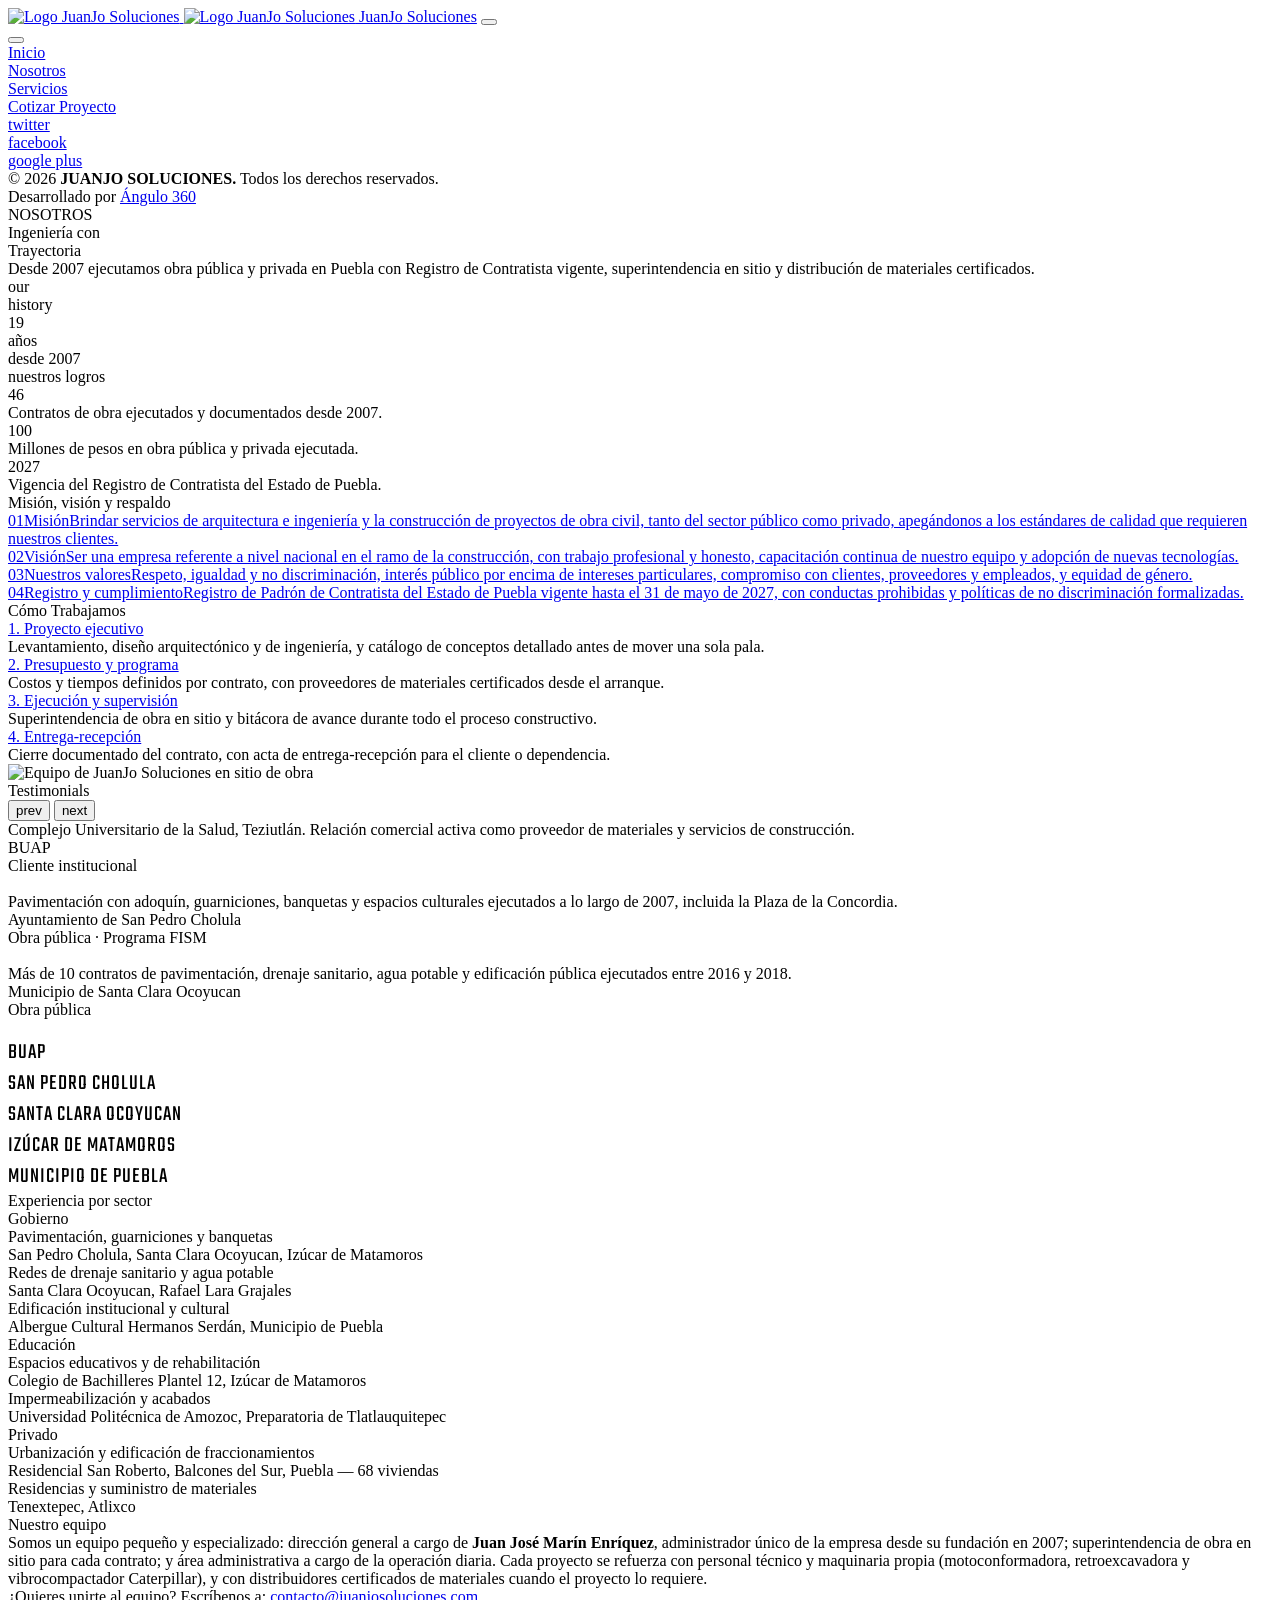
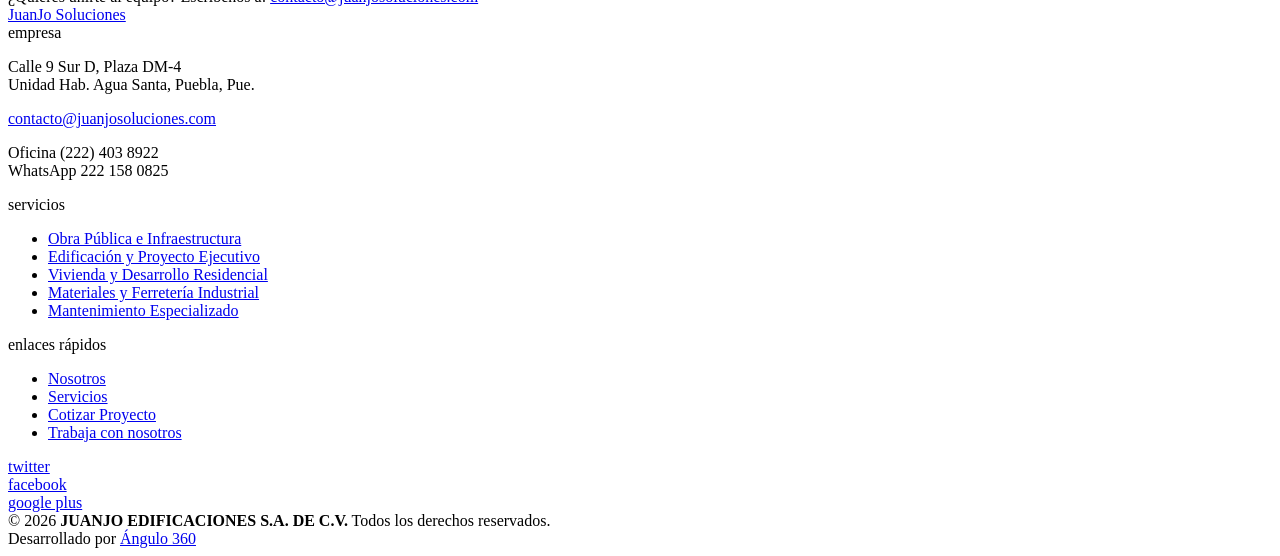
==== html/page-about.html @ 161ee6a6 "Add website pages" ====
<!DOCTYPE html>
<html lang="es">

<head>
  <meta charset="utf-8">
  <meta content="width=device-width, initial-scale=1" name="viewport">
  <meta content="JuanJo Soluciones — 19 años de trayectoria en construcción, obra pública y distribución de materiales en Puebla." name="description">
  <meta content="Angulo360" name="author">
  <title>Nosotros | JuanJo Soluciones</title>
  <link href="https://fonts.googleapis.com/css?family=Roboto:300,400,500,700|Teko:300,400" rel="stylesheet">
  <!--CSS-->
  <link href="assets/css/icofont.min.css" rel="stylesheet">
  <link href="assets/css/linearicons.min.css" rel="stylesheet">
  <link href="assets/css/magnific-popup.min.css" rel="stylesheet">
  <link href="assets/css/animsition.min.css" rel="stylesheet">
  <link href="assets/css/swiper.min.css" rel="stylesheet">
  <link href="assets/css/bootstrap.min.css" rel="stylesheet">
  <!--Theme CSS-->
  <link href="assets/css/theme.css" rel="stylesheet">
  <link href="assets/css/responsive.css" rel="stylesheet">
  <!--Favicons-->
  <link href="favicons/apple-touch-icon.png" rel="apple-touch-icon" sizes="180x180">
  <link href="favicons/favicon-32x32.png" rel="icon" sizes="32x32" type="image/png">
  <link href="favicons/favicon-16x16.png" rel="icon" sizes="16x16" type="image/png">
  <link href="favicons/site.webmanifest" rel="manifest">
  <link color="#5bbad5" href="favicons/safari-pinned-tab.svg" rel="mask-icon">
  <link href="favicons/favicon.ico" rel="shortcut icon">
  <meta content="#da532c" name="msapplication-TileColor">
  <meta content="favicons/browserconfig.xml" name="msapplication-config">
  <meta content="#ffffff" name="theme-color">
</head>

<body class="page">
<div style="display: none">
  <!-- svg sprite-->
  <svg style="width:0; height:0; visibility:hidden;" xmlns="http://www.w3.org/2000/svg">
    <symbol id="icon_ion-icon-apps" viewBox="0 0 512 512">
      <path d="M96 176h80V96H96v80zm120 240h80v-80h-80v80zm-120 0h80v-80H96v80zm0-120h80v-80H96v80zm120 0h80v-80h-80v80zM336 96v80h80V96h-80zm-120 80h80V96h-80v80zm120 120h80v-80h-80v80zm0 120h80v-80h-80v80z"/>
    </symbol>
  </svg>
</div>
<div class="page__inner animsition">
    <header class="header header_white header_fixed ">
      <div class="header__container">
        <div class="header__wrapper container-fluid">
          <div class="header__inner">
            <a class="logo header__logo" href="index.html">
              <img class="header__logo-img header__logo-img_light" src="./assets/img/logo/logo-juanjo-blanco.svg" width="auto" height="60px" alt="Logo JuanJo Soluciones">
              <img class="header__logo-img header__logo-img_dark" src="./assets/img/logo/logo-juanjo-negro.svg" width="auto" height="60px" alt="Logo JuanJo Soluciones">
              JuanJo Soluciones</a>
            <button class="header__menu-button" type="button">
              <span class="header__menu-button-inner"></span>
            </button>
          </div>
        </div>
      </div>
      <div class="header__overlay"></div>
      <div class="menu-panel header__menu">
        <div class="menu-panel__inner">
          <button class="header__menu-button header__menu-button_fixed" type="button">
            <span class="header__menu-button-inner"></span>
          </button>
          <div class="menu-panel__menu">
            <div class="menu-panel__menu-item">
              <a class="menu-panel__menu-link" href="index.html">Inicio</a>
            </div>
            <div class="menu-panel__menu-item">
              <a class="menu-panel__menu-link" href="page-about.html">Nosotros</a>
            </div>
            <div class="menu-panel__menu-item">
              <a class="menu-panel__menu-link" href="page-services.html">Servicios</a>
            </div>
            <div class="menu-panel__menu-item">
              <a class="menu-panel__menu-link" href="page-contact.html">Cotizar Proyecto</a>
            </div>
          </div>
          <div class="menu-panel__footer">
            <div class="socials menu-panel__socials">
              <a class="socials__social icofont-twitter" href="#">
                <div class="visually-hidden">twitter</div>
              </a>
              <a class="socials__social icofont-facebook" href="#">
                <div class="visually-hidden">facebook</div>
              </a>
              <a class="socials__social icofont-google-plus" href="#">
                <div class="visually-hidden">google plus</div>
              </a>
            </div>
            <div class="menu-panel__bottom">
              <div class="menu-panel__copyright">© 2026
                <strong>JUANJO SOLUCIONES.</strong>
                Todos los derechos reservados.
              </div>
              <div class="menu-panel__author">Desarrollado por
                <a href="https://angulo360.info" target="_blank">Ángulo 360</a>
              </div>
            </div>
          </div>
        </div>
      </div>
    </header>
  <main>
    <div class="main-slide main-slide main-slide_size_medium">
      <div class="parallax-image main-slide__image">
        <div class="parallax-image__image" data-rellax-percentage="0.5" data-rellax-speed="-3" style="background-image: url('img/about-hero.jpg')"></div>
      </div>
      <div class="faded-block main-slide__container container">
        <div class="main-slide__slide-inner">
          <div class="main-slide__subtitle-wrapper">
            <div class="main-slide__subtitle">NOSOTROS</div>
          </div>
          <div class="main-slide__title-wrapper">
            <div class="main-slide__title">Ingeniería con
              <br>
              Trayectoria
            </div>
          </div>
          <div class="main-slide__text-wrapper">
            <div class="main-slide__text">Desde 2007 ejecutamos obra pública y privada en Puebla con Registro de
              Contratista vigente, superintendencia en sitio y distribución de materiales certificados.</div>
          </div>
        </div>
      </div>
    </div>
    <div class="counter-block">
      <div class="container">
        <div class="row">
          <div class="col-12 col-xs-6 col-lg-5 col-xl-4">
            <div class="counter-block__card">
              <div class="counter-block__card-title">our
                <br/>
                history
              </div>
              <div class="counter-block__card-value js-counter" data-counter-value="19">19</div>
              <div class="counter-block__card-description">años
                <br/>
                desde 2007
              </div>
            </div>
          </div>
          <div class="col-12 col-xs-6 col-lg-5 col-xl-4 offset-lg-1 offset-xl-2">
            <div class="counter-block__title heading-smallest">nuestros logros</div>
            <div class="counter-block__item">
              <div class="counter-block__item-value js-counter" data-counter-value="46">46</div>
              <div class="counter-block__item-text">Contratos de obra ejecutados y documentados desde 2007.</div>
            </div>
            <div class="counter-block__item">
              <div class="counter-block__item-value js-counter" data-counter-value="100">100</div>
              <div class="counter-block__item-text">Millones de pesos en obra pública y privada ejecutada.</div>
            </div>
            <div class="counter-block__item">
              <div class="counter-block__item-value js-counter" data-counter-value="2027">2027</div>
              <div class="counter-block__item-text">Vigencia del Registro de Contratista del Estado de Puebla.</div>
            </div>
          </div>
        </div>
      </div>
    </div>
    <div class="container">
      <div class="heading-smallest heading-smallest heading-smallest_has-offset heading-smallest heading-smallest_size_default">Misión, visión y respaldo</div>
    </div>
    <div class="cards">
      <div class="container-fluid">
        <div class="row">
          <div class="cards__item col-12 col-md-6 col-xl-3">
            <a class="cards__item-inner" href="#" style="background-image: url('img/card-equipo.jpg')">
              <span class="cards__item-content"><span class="cards__item-index">01</span><span class="cards__item-title">Misión</span><span class="cards__item-text">Brindar servicios de arquitectura e ingeniería y la construcción de proyectos de obra civil, tanto del sector público como privado, apegándonos a los estándares de calidad que requieren nuestros clientes.</span><span
                class="cards__arrow icon-chevron-right"></span></span>
            </a>
          </div>
          <div class="cards__item col-12 col-md-6 col-xl-3">
            <a class="cards__item-inner" href="#" style="background-image: url('img/card-proyecto.jpg')">
              <span class="cards__item-content"><span class="cards__item-index">02</span><span class="cards__item-title">Visión</span><span class="cards__item-text">Ser una empresa referente a nivel nacional en el ramo de la construcción, con trabajo profesional y honesto, capacitación continua de nuestro equipo y adopción de nuevas tecnologías.</span><span
                class="cards__arrow icon-chevron-right"></span></span>
            </a>
          </div>
          <div class="cards__item col-12 col-md-6 col-xl-3">
            <a class="cards__item-inner" href="#" style="background-image: url('img/card-obra-publica.jpg')">
              <span class="cards__item-content"><span class="cards__item-index">03</span><span class="cards__item-title">Nuestros valores</span><span class="cards__item-text">Respeto, igualdad y no discriminación, interés público por encima de intereses particulares, compromiso con clientes, proveedores y empleados, y equidad de género.</span><span
                class="cards__arrow icon-chevron-right"></span></span>
            </a>
          </div>
          <div class="cards__item col-12 col-md-6 col-xl-3">
            <a class="cards__item-inner" href="#" style="background-image: url('img/card-registro.jpg')">
              <span class="cards__item-content"><span class="cards__item-index">04</span><span class="cards__item-title">Registro y cumplimiento</span><span class="cards__item-text">Registro de Padrón de Contratista del Estado de Puebla vigente hasta el 31 de mayo de 2027, con conductas prohibidas y políticas de no discriminación formalizadas.</span><span
                class="cards__arrow icon-chevron-right"></span></span>
            </a>
          </div>
        </div>
      </div>
    </div>
    <div class="collapse-block">
      <div class="container">
        <div class="row">
          <div class="col-12 col-lg-5">
            <div class="heading-smallest heading-smallest heading-smallest_has-offset heading-smallest heading-smallest_size_default">Cómo Trabajamos</div>
            <div class="collapse-list">
              <div class="collapse-list__collapse">
                <a class="collapse-list__collapse-head collapsed" data-toggle="collapse" href="#collapse1">1. Proyecto ejecutivo
                  <span class="collapse-list__collapse-head-icon icon-chevron-up"></span>
                </a>
                <div class="collapse-list__collapse-text collapse" id="collapse1">
                  <div class="collapse-list__collapse-text-inner">Levantamiento, diseño arquitectónico y de ingeniería, y catálogo de conceptos detallado antes de mover una sola pala.
                  </div>
                </div>
              </div>
              <div class="collapse-list__collapse">
                <a class="collapse-list__collapse-head collapsed" data-toggle="collapse" href="#collapse2">2. Presupuesto y programa
                  <span class="collapse-list__collapse-head-icon icon-chevron-up"></span>
                </a>
                <div class="collapse-list__collapse-text collapse" id="collapse2">
                  <div class="collapse-list__collapse-text-inner">Costos y tiempos definidos por contrato, con proveedores de materiales certificados desde el arranque.
                  </div>
                </div>
              </div>
              <div class="collapse-list__collapse">
                <a class="collapse-list__collapse-head collapsed" data-toggle="collapse" href="#collapse3">3. Ejecución y supervisión
                  <span class="collapse-list__collapse-head-icon icon-chevron-up"></span>
                </a>
                <div class="collapse-list__collapse-text collapse" id="collapse3">
                  <div class="collapse-list__collapse-text-inner">Superintendencia de obra en sitio y bitácora de avance durante todo el proceso constructivo.
                  </div>
                </div>
              </div>
              <div class="collapse-list__collapse">
                <a class="collapse-list__collapse-head collapsed" data-toggle="collapse" href="#collapse4">4. Entrega-recepción
                  <span class="collapse-list__collapse-head-icon icon-chevron-up"></span>
                </a>
                <div class="collapse-list__collapse-text collapse" id="collapse4">
                  <div class="collapse-list__collapse-text-inner">Cierre documentado del contrato, con acta de entrega-recepción para el cliente o dependencia.
                  </div>
                </div>
              </div>
            </div>
          </div>
          <div class="col-12 col-lg-6 offset-lg-1">
            <div class="video-block">
              <img alt="Equipo de JuanJo Soluciones en sitio de obra" src="img/equipo-principal.jpg"/>
            </div>
          </div>
        </div>
      </div>
    </div>
    <div class="reviews-block reviews-block reviews-block_template_default">
      <div class="reviews-block__main container">
        <div class="row">
          <div class="col-10 col-md-11">
            <div class="reviews-block__title">Testimonials</div>
          </div>
          <div class="col-2 col-md-1">
            <div class="reviews-block__controls">
              <button class="reviews-block__control reviews-block__control_prev icon-chevron-left" type="button">
                <span class="visually-hidden">prev</span>
              </button>
              <button class="reviews-block__control reviews-block__control_next icon-chevron-right" type="button">
                <span class="visually-hidden">next</span>
              </button>
            </div>
          </div>
        </div>
            <div class="reviews-block__slide swiper-slide">
              <div class="reviews-block__text">Complejo Universitario de la Salud, Teziutlán. Relación comercial
                activa como proveedor de materiales y servicios de construcción.</div>
              <div class="reviews-block__person">
                <div class="reviews-block__person-data">
                  <div class="reviews-block__person-name">BUAP</div>
                  <div class="reviews-block__person-role">Cliente institucional</div>
                </div>
                <img alt="" class="reviews-block__quote" src="assets/img/quote.png"/>
              </div>
            </div>
            <div class="reviews-block__slide swiper-slide">
              <div class="reviews-block__text">Pavimentación con adoquín, guarniciones, banquetas y espacios
                culturales ejecutados a lo largo de 2007, incluida la Plaza de la Concordia.</div>
              <div class="reviews-block__person">
                <div class="reviews-block__person-data">
                  <div class="reviews-block__person-name">Ayuntamiento de San Pedro Cholula</div>
                  <div class="reviews-block__person-role">Obra pública · Programa FISM</div>
                </div>
                <img alt="" class="reviews-block__quote" src="assets/img/quote.png"/>
              </div>
            </div>
            <div class="reviews-block__slide swiper-slide">
              <div class="reviews-block__text">Más de 10 contratos de pavimentación, drenaje sanitario, agua potable
                y edificación pública ejecutados entre 2016 y 2018.</div>
              <div class="reviews-block__person">
                <div class="reviews-block__person-data">
                  <div class="reviews-block__person-name">Municipio de Santa Clara Ocoyucan</div>
                  <div class="reviews-block__person-role">Obra pública</div>
                </div>
                <img alt="" class="reviews-block__quote" src="assets/img/quote.png"/>
              </div>
            </div>
          </div>
        </div>
      </div>
      <div class="container">
        <div class="clients">
          <div class="clients__list">
            <div class="clients__item">
              <div class="clients__item-inner" style="font-family:'Teko',sans-serif;font-size:22px;letter-spacing:1px;text-transform:uppercase;">BUAP</div>
            </div>
            <div class="clients__item">
              <div class="clients__item-inner" style="font-family:'Teko',sans-serif;font-size:22px;letter-spacing:1px;text-transform:uppercase;">San Pedro Cholula</div>
            </div>
            <div class="clients__item">
              <div class="clients__item-inner" style="font-family:'Teko',sans-serif;font-size:22px;letter-spacing:1px;text-transform:uppercase;">Santa Clara Ocoyucan</div>
            </div>
            <div class="clients__item">
              <div class="clients__item-inner" style="font-family:'Teko',sans-serif;font-size:22px;letter-spacing:1px;text-transform:uppercase;">Izúcar de Matamoros</div>
            </div>
            <div class="clients__item">
              <div class="clients__item-inner" style="font-family:'Teko',sans-serif;font-size:22px;letter-spacing:1px;text-transform:uppercase;">Municipio de Puebla</div>
            </div>
          </div>
        </div>
      </div>
    </div>
    <div class="awards-block">
      <div class="container">
        <div class="heading-smallest heading-smallest heading-smallest_has-offset heading-smallest heading-smallest_size_default">Experiencia por sector</div>
        <div class="awards-block__body awards-block__body awards-block__body_bordered">
          <div class="awards-block__item">
            <div class="awards-block__year">Gobierno</div>
            <div class="awards-block__list">
              <div class="awards-block__text">Pavimentación, guarniciones y banquetas
                <div class="awards-block__text-footer">San Pedro Cholula, Santa Clara Ocoyucan, Izúcar de Matamoros</div>
              </div>
              <div class="awards-block__text">Redes de drenaje sanitario y agua potable
                <div class="awards-block__text-footer">Santa Clara Ocoyucan, Rafael Lara Grajales</div>
              </div>
              <div class="awards-block__text">Edificación institucional y cultural
                <div class="awards-block__text-footer">Albergue Cultural Hermanos Serdán, Municipio de Puebla</div>
              </div>
            </div>
          </div>
          <div class="awards-block__item">
            <div class="awards-block__year">Educación</div>
            <div class="awards-block__list">
              <div class="awards-block__text">Espacios educativos y de rehabilitación
                <div class="awards-block__text-footer">Colegio de Bachilleres Plantel 12, Izúcar de Matamoros</div>
              </div>
              <div class="awards-block__text">Impermeabilización y acabados
                <div class="awards-block__text-footer">Universidad Politécnica de Amozoc, Preparatoria de Tlatlauquitepec</div>
              </div>
            </div>
          </div>
          <div class="awards-block__item">
            <div class="awards-block__year">Privado</div>
            <div class="awards-block__list">
              <div class="awards-block__text">Urbanización y edificación de fraccionamientos
                <div class="awards-block__text-footer">Residencial San Roberto, Balcones del Sur, Puebla — 68 viviendas</div>
              </div>
              <div class="awards-block__text">Residencias y suministro de materiales
                <div class="awards-block__text-footer">Tenextepec, Atlixco</div>
              </div>
            </div>
          </div>
        </div>
      </div>
    </div>
    <div class="team-block team-block team-block_separated">
      <div class="container">
        <div class="team-block__body">
          <div class="heading-smallest heading-smallest heading-smallest_has-offset heading-smallest heading-smallest_size_default">Nuestro equipo</div>
          <div class="row">
            <div class="col-12 col-lg-8">
              <div class="team-block__text" style="margin-top:0;">Somos un equipo pequeño y especializado: dirección
                general a cargo de <strong>Juan José Marín Enríquez</strong>, administrador único de la empresa
                desde su fundación en 2007; superintendencia de obra en sitio para cada contrato; y área
                administrativa a cargo de la operación diaria. Cada proyecto se refuerza con personal técnico y
                maquinaria propia (motoconformadora, retroexcavadora y vibrocompactador Caterpillar), y con
                distribuidores certificados de materiales cuando el proyecto lo requiere.
              </div>
            </div>
          </div>
          <div class="team-block__text">¿Quieres unirte al equipo? Escríbenos a:
            <a href="mailto:contacto@juanjosoluciones.com">contacto@juanjosoluciones.com</a>
          </div>
        </div>
      </div>
    </div>
  </main>
  </main>
    <footer class="footer-default footer">
      <div class="container">
        <div class="footer-default__head">
          <a class="logo" href="/">JuanJo Soluciones</a>
        </div>
        <div class="row">
          <div class="footer-default__column col-12 col-sm-6 col-md-3">
            <div class="footer-default__group-title">empresa</div>
            <p>Calle 9 Sur D, Plaza DM-4
              <br />
              Unidad Hab. Agua Santa, Puebla, Pue.
            </p>
            <p>
              <a href="mailto:contacto@juanjosoluciones.com">contacto@juanjosoluciones.com</a>
            </p>
            <p>Oficina (222) 403 8922
              <br />
              WhatsApp 222 158 0825
            </p>
          </div>
          <div class="footer-default__column col-12 col-sm-6 col-md-3">
            <div class="footer-default__group-title">servicios</div>
            <ul class="footer-default__list">
              <li class="footer-default__list-item">
                <a class="footer-default__list-link" href="#">Obra Pública e Infraestructura</a>
              </li>
              <li class="footer-default__list-item">
                <a class="footer-default__list-link" href="#">Edificación y Proyecto Ejecutivo</a>
              </li>
              <li class="footer-default__list-item">
                <a class="footer-default__list-link" href="#">Vivienda y Desarrollo Residencial</a>
              </li>
              <li class="footer-default__list-item">
                <a class="footer-default__list-link" href="#">Materiales y Ferretería Industrial</a>
              </li>
              <li class="footer-default__list-item">
                <a class="footer-default__list-link" href="#">Mantenimiento Especializado</a>
              </li>
            </ul>
          </div>
          <div class="footer-default__column col-12 col-sm-6 col-md-3">
            <div class="footer-default__group-title">enlaces rápidos</div>
            <ul class="footer-default__list">
              <li class="footer-default__list-item">
                <a class="footer-default__list-link" href="page-about.html">Nosotros</a>
              </li>
              <li class="footer-default__list-item">
                <a class="footer-default__list-link" href="page-services.html">Servicios</a>
              </li>
              <li class="footer-default__list-item">
                <a class="footer-default__list-link" href="page-contact.html">Cotizar Proyecto</a>
              </li>
              <li class="footer-default__list-item">
                <a class="footer-default__list-link" href="#">Trabaja con nosotros</a>
              </li>
            </ul>
          </div>
          <div class="footer-default__column col-12 col-sm-6 col-md-3">
            <div class="socials footer-default__socials">
              <a class="socials__social icofont-twitter" href="#">
                <div class="visually-hidden">twitter</div>
              </a>
              <a class="socials__social icofont-facebook" href="#">
                <div class="visually-hidden">facebook</div>
              </a>
              <a class="socials__social icofont-google-plus" href="#">
                <div class="visually-hidden">google plus</div>
              </a>
            </div>
          </div>
        </div>
        <div class="footer-default__bottom">
          <div class="footer-default__copyright">© 2026
            <strong>JUANJO EDIFICACIONES S.A. DE C.V.</strong>
            Todos los derechos reservados.
          </div>
          <div class="footer-default__author">Desarrollado por
            <a href="https://angulo360.info" target="_blank">Ángulo 360</a>
          </div>
        </div>
      </div>
    </footer>
</div>
<!--JS-->
<script src="assets/js/polyfill.min.js"></script>
<script src="assets/js/jquery.min.js"></script>
<script src="assets/js/jquery.viewport.min.js"></script>
<script src="assets/js/jQuerySimpleCounter.min.js"></script>
<script src="assets/js/jquery.magnific-popup.min.js"></script>
<script src="assets/js/isotope.pkgd.min.js"></script>
<script src="assets/js/animsition.min.js"></script>
<script src="assets/js/bootstrap.bundle.min.js"></script>
<script src="assets/js/rellax.min.js"></script>
<script src="assets/js/swiper.min.js"></script>
<script src="assets/js/smoothscroll.js"></script>
<script src="assets/js/svg4everybody.legacy.min.js"></script>
<script src="assets/js/TweenMax.min.js"></script>
<script src="assets/js/TimelineLite.min.js"></script>
<script src="assets/js/typed.min.js"></script>
<script src="assets/js/vivus.min.js"></script>
<!--Theme JS-->
<script src="assets/js/theme.js"></script>
</body>

</html>
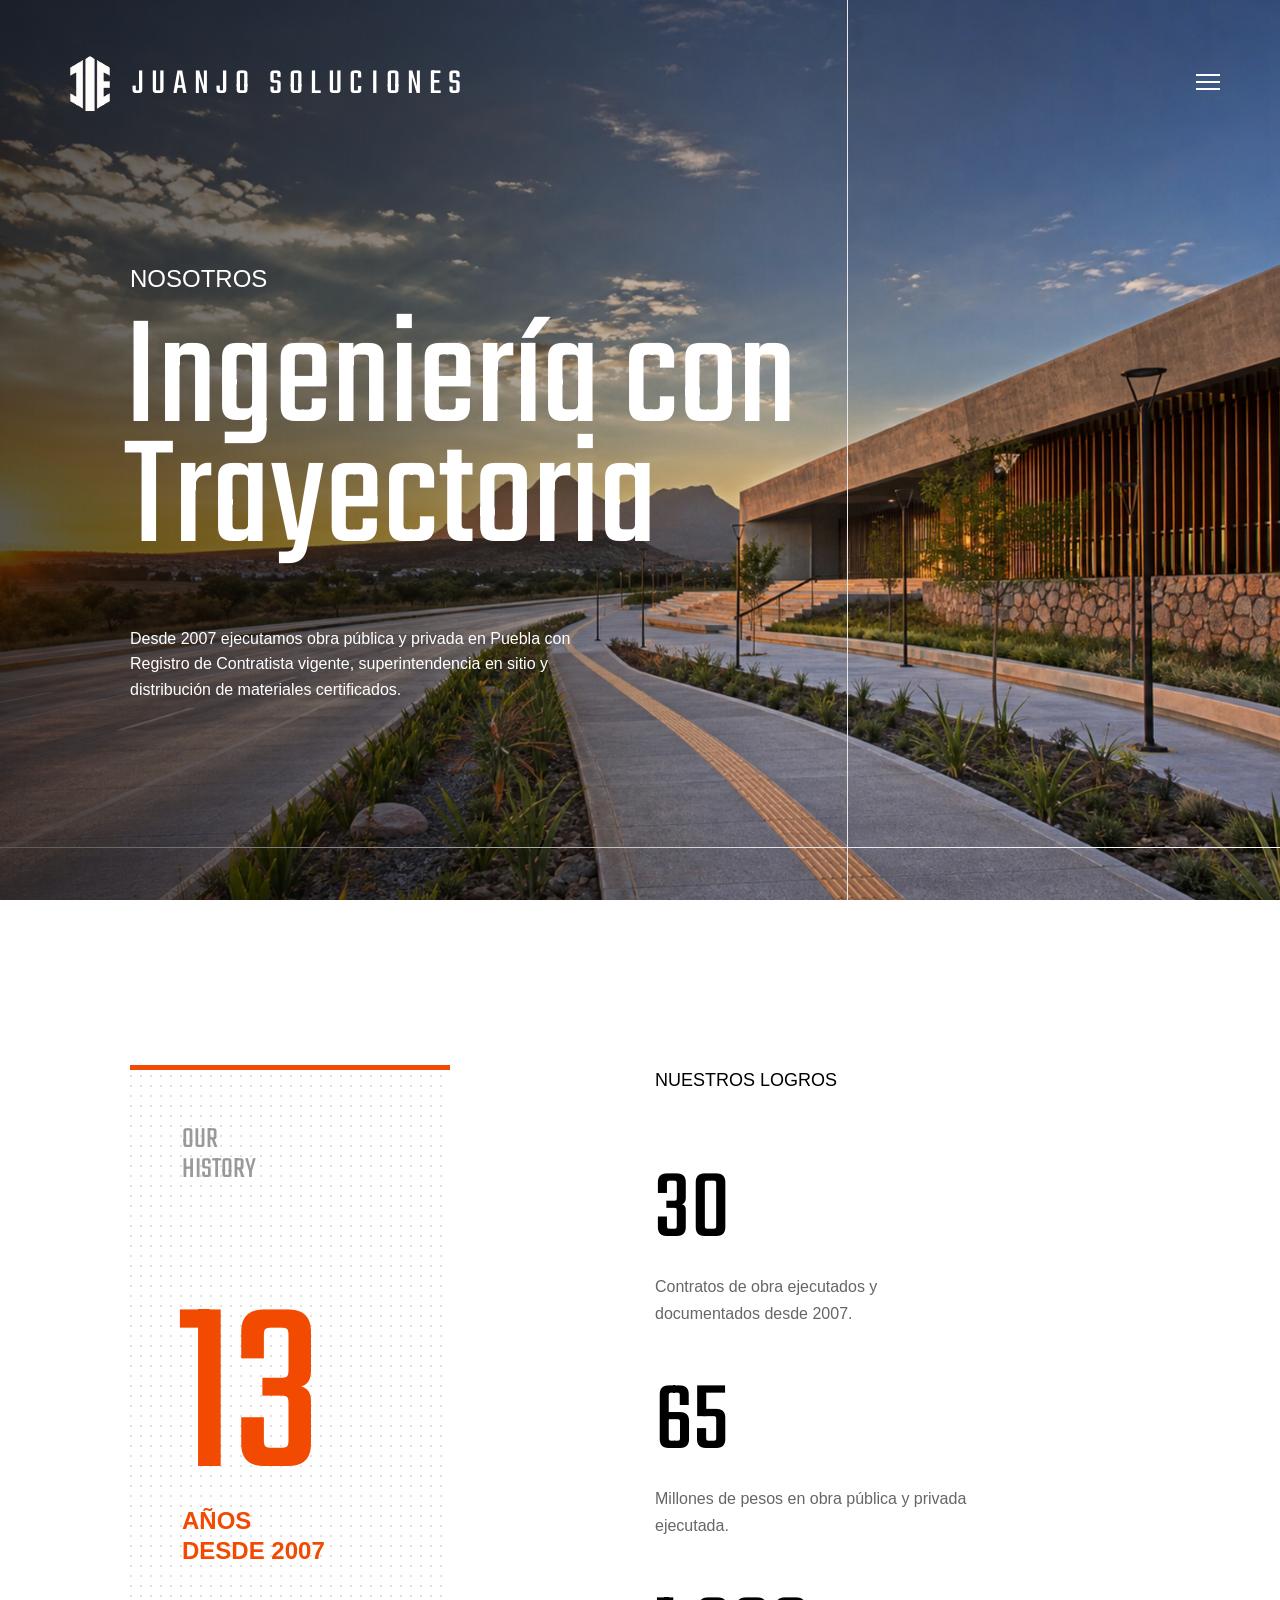
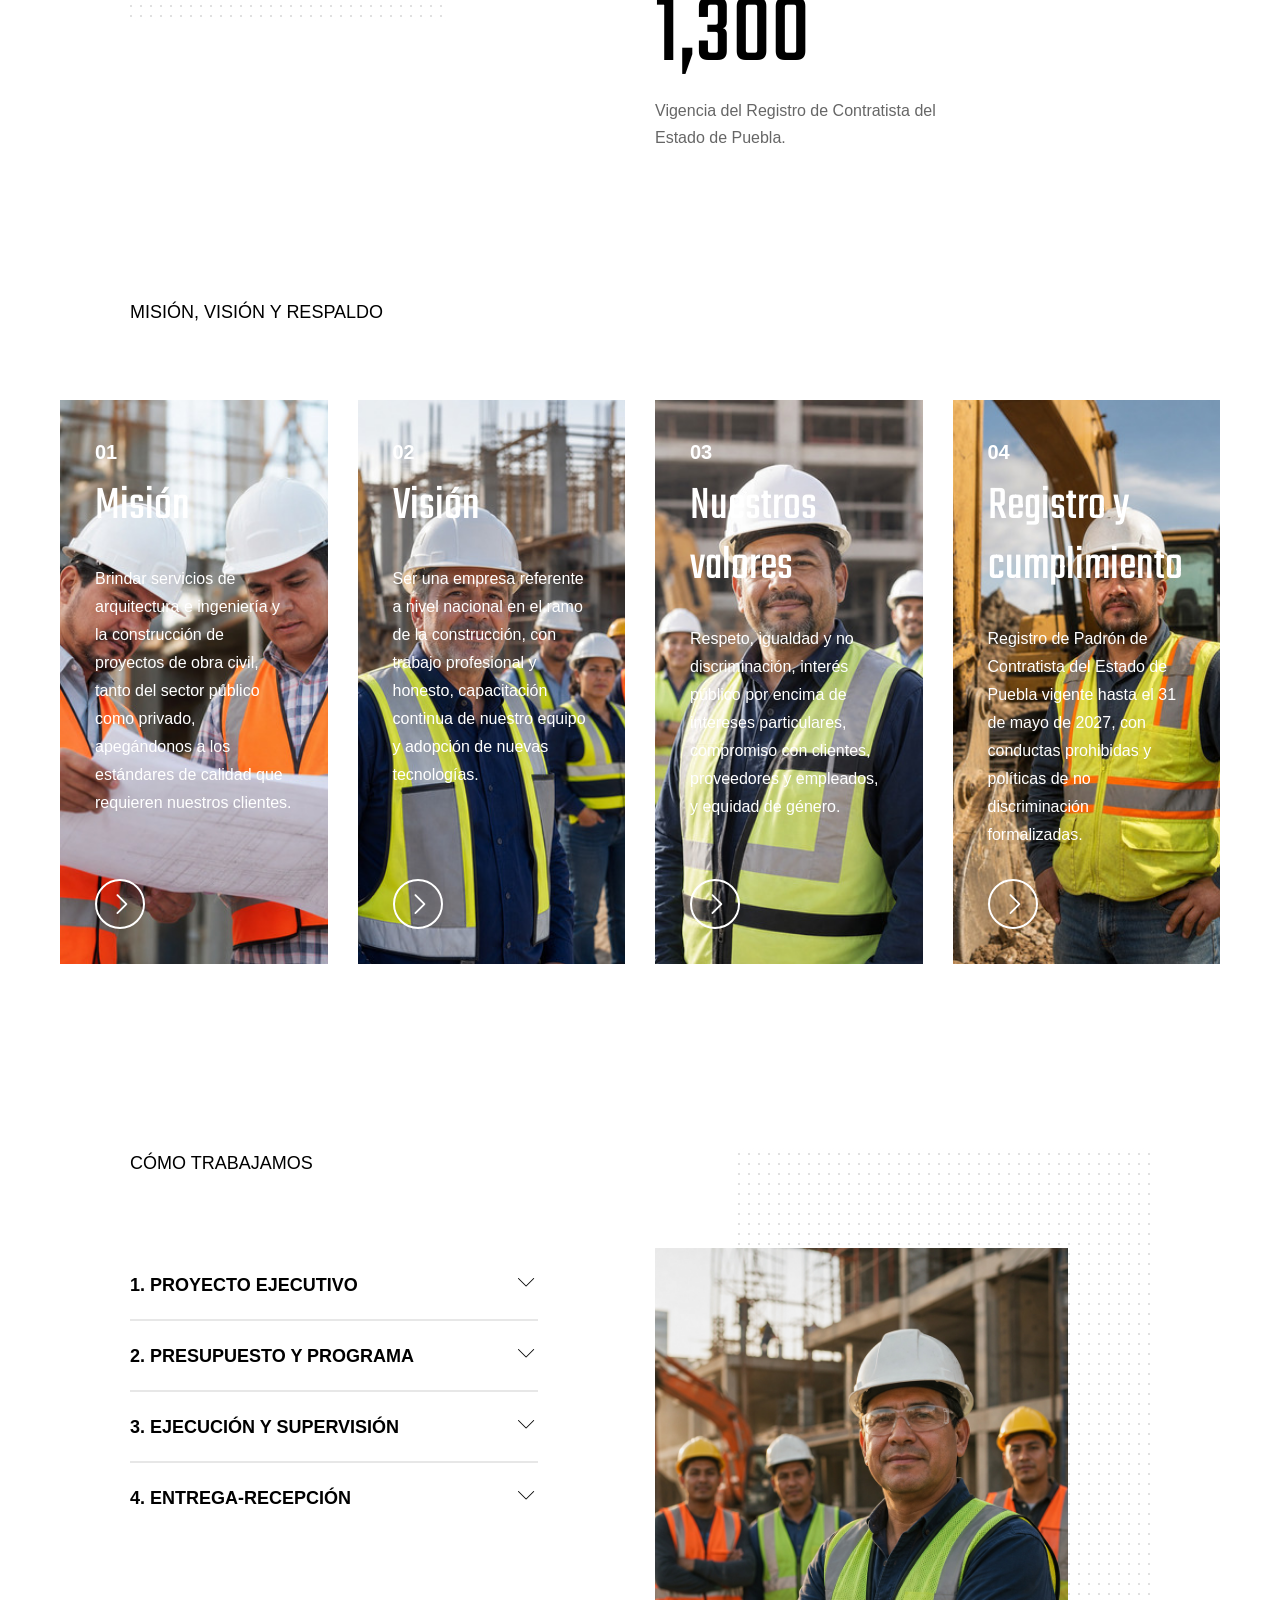
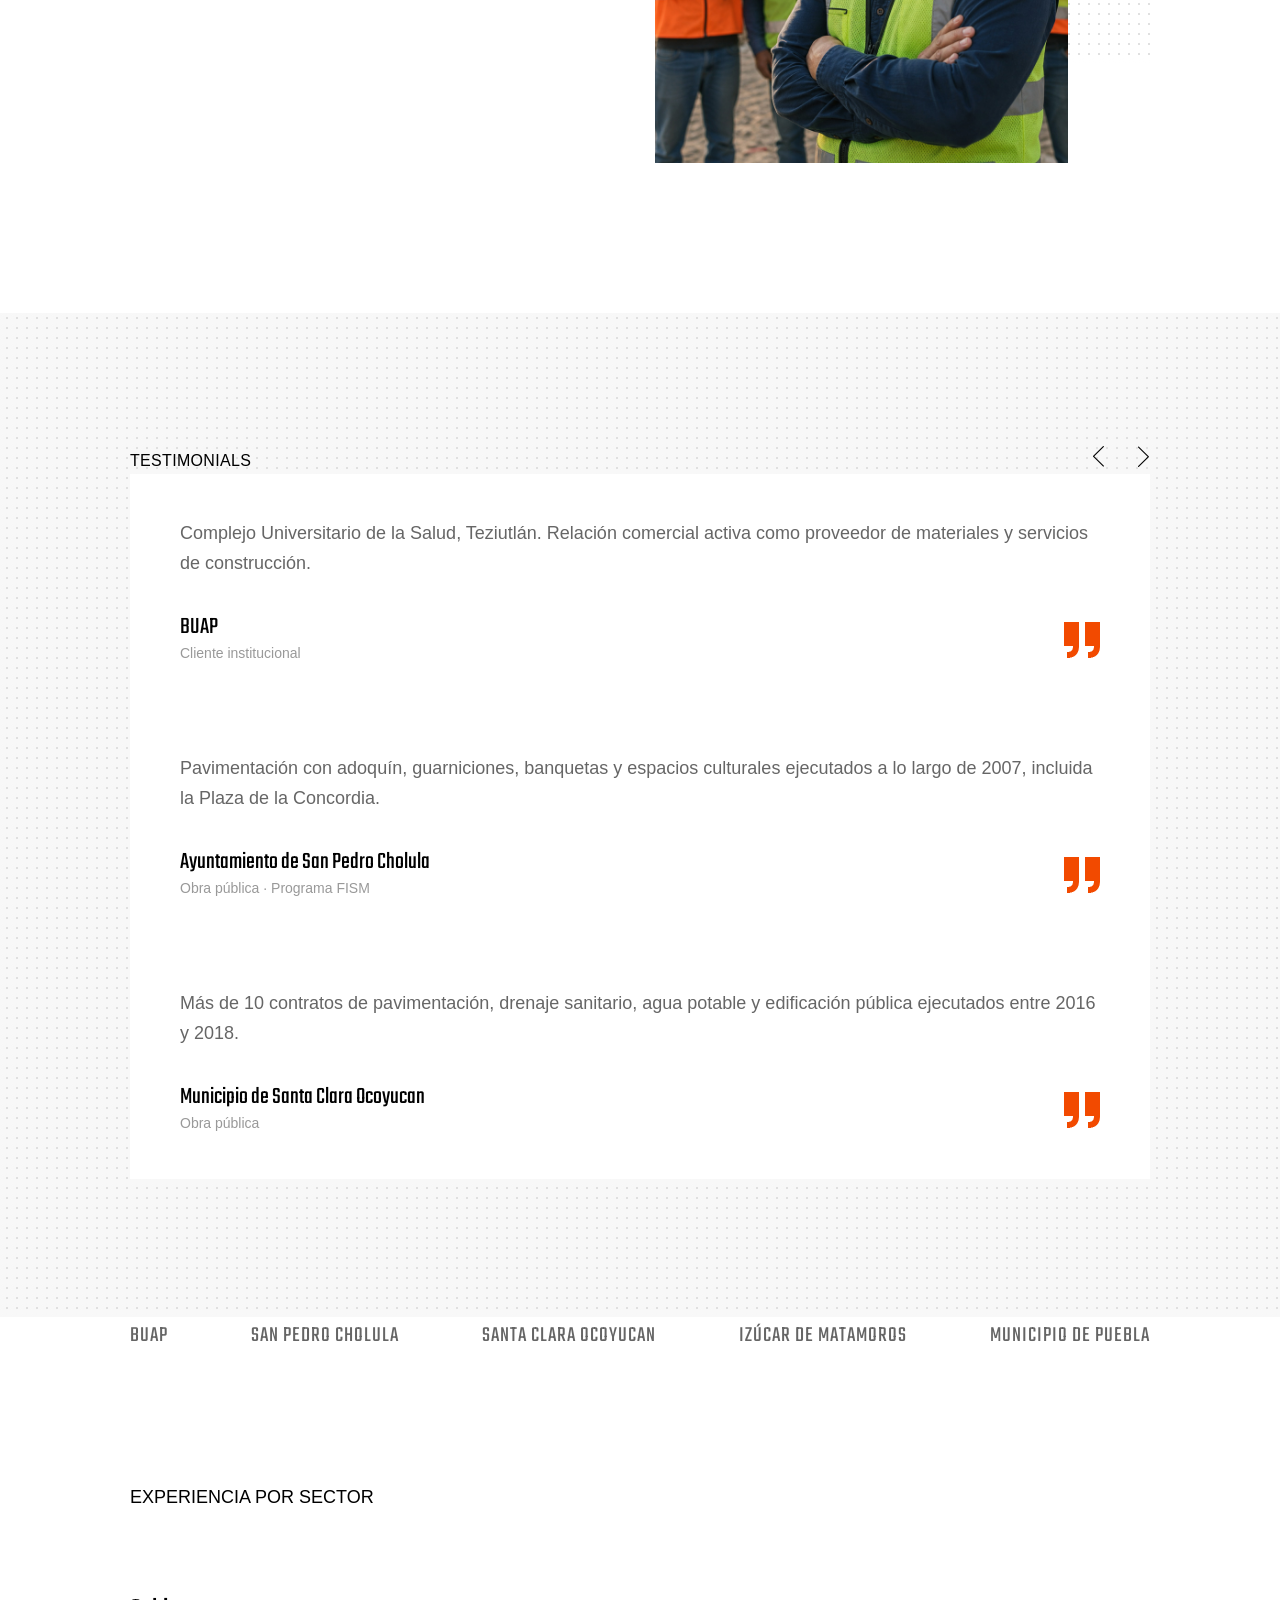
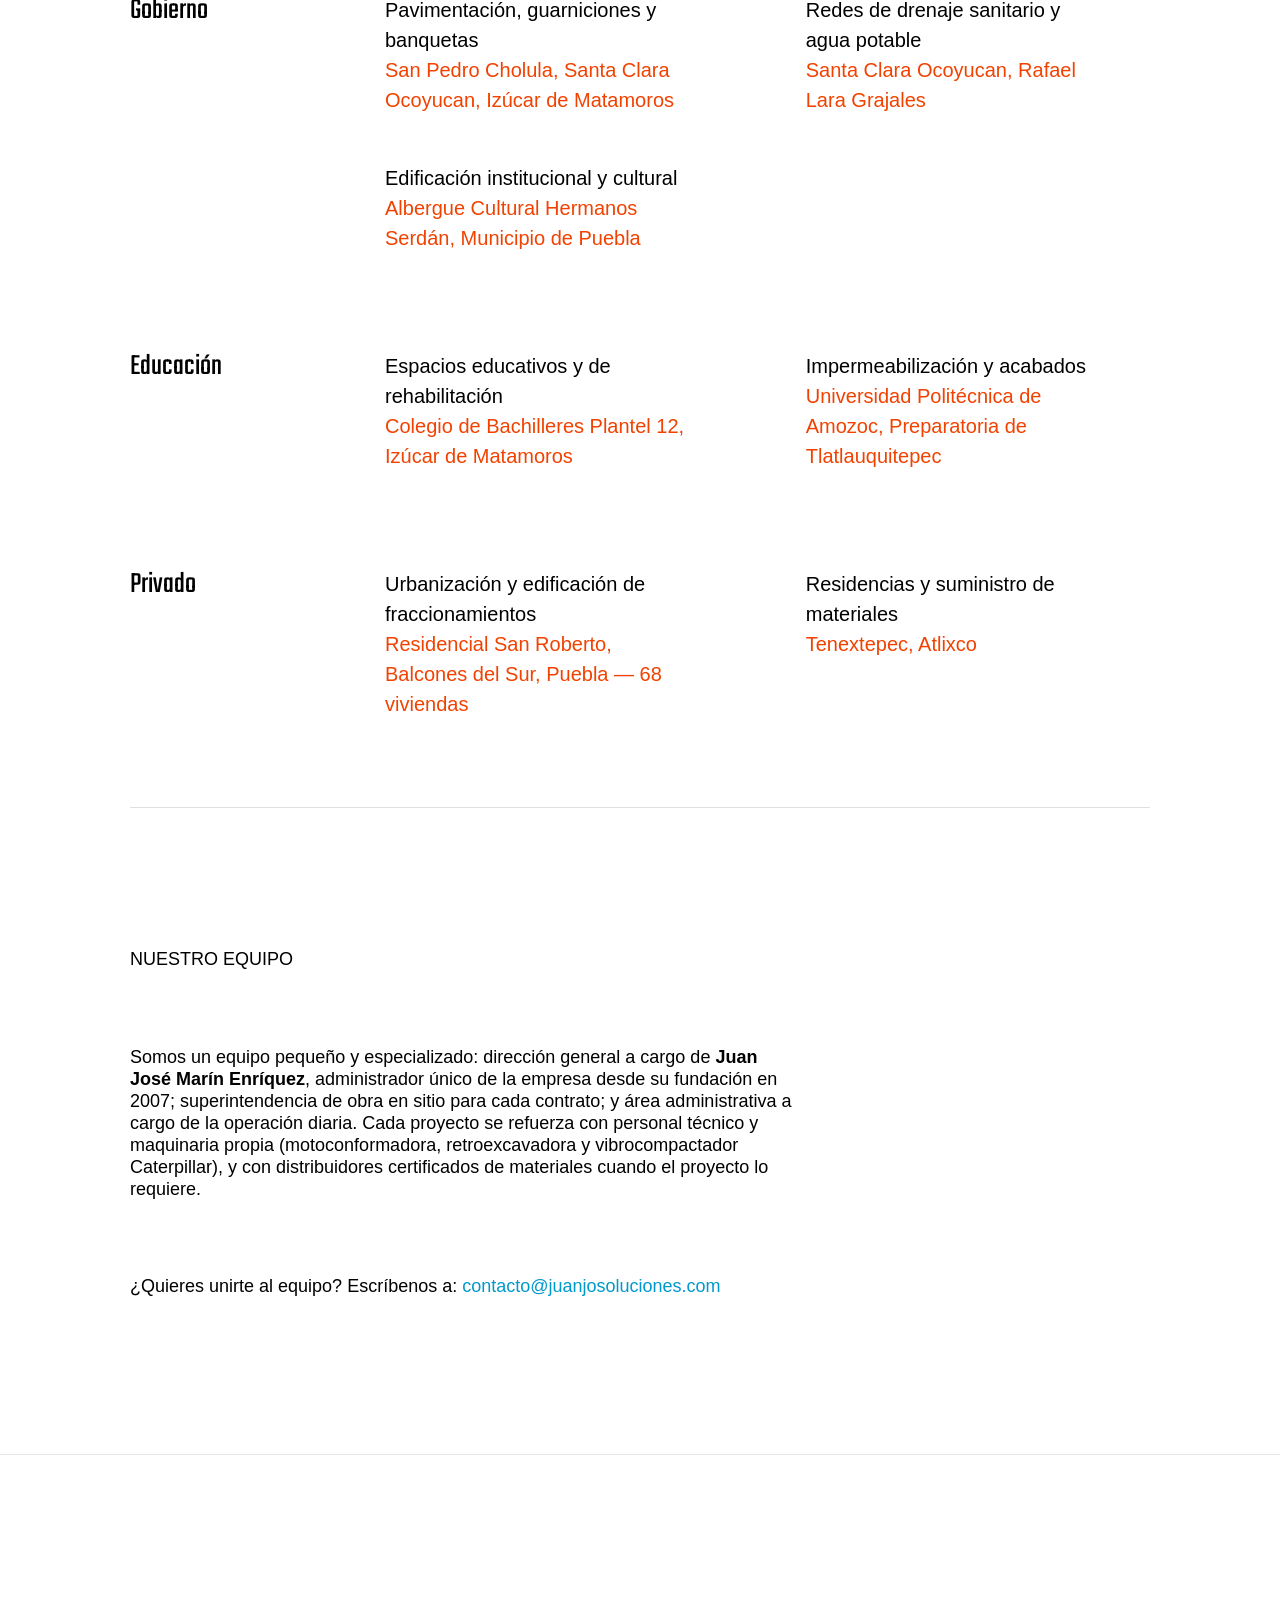
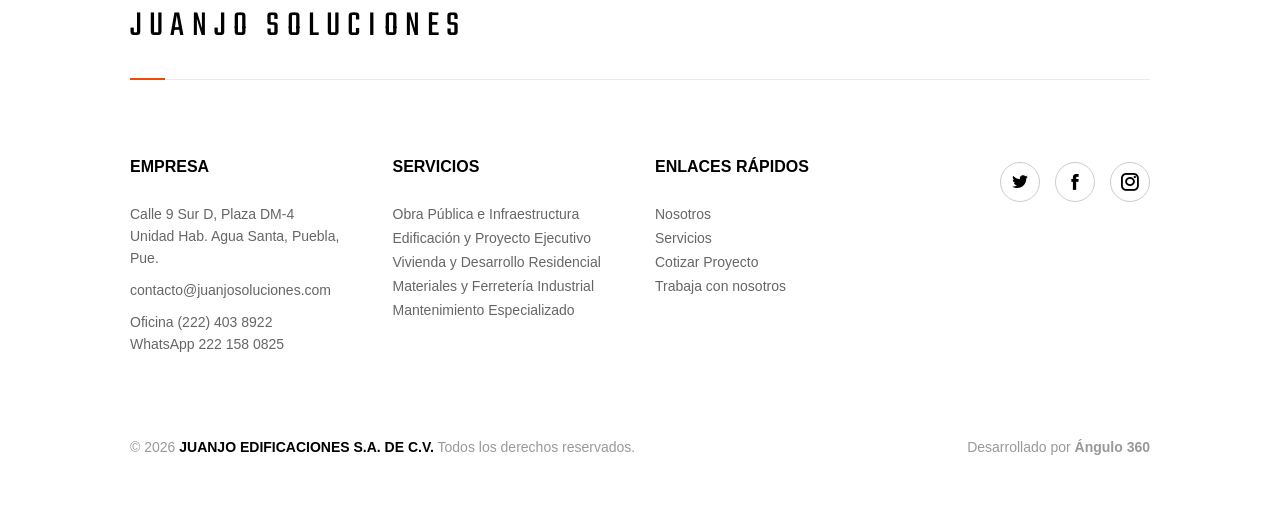
==== commit 620c91a8: "Replace Google Plus with Instagram icons" ====
--- a/html/page-about.html
+++ b/html/page-about.html
@@ -82,8 +82,8 @@
               <a class="socials__social icofont-facebook" href="#">
                 <div class="visually-hidden">facebook</div>
               </a>
-              <a class="socials__social icofont-google-plus" href="#">
-                <div class="visually-hidden">google plus</div>
+              <a class="socials__social icofont-instagram" href="#">
+                <div class="visually-hidden">instagram</div>
               </a>
             </div>
             <div class="menu-panel__bottom">
@@ -447,8 +447,8 @@
               <a class="socials__social icofont-facebook" href="#">
                 <div class="visually-hidden">facebook</div>
               </a>
-              <a class="socials__social icofont-google-plus" href="#">
-                <div class="visually-hidden">google plus</div>
+              <a class="socials__social icofont-instagram" href="#">
+                <div class="visually-hidden">instagram</div>
               </a>
             </div>
           </div>
--- a/html/assets/css/linearicons.min.css
+++ b/html/assets/css/linearicons.min.css
@@ -0,0 +1 @@
+@font-face{font-family:'linearicons';src:url(../fonts/Linearicons.woff2) format("woff2"),url(../fonts/Linearicons.woff) format("woff");font-weight:400;font-style:normal}[class^="icon-"],[class*=" icon-"]{font-family:'Linearicons';speak:none;font-style:normal;font-weight:400;font-variant:normal;text-transform:none;line-height:1;-webkit-font-feature-settings:liga;-moz-font-feature-settings:liga=1;-moz-font-feature-settings:liga;-ms-font-feature-settings:liga 1;-o-font-feature-settings:liga;font-feature-settings:liga;-webkit-font-smoothing:antialiased;-moz-osx-font-smoothing:grayscale}.icon-home:before{content:"\e600"}.icon-home2:before{content:"\e601"}.icon-home3:before{content:"\e602"}.icon-home4:before{content:"\e603"}.icon-home5:before{content:"\e604"}.icon-home6:before{content:"\e605"}.icon-bathtub:before{content:"\e606"}.icon-toothbrush:before{content:"\e607"}.icon-bed:before{content:"\e608"}.icon-couch:before{content:"\e609"}.icon-chair:before{content:"\e60a"}.icon-city:before{content:"\e60b"}.icon-apartment:before{content:"\e60c"}.icon-pencil:before{content:"\e60d"}.icon-pencil2:before{content:"\e60e"}.icon-pen:before{content:"\e60f"}.icon-pencil3:before{content:"\e610"}.icon-eraser:before{content:"\e611"}.icon-pencil4:before{content:"\e612"}.icon-pencil5:before{content:"\e613"}.icon-feather:before{content:"\e614"}.icon-feather2:before{content:"\e615"}.icon-feather3:before{content:"\e616"}.icon-pen2:before{content:"\e617"}.icon-pen-add:before{content:"\e618"}.icon-pen-remove:before{content:"\e619"}.icon-vector:before{content:"\e61a"}.icon-pen3:before{content:"\e61b"}.icon-blog:before{content:"\e61c"}.icon-brush:before{content:"\e61d"}.icon-brush2:before{content:"\e61e"}.icon-spray:before{content:"\e61f"}.icon-paint-roller:before{content:"\e620"}.icon-stamp:before{content:"\e621"}.icon-tape:before{content:"\e622"}.icon-desk-tape:before{content:"\e623"}.icon-texture:before{content:"\e624"}.icon-eye-dropper:before{content:"\e625"}.icon-palette:before{content:"\e626"}.icon-color-sampler:before{content:"\e627"}.icon-bucket:before{content:"\e628"}.icon-gradient:before{content:"\e629"}.icon-gradient2:before{content:"\e62a"}.icon-magic-wand:before{content:"\e62b"}.icon-magnet:before{content:"\e62c"}.icon-pencil-ruler:before{content:"\e62d"}.icon-pencil-ruler2:before{content:"\e62e"}.icon-compass:before{content:"\e62f"}.icon-aim:before{content:"\e630"}.icon-gun:before{content:"\e631"}.icon-bottle:before{content:"\e632"}.icon-drop:before{content:"\e633"}.icon-drop-crossed:before{content:"\e634"}.icon-drop2:before{content:"\e635"}.icon-snow:before{content:"\e636"}.icon-snow2:before{content:"\e637"}.icon-fire:before{content:"\e638"}.icon-lighter:before{content:"\e639"}.icon-knife:before{content:"\e63a"}.icon-dagger:before{content:"\e63b"}.icon-tissue:before{content:"\e63c"}.icon-toilet-paper:before{content:"\e63d"}.icon-poop:before{content:"\e63e"}.icon-umbrella:before{content:"\e63f"}.icon-umbrella2:before{content:"\e640"}.icon-rain:before{content:"\e641"}.icon-tornado:before{content:"\e642"}.icon-wind:before{content:"\e643"}.icon-fan:before{content:"\e644"}.icon-contrast:before{content:"\e645"}.icon-sun-small:before{content:"\e646"}.icon-sun:before{content:"\e647"}.icon-sun2:before{content:"\e648"}.icon-moon:before{content:"\e649"}.icon-cloud:before{content:"\e64a"}.icon-cloud-upload:before{content:"\e64b"}.icon-cloud-download:before{content:"\e64c"}.icon-cloud-rain:before{content:"\e64d"}.icon-cloud-hailstones:before{content:"\e64e"}.icon-cloud-snow:before{content:"\e64f"}.icon-cloud-windy:before{content:"\e650"}.icon-sun-wind:before{content:"\e651"}.icon-cloud-fog:before{content:"\e652"}.icon-cloud-sun:before{content:"\e653"}.icon-cloud-lightning:before{content:"\e654"}.icon-cloud-sync:before{content:"\e655"}.icon-cloud-lock:before{content:"\e656"}.icon-cloud-gear:before{content:"\e657"}.icon-cloud-alert:before{content:"\e658"}.icon-cloud-check:before{content:"\e659"}.icon-cloud-cross:before{content:"\e65a"}.icon-cloud-crossed:before{content:"\e65b"}.icon-cloud-database:before{content:"\e65c"}.icon-database:before{content:"\e65d"}.icon-database-add:before{content:"\e65e"}.icon-database-remove:before{content:"\e65f"}.icon-database-lock:before{content:"\e660"}.icon-database-refresh:before{content:"\e661"}.icon-database-check:before{content:"\e662"}.icon-database-history:before{content:"\e663"}.icon-database-upload:before{content:"\e664"}.icon-database-download:before{content:"\e665"}.icon-server:before{content:"\e666"}.icon-shield:before{content:"\e667"}.icon-shield-check:before{content:"\e668"}.icon-shield-alert:before{content:"\e669"}.icon-shield-cross:before{content:"\e66a"}.icon-lock:before{content:"\e66b"}.icon-rotation-lock:before{content:"\e66c"}.icon-unlock:before{content:"\e66d"}.icon-key:before{content:"\e66e"}.icon-key-hole:before{content:"\e66f"}.icon-toggle-off:before{content:"\e670"}.icon-toggle-on:before{content:"\e671"}.icon-cog:before{content:"\e672"}.icon-cog2:before{content:"\e673"}.icon-wrench:before{content:"\e674"}.icon-screwdriver:before{content:"\e675"}.icon-hammer-wrench:before{content:"\e676"}.icon-hammer:before{content:"\e677"}.icon-saw:before{content:"\e678"}.icon-axe:before{content:"\e679"}.icon-axe2:before{content:"\e67a"}.icon-shovel:before{content:"\e67b"}.icon-pickaxe:before{content:"\e67c"}.icon-factory:before{content:"\e67d"}.icon-factory2:before{content:"\e67e"}.icon-recycle:before{content:"\e67f"}.icon-trash:before{content:"\e680"}.icon-trash2:before{content:"\e681"}.icon-trash3:before{content:"\e682"}.icon-broom:before{content:"\e683"}.icon-game:before{content:"\e684"}.icon-gamepad:before{content:"\e685"}.icon-joystick:before{content:"\e686"}.icon-dice:before{content:"\e687"}.icon-spades:before{content:"\e688"}.icon-diamonds:before{content:"\e689"}.icon-clubs:before{content:"\e68a"}.icon-hearts:before{content:"\e68b"}.icon-heart:before{content:"\e68c"}.icon-star:before{content:"\e68d"}.icon-star-half:before{content:"\e68e"}.icon-star-empty:before{content:"\e68f"}.icon-flag:before{content:"\e690"}.icon-flag2:before{content:"\e691"}.icon-flag3:before{content:"\e692"}.icon-mailbox-full:before{content:"\e693"}.icon-mailbox-empty:before{content:"\e694"}.icon-at-sign:before{content:"\e695"}.icon-envelope:before{content:"\e696"}.icon-envelope-open:before{content:"\e697"}.icon-paperclip:before{content:"\e698"}.icon-paper-plane:before{content:"\e699"}.icon-reply:before{content:"\e69a"}.icon-reply-all:before{content:"\e69b"}.icon-inbox:before{content:"\e69c"}.icon-inbox2:before{content:"\e69d"}.icon-outbox:before{content:"\e69e"}.icon-box:before{content:"\e69f"}.icon-archive:before{content:"\e6a0"}.icon-archive2:before{content:"\e6a1"}.icon-drawers:before{content:"\e6a2"}.icon-drawers2:before{content:"\e6a3"}.icon-drawers3:before{content:"\e6a4"}.icon-eye:before{content:"\e6a5"}.icon-eye-crossed:before{content:"\e6a6"}.icon-eye-plus:before{content:"\e6a7"}.icon-eye-minus:before{content:"\e6a8"}.icon-binoculars:before{content:"\e6a9"}.icon-binoculars2:before{content:"\e6aa"}.icon-hdd:before{content:"\e6ab"}.icon-hdd-down:before{content:"\e6ac"}.icon-hdd-up:before{content:"\e6ad"}.icon-floppy-disk:before{content:"\e6ae"}.icon-disc:before{content:"\e6af"}.icon-tape2:before{content:"\e6b0"}.icon-printer:before{content:"\e6b1"}.icon-shredder:before{content:"\e6b2"}.icon-file-empty:before{content:"\e6b3"}.icon-file-add:before{content:"\e6b4"}.icon-file-check:before{content:"\e6b5"}.icon-file-lock:before{content:"\e6b6"}.icon-files:before{content:"\e6b7"}.icon-copy:before{content:"\e6b8"}.icon-compare:before{content:"\e6b9"}.icon-folder:before{content:"\e6ba"}.icon-folder-search:before{content:"\e6bb"}.icon-folder-plus:before{content:"\e6bc"}.icon-folder-minus:before{content:"\e6bd"}.icon-folder-download:before{content:"\e6be"}.icon-folder-upload:before{content:"\e6bf"}.icon-folder-star:before{content:"\e6c0"}.icon-folder-heart:before{content:"\e6c1"}.icon-folder-user:before{content:"\e6c2"}.icon-folder-shared:before{content:"\e6c3"}.icon-folder-music:before{content:"\e6c4"}.icon-folder-picture:before{content:"\e6c5"}.icon-folder-film:before{content:"\e6c6"}.icon-scissors:before{content:"\e6c7"}.icon-paste:before{content:"\e6c8"}.icon-clipboard-empty:before{content:"\e6c9"}.icon-clipboard-pencil:before{content:"\e6ca"}.icon-clipboard-text:before{content:"\e6cb"}.icon-clipboard-check:before{content:"\e6cc"}.icon-clipboard-down:before{content:"\e6cd"}.icon-clipboard-left:before{content:"\e6ce"}.icon-clipboard-alert:before{content:"\e6cf"}.icon-clipboard-user:before{content:"\e6d0"}.icon-register:before{content:"\e6d1"}.icon-enter:before{content:"\e6d2"}.icon-exit:before{content:"\e6d3"}.icon-papers:before{content:"\e6d4"}.icon-news:before{content:"\e6d5"}.icon-reading:before{content:"\e6d6"}.icon-typewriter:before{content:"\e6d7"}.icon-document:before{content:"\e6d8"}.icon-document2:before{content:"\e6d9"}.icon-graduation-hat:before{content:"\e6da"}.icon-license:before{content:"\e6db"}.icon-license2:before{content:"\e6dc"}.icon-medal-empty:before{content:"\e6dd"}.icon-medal-first:before{content:"\e6de"}.icon-medal-second:before{content:"\e6df"}.icon-medal-third:before{content:"\e6e0"}.icon-podium:before{content:"\e6e1"}.icon-trophy:before{content:"\e6e2"}.icon-trophy2:before{content:"\e6e3"}.icon-music-note:before{content:"\e6e4"}.icon-music-note2:before{content:"\e6e5"}.icon-music-note3:before{content:"\e6e6"}.icon-playlist:before{content:"\e6e7"}.icon-playlist-add:before{content:"\e6e8"}.icon-guitar:before{content:"\e6e9"}.icon-trumpet:before{content:"\e6ea"}.icon-album:before{content:"\e6eb"}.icon-shuffle:before{content:"\e6ec"}.icon-repeat-one:before{content:"\e6ed"}.icon-repeat:before{content:"\e6ee"}.icon-headphones:before{content:"\e6ef"}.icon-headset:before{content:"\e6f0"}.icon-loudspeaker:before{content:"\e6f1"}.icon-equalizer:before{content:"\e6f2"}.icon-theater:before{content:"\e6f3"}.icon-3d-glasses:before{content:"\e6f4"}.icon-ticket:before{content:"\e6f5"}.icon-presentation:before{content:"\e6f6"}.icon-play:before{content:"\e6f7"}.icon-film-play:before{content:"\e6f8"}.icon-clapboard-play:before{content:"\e6f9"}.icon-media:before{content:"\e6fa"}.icon-film:before{content:"\e6fb"}.icon-film2:before{content:"\e6fc"}.icon-surveillance:before{content:"\e6fd"}.icon-surveillance2:before{content:"\e6fe"}.icon-camera:before{content:"\e6ff"}.icon-camera-crossed:before{content:"\e700"}.icon-camera-play:before{content:"\e701"}.icon-time-lapse:before{content:"\e702"}.icon-record:before{content:"\e703"}.icon-camera2:before{content:"\e704"}.icon-camera-flip:before{content:"\e705"}.icon-panorama:before{content:"\e706"}.icon-time-lapse2:before{content:"\e707"}.icon-shutter:before{content:"\e708"}.icon-shutter2:before{content:"\e709"}.icon-face-detection:before{content:"\e70a"}.icon-flare:before{content:"\e70b"}.icon-convex:before{content:"\e70c"}.icon-concave:before{content:"\e70d"}.icon-picture:before{content:"\e70e"}.icon-picture2:before{content:"\e70f"}.icon-picture3:before{content:"\e710"}.icon-pictures:before{content:"\e711"}.icon-book:before{content:"\e712"}.icon-audio-book:before{content:"\e713"}.icon-book2:before{content:"\e714"}.icon-bookmark:before{content:"\e715"}.icon-bookmark2:before{content:"\e716"}.icon-label:before{content:"\e717"}.icon-library:before{content:"\e718"}.icon-library2:before{content:"\e719"}.icon-contacts:before{content:"\e71a"}.icon-profile:before{content:"\e71b"}.icon-portrait:before{content:"\e71c"}.icon-portrait2:before{content:"\e71d"}.icon-user:before{content:"\e71e"}.icon-user-plus:before{content:"\e71f"}.icon-user-minus:before{content:"\e720"}.icon-user-lock:before{content:"\e721"}.icon-users:before{content:"\e722"}.icon-users2:before{content:"\e723"}.icon-users-plus:before{content:"\e724"}.icon-users-minus:before{content:"\e725"}.icon-group-work:before{content:"\e726"}.icon-woman:before{content:"\e727"}.icon-man:before{content:"\e728"}.icon-baby:before{content:"\e729"}.icon-baby2:before{content:"\e72a"}.icon-baby3:before{content:"\e72b"}.icon-baby-bottle:before{content:"\e72c"}.icon-walk:before{content:"\e72d"}.icon-hand-waving:before{content:"\e72e"}.icon-jump:before{content:"\e72f"}.icon-run:before{content:"\e730"}.icon-woman2:before{content:"\e731"}.icon-man2:before{content:"\e732"}.icon-man-woman:before{content:"\e733"}.icon-height:before{content:"\e734"}.icon-weight:before{content:"\e735"}.icon-scale:before{content:"\e736"}.icon-button:before{content:"\e737"}.icon-bow-tie:before{content:"\e738"}.icon-tie:before{content:"\e739"}.icon-socks:before{content:"\e73a"}.icon-shoe:before{content:"\e73b"}.icon-shoes:before{content:"\e73c"}.icon-hat:before{content:"\e73d"}.icon-pants:before{content:"\e73e"}.icon-shorts:before{content:"\e73f"}.icon-flip-flops:before{content:"\e740"}.icon-shirt:before{content:"\e741"}.icon-hanger:before{content:"\e742"}.icon-laundry:before{content:"\e743"}.icon-store:before{content:"\e744"}.icon-haircut:before{content:"\e745"}.icon-store-24:before{content:"\e746"}.icon-barcode:before{content:"\e747"}.icon-barcode2:before{content:"\e748"}.icon-barcode3:before{content:"\e749"}.icon-cashier:before{content:"\e74a"}.icon-bag:before{content:"\e74b"}.icon-bag2:before{content:"\e74c"}.icon-cart:before{content:"\e74d"}.icon-cart-empty:before{content:"\e74e"}.icon-cart-full:before{content:"\e74f"}.icon-cart-plus:before{content:"\e750"}.icon-cart-plus2:before{content:"\e751"}.icon-cart-add:before{content:"\e752"}.icon-cart-remove:before{content:"\e753"}.icon-cart-exchange:before{content:"\e754"}.icon-tag:before{content:"\e755"}.icon-tags:before{content:"\e756"}.icon-receipt:before{content:"\e757"}.icon-wallet:before{content:"\e758"}.icon-credit-card:before{content:"\e759"}.icon-cash-dollar:before{content:"\e75a"}.icon-cash-euro:before{content:"\e75b"}.icon-cash-pound:before{content:"\e75c"}.icon-cash-yen:before{content:"\e75d"}.icon-bag-dollar:before{content:"\e75e"}.icon-bag-euro:before{content:"\e75f"}.icon-bag-pound:before{content:"\e760"}.icon-bag-yen:before{content:"\e761"}.icon-coin-dollar:before{content:"\e762"}.icon-coin-euro:before{content:"\e763"}.icon-coin-pound:before{content:"\e764"}.icon-coin-yen:before{content:"\e765"}.icon-calculator:before{content:"\e766"}.icon-calculator2:before{content:"\e767"}.icon-abacus:before{content:"\e768"}.icon-vault:before{content:"\e769"}.icon-telephone:before{content:"\e76a"}.icon-phone-lock:before{content:"\e76b"}.icon-phone-wave:before{content:"\e76c"}.icon-phone-pause:before{content:"\e76d"}.icon-phone-outgoing:before{content:"\e76e"}.icon-phone-incoming:before{content:"\e76f"}.icon-phone-in-out:before{content:"\e770"}.icon-phone-error:before{content:"\e771"}.icon-phone-sip:before{content:"\e772"}.icon-phone-plus:before{content:"\e773"}.icon-phone-minus:before{content:"\e774"}.icon-voicemail:before{content:"\e775"}.icon-dial:before{content:"\e776"}.icon-telephone2:before{content:"\e777"}.icon-pushpin:before{content:"\e778"}.icon-pushpin2:before{content:"\e779"}.icon-map-marker:before{content:"\e77a"}.icon-map-marker-user:before{content:"\e77b"}.icon-map-marker-down:before{content:"\e77c"}.icon-map-marker-check:before{content:"\e77d"}.icon-map-marker-crossed:before{content:"\e77e"}.icon-radar:before{content:"\e77f"}.icon-compass2:before{content:"\e780"}.icon-map:before{content:"\e781"}.icon-map2:before{content:"\e782"}.icon-location:before{content:"\e783"}.icon-road-sign:before{content:"\e784"}.icon-calendar-empty:before{content:"\e785"}.icon-calendar-check:before{content:"\e786"}.icon-calendar-cross:before{content:"\e787"}.icon-calendar-31:before{content:"\e788"}.icon-calendar-full:before{content:"\e789"}.icon-calendar-insert:before{content:"\e78a"}.icon-calendar-text:before{content:"\e78b"}.icon-calendar-user:before{content:"\e78c"}.icon-mouse:before{content:"\e78d"}.icon-mouse-left:before{content:"\e78e"}.icon-mouse-right:before{content:"\e78f"}.icon-mouse-both:before{content:"\e790"}.icon-keyboard:before{content:"\e791"}.icon-keyboard-up:before{content:"\e792"}.icon-keyboard-down:before{content:"\e793"}.icon-delete:before{content:"\e794"}.icon-spell-check:before{content:"\e795"}.icon-escape:before{content:"\e796"}.icon-enter2:before{content:"\e797"}.icon-screen:before{content:"\e798"}.icon-aspect-ratio:before{content:"\e799"}.icon-signal:before{content:"\e79a"}.icon-signal-lock:before{content:"\e79b"}.icon-signal-80:before{content:"\e79c"}.icon-signal-60:before{content:"\e79d"}.icon-signal-40:before{content:"\e79e"}.icon-signal-20:before{content:"\e79f"}.icon-signal-0:before{content:"\e7a0"}.icon-signal-blocked:before{content:"\e7a1"}.icon-sim:before{content:"\e7a2"}.icon-flash-memory:before{content:"\e7a3"}.icon-usb-drive:before{content:"\e7a4"}.icon-phone:before{content:"\e7a5"}.icon-smartphone:before{content:"\e7a6"}.icon-smartphone-notification:before{content:"\e7a7"}.icon-smartphone-vibration:before{content:"\e7a8"}.icon-smartphone-embed:before{content:"\e7a9"}.icon-smartphone-waves:before{content:"\e7aa"}.icon-tablet:before{content:"\e7ab"}.icon-tablet2:before{content:"\e7ac"}.icon-laptop:before{content:"\e7ad"}.icon-laptop-phone:before{content:"\e7ae"}.icon-desktop:before{content:"\e7af"}.icon-launch:before{content:"\e7b0"}.icon-new-tab:before{content:"\e7b1"}.icon-window:before{content:"\e7b2"}.icon-cable:before{content:"\e7b3"}.icon-cable2:before{content:"\e7b4"}.icon-tv:before{content:"\e7b5"}.icon-radio:before{content:"\e7b6"}.icon-remote-control:before{content:"\e7b7"}.icon-power-switch:before{content:"\e7b8"}.icon-power:before{content:"\e7b9"}.icon-power-crossed:before{content:"\e7ba"}.icon-flash-auto:before{content:"\e7bb"}.icon-lamp:before{content:"\e7bc"}.icon-flashlight:before{content:"\e7bd"}.icon-lampshade:before{content:"\e7be"}.icon-cord:before{content:"\e7bf"}.icon-outlet:before{content:"\e7c0"}.icon-battery-power:before{content:"\e7c1"}.icon-battery-empty:before{content:"\e7c2"}.icon-battery-alert:before{content:"\e7c3"}.icon-battery-error:before{content:"\e7c4"}.icon-battery-low1:before{content:"\e7c5"}.icon-battery-low2:before{content:"\e7c6"}.icon-battery-low3:before{content:"\e7c7"}.icon-battery-mid1:before{content:"\e7c8"}.icon-battery-mid2:before{content:"\e7c9"}.icon-battery-mid3:before{content:"\e7ca"}.icon-battery-full:before{content:"\e7cb"}.icon-battery-charging:before{content:"\e7cc"}.icon-battery-charging2:before{content:"\e7cd"}.icon-battery-charging3:before{content:"\e7ce"}.icon-battery-charging4:before{content:"\e7cf"}.icon-battery-charging5:before{content:"\e7d0"}.icon-battery-charging6:before{content:"\e7d1"}.icon-battery-charging7:before{content:"\e7d2"}.icon-chip:before{content:"\e7d3"}.icon-chip-x64:before{content:"\e7d4"}.icon-chip-x86:before{content:"\e7d5"}.icon-bubble:before{content:"\e7d6"}.icon-bubbles:before{content:"\e7d7"}.icon-bubble-dots:before{content:"\e7d8"}.icon-bubble-alert:before{content:"\e7d9"}.icon-bubble-question:before{content:"\e7da"}.icon-bubble-text:before{content:"\e7db"}.icon-bubble-pencil:before{content:"\e7dc"}.icon-bubble-picture:before{content:"\e7dd"}.icon-bubble-video:before{content:"\e7de"}.icon-bubble-user:before{content:"\e7df"}.icon-bubble-quote:before{content:"\e7e0"}.icon-bubble-heart:before{content:"\e7e1"}.icon-bubble-emoticon:before{content:"\e7e2"}.icon-bubble-attachment:before{content:"\e7e3"}.icon-phone-bubble:before{content:"\e7e4"}.icon-quote-open:before{content:"\e7e5"}.icon-quote-close:before{content:"\e7e6"}.icon-dna:before{content:"\e7e7"}.icon-heart-pulse:before{content:"\e7e8"}.icon-pulse:before{content:"\e7e9"}.icon-syringe:before{content:"\e7ea"}.icon-pills:before{content:"\e7eb"}.icon-first-aid:before{content:"\e7ec"}.icon-lifebuoy:before{content:"\e7ed"}.icon-bandage:before{content:"\e7ee"}.icon-bandages:before{content:"\e7ef"}.icon-thermometer:before{content:"\e7f0"}.icon-microscope:before{content:"\e7f1"}.icon-brain:before{content:"\e7f2"}.icon-beaker:before{content:"\e7f3"}.icon-skull:before{content:"\e7f4"}.icon-bone:before{content:"\e7f5"}.icon-construction:before{content:"\e7f6"}.icon-construction-cone:before{content:"\e7f7"}.icon-pie-chart:before{content:"\e7f8"}.icon-pie-chart2:before{content:"\e7f9"}.icon-graph:before{content:"\e7fa"}.icon-chart-growth:before{content:"\e7fb"}.icon-chart-bars:before{content:"\e7fc"}.icon-chart-settings:before{content:"\e7fd"}.icon-cake:before{content:"\e7fe"}.icon-gift:before{content:"\e7ff"}.icon-balloon:before{content:"\e800"}.icon-rank:before{content:"\e801"}.icon-rank2:before{content:"\e802"}.icon-rank3:before{content:"\e803"}.icon-crown:before{content:"\e804"}.icon-lotus:before{content:"\e805"}.icon-diamond:before{content:"\e806"}.icon-diamond2:before{content:"\e807"}.icon-diamond3:before{content:"\e808"}.icon-diamond4:before{content:"\e809"}.icon-linearicons:before{content:"\e80a"}.icon-teacup:before{content:"\e80b"}.icon-teapot:before{content:"\e80c"}.icon-glass:before{content:"\e80d"}.icon-bottle2:before{content:"\e80e"}.icon-glass-cocktail:before{content:"\e80f"}.icon-glass2:before{content:"\e810"}.icon-dinner:before{content:"\e811"}.icon-dinner2:before{content:"\e812"}.icon-chef:before{content:"\e813"}.icon-scale2:before{content:"\e814"}.icon-egg:before{content:"\e815"}.icon-egg2:before{content:"\e816"}.icon-eggs:before{content:"\e817"}.icon-platter:before{content:"\e818"}.icon-steak:before{content:"\e819"}.icon-hamburger:before{content:"\e81a"}.icon-hotdog:before{content:"\e81b"}.icon-pizza:before{content:"\e81c"}.icon-sausage:before{content:"\e81d"}.icon-chicken:before{content:"\e81e"}.icon-fish:before{content:"\e81f"}.icon-carrot:before{content:"\e820"}.icon-cheese:before{content:"\e821"}.icon-bread:before{content:"\e822"}.icon-ice-cream:before{content:"\e823"}.icon-ice-cream2:before{content:"\e824"}.icon-candy:before{content:"\e825"}.icon-lollipop:before{content:"\e826"}.icon-coffee-bean:before{content:"\e827"}.icon-coffee-cup:before{content:"\e828"}.icon-cherry:before{content:"\e829"}.icon-grapes:before{content:"\e82a"}.icon-citrus:before{content:"\e82b"}.icon-apple:before{content:"\e82c"}.icon-leaf:before{content:"\e82d"}.icon-landscape:before{content:"\e82e"}.icon-pine-tree:before{content:"\e82f"}.icon-tree:before{content:"\e830"}.icon-cactus:before{content:"\e831"}.icon-paw:before{content:"\e832"}.icon-footprint:before{content:"\e833"}.icon-speed-slow:before{content:"\e834"}.icon-speed-medium:before{content:"\e835"}.icon-speed-fast:before{content:"\e836"}.icon-rocket:before{content:"\e837"}.icon-hammer2:before{content:"\e838"}.icon-balance:before{content:"\e839"}.icon-briefcase:before{content:"\e83a"}.icon-luggage-weight:before{content:"\e83b"}.icon-dolly:before{content:"\e83c"}.icon-plane:before{content:"\e83d"}.icon-plane-crossed:before{content:"\e83e"}.icon-helicopter:before{content:"\e83f"}.icon-traffic-lights:before{content:"\e840"}.icon-siren:before{content:"\e841"}.icon-road:before{content:"\e842"}.icon-engine:before{content:"\e843"}.icon-oil-pressure:before{content:"\e844"}.icon-coolant-temperature:before{content:"\e845"}.icon-car-battery:before{content:"\e846"}.icon-gas:before{content:"\e847"}.icon-gallon:before{content:"\e848"}.icon-transmission:before{content:"\e849"}.icon-car:before{content:"\e84a"}.icon-car-wash:before{content:"\e84b"}.icon-car-wash2:before{content:"\e84c"}.icon-bus:before{content:"\e84d"}.icon-bus2:before{content:"\e84e"}.icon-car2:before{content:"\e84f"}.icon-parking:before{content:"\e850"}.icon-car-lock:before{content:"\e851"}.icon-taxi:before{content:"\e852"}.icon-car-siren:before{content:"\e853"}.icon-car-wash3:before{content:"\e854"}.icon-car-wash4:before{content:"\e855"}.icon-ambulance:before{content:"\e856"}.icon-truck:before{content:"\e857"}.icon-trailer:before{content:"\e858"}.icon-scale-truck:before{content:"\e859"}.icon-train:before{content:"\e85a"}.icon-ship:before{content:"\e85b"}.icon-ship2:before{content:"\e85c"}.icon-anchor:before{content:"\e85d"}.icon-boat:before{content:"\e85e"}.icon-bicycle:before{content:"\e85f"}.icon-bicycle2:before{content:"\e860"}.icon-dumbbell:before{content:"\e861"}.icon-bench-press:before{content:"\e862"}.icon-swim:before{content:"\e863"}.icon-football:before{content:"\e864"}.icon-baseball-bat:before{content:"\e865"}.icon-baseball:before{content:"\e866"}.icon-tennis:before{content:"\e867"}.icon-tennis2:before{content:"\e868"}.icon-ping-pong:before{content:"\e869"}.icon-hockey:before{content:"\e86a"}.icon-8ball:before{content:"\e86b"}.icon-bowling:before{content:"\e86c"}.icon-bowling-pins:before{content:"\e86d"}.icon-golf:before{content:"\e86e"}.icon-golf2:before{content:"\e86f"}.icon-archery:before{content:"\e870"}.icon-slingshot:before{content:"\e871"}.icon-soccer:before{content:"\e872"}.icon-basketball:before{content:"\e873"}.icon-cube:before{content:"\e874"}.icon-3d-rotate:before{content:"\e875"}.icon-puzzle:before{content:"\e876"}.icon-glasses:before{content:"\e877"}.icon-glasses2:before{content:"\e878"}.icon-accessibility:before{content:"\e879"}.icon-wheelchair:before{content:"\e87a"}.icon-wall:before{content:"\e87b"}.icon-fence:before{content:"\e87c"}.icon-wall2:before{content:"\e87d"}.icon-icons:before{content:"\e87e"}.icon-resize-handle:before{content:"\e87f"}.icon-icons2:before{content:"\e880"}.icon-select:before{content:"\e881"}.icon-select2:before{content:"\e882"}.icon-site-map:before{content:"\e883"}.icon-earth:before{content:"\e884"}.icon-earth-lock:before{content:"\e885"}.icon-network:before{content:"\e886"}.icon-network-lock:before{content:"\e887"}.icon-planet:before{content:"\e888"}.icon-happy:before{content:"\e889"}.icon-smile:before{content:"\e88a"}.icon-grin:before{content:"\e88b"}.icon-tongue:before{content:"\e88c"}.icon-sad:before{content:"\e88d"}.icon-wink:before{content:"\e88e"}.icon-dream:before{content:"\e88f"}.icon-shocked:before{content:"\e890"}.icon-shocked2:before{content:"\e891"}.icon-tongue2:before{content:"\e892"}.icon-neutral:before{content:"\e893"}.icon-happy-grin:before{content:"\e894"}.icon-cool:before{content:"\e895"}.icon-mad:before{content:"\e896"}.icon-grin-evil:before{content:"\e897"}.icon-evil:before{content:"\e898"}.icon-wow:before{content:"\e899"}.icon-annoyed:before{content:"\e89a"}.icon-wondering:before{content:"\e89b"}.icon-confused:before{content:"\e89c"}.icon-zipped:before{content:"\e89d"}.icon-grumpy:before{content:"\e89e"}.icon-mustache:before{content:"\e89f"}.icon-tombstone-hipster:before{content:"\e8a0"}.icon-tombstone:before{content:"\e8a1"}.icon-ghost:before{content:"\e8a2"}.icon-ghost-hipster:before{content:"\e8a3"}.icon-halloween:before{content:"\e8a4"}.icon-christmas:before{content:"\e8a5"}.icon-easter-egg:before{content:"\e8a6"}.icon-mustache2:before{content:"\e8a7"}.icon-mustache-glasses:before{content:"\e8a8"}.icon-pipe:before{content:"\e8a9"}.icon-alarm:before{content:"\e8aa"}.icon-alarm-add:before{content:"\e8ab"}.icon-alarm-snooze:before{content:"\e8ac"}.icon-alarm-ringing:before{content:"\e8ad"}.icon-bullhorn:before{content:"\e8ae"}.icon-hearing:before{content:"\e8af"}.icon-volume-high:before{content:"\e8b0"}.icon-volume-medium:before{content:"\e8b1"}.icon-volume-low:before{content:"\e8b2"}.icon-volume:before{content:"\e8b3"}.icon-mute:before{content:"\e8b4"}.icon-lan:before{content:"\e8b5"}.icon-lan2:before{content:"\e8b6"}.icon-wifi:before{content:"\e8b7"}.icon-wifi-lock:before{content:"\e8b8"}.icon-wifi-blocked:before{content:"\e8b9"}.icon-wifi-mid:before{content:"\e8ba"}.icon-wifi-low:before{content:"\e8bb"}.icon-wifi-low2:before{content:"\e8bc"}.icon-wifi-alert:before{content:"\e8bd"}.icon-wifi-alert-mid:before{content:"\e8be"}.icon-wifi-alert-low:before{content:"\e8bf"}.icon-wifi-alert-low2:before{content:"\e8c0"}.icon-stream:before{content:"\e8c1"}.icon-stream-check:before{content:"\e8c2"}.icon-stream-error:before{content:"\e8c3"}.icon-stream-alert:before{content:"\e8c4"}.icon-communication:before{content:"\e8c5"}.icon-communication-crossed:before{content:"\e8c6"}.icon-broadcast:before{content:"\e8c7"}.icon-antenna:before{content:"\e8c8"}.icon-satellite:before{content:"\e8c9"}.icon-satellite2:before{content:"\e8ca"}.icon-mic:before{content:"\e8cb"}.icon-mic-mute:before{content:"\e8cc"}.icon-mic2:before{content:"\e8cd"}.icon-spotlights:before{content:"\e8ce"}.icon-hourglass:before{content:"\e8cf"}.icon-loading:before{content:"\e8d0"}.icon-loading2:before{content:"\e8d1"}.icon-loading3:before{content:"\e8d2"}.icon-refresh:before{content:"\e8d3"}.icon-refresh2:before{content:"\e8d4"}.icon-undo:before{content:"\e8d5"}.icon-redo:before{content:"\e8d6"}.icon-jump2:before{content:"\e8d7"}.icon-undo2:before{content:"\e8d8"}.icon-redo2:before{content:"\e8d9"}.icon-sync:before{content:"\e8da"}.icon-repeat-one2:before{content:"\e8db"}.icon-sync-crossed:before{content:"\e8dc"}.icon-sync2:before{content:"\e8dd"}.icon-repeat-one3:before{content:"\e8de"}.icon-sync-crossed2:before{content:"\e8df"}.icon-return:before{content:"\e8e0"}.icon-return2:before{content:"\e8e1"}.icon-refund:before{content:"\e8e2"}.icon-history:before{content:"\e8e3"}.icon-history2:before{content:"\e8e4"}.icon-self-timer:before{content:"\e8e5"}.icon-clock:before{content:"\e8e6"}.icon-clock2:before{content:"\e8e7"}.icon-clock3:before{content:"\e8e8"}.icon-watch:before{content:"\e8e9"}.icon-alarm2:before{content:"\e8ea"}.icon-alarm-add2:before{content:"\e8eb"}.icon-alarm-remove:before{content:"\e8ec"}.icon-alarm-check:before{content:"\e8ed"}.icon-alarm-error:before{content:"\e8ee"}.icon-timer:before{content:"\e8ef"}.icon-timer-crossed:before{content:"\e8f0"}.icon-timer2:before{content:"\e8f1"}.icon-timer-crossed2:before{content:"\e8f2"}.icon-download:before{content:"\e8f3"}.icon-upload:before{content:"\e8f4"}.icon-download2:before{content:"\e8f5"}.icon-upload2:before{content:"\e8f6"}.icon-enter-up:before{content:"\e8f7"}.icon-enter-down:before{content:"\e8f8"}.icon-enter-left:before{content:"\e8f9"}.icon-enter-right:before{content:"\e8fa"}.icon-exit-up:before{content:"\e8fb"}.icon-exit-down:before{content:"\e8fc"}.icon-exit-left:before{content:"\e8fd"}.icon-exit-right:before{content:"\e8fe"}.icon-enter-up2:before{content:"\e8ff"}.icon-enter-down2:before{content:"\e900"}.icon-enter-vertical:before{content:"\e901"}.icon-enter-left2:before{content:"\e902"}.icon-enter-right2:before{content:"\e903"}.icon-enter-horizontal:before{content:"\e904"}.icon-exit-up2:before{content:"\e905"}.icon-exit-down2:before{content:"\e906"}.icon-exit-left2:before{content:"\e907"}.icon-exit-right2:before{content:"\e908"}.icon-cli:before{content:"\e909"}.icon-bug:before{content:"\e90a"}.icon-code:before{content:"\e90b"}.icon-file-code:before{content:"\e90c"}.icon-file-image:before{content:"\e90d"}.icon-file-zip:before{content:"\e90e"}.icon-file-audio:before{content:"\e90f"}.icon-file-video:before{content:"\e910"}.icon-file-preview:before{content:"\e911"}.icon-file-charts:before{content:"\e912"}.icon-file-stats:before{content:"\e913"}.icon-file-spreadsheet:before{content:"\e914"}.icon-link:before{content:"\e915"}.icon-unlink:before{content:"\e916"}.icon-link2:before{content:"\e917"}.icon-unlink2:before{content:"\e918"}.icon-thumbs-up:before{content:"\e919"}.icon-thumbs-down:before{content:"\e91a"}.icon-thumbs-up2:before{content:"\e91b"}.icon-thumbs-down2:before{content:"\e91c"}.icon-thumbs-up3:before{content:"\e91d"}.icon-thumbs-down3:before{content:"\e91e"}.icon-share:before{content:"\e91f"}.icon-share2:before{content:"\e920"}.icon-share3:before{content:"\e921"}.icon-magnifier:before{content:"\e922"}.icon-file-search:before{content:"\e923"}.icon-find-replace:before{content:"\e924"}.icon-zoom-in:before{content:"\e925"}.icon-zoom-out:before{content:"\e926"}.icon-loupe:before{content:"\e927"}.icon-loupe-zoom-in:before{content:"\e928"}.icon-loupe-zoom-out:before{content:"\e929"}.icon-cross:before{content:"\e92a"}.icon-menu:before{content:"\e92b"}.icon-list:before{content:"\e92c"}.icon-list2:before{content:"\e92d"}.icon-list3:before{content:"\e92e"}.icon-menu2:before{content:"\e92f"}.icon-list4:before{content:"\e930"}.icon-menu3:before{content:"\e931"}.icon-exclamation:before{content:"\e932"}.icon-question:before{content:"\e933"}.icon-check:before{content:"\e934"}.icon-cross2:before{content:"\e935"}.icon-plus:before{content:"\e936"}.icon-minus:before{content:"\e937"}.icon-percent:before{content:"\e938"}.icon-chevron-up:before{content:"\e939"}.icon-chevron-down:before{content:"\e93a"}.icon-chevron-left:before{content:"\e93b"}.icon-chevron-right:before{content:"\e93c"}.icon-chevrons-expand-vertical:before{content:"\e93d"}.icon-chevrons-expand-horizontal:before{content:"\e93e"}.icon-chevrons-contract-vertical:before{content:"\e93f"}.icon-chevrons-contract-horizontal:before{content:"\e940"}.icon-arrow-up:before{content:"\e941"}.icon-arrow-down:before{content:"\e942"}.icon-arrow-left:before{content:"\e943"}.icon-arrow-right:before{content:"\e944"}.icon-arrow-up-right:before{content:"\e945"}.icon-arrows-merge:before{content:"\e946"}.icon-arrows-split:before{content:"\e947"}.icon-arrow-divert:before{content:"\e948"}.icon-arrow-return:before{content:"\e949"}.icon-expand:before{content:"\e94a"}.icon-contract:before{content:"\e94b"}.icon-expand2:before{content:"\e94c"}.icon-contract2:before{content:"\e94d"}.icon-move:before{content:"\e94e"}.icon-tab:before{content:"\e94f"}.icon-arrow-wave:before{content:"\e950"}.icon-expand3:before{content:"\e951"}.icon-expand4:before{content:"\e952"}.icon-contract3:before{content:"\e953"}.icon-notification:before{content:"\e954"}.icon-warning:before{content:"\e955"}.icon-notification-circle:before{content:"\e956"}.icon-question-circle:before{content:"\e957"}.icon-menu-circle:before{content:"\e958"}.icon-checkmark-circle:before{content:"\e959"}.icon-cross-circle:before{content:"\e95a"}.icon-plus-circle:before{content:"\e95b"}.icon-circle-minus:before{content:"\e95c"}.icon-percent-circle:before{content:"\e95d"}.icon-arrow-up-circle:before{content:"\e95e"}.icon-arrow-down-circle:before{content:"\e95f"}.icon-arrow-left-circle:before{content:"\e960"}.icon-arrow-right-circle:before{content:"\e961"}.icon-chevron-up-circle:before{content:"\e962"}.icon-chevron-down-circle:before{content:"\e963"}.icon-chevron-left-circle:before{content:"\e964"}.icon-chevron-right-circle:before{content:"\e965"}.icon-backward-circle:before{content:"\e966"}.icon-first-circle:before{content:"\e967"}.icon-previous-circle:before{content:"\e968"}.icon-stop-circle:before{content:"\e969"}.icon-play-circle:before{content:"\e96a"}.icon-pause-circle:before{content:"\e96b"}.icon-next-circle:before{content:"\e96c"}.icon-last-circle:before{content:"\e96d"}.icon-forward-circle:before{content:"\e96e"}.icon-eject-circle:before{content:"\e96f"}.icon-crop:before{content:"\e970"}.icon-frame-expand:before{content:"\e971"}.icon-frame-contract:before{content:"\e972"}.icon-focus:before{content:"\e973"}.icon-transform:before{content:"\e974"}.icon-grid:before{content:"\e975"}.icon-grid-crossed:before{content:"\e976"}.icon-layers:before{content:"\e977"}.icon-layers-crossed:before{content:"\e978"}.icon-toggle:before{content:"\e979"}.icon-rulers:before{content:"\e97a"}.icon-ruler:before{content:"\e97b"}.icon-funnel:before{content:"\e97c"}.icon-flip-horizontal:before{content:"\e97d"}.icon-flip-vertical:before{content:"\e97e"}.icon-flip-horizontal2:before{content:"\e97f"}.icon-flip-vertical2:before{content:"\e980"}.icon-angle:before{content:"\e981"}.icon-angle2:before{content:"\e982"}.icon-subtract:before{content:"\e983"}.icon-combine:before{content:"\e984"}.icon-intersect:before{content:"\e985"}.icon-exclude:before{content:"\e986"}.icon-align-center-vertical:before{content:"\e987"}.icon-align-right:before{content:"\e988"}.icon-align-bottom:before{content:"\e989"}.icon-align-left:before{content:"\e98a"}.icon-align-center-horizontal:before{content:"\e98b"}.icon-align-top:before{content:"\e98c"}.icon-square:before{content:"\e98d"}.icon-plus-square:before{content:"\e98e"}.icon-minus-square:before{content:"\e98f"}.icon-percent-square:before{content:"\e990"}.icon-arrow-up-square:before{content:"\e991"}.icon-arrow-down-square:before{content:"\e992"}.icon-arrow-left-square:before{content:"\e993"}.icon-arrow-right-square:before{content:"\e994"}.icon-chevron-up-square:before{content:"\e995"}.icon-chevron-down-square:before{content:"\e996"}.icon-chevron-left-square:before{content:"\e997"}.icon-chevron-right-square:before{content:"\e998"}.icon-check-square:before{content:"\e999"}.icon-cross-square:before{content:"\e99a"}.icon-menu-square:before{content:"\e99b"}.icon-prohibited:before{content:"\e99c"}.icon-circle:before{content:"\e99d"}.icon-radio-button:before{content:"\e99e"}.icon-ligature:before{content:"\e99f"}.icon-text-format:before{content:"\e9a0"}.icon-text-format-remove:before{content:"\e9a1"}.icon-text-size:before{content:"\e9a2"}.icon-bold:before{content:"\e9a3"}.icon-italic:before{content:"\e9a4"}.icon-underline:before{content:"\e9a5"}.icon-strikethrough:before{content:"\e9a6"}.icon-highlight:before{content:"\e9a7"}.icon-text-align-left:before{content:"\e9a8"}.icon-text-align-center:before{content:"\e9a9"}.icon-text-align-right:before{content:"\e9aa"}.icon-text-align-justify:before{content:"\e9ab"}.icon-line-spacing:before{content:"\e9ac"}.icon-indent-increase:before{content:"\e9ad"}.icon-indent-decrease:before{content:"\e9ae"}.icon-text-wrap:before{content:"\e9af"}.icon-pilcrow:before{content:"\e9b0"}.icon-direction-ltr:before{content:"\e9b1"}.icon-direction-rtl:before{content:"\e9b2"}.icon-page-break:before{content:"\e9b3"}.icon-page-break2:before{content:"\e9b4"}.icon-sort-alpha-asc:before{content:"\e9b5"}.icon-sort-alpha-desc:before{content:"\e9b6"}.icon-sort-numeric-asc:before{content:"\e9b7"}.icon-sort-numeric-desc:before{content:"\e9b8"}.icon-sort-amount-asc:before{content:"\e9b9"}.icon-sort-amount-desc:before{content:"\e9ba"}.icon-sort-time-asc:before{content:"\e9bb"}.icon-sort-time-desc:before{content:"\e9bc"}.icon-sigma:before{content:"\e9bd"}.icon-pencil-line:before{content:"\e9be"}.icon-hand:before{content:"\e9bf"}.icon-pointer-up:before{content:"\e9c0"}.icon-pointer-right:before{content:"\e9c1"}.icon-pointer-down:before{content:"\e9c2"}.icon-pointer-left:before{content:"\e9c3"}.icon-finger-tap:before{content:"\e9c4"}.icon-fingers-tap:before{content:"\e9c5"}.icon-reminder:before{content:"\e9c6"}.icon-fingers-crossed:before{content:"\e9c7"}.icon-fingers-victory:before{content:"\e9c8"}.icon-gesture-zoom:before{content:"\e9c9"}.icon-gesture-pinch:before{content:"\e9ca"}.icon-fingers-scroll-horizontal:before{content:"\e9cb"}.icon-fingers-scroll-vertical:before{content:"\e9cc"}.icon-fingers-scroll-left:before{content:"\e9cd"}.icon-fingers-scroll-right:before{content:"\e9ce"}.icon-hand2:before{content:"\e9cf"}.icon-pointer-up2:before{content:"\e9d0"}.icon-pointer-right2:before{content:"\e9d1"}.icon-pointer-down2:before{content:"\e9d2"}.icon-pointer-left2:before{content:"\e9d3"}.icon-finger-tap2:before{content:"\e9d4"}.icon-fingers-tap2:before{content:"\e9d5"}.icon-reminder2:before{content:"\e9d6"}.icon-gesture-zoom2:before{content:"\e9d7"}.icon-gesture-pinch2:before{content:"\e9d8"}.icon-fingers-scroll-horizontal2:before{content:"\e9d9"}.icon-fingers-scroll-vertical2:before{content:"\e9da"}.icon-fingers-scroll-left2:before{content:"\e9db"}.icon-fingers-scroll-right2:before{content:"\e9dc"}.icon-fingers-scroll-vertical3:before{content:"\e9dd"}.icon-border-style:before{content:"\e9de"}.icon-border-all:before{content:"\e9df"}.icon-border-outer:before{content:"\e9e0"}.icon-border-inner:before{content:"\e9e1"}.icon-border-top:before{content:"\e9e2"}.icon-border-horizontal:before{content:"\e9e3"}.icon-border-bottom:before{content:"\e9e4"}.icon-border-left:before{content:"\e9e5"}.icon-border-vertical:before{content:"\e9e6"}.icon-border-right:before{content:"\e9e7"}.icon-border-none:before{content:"\e9e8"}.icon-ellipsis:before{content:"\e9e9"}.icon-uni21:before{content:"\21"}.icon-uni22:before{content:"\22"}.icon-uni23:before{content:"\23"}.icon-uni24:before{content:"\24"}.icon-uni25:before{content:"\25"}.icon-uni26:before{content:"\26"}.icon-uni27:before{content:"\27"}.icon-uni28:before{content:"\28"}.icon-uni29:before{content:"\29"}.icon-uni2a:before{content:"\2a"}.icon-uni2b:before{content:"\2b"}.icon-uni2c:before{content:"\2c"}.icon-uni2d:before{content:"\2d"}.icon-uni2e:before{content:"\2e"}.icon-uni2f:before{content:"\2f"}.icon-uni30:before{content:"\30"}.icon-uni31:before{content:"\31"}.icon-uni32:before{content:"\32"}.icon-uni33:before{content:"\33"}.icon-uni34:before{content:"\34"}.icon-uni35:before{content:"\35"}.icon-uni36<div><br></div>:before{content:"\36"}.icon-uni37:before{content:"\37"}.icon-uni38:before{content:"\38"}.icon-uni39:before{content:"\39"}.icon-uni3a:before{content:"\3a"}.icon-uni3b:before{content:"\3b"}.icon-uni3c:before{content:"\3c"}.icon-uni3d:before{content:"\3d"}.icon-uni3e:before{content:"\3e"}.icon-uni3f:before{content:"\3f"}.icon-uni40:before{content:"\40"}.icon-uni41:before{content:"\41"}.icon-uni42:before{content:"\42"}.icon-uni43:before{content:"\43"}.icon-uni44:before{content:"\44"}.icon-uni45:before{content:"\45"}.icon-uni46:before{content:"\46"}.icon-uni47:before{content:"\47"}.icon-uni48:before{content:"\48"}.icon-uni49:before{content:"\49"}.icon-uni4a:before{content:"\4a"}.icon-uni4b:before{content:"\4b"}.icon-uni4c:before{content:"\4c"}.icon-uni4d:before{content:"\4d"}.icon-uni4e:before{content:"\4e"}.icon-uni4f:before{content:"\4f"}.icon-uni50:before{content:"\50"}.icon-uni51:before{content:"\51"}.icon-uni52:before{content:"\52"}.icon-uni53:before{content:"\53"}.icon-uni54:before{content:"\54"}.icon-uni55:before{content:"\55"}.icon-uni56:before{content:"\56"}.icon-uni57:before{content:"\57"}.icon-uni58:before{content:"\58"}.icon-uni59:before{content:"\59"}.icon-uni5a:before{content:"\5a"}.icon-uni5b:before{content:"\5b"}.icon-uni5c:before{content:"\5c"}.icon-uni5d:before{content:"\5d"}.icon-uni5e:before{content:"\5e"}.icon-uni5f:before{content:"\5f"}.icon-uni60:before{content:"\60"}.icon-uni61:before{content:"\61"}.icon-uni62:before{content:"\62"}.icon-uni63:before{content:"\63"}.icon-uni64:before{content:"\64"}.icon-uni65:before{content:"\65"}.icon-uni66:before{content:"\66"}.icon-uni67:before{content:"\67"}.icon-uni68:before{content:"\68"}.icon-uni69:before{content:"\69"}.icon-uni6a:before{content:"\6a"}.icon-uni6b:before{content:"\6b"}.icon-uni6c:before{content:"\6c"}.icon-uni6d:before{content:"\6d"}.icon-uni6e:before{content:"\6e"}.icon-uni6f:before{content:"\6f"}.icon-uni70:before{content:"\70"}.icon-uni71:before{content:"\71"}.icon-uni72:before{content:"\72"}.icon-uni73:before{content:"\73"}.icon-uni74:before{content:"\74"}.icon-uni75:before{content:"\75"}.icon-uni76:before{content:"\76"}.icon-uni77:before{content:"\77"}.icon-uni78:before{content:"\78"}.icon-uni79:before{content:"\79"}.icon-uni7a:before{content:"\7a"}.icon-uni7b:before{content:"\7b"}.icon-uni7c:before{content:"\7c"}.icon-uni7d:before{content:"\7d"}.icon-uni7e:before{content:"\7e"}.icon-copyright:before{content:"\a9"}
--- a/html/assets/css/theme.css
+++ b/html/assets/css/theme.css
@@ -0,0 +1,8607 @@
+/*
+Template Name: Arquito
+Description: Arquito - 3D Architecture & Interior HTML Template
+Author: Paul
+Author URI: http://themeforest.net/user/paul_tf
+*/
+
+/*
+optimize styles
+
+custom bootstrap styles
+
+base styles
+
+BEM styles:
+
+article-item
+article-listing-item
+articles-block
+articles-grid
+articles-list
+articles-list-wrapper
+awards-block
+back-link
+clients
+clients-wrapper
+cards
+cards-block
+collapse-block
+collapse-list
+contact-block
+counter-block
+comments
+comment-card
+error-block
+faded-block
+features-block
+featured-block
+footer-default
+footer-interior
+footer-minimal
+footer-studio
+full-screen-block
+grid-block
+header
+header-default
+header-fixed
+header-full-page
+heading-default
+heading-group
+heading-smallest
+icon
+info-card
+info-card-content
+listing-block
+logo
+main-slide
+main-slider
+masonry-block
+masonry-item
+masonry-large-block
+menu-panel
+minimal-head-block
+news-masonry-item
+page
+panorama-slider
+panorama-slider2
+parallax-block
+parallax-image
+person-block
+posts
+project-detail
+project-block
+projects-block
+quote
+review-slider
+reviews-block
+revolution-slider
+service-block
+service-detail
+service-works
+show-more
+simple-slider
+single-post
+studio-filter
+studio-main-slider
+studio-main-slide
+studio-intro-slide
+studio-posts
+studio-reviews
+socials
+specialization-block
+team-block
+top-menu
+video-block
+zoom-image-head
+zoom-counter
+zoom-counters
+zoom-posts
+zoom-services
+zoom-slider
+*/
+
+/*
+optimize styles
+*/
+
+* {
+  margin: 0;
+  padding: 0;
+  font: inherit;
+  box-sizing: border-box;
+}
+
+article,
+aside,
+details,
+figcaption,
+figure,
+footer,
+header,
+hgroup,
+main,
+nav,
+section,
+summary {
+  display: block;
+}
+
+audio,
+canvas,
+progress,
+video {
+  display: inline-block;
+  vertical-align: baseline;
+}
+
+audio:not([controls]) {
+  display: none;
+  height: 0;
+}
+
+[hidden],
+template {
+  display: none;
+}
+
+html {
+  font-family: sans-serif;
+  -ms-text-size-adjust: 100%;
+  -webkit-text-size-adjust: 100%;
+  -webkit-tap-highlight-color: rgba(0, 0, 0, 0);
+  -webkit-focus-ring-color: rgba(255, 255, 255, 0);
+  cursor: default;
+}
+
+body {
+  font-size: 100%;
+  line-height: 1;
+  -moz-osx-font-smoothing: grayscale;
+  -webkit-font-smoothing: antialiased;
+}
+
+a {
+  background: transparent;
+}
+
+*:focus,
+*:active,
+*:hover {
+  outline: none;
+}
+
+hr {
+  box-sizing: content-box;
+  height: 0;
+}
+
+pre {
+  -moz-tab-size: 4;
+  tab-size: 4;
+  white-space: pre-wrap;
+}
+
+q {
+  quotes: '\201C' '\201D' '\2018' '\2019';
+}
+
+img {
+  border: none;
+}
+
+svg:not(:root) {
+  overflow: hidden;
+}
+
+button,
+input {
+  line-height: normal;
+}
+
+button,
+select {
+  text-transform: none;
+}
+
+button {
+  overflow: visible;
+}
+
+button,
+html input[type='button'],
+input[type='reset'],
+input[type='submit'] {
+  -webkit-appearance: button;
+  cursor: pointer;
+}
+
+button[disabled],
+html input[disabled] {
+  cursor: default;
+}
+
+input[type='checkbox'],
+input[type='radio'] {
+  box-sizing: border-box;
+}
+
+input[type='number']::-webkit-inner-spin-button,
+input[type='number']::-webkit-outer-spin-button {
+  height: auto;
+}
+
+input[type='search'] {
+  -webkit-appearance: textfield;
+  box-sizing: content-box;
+}
+
+input[type='search']::-webkit-search-cancel-button,
+input[type='search']::-webkit-search-decoration {
+  -webkit-appearance: none;
+}
+
+button::-moz-focus-inner,
+input::-moz-focus-inner {
+  border: none;
+  padding: 0;
+}
+
+textarea {
+  overflow: auto;
+  vertical-align: top;
+}
+
+button,
+input,
+select[multiple],
+textarea {
+  background-image: none;
+}
+
+input,
+select,
+textarea {
+  border-radius: 0;
+  box-shadow: none;
+}
+
+input,
+textarea {
+  resize: none;
+  -webkit-user-select: text;
+  -moz-user-select: text;
+  -ms-user-select: text;
+  user-select: text;
+}
+
+[placeholder]:focus:-ms-input-placeholder {
+  color: transparent;
+}
+
+[placeholder]:focus::placeholder {
+  color: transparent;
+}
+
+table {
+  border-collapse: collapse;
+  border-spacing: 0;
+}
+
+/*
+custom bootstrap styles
+*/
+
+a:hover {
+  color: currentColor;
+  text-decoration: none;
+}
+
+ol,
+ul {
+  margin-bottom: 0;
+}
+
+button:focus {
+  outline: none;
+}
+
+/*
+base styles
+*/
+
+body {
+  font-family: 'Roboto', Helvetica, sans-serif;
+  font-weight: 400;
+  line-height: 1.714285714285714;
+  font-size: 14px;
+  background: #fff;
+  color: #000;
+}
+
+main {
+  position: relative;
+  z-index: 2;
+  background: #fff;
+}
+
+::-webkit-scrollbar {
+  width: 8px;
+  height: 8px;
+  background: #fff;
+}
+
+::-webkit-scrollbar-thumb {
+  cursor: pointer;
+  background: #f24a00;
+}
+
+::selection {
+  background-color: #f24a00;
+  color: #fff;
+}
+
+.no-mobile [data-motion-svg] {
+  opacity: 0;
+}
+
+.no-mobile [data-motion-svg].animated {
+  opacity: 1;
+}
+
+/*
+BEM styles
+*/
+
+/*
+article-item
+*/
+
+.article-item {
+  text-decoration: none;
+  color: currentColor;
+}
+
+.article-item__image-wrapper {
+  display: block;
+  overflow: hidden;
+  margin-bottom: 23px;
+}
+
+.article-item img {
+  display: block;
+  width: 100%;
+  transition: 0.5s;
+  transform: scale(1);
+}
+
+.article-item img:hover {
+  transform: scale(1.04);
+}
+
+.article-item__item-title {
+  display: block;
+  font-family: 'Teko', Helvetica, sans-serif;
+  font-size: 30px;
+  transition: color 0.3s;
+  line-height: 1;
+  margin-bottom: 8px;
+  color: currentColor;
+}
+
+.article-item__item-title:hover {
+  color: #f24a00;
+}
+
+.article-item__category {
+  color: currentColor;
+  display: inline-block;
+  vertical-align: top;
+  font-weight: 500;
+  transition: color 0.3s;
+}
+
+.article-item__category:hover {
+  color: #f24a00;
+}
+
+.article-item__date {
+  color: #999;
+  position: relative;
+  padding-left: 14px;
+  margin-left: 10px;
+  display: inline-block;
+  vertical-align: top;
+}
+
+.article-item__date:after {
+  content: '';
+  position: absolute;
+  background: currentColor;
+  width: 3px;
+  height: 3px;
+  border-radius: 100%;
+  top: 50%;
+  left: 0;
+}
+
+/*
+article-listing-item
+*/
+
+.article-listing-item {
+  background: #f2f2f2;
+  text-decoration: none;
+  color: currentColor;
+  transition: 0.3s;
+  display: -ms-flexbox;
+  display: flex;
+}
+
+.article-listing-item:hover {
+  background: #f24a00;
+  color: #fff;
+}
+
+.article-listing-item__cover {
+  width: 66.66666666666667%;
+  overflow: hidden;
+  position: relative;
+}
+
+.article-listing-item__cover-image {
+  position: absolute;
+  left: 0;
+  top: 0;
+  width: 100%;
+  height: 100%;
+  background-size: cover;
+  background-position: 50%;
+  transform: scale(1);
+  transition: 0.5s;
+}
+
+.article-listing-item__cover-image:hover {
+  transform: scale(1.04);
+}
+
+.article-listing-item__content {
+  width: 33.333333333333336%;
+  padding: 60px 55px 55px;
+}
+
+.article-listing-item__category {
+  font-weight: 500;
+}
+
+.article-listing-item__header {
+  display: -ms-flexbox;
+  display: flex;
+  margin-bottom: 12px;
+}
+
+.article-listing-item__date {
+  color: #999;
+  position: relative;
+  padding-left: 14px;
+  margin-left: 12px;
+  transition: 0.3s;
+}
+
+.article-listing-item:hover .article-listing-item__date {
+  color: #fff;
+}
+
+.article-listing-item__date:after {
+  content: '';
+  position: absolute;
+  background: currentColor;
+  width: 3px;
+  height: 3px;
+  border-radius: 100%;
+  top: 50%;
+  left: 0;
+}
+
+.article-listing-item__title {
+  display: block;
+  font-family: 'Teko', Helvetica, sans-serif;
+  font-size: 36px;
+  line-height: 1;
+  margin-bottom: 32px;
+}
+
+.article-listing-item__item-inner:hover .article-listing-item__title {
+  color: #f24a00;
+}
+
+.article-listing-item__text {
+  min-height: 255px;
+  color: #666;
+  transition: 0.3s;
+}
+
+.article-listing-item:hover .article-listing-item__text {
+  color: #fff;
+}
+
+.article-listing-item__continue {
+  font-weight: 700;
+  text-transform: uppercase;
+  margin-top: 20px;
+}
+
+.article-listing-item__continue-icon {
+  font-size: 1.428571428571429em;
+  display: inline-block;
+  vertical-align: top;
+  margin-top: 2px;
+  margin-left: 6px;
+}
+
+/*
+articles-block
+*/
+
+.articles-block {
+  padding-top: 150px;
+  padding-bottom: 95px;
+  overflow: hidden;
+}
+
+.articles-block__head {
+  display: -ms-flexbox;
+  display: flex;
+  -ms-flex-align: start;
+  align-items: flex-start;
+  width: 100%;
+  margin-bottom: 78px;
+}
+
+.articles-block__head-link {
+  display: inline-block;
+  vertical-align: top;
+  margin-left: auto;
+  color: #999;
+  font-size: 16px;
+}
+
+.articles-block__list {
+  display: -ms-flexbox;
+  display: flex;
+  margin: 0 -35px;
+  -ms-flex-wrap: wrap;
+  flex-wrap: wrap;
+}
+
+.articles-block__item {
+  width: 50%;
+  padding: 0 35px;
+  margin-bottom: 60px;
+}
+
+.articles-block__item-inner {
+  text-decoration: none;
+  color: currentColor;
+}
+
+.articles-block__item-inner img {
+  display: block;
+  width: 100%;
+  margin-bottom: 23px;
+}
+
+.articles-block__item-title {
+  display: block;
+  font-family: 'Teko', Helvetica, sans-serif;
+  font-size: 30px;
+  transition: color 0.3s;
+  line-height: 1;
+  margin-bottom: 8px;
+}
+
+.articles-block__item-inner:hover .articles-block__item-title {
+  color: #f24a00;
+}
+
+.articles-block__category {
+  font-weight: 500;
+}
+
+.articles-block__date {
+  color: #999;
+  position: relative;
+  padding-left: 14px;
+  margin-left: 12px;
+}
+
+.articles-block__date:after {
+  content: '';
+  position: absolute;
+  background: currentColor;
+  width: 3px;
+  height: 3px;
+  border-radius: 100%;
+  top: 50%;
+  left: 0;
+}
+
+/*
+articles-grid
+*/
+
+.articles-grid {
+  display: -ms-flexbox;
+  display: flex;
+  margin: 0 -35px;
+  -ms-flex-wrap: wrap;
+  flex-wrap: wrap;
+}
+
+.articles-grid__item {
+  width: 50%;
+  padding: 0 35px;
+  margin-bottom: 60px;
+}
+
+/*
+articles-list-wrapper
+*/
+
+.articles-list-wrapper {
+  padding-bottom: 134px;
+  overflow: hidden;
+  margin-top: 112px;
+  border-bottom: 1px solid #ebebeb;
+}
+
+.articles-list-wrapper__head {
+  display: -ms-flexbox;
+  display: flex;
+  -ms-flex-align: start;
+  align-items: flex-start;
+  width: 100%;
+  margin-bottom: 56px;
+}
+
+.articles-list-wrapper__loader {
+  font-size: 16px;
+  text-transform: uppercase;
+  font-weight: 500;
+  color: #999;
+  text-align: center;
+  margin-top: 40px;
+}
+
+/*
+articles-list
+*/
+
+.articles-list {
+  margin-bottom: 114px;
+}
+
+.articles-list__item {
+  margin-bottom: 70px;
+}
+
+/*
+awards-block
+*/
+
+.awards-block {
+  padding-top: 127px;
+  margin-bottom: 90px;
+}
+
+.awards-block__body_bordered {
+  border-bottom: 1px solid #e0e0e0;
+}
+
+.awards-block__item {
+  display: -ms-flexbox;
+  display: flex;
+  margin-bottom: 40px;
+  width: 100%;
+}
+
+.awards-block__year {
+  width: 25%;
+  min-width: 25%;
+  font-family: 'Teko', Helvetica, sans-serif;
+  font-size: 30px;
+  padding-right: 40px;
+  margin-bottom: 30px;
+}
+
+.awards-block__list {
+  display: -ms-flexbox;
+  display: flex;
+  -ms-flex-positive: 1;
+  flex-grow: 1;
+  -ms-flex-wrap: wrap;
+  flex-wrap: wrap;
+  -ms-flex-align: start;
+  align-items: flex-start;
+  margin-top: 10px;
+  -ms-flex-pack: justify;
+  justify-content: space-between;
+}
+
+.awards-block__text {
+  width: 45%;
+  font-size: 20px;
+  line-height: 1.5;
+  margin-bottom: 48px;
+  padding-right: 40px;
+}
+
+.awards-block__text-footer {
+  color: #f14201;
+}
+
+/*
+back-link
+*/
+
+.back-link {
+  margin-bottom: 68px;
+}
+
+.back-link__link {
+  font-weight: 600;
+  text-transform: uppercase;
+  color: currentColor;
+  transition: all 0.3s;
+  text-decoration: none;
+}
+
+.back-link__link:hover {
+  color: #f24a00;
+}
+
+.back-link__icon {
+  margin-right: 16px;
+  margin-left: -0.2em;
+  font-size: 1.1em;
+}
+
+/*
+cards-block
+*/
+
+.cards-block {
+  padding-top: 140px;
+  padding-bottom: 30px;
+}
+
+.cards-block__head {
+  margin-bottom: 135px;
+}
+
+.cards-block__title {
+  font-size: 48px;
+  line-height: 1.25;
+  font-family: 'Teko', Helvetica, sans-serif;
+  margin-bottom: 20px;
+}
+
+.cards-block__text {
+  padding-top: 6px;
+  font-size: 16px;
+  line-height: 1.875;
+  color: #666;
+}
+
+/*
+cards
+*/
+
+.cards__item {
+  display: -ms-flexbox;
+  display: flex;
+  margin-bottom: 30px;
+  color: #fff;
+}
+
+.cards__item-inner {
+  width: 100%;
+  background-size: cover;
+  background-position: 50%;
+  display: block;
+  text-decoration: none;
+  color: currentColor;
+  padding: 48px 55px;
+  position: relative;
+}
+
+.cards__item-inner:hover:before,
+.cards__item-inner:hover:after {
+  opacity: 1;
+}
+
+.cards__item-inner:before {
+  content: '';
+  position: absolute;
+  left: 0;
+  top: 0;
+  width: 100%;
+  height: 100%;
+  box-shadow: 0px 25px 70px 0px rgba(0, 0, 0, 0.25);
+  opacity: 0;
+  transition: all 0.3s;
+}
+
+.cards__item-inner:after {
+  content: '';
+  position: absolute;
+  left: 0;
+  top: 0;
+  width: 100%;
+  height: 100%;
+  background: #f14201;
+  z-index: 1;
+  opacity: 0;
+  transition: all 0.3s;
+}
+
+.cards__item-content {
+  display: block;
+  position: relative;
+  z-index: 2;
+  height: 100%;
+  padding-bottom: 80px;
+}
+
+.cards__item-index {
+  font-size: 20px;
+  font-weight: 600;
+  display: block;
+  margin-bottom: 7px;
+}
+
+.cards__item-title {
+  font-size: 48px;
+  line-height: 1.25;
+  font-family: 'Teko', Helvetica, sans-serif;
+  display: block;
+  margin-bottom: 28px;
+}
+
+.cards__item-text {
+  font-size: 16px;
+  line-height: 1.75;
+  display: block;
+}
+
+.cards__arrow {
+  position: absolute;
+  left: 0;
+  bottom: 0;
+  width: 50px;
+  height: 50px;
+  display: -ms-flexbox;
+  display: flex;
+  -ms-flex-align: center;
+  align-items: center;
+  -ms-flex-pack: center;
+  justify-content: center;
+  border-radius: 100%;
+  border: 2px solid #fff;
+  font-size: 20px;
+  font-weight: 600;
+  padding-left: 4px;
+  transition: all 0.3s;
+}
+
+.cards__item-inner:hover .cards__arrow {
+  color: #f14201;
+  background: #fff;
+}
+
+/*
+clients-wrapper
+*/
+
+.clients-wrapper {
+  padding: 50px 0 60px;
+  background: #f4f4f4;
+}
+
+/*
+clients
+*/
+
+.clients__title {
+  font-size: 16px;
+  text-transform: uppercase;
+  font-weight: 500;
+  letter-spacing: 0.02em;
+  margin-bottom: 60px;
+}
+
+.clients__list {
+  display: -ms-flexbox;
+  display: flex;
+  -ms-flex-pack: justify;
+  justify-content: space-between;
+  -ms-flex-align: center;
+  align-items: center;
+  margin-left: -30px;
+  margin-right: -30px;
+}
+
+.clients__item {
+  padding-right: 30px;
+  padding-left: 30px;
+}
+
+.clients__item-inner {
+  opacity: 0.6;
+  transition: 0.3s ease;
+}
+
+.clients__item-inner:hover {
+  opacity: 1;
+}
+
+.clients img {
+  max-width: 100%;
+  display: block;
+  margin-left: auto;
+  margin-right: auto;
+}
+
+/*
+collapse-block
+*/
+
+.collapse-block {
+  padding-top: 154px;
+  padding-bottom: 150px;
+}
+
+.collapse-block__title {
+  font-size: 48px;
+  line-height: 1.25;
+  font-family: 'Teko', Helvetica, sans-serif;
+  margin-bottom: 34px;
+}
+
+.collapse-block__text {
+  font-size: 16px;
+  line-height: 1.75;
+  color: #666;
+  line-height: 1.75;
+  margin-bottom: 33px;
+}
+
+/*
+collapse-list
+*/
+
+.collapse-list__title {
+  font-size: 48px;
+  line-height: 1.25;
+  font-family: 'Teko', Helvetica, sans-serif;
+  margin-bottom: 34px;
+}
+
+.collapse-list__text {
+  font-size: 16px;
+  line-height: 1.75;
+  color: #666;
+  line-height: 1.75;
+  margin-bottom: 33px;
+}
+
+.collapse-list__collapse:not(:last-of-type) {
+  border-bottom: 2px solid #e7e7e7;
+}
+
+.collapse-list__collapse-head {
+  font-size: 18px;
+  text-transform: uppercase;
+  font-weight: 600;
+  color: #f14201;
+  padding: 20px 40px 18px 0;
+  position: relative;
+  display: block;
+  text-decoration: none;
+  transition: all 0.3s;
+}
+
+.collapse-list__collapse-head.collapsed:not(:hover) {
+  color: currentColor;
+}
+
+.collapse-list__collapse-head-icon {
+  position: absolute;
+  right: 3px;
+  top: 24px;
+  font-size: 17px;
+  transform: scale(1, 1);
+  transition: all 0.3s;
+}
+
+.collapse-list__collapse-head.collapsed .collapse-list__collapse-head-icon {
+  transform: scale(1, -1);
+}
+
+.collapse-list__collapse-text {
+  font-size: 16px;
+  line-height: 1.75;
+  color: #666;
+  line-height: 1.75;
+}
+
+.collapse-list__collapse-text-inner {
+  padding-bottom: 32px;
+}
+
+/*
+comment-card
+*/
+
+.comment-card {
+  display: -ms-flexbox;
+  display: flex;
+  -ms-flex-align: start;
+  align-items: flex-start;
+  margin-bottom: 38px;
+}
+
+.comment-card__image {
+  width: 70px;
+  min-width: 70px;
+  margin-right: 30px;
+  margin-top: 2px;
+}
+
+.comment-card__content {
+  border-top: 1px solid #dbdbdb;
+  padding-left: 22px;
+  padding-top: 14px;
+}
+
+.comment-card__head {
+  font-size: 14px;
+  margin-bottom: 12px;
+}
+
+.comment-card__name {
+  font-size: 16px;
+  font-weight: 600;
+  display: inline;
+}
+
+.comment-card__date {
+  color: #999;
+  display: inline;
+}
+
+.comment-card__duration {
+  color: #666;
+  display: inline;
+}
+
+.comment-card__text {
+  color: #666;
+  margin-bottom: 12px;
+}
+
+.comment-card__link {
+  text-decoration: none;
+  font-style: italic;
+  color: currentColor;
+  transition: 0.3s;
+}
+
+.comment-card__link:hover {
+  color: #09c;
+}
+
+/*
+comments
+*/
+
+.comments {
+  padding-top: 110px;
+  padding-bottom: 118px;
+  background: #f8f8f8;
+  border-bottom: 1px solid #ebebeb;
+}
+
+.comments__title {
+  margin-bottom: 28px;
+}
+
+.comments__list {
+  margin-bottom: 74px;
+}
+
+.comments__input-text {
+  width: 100%;
+  height: 50px;
+  border: 0;
+  background: #fff;
+  margin-bottom: 30px;
+  padding: 0 16px;
+}
+
+.comments__input-text::-webkit-input-placeholder {
+  color: #999 !important;
+}
+
+.comments__input-text:-moz-placeholder {
+  color: #999 !important;
+}
+
+.comments__input-text::-moz-placeholder {
+  color: #999 !important;
+}
+
+.comments__input-text:-ms-input-placeholder {
+  color: #999 !important;
+}
+
+.comments__input-text.placeholder {
+  color: #999 !important;
+}
+
+.comments__input-textarea {
+  width: 100%;
+  border: 0;
+  background: #fff;
+  margin-bottom: 30px;
+  padding: 10px 16px;
+}
+
+.comments__input-textarea::-webkit-input-placeholder {
+  color: #999 !important;
+}
+
+.comments__input-textarea:-moz-placeholder {
+  color: #999 !important;
+}
+
+.comments__input-textarea::-moz-placeholder {
+  color: #999 !important;
+}
+
+.comments__input-textarea:-ms-input-placeholder {
+  color: #999 !important;
+}
+
+.comments__input-textarea.placeholder {
+  color: #999 !important;
+}
+
+.comments__submit {
+  height: 50px;
+  background: #000;
+  color: #fff;
+  border: 0;
+  border-radius: 0;
+  font-size: 14px;
+  padding: 0 32px;
+  transition: 0.3s;
+}
+
+.comments__submit:hover {
+  background: #f24a00;
+}
+
+/*
+contact-block
+*/
+
+.contact-block {
+  border-bottom: 1px solid #e6e6e6;
+  padding-bottom: 100px;
+  padding-top: 1px;
+}
+
+.contact-block__map {
+  height: 500px;
+  margin-top: 120px;
+  margin-bottom: 130px;
+}
+
+.contact-block__map iframe {
+  width: 100%;
+  height: 100%;
+  border: 0;
+  display: block;
+}
+
+.contact-block__place {
+  font-size: 48px;
+  line-height: 1.25;
+  font-family: 'Teko', Helvetica, sans-serif;
+  margin-top: 74px;
+  margin-bottom: 20px;
+}
+
+.contact-block__place-marker {
+  font-weight: 100;
+  color: #ccc;
+}
+
+.contact-block__text {
+  color: #666;
+  margin-bottom: 105px;
+}
+
+.contact-block__text a {
+  color: currentColor;
+  text-decoration: none;
+  transition: 0.3s;
+}
+
+.contact-block__text a:hover {
+  color: #f24a00;
+}
+
+.contact-block__text p {
+  margin-bottom: 24px;
+}
+
+.contact-block__link {
+  display: inline-block;
+  vertical-align: top;
+  font-weight: 600;
+  color: #09c;
+  transition: all 0.3s;
+  text-decoration: none;
+  margin-bottom: 65px;
+}
+
+.contact-block__link:hover {
+  color: #f24a00;
+}
+
+.contact-block__link-icon {
+  font-size: 0.8em;
+  margin-left: 7px;
+}
+
+.contact-block__form {
+  display: block;
+  margin-top: 72px;
+}
+
+.contact-block__input-text,
+.contact-block__input-textarea {
+  width: 100%;
+  display: block;
+  border: 0;
+  border-bottom: 1px solid #ccc;
+  background: transparent;
+}
+
+.contact-block__input-text::-webkit-input-placeholder,
+.contact-block__input-textarea::-webkit-input-placeholder {
+  color: #999 !important;
+}
+
+.contact-block__input-text:-moz-placeholder,
+.contact-block__input-textarea:-moz-placeholder {
+  color: #999 !important;
+}
+
+.contact-block__input-text::-moz-placeholder,
+.contact-block__input-textarea::-moz-placeholder {
+  color: #999 !important;
+}
+
+.contact-block__input-text:-ms-input-placeholder,
+.contact-block__input-textarea:-ms-input-placeholder {
+  color: #999 !important;
+}
+
+.contact-block__input-text.placeholder,
+.contact-block__input-textarea.placeholder {
+  color: #999 !important;
+}
+
+.contact-block__input-text:focus,
+.contact-block__input-textarea:focus {
+  border-color: #000;
+}
+
+.contact-block__input-text {
+  height: 52px;
+  margin-bottom: 23px;
+}
+
+.contact-block__input-textarea {
+  padding: 12px 0;
+  min-height: 160px;
+}
+
+.contact-block__submit {
+  color: #f24a00;
+  text-transform: uppercase;
+  border: 0;
+  background: none;
+  padding: 0;
+  font-weight: 600;
+  margin-top: 98px;
+  transition: 0.3s;
+}
+
+.contact-block__submit:hover {
+  color: #09c;
+}
+
+.contact-block__submit-icon {
+  display: inline-block;
+  vertical-align: top;
+  font-size: 1.3em;
+  margin-left: 0.2em;
+  margin-top: -0.05em;
+}
+
+/*
+counter-block
+*/
+
+.counter-block {
+  padding-top: 165px;
+  padding-bottom: 100px;
+}
+
+.counter-block__card {
+  padding: 55px 52px;
+  background-image: url("../../assets/img/dot.jpg");
+  border-top: 5px solid #f24a00;
+  text-transform: uppercase;
+  margin-bottom: 80px;
+}
+
+.counter-block__card-title {
+  color: #999;
+  font-size: 30px;
+  font-family: 'Teko', Helvetica, sans-serif;
+  line-height: 1;
+  margin-bottom: 96px;
+}
+
+.counter-block__card-value {
+  color: #f24a00;
+  font-size: 250px;
+  line-height: 1;
+  font-family: 'Teko', Helvetica, sans-serif;
+  margin-left: -7px;
+  margin-bottom: -25px;
+}
+
+.counter-block__card-description {
+  color: #f24a00;
+  font-size: 24px;
+  line-height: 1.25;
+  font-weight: 600;
+}
+
+.counter-block__title {
+  margin-bottom: 66px;
+}
+
+.counter-block__item {
+  margin-bottom: 46px;
+}
+
+.counter-block__item-value {
+  font-family: 'Teko', Helvetica, sans-serif;
+  font-size: 100px;
+  line-height: 1;
+  margin-bottom: 11px;
+}
+
+.counter-block__item-text {
+  color: #666;
+  font-size: 16px;
+}
+
+/*
+dropdown
+*/
+
+.dropdown {
+  position: relative;
+}
+
+.dropdown__menu {
+  position: absolute;
+  background: #fff;
+  color: #000;
+  display: -ms-flexbox;
+  display: flex;
+  padding: 37px 0px 40px 45px;
+  left: -45px;
+  top: 66px;
+  visibility: hidden;
+  opacity: 0;
+  transition: 0.3s;
+  transition-delay: 0.3s;
+  box-shadow: 0 0 65px rgba(0, 0, 0, 0.07);
+}
+
+.dropdown:hover .dropdown__menu {
+  opacity: 1;
+  visibility: visible;
+}
+
+.dropdown__menu_side_right {
+  left: auto;
+  right: -30px;
+}
+
+.dropdown__column {
+  margin-right: 30px;
+  min-width: 125px;
+}
+
+.dropdown__title {
+  font-weight: 700;
+  text-transform: uppercase;
+  margin-bottom: 16px;
+}
+
+.dropdown__item {
+  margin-bottom: 2px;
+}
+
+.dropdown__link {
+  color: #666;
+  text-decoration: none;
+  transition: 0.3s;
+}
+
+.dropdown__link_active,
+.dropdown__link:hover {
+  color: #f24a00;
+}
+
+/*
+error-block
+*/
+
+.error-block {
+  display: -ms-flexbox;
+  display: flex;
+  min-height: 100vh;
+  -ms-flex-align: center;
+  align-items: center;
+  -ms-flex-pack: center;
+  justify-content: center;
+  background: #f2f2f3;
+  text-align: center;
+  padding: 40px 0;
+  color: #000;
+}
+
+.error-block__image {
+  display: block;
+  margin: 0 auto 26px;
+  max-width: 100%;
+}
+
+.error-block__title {
+  font-size: 48px;
+  line-height: 1.25;
+  font-family: 'Teko', Helvetica, sans-serif;
+  margin-bottom: 10px;
+}
+
+.error-block__text {
+  font-size: 16px;
+  line-height: 1.75;
+  color: #666;
+  margin-bottom: 44px;
+}
+
+.error-block__text a {
+  color: #f24a00;
+}
+
+.error-block__text a:hover {
+  text-decoration: none;
+}
+
+.error-block__form {
+  display: block;
+  position: relative;
+  max-width: 370px;
+  margin: 0 auto;
+}
+
+.error-block__input {
+  font-size: 16px;
+  line-height: 1.75;
+  display: block;
+  border: 1px solid #cececf;
+  color: #666;
+  width: 100%;
+  height: 54px;
+  padding: 0 20px;
+}
+
+.error-block__submit {
+  position: absolute;
+  top: 50%;
+  right: 23px;
+  transform: translateY(-50%);
+  color: #000;
+  background: none;
+  border: 0;
+  font-size: 20px;
+  transition: 0.3s;
+}
+
+.error-block__submit:hover {
+  color: #f24a00;
+}
+
+.faded-block {
+  display: block;
+}
+
+/*
+featured-block
+*/
+
+.featured-block {
+  background-image: url("../../assets/img/dot-gray.jpg");
+  padding-top: 125px;
+  padding-bottom: 138px;
+  overflow: hidden;
+}
+
+.featured-block__head {
+  display: -ms-flexbox;
+  display: flex;
+  -ms-flex-align: start;
+  align-items: flex-start;
+  width: 100%;
+  margin-bottom: 56px;
+}
+
+.featured-block__head-link {
+  display: inline-block;
+  vertical-align: top;
+  margin-left: auto;
+  color: currentColor;
+  font-size: 16px;
+  text-transform: uppercase;
+  font-weight: 500;
+  transition: all 0.3s;
+  text-decoration: none;
+  letter-spacing: 0.12em;
+  white-space: nowrap;
+}
+
+.featured-block__head-link:hover {
+  color: #f24a00;
+}
+
+.featured-block__head-icon {
+  font-size: 14px;
+  margin-right: -0.4em;
+  margin-left: 0.4em;
+}
+
+.featured-block__title {
+  font-size: 16px;
+  text-transform: uppercase;
+  font-weight: 500;
+  letter-spacing: 0.12em;
+}
+
+.featured-block__list {
+  display: -ms-flexbox;
+  display: flex;
+  margin: 0 -22px;
+  -ms-flex-wrap: wrap;
+  flex-wrap: wrap;
+  margin-bottom: 58px;
+}
+
+.featured-block__item {
+  display: -ms-flexbox;
+  display: flex;
+  width: 25%;
+  padding: 0 22px;
+  margin-bottom: 44px;
+}
+
+.featured-block__item-inner {
+  width: 100%;
+  display: block;
+  text-decoration: none;
+  background: #fff;
+  color: #000;
+  position: relative;
+}
+
+.featured-block__item-inner:hover:after {
+  opacity: 1;
+}
+
+.featured-block__item-inner:after {
+  content: '';
+  opacity: 0;
+  width: 100%;
+  height: 100%;
+  position: absolute;
+  left: 0;
+  top: 0;
+  box-shadow: 0px 20px 60px 0px rgba(2, 3, 3, 0.25);
+  transition: 0.3s ease;
+}
+
+.featured-block__item-inner img {
+  display: block;
+  width: 100%;
+}
+
+.featured-block__item-content {
+  display: block;
+  padding: 16px 20px 24px;
+  position: relative;
+  z-index: 2;
+}
+
+.featured-block__item-footer {
+  display: block;
+  margin-bottom: 7px;
+}
+
+.featured-block__item-title {
+  font-size: 18px;
+  line-height: 1.444444444444444;
+  margin-bottom: 8px;
+  font-weight: 500;
+  border-bottom: 1px solid transparent;
+  transition: all 0.3s;
+}
+
+.featured-block__item-inner:hover .featured-block__item-title {
+  border-color: currentColor;
+}
+
+.featured-block__category {
+  font-weight: 500;
+}
+
+.featured-block__date {
+  color: #999;
+  position: relative;
+  padding-left: 14px;
+  margin-left: 10px;
+}
+
+.featured-block__date:after {
+  content: '';
+  position: absolute;
+  background: currentColor;
+  width: 3px;
+  height: 3px;
+  border-radius: 100%;
+  top: 0.55em;
+  left: 0;
+}
+
+/*
+features-block
+*/
+
+.features-block {
+  text-align: center;
+  padding: 84px 0 40px;
+}
+
+.features-block__subtitle {
+  font-size: 16px;
+  font-weight: 500;
+  text-transform: uppercase;
+  color: #666;
+  margin-bottom: 11px;
+}
+
+.features-block__title {
+  font-size: 48px;
+  line-height: 1.25;
+  font-family: 'Teko', Helvetica, sans-serif;
+  margin-bottom: 26px;
+}
+
+.features-block__text {
+  font-size: 16px;
+  line-height: 1.75;
+  color: #666;
+  max-width: 680px;
+  margin-left: auto;
+  margin-right: auto;
+  line-height: 1.75;
+  margin-bottom: 100px;
+}
+
+.features-block__item {
+  margin-bottom: 40px;
+}
+
+.features-block__feature-icon {
+  font-size: 80px;
+  color: #f14201;
+  margin-bottom: 31px;
+}
+
+.features-block__feature-title {
+  font-size: 22px;
+  font-weight: 500;
+  margin-bottom: 10px;
+}
+
+.features-block__feature-text {
+  font-size: 16px;
+  line-height: 1.75;
+  color: #666;
+  line-height: 1.75;
+}
+
+/*
+footer-default
+*/
+
+.footer-default {
+  padding-top: 162px;
+  padding-bottom: 70px;
+}
+
+.footer-default__head {
+  position: relative;
+  border-bottom: 1px solid #ebebeb;
+  padding-bottom: 37px;
+  margin-bottom: 73px;
+}
+
+.footer-default__head:after {
+  content: '';
+  width: 35px;
+  height: 2px;
+  background: #f24a00;
+  position: absolute;
+  bottom: -1px;
+  left: 0;
+}
+
+.footer-default__group-title {
+  font-size: 16px;
+  font-weight: 600;
+  text-transform: uppercase;
+  margin-bottom: 22px;
+}
+
+.footer-default__list {
+  color: #666;
+  line-height: 1.571428571428571;
+  list-style: none;
+}
+
+.footer-default p {
+  color: #666;
+  line-height: 1.571428571428571;
+  margin-bottom: 10px;
+}
+
+.footer-default p a {
+  color: currentColor;
+  font-family: inherit;
+  text-decoration: none;
+  transition: 0.3s ease;
+  display: inline-block;
+  vertical-align: top;
+  position: relative;
+  background: none;
+  border: none;
+  cursor: pointer;
+}
+
+.footer-default p a:after {
+  position: absolute;
+  bottom: 2px;
+  left: 0;
+  content: '';
+  width: 100%;
+  height: 1px;
+  background: currentColor;
+  transition: opacity 0.3s;
+  opacity: 0;
+}
+
+.footer-default p a:hover {
+  color: #f24a00;
+}
+
+.footer-default p a:hover:after {
+  opacity: 1;
+}
+
+.footer-default p a_active {
+  color: #f24a00;
+}
+
+.footer-default p a_active:after {
+  opacity: 1;
+}
+
+.footer-default p a_inverted:after {
+  opacity: 1;
+}
+
+.footer-default p a_inverted:hover:after {
+  opacity: 0;
+}
+
+.footer-default__list-item {
+  margin-bottom: 2px;
+}
+
+.footer-default__list-link {
+  color: currentColor;
+  font-family: inherit;
+  text-decoration: none;
+  transition: 0.3s ease;
+  display: inline-block;
+  vertical-align: top;
+  position: relative;
+  background: none;
+  border: none;
+  cursor: pointer;
+}
+
+.footer-default__list-link:after {
+  position: absolute;
+  bottom: 2px;
+  left: 0;
+  content: '';
+  width: 100%;
+  height: 1px;
+  background: currentColor;
+  transition: opacity 0.3s;
+  opacity: 0;
+}
+
+.footer-default__list-link:hover {
+  color: #f24a00;
+}
+
+.footer-default__list-link:hover:after {
+  opacity: 1;
+}
+
+.footer-default__list-link_active {
+  color: #f24a00;
+}
+
+.footer-default__list-link_active:after {
+  opacity: 1;
+}
+
+.footer-default__list-link_inverted:after {
+  opacity: 1;
+}
+
+.footer-default__list-link_inverted:hover:after {
+  opacity: 0;
+}
+
+.footer-default__socials {
+  padding-top: 9px;
+}
+
+.footer-default__bottom {
+  margin-top: 70px;
+  display: -ms-flexbox;
+  display: flex;
+  color: #999;
+  -ms-flex-pack: justify;
+  justify-content: space-between;
+  -ms-flex-align: start;
+  align-items: flex-start;
+}
+
+.footer-default__bottom strong {
+  color: #000;
+  font-weight: 600;
+}
+
+.footer-default__bottom a {
+  color: currentColor;
+  font-family: inherit;
+  text-decoration: none;
+  transition: 0.3s ease;
+  display: inline-block;
+  vertical-align: top;
+  position: relative;
+  background: none;
+  border: none;
+  cursor: pointer;
+  color: #000;
+  font-weight: 600;
+}
+
+.footer-default__bottom a:after {
+  position: absolute;
+  bottom: 2px;
+  left: 0;
+  content: '';
+  width: 100%;
+  height: 1px;
+  background: currentColor;
+  transition: opacity 0.3s;
+  opacity: 0;
+}
+
+.footer-default__bottom a:hover {
+  color: #f24a00;
+}
+
+.footer-default__bottom a:hover:after {
+  opacity: 1;
+}
+
+.footer-default__bottom a_active {
+  color: #f24a00;
+}
+
+.footer-default__bottom a_active:after {
+  opacity: 1;
+}
+
+.footer-default__bottom a_inverted:after {
+  opacity: 1;
+}
+
+.footer-default__bottom a_inverted:hover:after {
+  opacity: 0;
+}
+
+/*
+footer-interior
+*/
+
+.footer-interior {
+  padding-top: 136px;
+  padding-bottom: 15px;
+  background-size: cover;
+  background-position: 50%;
+  background-color: #000;
+  color: #fff;
+  font-size: 16px;
+  line-height: 1.875;
+}
+
+.footer-interior__column {
+  margin-bottom: 40px;
+}
+
+.footer-interior__group-title {
+  font-size: 18px;
+  font-weight: 600;
+  margin-bottom: 17px;
+}
+
+.footer-interior__list {
+  color: #999;
+  list-style: none;
+}
+
+.footer-interior p {
+  color: #999;
+  margin-bottom: 0;
+}
+
+.footer-interior p a {
+  color: currentColor;
+  font-family: inherit;
+  text-decoration: none;
+  transition: 0.3s ease;
+  display: inline-block;
+  vertical-align: top;
+  position: relative;
+  background: none;
+  border: none;
+  cursor: pointer;
+}
+
+.footer-interior p a:after {
+  position: absolute;
+  bottom: 2px;
+  left: 0;
+  content: '';
+  width: 100%;
+  height: 1px;
+  background: currentColor;
+  transition: opacity 0.3s;
+  opacity: 0;
+}
+
+.footer-interior p a:hover {
+  color: #f24a00;
+}
+
+.footer-interior p a:hover:after {
+  opacity: 1;
+}
+
+.footer-interior p a_active {
+  color: #f24a00;
+}
+
+.footer-interior p a_active:after {
+  opacity: 1;
+}
+
+.footer-interior p a_inverted:after {
+  opacity: 1;
+}
+
+.footer-interior p a_inverted:hover:after {
+  opacity: 0;
+}
+
+.footer-interior p a:hover {
+  color: #fff;
+}
+
+.footer-interior__list-item {
+  margin-bottom: 0;
+}
+
+.footer-interior__list-link {
+  color: currentColor;
+  font-family: inherit;
+  text-decoration: none;
+  transition: 0.3s ease;
+  display: inline-block;
+  vertical-align: top;
+  position: relative;
+  background: none;
+  border: none;
+  cursor: pointer;
+}
+
+.footer-interior__list-link:after {
+  position: absolute;
+  bottom: 2px;
+  left: 0;
+  content: '';
+  width: 100%;
+  height: 1px;
+  background: currentColor;
+  transition: opacity 0.3s;
+  opacity: 0;
+}
+
+.footer-interior__list-link:hover {
+  color: #f24a00;
+}
+
+.footer-interior__list-link:hover:after {
+  opacity: 1;
+}
+
+.footer-interior__list-link_active {
+  color: #f24a00;
+}
+
+.footer-interior__list-link_active:after {
+  opacity: 1;
+}
+
+.footer-interior__list-link_inverted:after {
+  opacity: 1;
+}
+
+.footer-interior__list-link_inverted:hover:after {
+  opacity: 0;
+}
+
+.footer-interior__list-link:hover {
+  color: #fff;
+}
+
+.footer-interior__socials {
+  display: -ms-flexbox;
+  display: flex;
+  -ms-flex-wrap: wrap;
+  flex-wrap: wrap;
+}
+
+.footer-interior__social {
+  display: -ms-flexbox;
+  display: flex;
+  -ms-flex-align: center;
+  align-items: center;
+  -ms-flex-pack: center;
+  justify-content: center;
+  color: currentColor;
+  border-radius: 100%;
+  text-decoration: none;
+  font-size: 18px;
+  margin-bottom: 15px;
+  transition: all 0.3s;
+}
+
+.footer-interior__social:not(:last-child) {
+  margin-right: 24px;
+}
+
+.footer-interior__social:hover {
+  color: #f24a00;
+}
+
+.footer-interior__social.icofont-behance,
+.footer-interior__social.icofont-google-plus {
+  font-size: 26px;
+}
+
+.footer-interior__social.icofont-linkedin {
+  font-size: 22px;
+}
+
+.footer-interior__form {
+  width: 100%;
+  position: relative;
+  margin-top: 16px;
+}
+
+.footer-interior__input {
+  font-size: 16px;
+  height: 54px;
+  width: 100%;
+  color: #000;
+  padding: 2px 120px 0 20px;
+}
+
+.footer-interior__input::-webkit-input-placeholder {
+  color: #999 !important;
+  opacity: 1;
+  transition: 0.3s ease;
+}
+
+.footer-interior__input:-moz-placeholder {
+  color: #999 !important;
+  opacity: 1;
+  transition: 0.3s ease;
+}
+
+.footer-interior__input::-moz-placeholder {
+  color: #999 !important;
+  opacity: 1;
+  transition: 0.3s ease;
+}
+
+.footer-interior__input:-ms-input-placeholder {
+  color: #999 !important;
+  opacity: 1;
+  transition: 0.3s ease;
+}
+
+.footer-interior__input.placeholder {
+  color: #999 !important;
+  opacity: 1;
+  transition: 0.3s ease;
+}
+
+.footer-interior__input:focus::-webkit-input-placeholder {
+  color: #999 !important;
+  opacity: 0;
+}
+
+.footer-interior__input:focus:-moz-placeholder {
+  color: #999 !important;
+  opacity: 0;
+}
+
+.footer-interior__input:focus::-moz-placeholder {
+  color: #999 !important;
+  opacity: 0;
+}
+
+.footer-interior__input:focus:-ms-input-placeholder {
+  color: #999 !important;
+  opacity: 0;
+}
+
+.footer-interior__input:focus.placeholder {
+  color: #999 !important;
+  opacity: 0;
+}
+
+.footer-interior__submit {
+  height: 100%;
+  padding-top: 2px;
+  font-size: 16px;
+  font-weight: 600;
+  text-transform: uppercase;
+  position: absolute;
+  top: 0;
+  right: 12px;
+  white-space: nowrap;
+  border: 0;
+  background: none;
+  transition: all 0.3s;
+}
+
+.footer-interior__submit:hover {
+  color: #f24a00;
+}
+
+.footer-interior__submit-icon {
+  font-weight: 700;
+  font-size: 12px;
+  margin-left: 1px;
+  transform: translateY(-1px);
+  display: inline-block;
+}
+
+.footer-interior__bottom {
+  margin-top: 58px;
+  color: #999;
+}
+
+.footer-interior__bottom strong {
+  color: #fff;
+  font-weight: 600;
+}
+
+.footer-interior__copyright a {
+  color: currentColor;
+  font-family: inherit;
+  text-decoration: none;
+  transition: 0.3s ease;
+  display: inline-block;
+  vertical-align: top;
+  position: relative;
+  background: none;
+  border: none;
+  cursor: pointer;
+  color: #fff;
+  font-weight: 600;
+}
+
+.footer-interior__copyright a:after {
+  position: absolute;
+  bottom: 2px;
+  left: 0;
+  content: '';
+  width: 100%;
+  height: 1px;
+  background: currentColor;
+  transition: opacity 0.3s;
+  opacity: 0;
+}
+
+.footer-interior__copyright a:hover {
+  color: #f24a00;
+}
+
+.footer-interior__copyright a:hover:after {
+  opacity: 1;
+}
+
+.footer-interior__copyright a_active {
+  color: #f24a00;
+}
+
+.footer-interior__copyright a_active:after {
+  opacity: 1;
+}
+
+.footer-interior__copyright a_inverted:after {
+  opacity: 1;
+}
+
+.footer-interior__copyright a_inverted:hover:after {
+  opacity: 0;
+}
+
+/*
+footer-minimal
+*/
+
+.footer-minimal {
+  padding-top: 126px;
+  padding-bottom: 78px;
+  background-color: #f24a00;
+  color: #fff;
+  font-size: 14px;
+  line-height: 1.571428571428571;
+}
+
+.footer-minimal__logo {
+  display: inline-block;
+  vertical-align: top;
+  margin-top: 4px;
+}
+
+.footer-minimal__column {
+  margin-bottom: 40px;
+}
+
+.footer-minimal__group-title {
+  font-size: 16px;
+  font-weight: 600;
+  margin-bottom: 44px;
+  text-transform: uppercase;
+}
+
+.footer-minimal__list {
+  list-style: none;
+}
+
+.footer-minimal p {
+  margin-bottom: 10px;
+}
+
+.footer-minimal p a {
+  color: currentColor;
+  font-family: inherit;
+  text-decoration: none;
+  transition: 0.3s ease;
+  display: inline-block;
+  vertical-align: top;
+  position: relative;
+  background: none;
+  border: none;
+  cursor: pointer;
+}
+
+.footer-minimal p a:after {
+  position: absolute;
+  bottom: 2px;
+  left: 0;
+  content: '';
+  width: 100%;
+  height: 1px;
+  background: currentColor;
+  transition: opacity 0.3s;
+  opacity: 0;
+}
+
+.footer-minimal p a:hover {
+  color: #f24a00;
+}
+
+.footer-minimal p a:hover:after {
+  opacity: 1;
+}
+
+.footer-minimal p a_active {
+  color: #f24a00;
+}
+
+.footer-minimal p a_active:after {
+  opacity: 1;
+}
+
+.footer-minimal p a_inverted:after {
+  opacity: 1;
+}
+
+.footer-minimal p a_inverted:hover:after {
+  opacity: 0;
+}
+
+.footer-minimal p a:hover {
+  color: #fff;
+}
+
+.footer-minimal__list-item {
+  margin-bottom: 2px;
+}
+
+.footer-minimal__list-link {
+  color: currentColor;
+  font-family: inherit;
+  text-decoration: none;
+  transition: 0.3s ease;
+  display: inline-block;
+  vertical-align: top;
+  position: relative;
+  background: none;
+  border: none;
+  cursor: pointer;
+}
+
+.footer-minimal__list-link:after {
+  position: absolute;
+  bottom: 2px;
+  left: 0;
+  content: '';
+  width: 100%;
+  height: 1px;
+  background: currentColor;
+  transition: opacity 0.3s;
+  opacity: 0;
+}
+
+.footer-minimal__list-link:hover {
+  color: #f24a00;
+}
+
+.footer-minimal__list-link:hover:after {
+  opacity: 1;
+}
+
+.footer-minimal__list-link_active {
+  color: #f24a00;
+}
+
+.footer-minimal__list-link_active:after {
+  opacity: 1;
+}
+
+.footer-minimal__list-link_inverted:after {
+  opacity: 1;
+}
+
+.footer-minimal__list-link_inverted:hover:after {
+  opacity: 0;
+}
+
+.footer-minimal__list-link:hover {
+  color: #fff;
+}
+
+.footer-minimal__socials {
+  display: -ms-flexbox;
+  display: flex;
+  -ms-flex-wrap: wrap;
+  flex-wrap: wrap;
+}
+
+.footer-minimal__social {
+  display: -ms-flexbox;
+  display: flex;
+  -ms-flex-align: center;
+  align-items: center;
+  -ms-flex-pack: center;
+  justify-content: center;
+  color: currentColor;
+  border-radius: 100%;
+  text-decoration: none;
+  font-size: 18px;
+  margin-bottom: 15px;
+  transition: all 0.3s;
+}
+
+.footer-minimal__social:not(:last-child) {
+  margin-right: 24px;
+}
+
+.footer-minimal__social:hover {
+  color: #f24a00;
+}
+
+.footer-minimal__social.icofont-behance,
+.footer-minimal__social.icofont-google-plus {
+  font-size: 26px;
+}
+
+.footer-minimal__social.icofont-linkedin {
+  font-size: 22px;
+}
+
+.footer-minimal__form {
+  width: 100%;
+  position: relative;
+  margin-top: 16px;
+}
+
+.footer-minimal__input {
+  font-size: 16px;
+  height: 54px;
+  width: 100%;
+  color: #000;
+  padding: 2px 120px 0 20px;
+}
+
+.footer-minimal__input::-webkit-input-placeholder {
+  color: #999 !important;
+  opacity: 1;
+  transition: 0.3s ease;
+}
+
+.footer-minimal__input:-moz-placeholder {
+  color: #999 !important;
+  opacity: 1;
+  transition: 0.3s ease;
+}
+
+.footer-minimal__input::-moz-placeholder {
+  color: #999 !important;
+  opacity: 1;
+  transition: 0.3s ease;
+}
+
+.footer-minimal__input:-ms-input-placeholder {
+  color: #999 !important;
+  opacity: 1;
+  transition: 0.3s ease;
+}
+
+.footer-minimal__input.placeholder {
+  color: #999 !important;
+  opacity: 1;
+  transition: 0.3s ease;
+}
+
+.footer-minimal__input:focus::-webkit-input-placeholder {
+  color: #999 !important;
+  opacity: 0;
+}
+
+.footer-minimal__input:focus:-moz-placeholder {
+  color: #999 !important;
+  opacity: 0;
+}
+
+.footer-minimal__input:focus::-moz-placeholder {
+  color: #999 !important;
+  opacity: 0;
+}
+
+.footer-minimal__input:focus:-ms-input-placeholder {
+  color: #999 !important;
+  opacity: 0;
+}
+
+.footer-minimal__input:focus.placeholder {
+  color: #999 !important;
+  opacity: 0;
+}
+
+.footer-minimal__submit {
+  height: 100%;
+  padding-top: 2px;
+  font-size: 16px;
+  font-weight: 600;
+  text-transform: uppercase;
+  position: absolute;
+  top: 0;
+  right: 12px;
+  white-space: nowrap;
+  border: 0;
+  background: none;
+  transition: all 0.3s;
+}
+
+.footer-minimal__submit:hover {
+  color: #f24a00;
+}
+
+.footer-minimal__submit-icon {
+  font-weight: 700;
+  font-size: 12px;
+  margin-left: 1px;
+  transform: translateY(-1px);
+  display: inline-block;
+}
+
+.footer-minimal__bottom {
+  margin-top: 58px;
+  color: #999;
+}
+
+.footer-minimal__bottom strong {
+  color: #fff;
+  font-weight: 600;
+}
+
+.footer-minimal__copyright a {
+  color: currentColor;
+  font-family: inherit;
+  text-decoration: none;
+  transition: 0.3s ease;
+  display: inline-block;
+  vertical-align: top;
+  position: relative;
+  background: none;
+  border: none;
+  cursor: pointer;
+  color: #fff;
+  font-weight: 600;
+}
+
+.footer-minimal__copyright a:after {
+  position: absolute;
+  bottom: 2px;
+  left: 0;
+  content: '';
+  width: 100%;
+  height: 1px;
+  background: currentColor;
+  transition: opacity 0.3s;
+  opacity: 0;
+}
+
+.footer-minimal__copyright a:hover {
+  color: #f24a00;
+}
+
+.footer-minimal__copyright a:hover:after {
+  opacity: 1;
+}
+
+.footer-minimal__copyright a_active {
+  color: #f24a00;
+}
+
+.footer-minimal__copyright a_active:after {
+  opacity: 1;
+}
+
+.footer-minimal__copyright a_inverted:after {
+  opacity: 1;
+}
+
+.footer-minimal__copyright a_inverted:hover:after {
+  opacity: 0;
+}
+
+/*
+footer-studio
+*/
+
+.footer-studio {
+  padding-top: 136px;
+  padding-bottom: 15px;
+  background-size: cover;
+  background-position: 50%;
+  background-color: #252525;
+  color: #fff;
+  font-size: 16px;
+  line-height: 1.875;
+}
+
+.footer-studio__column {
+  margin-bottom: 40px;
+}
+
+.footer-studio__group-title {
+  font-size: 18px;
+  font-weight: 600;
+  margin-bottom: 17px;
+}
+
+.footer-studio__list {
+  color: #999;
+  list-style: none;
+}
+
+.footer-studio p {
+  color: #999;
+  margin-bottom: 0;
+}
+
+.footer-studio p a {
+  color: currentColor;
+  font-family: inherit;
+  text-decoration: none;
+  transition: 0.3s ease;
+  display: inline-block;
+  vertical-align: top;
+  position: relative;
+  background: none;
+  border: none;
+  cursor: pointer;
+}
+
+.footer-studio p a:after {
+  position: absolute;
+  bottom: 2px;
+  left: 0;
+  content: '';
+  width: 100%;
+  height: 1px;
+  background: currentColor;
+  transition: opacity 0.3s;
+  opacity: 0;
+}
+
+.footer-studio p a:hover {
+  color: #f24a00;
+}
+
+.footer-studio p a:hover:after {
+  opacity: 1;
+}
+
+.footer-studio p a_active {
+  color: #f24a00;
+}
+
+.footer-studio p a_active:after {
+  opacity: 1;
+}
+
+.footer-studio p a_inverted:after {
+  opacity: 1;
+}
+
+.footer-studio p a_inverted:hover:after {
+  opacity: 0;
+}
+
+.footer-studio p a:hover {
+  color: #fff;
+}
+
+.footer-studio__list-item {
+  margin-bottom: 0;
+}
+
+.footer-studio__list-link {
+  color: currentColor;
+  font-family: inherit;
+  text-decoration: none;
+  transition: 0.3s ease;
+  display: inline-block;
+  vertical-align: top;
+  position: relative;
+  background: none;
+  border: none;
+  cursor: pointer;
+}
+
+.footer-studio__list-link:after {
+  position: absolute;
+  bottom: 2px;
+  left: 0;
+  content: '';
+  width: 100%;
+  height: 1px;
+  background: currentColor;
+  transition: opacity 0.3s;
+  opacity: 0;
+}
+
+.footer-studio__list-link:hover {
+  color: #f24a00;
+}
+
+.footer-studio__list-link:hover:after {
+  opacity: 1;
+}
+
+.footer-studio__list-link_active {
+  color: #f24a00;
+}
+
+.footer-studio__list-link_active:after {
+  opacity: 1;
+}
+
+.footer-studio__list-link_inverted:after {
+  opacity: 1;
+}
+
+.footer-studio__list-link_inverted:hover:after {
+  opacity: 0;
+}
+
+.footer-studio__list-link:hover {
+  color: #fff;
+}
+
+.footer-studio__socials {
+  display: -ms-flexbox;
+  display: flex;
+  -ms-flex-wrap: wrap;
+  flex-wrap: wrap;
+}
+
+.footer-studio__social {
+  display: -ms-flexbox;
+  display: flex;
+  -ms-flex-align: center;
+  align-items: center;
+  -ms-flex-pack: center;
+  justify-content: center;
+  color: #fff;
+  border-radius: 100%;
+  text-decoration: none;
+  font-size: 18px;
+  margin-bottom: 15px;
+  transition: all 0.3s;
+}
+
+.footer-studio__social:not(:last-child) {
+  margin-right: 24px;
+}
+
+.footer-studio__social:hover {
+  color: #f24a00;
+}
+
+.footer-studio__social.icofont-behance,
+.footer-studio__social.icofont-google-plus {
+  font-size: 26px;
+}
+
+.footer-studio__social.icofont-linkedin {
+  font-size: 22px;
+}
+
+.footer-studio__form {
+  width: 100%;
+  position: relative;
+  margin-top: 16px;
+}
+
+.footer-studio__input {
+  font-size: 16px;
+  height: 54px;
+  width: 100%;
+  color: #fff;
+  padding: 2px 120px 0 20px;
+  background: #333;
+  border: 0;
+}
+
+.footer-studio__input::-webkit-input-placeholder {
+  color: #666 !important;
+  opacity: 1;
+  transition: 0.3s ease;
+}
+
+.footer-studio__input:-moz-placeholder {
+  color: #666 !important;
+  opacity: 1;
+  transition: 0.3s ease;
+}
+
+.footer-studio__input::-moz-placeholder {
+  color: #666 !important;
+  opacity: 1;
+  transition: 0.3s ease;
+}
+
+.footer-studio__input:-ms-input-placeholder {
+  color: #666 !important;
+  opacity: 1;
+  transition: 0.3s ease;
+}
+
+.footer-studio__input.placeholder {
+  color: #666 !important;
+  opacity: 1;
+  transition: 0.3s ease;
+}
+
+.footer-studio__input:focus::-webkit-input-placeholder {
+  color: #666 !important;
+  opacity: 0;
+}
+
+.footer-studio__input:focus:-moz-placeholder {
+  color: #666 !important;
+  opacity: 0;
+}
+
+.footer-studio__input:focus::-moz-placeholder {
+  color: #666 !important;
+  opacity: 0;
+}
+
+.footer-studio__input:focus:-ms-input-placeholder {
+  color: #666 !important;
+  opacity: 0;
+}
+
+.footer-studio__input:focus.placeholder {
+  color: #666 !important;
+  opacity: 0;
+}
+
+.footer-studio__submit {
+  height: 100%;
+  padding-top: 2px;
+  font-size: 16px;
+  font-weight: 600;
+  text-transform: uppercase;
+  position: absolute;
+  top: 0;
+  right: 12px;
+  white-space: nowrap;
+  border: 0;
+  background: none;
+  transition: all 0.3s;
+  color: #fff;
+}
+
+.footer-studio__submit:hover {
+  color: #f24a00;
+}
+
+.footer-studio__submit-icon {
+  font-weight: 700;
+  font-size: 12px;
+  margin-left: 1px;
+  transform: translateY(-1px);
+  display: inline-block;
+}
+
+.footer-studio__bottom {
+  margin-top: 58px;
+  color: #999;
+}
+
+.footer-studio__bottom strong {
+  color: #fff;
+  font-weight: 600;
+}
+
+.footer-studio__copyright a {
+  color: currentColor;
+  font-family: inherit;
+  text-decoration: none;
+  transition: 0.3s ease;
+  display: inline-block;
+  vertical-align: top;
+  position: relative;
+  background: none;
+  border: none;
+  cursor: pointer;
+  color: #fff;
+  font-weight: 600;
+}
+
+.footer-studio__copyright a:after {
+  position: absolute;
+  bottom: 2px;
+  left: 0;
+  content: '';
+  width: 100%;
+  height: 1px;
+  background: currentColor;
+  transition: opacity 0.3s;
+  opacity: 0;
+}
+
+.footer-studio__copyright a:hover {
+  color: #f24a00;
+}
+
+.footer-studio__copyright a:hover:after {
+  opacity: 1;
+}
+
+.footer-studio__copyright a_active {
+  color: #f24a00;
+}
+
+.footer-studio__copyright a_active:after {
+  opacity: 1;
+}
+
+.footer-studio__copyright a_inverted:after {
+  opacity: 1;
+}
+
+.footer-studio__copyright a_inverted:hover:after {
+  opacity: 0;
+}
+
+/*
+footer
+*/
+
+.footer_fixed {
+  position: fixed;
+  left: 0;
+  bottom: 0;
+  width: 100%;
+  z-index: 1;
+}
+
+/*
+full-screen-block
+*/
+
+.full-screen-block {
+  position: relative;
+  min-height: 100vh;
+}
+
+.full-screen-block.is-white {
+  color: #fff;
+}
+
+.full-screen-block__slide {
+  display: -ms-flexbox;
+  display: flex;
+  -ms-flex-align: center;
+  align-items: center;
+  min-height: 100vh;
+  background-size: cover;
+  background-position: 50%;
+  padding-top: 120px;
+  padding-bottom: 120px;
+  color: #000;
+}
+
+.full-screen-block__slide_dark {
+  color: #fff;
+}
+
+.full-screen-block__slide-inner {
+  position: relative;
+}
+
+.full-screen-block__subtitle {
+  font-size: 24px;
+  margin-bottom: 17px;
+}
+
+.full-screen-block__title-wrapper {
+  display: -ms-flexbox;
+  display: flex;
+  -ms-flex-align: start;
+  align-items: flex-start;
+  margin-bottom: 178px;
+  margin-bottom: 11vh;
+}
+
+.full-screen-block__title {
+  font-family: 'Teko', Helvetica, sans-serif;
+  font-size: 120px;
+  line-height: 0.875;
+  -ms-flex-positive: 1;
+  flex-grow: 1;
+  margin-left: -4px;
+}
+
+.full-screen-block__label {
+  font-size: 20px;
+  font-weight: 600;
+  text-transform: uppercase;
+  margin-left: auto;
+  padding-top: 35px;
+  text-align: right;
+}
+
+.full-screen-block__label-value {
+  font-size: 40px;
+  font-weight: 500;
+  line-height: 1;
+  margin-top: 6px;
+}
+
+.full-screen-block__text {
+  font-size: 20px;
+  max-width: 500px;
+  margin-bottom: 86px;
+  line-height: 1.6;
+}
+
+.full-screen-block__link {
+  color: currentColor;
+  font-family: inherit;
+  text-decoration: none;
+  transition: 0.3s ease;
+  display: inline-block;
+  vertical-align: top;
+  position: relative;
+  background: none;
+  border: none;
+  cursor: pointer;
+  font-family: 'Teko', Helvetica, sans-serif;
+  font-size: 30px;
+  line-height: 1.4;
+}
+
+.full-screen-block__link:after {
+  position: absolute;
+  bottom: 2px;
+  left: 0;
+  content: '';
+  width: 100%;
+  height: 1px;
+  background: currentColor;
+  transition: opacity 0.3s;
+  opacity: 0;
+}
+
+.full-screen-block__link:hover {
+  color: #f24a00;
+}
+
+.full-screen-block__link:hover:after {
+  opacity: 1;
+}
+
+.full-screen-block__link_active {
+  color: #f24a00;
+}
+
+.full-screen-block__link_active:after {
+  opacity: 1;
+}
+
+.full-screen-block__link_inverted:after {
+  opacity: 1;
+}
+
+.full-screen-block__link_inverted:hover:after {
+  opacity: 0;
+}
+
+.full-screen-block__link:after {
+  height: 2px;
+}
+
+.full-screen-block__counter {
+  font-family: 'Teko', Helvetica, sans-serif;
+  font-size: 48px;
+  position: absolute;
+  right: -12px;
+  bottom: -4px;
+  letter-spacing: 12px;
+  line-height: 1.3;
+}
+
+.full-screen-block__counter-all {
+  color: #999;
+  margin-left: -18px;
+}
+
+.full-screen-block__slide_dark .full-screen-block__counter-all {
+  color: #ccc;
+}
+
+.full-screen-block__footer {
+  position: absolute;
+  bottom: 60px;
+  left: 0;
+  right: 0;
+  z-index: 5;
+}
+
+.full-screen-block__footer-inner {
+  display: -ms-flexbox;
+  display: flex;
+}
+
+.full-screen-block__socials {
+  display: -ms-flexbox;
+  display: flex;
+  -ms-flex-wrap: wrap;
+  flex-wrap: wrap;
+  -ms-flex-align: center;
+  align-items: center;
+}
+
+.full-screen-block__social-link {
+  font-size: 18px;
+  color: currentColor;
+  display: inline-block;
+  vertical-align: top;
+  text-decoration: none;
+  margin-right: 35px;
+  transition: color 0.3s;
+}
+
+.full-screen-block__social-link:hover {
+  color: #f24a00;
+}
+
+.full-screen-block__social-link.icofont-behance {
+  font-size: 24px;
+}
+
+.full-screen-block__locales {
+  margin-left: auto;
+}
+
+.full-screen-block__locale {
+  color: currentColor;
+  font-family: inherit;
+  text-decoration: none;
+  transition: 0.3s ease;
+  display: inline-block;
+  vertical-align: top;
+  position: relative;
+  background: none;
+  border: none;
+  cursor: pointer;
+  font-size: 16px;
+  margin-left: 25px;
+}
+
+.full-screen-block__locale:after {
+  position: absolute;
+  bottom: 2px;
+  left: 0;
+  content: '';
+  width: 100%;
+  height: 1px;
+  background: currentColor;
+  transition: opacity 0.3s;
+  opacity: 0;
+}
+
+.full-screen-block__locale:hover {
+  color: #f24a00;
+}
+
+.full-screen-block__locale:hover:after {
+  opacity: 1;
+}
+
+.full-screen-block__locale_active {
+  color: #f24a00;
+}
+
+.full-screen-block__locale_active:after {
+  opacity: 1;
+}
+
+.full-screen-block__locale_inverted:after {
+  opacity: 1;
+}
+
+.full-screen-block__locale_inverted:hover:after {
+  opacity: 0;
+}
+
+.full-screen-block__locale:after {
+  display: none;
+}
+
+/*
+grid-block
+*/
+
+.grid-block {
+  min-height: 100vh;
+  background-size: cover;
+  background-position: 50%;
+  padding-top: 148px;
+  padding-bottom: 34px;
+  position: relative;
+  overflow: hidden;
+  background: #666;
+  color: #fff;
+}
+
+.grid-block__image {
+  height: 100vh;
+  width: 100%;
+  background-size: cover;
+  background-position: 50%;
+  position: fixed;
+  left: 0;
+  top: 0;
+  z-index: 1;
+  transform: scale(1);
+  transition: transform 5s, opacity 0.35s;
+  opacity: 0;
+}
+
+.grid-block__image_active {
+  opacity: 1;
+  transform: scale(1.03);
+}
+
+.grid-block__content {
+  position: relative;
+  z-index: 2;
+}
+
+.grid-block__column {
+  margin-bottom: 30px;
+  display: -ms-flexbox;
+  display: flex;
+}
+
+.grid-block__item {
+  display: -ms-flexbox;
+  display: flex;
+  -ms-flex-align: end;
+  align-items: flex-end;
+  border: 1px solid rgba(255, 255, 255, 0.5);
+  width: 100%;
+  text-decoration: none;
+  color: currentColor;
+  padding: 80px 30px 32px;
+  transition: all 0.3s;
+  background: rgba(242, 74, 0, 0);
+  min-height: 340px;
+  position: relative;
+}
+
+.grid-block__item_active,
+.grid-block__item:hover {
+  background: #f24a00;
+  border-color: #f24a00;
+}
+
+.grid-block__year {
+  font-family: 'Teko', Helvetica, sans-serif;
+  font-size: 30px;
+  line-height: 1;
+  position: absolute;
+  right: 30px;
+  top: 27px;
+}
+
+.grid-block__subtitle {
+  display: block;
+  margin-bottom: 4px;
+}
+
+.grid-block__title {
+  display: block;
+  font-family: 'Teko', Helvetica, sans-serif;
+  font-size: 48px;
+  line-height: 0.75;
+}
+
+/*
+header-fixed
+*/
+
+.header-fixed {
+  position: absolute;
+  left: 0;
+  width: 100%;
+  bottom: 32px;
+}
+
+.header-fixed__menu {
+  margin-right: auto;
+  margin-left: auto;
+}
+
+.header-fixed__bottom {
+  display: -ms-flexbox;
+  display: flex;
+  -ms-flex-pack: justify;
+  justify-content: space-between;
+}
+
+/*
+header-full-page
+*/
+
+.header-full-page {
+  position: absolute;
+  left: 0;
+  width: 100%;
+  bottom: 32px;
+}
+
+.header-full-page__menu {
+  margin-right: 20px;
+}
+
+.header-full-page__contacts {
+  text-transform: uppercase;
+}
+
+.header-full-page__contacts span {
+  transition: all 0.3s;
+}
+
+.header-full-page__contacts a {
+  color: currentColor;
+  font-family: inherit;
+  text-decoration: none;
+  transition: 0.3s ease;
+  display: inline-block;
+  vertical-align: top;
+  position: relative;
+  background: none;
+  border: none;
+  cursor: pointer;
+  font-weight: 600;
+}
+
+.header-full-page__contacts a:after {
+  position: absolute;
+  bottom: 2px;
+  left: 0;
+  content: '';
+  width: 100%;
+  height: 1px;
+  background: currentColor;
+  transition: opacity 0.3s;
+  opacity: 0;
+}
+
+.header-full-page__contacts a:hover {
+  color: #f24a00;
+}
+
+.header-full-page__contacts a:hover:after {
+  opacity: 1;
+}
+
+.header-full-page__contacts a_active {
+  color: #f24a00;
+}
+
+.header-full-page__contacts a_active:after {
+  opacity: 1;
+}
+
+.header-full-page__contacts a_inverted:after {
+  opacity: 1;
+}
+
+.header-full-page__contacts a_inverted:hover:after {
+  opacity: 0;
+}
+
+.header-full-page__contacts a:after {
+  display: none;
+}
+
+.header-full-page__bottom {
+  display: -ms-flexbox;
+  display: flex;
+  -ms-flex-pack: justify;
+  justify-content: space-between;
+}
+
+/*
+header
+*/
+
+.header {
+  position: absolute;
+  left: 0;
+  top: 0;
+  width: 100%;
+  z-index: 3;
+  color: #242323;
+}
+
+.header_white {
+  color: #fff;
+}
+
+.header__overlay {
+  position: fixed;
+  left: 0;
+  top: 0;
+  right: 0;
+  bottom: 0;
+  background: #000;
+  opacity: 0.2;
+  display: none;
+}
+
+.header__container {
+  width: 100%;
+  padding-top: 50px;
+  padding-bottom: 1px;
+}
+
+.header_fixed .header__container {
+  transform: translateY(0%);
+}
+
+.header_is_fixed .header__container {
+  position: fixed;
+  background: #fff;
+  color: #242323;
+  transform: translateY(100%);
+  padding-top: 28px;
+  transition: background 0.5s ease, transform 0.5s ease;
+  box-shadow: 0 0 65px rgba(0, 0, 0, 0.07);
+}
+
+.header__logo {
+  position: relative;
+  display: block;
+  z-index: 3;
+  color: #000;
+}
+
+.header__logo-img_dark {
+  display: none;
+}
+
+.page-contact .header__logo-img_light {
+  display: none;
+}
+
+.page-contact .header__logo-img_dark {
+  display: inline-block;
+}
+
+.page-contact .header__menu-button {
+  color: #000;
+}
+
+.header_is_fixed .header__logo-img_light {
+  display: none;
+}
+
+.header_is_fixed .header__logo-img_dark {
+  display: inline-block;
+}
+
+.header__wrapper {
+  padding-top: 0;
+  position: relative;
+  left: 0;
+  top: 0;
+  width: 100%;
+  margin-bottom: 25px;
+}
+
+.header__inner {
+  display: -ms-flexbox;
+  display: flex;
+  -ms-flex-align: start;
+  align-items: flex-start;
+  position: relative;
+}
+
+.header__menu-button {
+  position: absolute;
+  right: -13px;
+  top: 50%;
+  margin-top: -25px;
+  border: 0;
+  width: 50px;
+  height: 50px;
+  background: none;
+  display: -ms-flexbox;
+  display: flex;
+  -ms-flex-align: center;
+  align-items: center;
+  -ms-flex-pack: center;
+  justify-content: center;
+  color: currentColor;
+  transition: color 0.5s;
+  z-index: 2;
+}
+
+.header__menu-button_dark {
+  color: #000;
+}
+
+.header__menu-button_fixed {
+  right: 47px;
+  top: 34px;
+  margin: 0;
+}
+
+.header__menu-button-inner {
+  height: 2px;
+  width: 24px;
+  background: currentColor;
+  position: relative;
+  border: 0;
+  transition: background 0.5s;
+}
+
+.header__menu-button_cross .header__menu-button-inner {
+  background: transparent;
+}
+
+.header__menu-button-inner:before,
+.header__menu-button-inner:after {
+  position: absolute;
+  right: 0;
+  content: '';
+  width: 100%;
+  height: 100%;
+  background: currentColor;
+  animation-duration: 0.5s;
+  animation-timing-function: linear;
+  animation-iteration-count: 1;
+  animation-fill-mode: forwards;
+}
+
+.header__menu-button-inner:before {
+  transform: translateY(7px);
+}
+
+.header__menu-button_burger .header__menu-button-inner:before {
+  animation-name: button-before-open-animation;
+}
+
+.header__menu-button_cross .header__menu-button-inner:before {
+  animation-name: button-before-close-animation;
+}
+
+@keyframes button-before-close-animation {
+  0% {
+    transform: translateY(7px);
+  }
+
+  50% {
+    transform: translateY(0px) rotate(0deg);
+  }
+
+  100% {
+    transform: translateY(0px) rotate(45deg);
+  }
+}
+
+@keyframes button-before-open-animation {
+  0% {
+    transform: translateY(0px) rotate(45deg);
+  }
+
+  50% {
+    transform: translateY(0px) rotate(0deg);
+  }
+
+  100% {
+    transform: translateY(7px);
+  }
+}
+
+.header__menu-button-inner:after {
+  transform: translateY(-7px);
+}
+
+.header__menu-button_burger .header__menu-button-inner:after {
+  animation-name: button-after-open-animation;
+}
+
+.header__menu-button_cross .header__menu-button-inner:after {
+  animation-name: button-after-close-animation;
+}
+
+@keyframes button-after-close-animation {
+  0% {
+    transform: translateY(-7px);
+  }
+
+  50% {
+    transform: translateY(0px) rotate(0deg);
+  }
+
+  100% {
+    transform: translateY(0px) rotate(-45deg);
+  }
+}
+
+@keyframes button-after-open-animation {
+  0% {
+    transform: translateY(0px) rotate(-45deg);
+  }
+
+  50% {
+    transform: translateY(0px) rotate(0deg);
+  }
+
+  100% {
+    transform: translateY(-7px);
+  }
+}
+
+.header__menu {
+  transform: translateX(100%) translateZ(0);
+  transition: 0.6s;
+  z-index: 9;
+}
+
+.header__menu_opened {
+  transform: translateX(0%) translateZ(0);
+}
+
+/*
+heading-default
+*/
+
+.heading-default {
+  padding-top: 220px;
+  margin-bottom: 98px;
+}
+
+.heading-default_context_listing {
+  text-align: center;
+  margin-bottom: 84px;
+}
+
+.heading-default_context_listing .heading-default__breadcrumbs {
+  -ms-flex-pack: center;
+  justify-content: center;
+}
+
+.heading-default__title {
+  font-family: 'Teko', Helvetica, sans-serif;
+  font-size: 80px;
+  line-height: 1.2;
+  margin-bottom: 11px;
+}
+
+.heading-default__breadcrumbs {
+  list-style: none;
+  display: -ms-flexbox;
+  display: flex;
+  -ms-flex-wrap: wrap;
+  flex-wrap: wrap;
+  -ms-flex-align: start;
+  align-items: flex-start;
+}
+
+.heading-default__breadcrumb-item {
+  font-size: 16px;
+  color: #999;
+}
+
+.heading-default__breadcrumb-item:not(:first-child):before {
+  content: '/ ';
+}
+
+.heading-default__breadcrumb-item:not(:last-child) {
+  margin-right: 0.3em;
+}
+
+.heading-default__breadcrumb-link {
+  color: currentColor;
+  font-family: inherit;
+  text-decoration: none;
+  transition: 0.3s ease;
+  display: inline-block;
+  vertical-align: top;
+  position: relative;
+  background: none;
+  border: none;
+  cursor: pointer;
+  color: #000;
+}
+
+.heading-default__breadcrumb-link:after {
+  position: absolute;
+  bottom: 2px;
+  left: 0;
+  content: '';
+  width: 100%;
+  height: 1px;
+  background: currentColor;
+  transition: opacity 0.3s;
+  opacity: 0;
+}
+
+.heading-default__breadcrumb-link:hover {
+  color: #f24a00;
+}
+
+.heading-default__breadcrumb-link:hover:after {
+  opacity: 1;
+}
+
+.heading-default__breadcrumb-link_active {
+  color: #f24a00;
+}
+
+.heading-default__breadcrumb-link_active:after {
+  opacity: 1;
+}
+
+.heading-default__breadcrumb-link_inverted:after {
+  opacity: 1;
+}
+
+.heading-default__breadcrumb-link_inverted:hover:after {
+  opacity: 0;
+}
+
+/*
+heading-group
+*/
+
+.heading-group {
+  margin-bottom: 85px;
+}
+
+.heading-group_centered {
+  text-align: center;
+}
+
+.heading-group__subtitle {
+  font-size: 16px;
+  line-height: 1.75;
+  color: #666;
+  text-transform: uppercase;
+  font-weight: 500;
+  margin-bottom: 9px;
+}
+
+.heading-group__title {
+  font-size: 48px;
+  line-height: 1.25;
+  font-family: 'Teko', Helvetica, sans-serif;
+  margin-bottom: 26px;
+}
+
+.heading-group__text {
+  font-size: 16px;
+  line-height: 1.75;
+  color: #666;
+  line-height: 1.75;
+  margin-bottom: 32px;
+  max-width: 900px;
+}
+
+.heading-group_centered .heading-group__text {
+  margin-left: auto;
+  margin-right: auto;
+}
+
+/*
+heading-smallest
+*/
+
+.heading-smallest {
+  font-size: 18px;
+  text-transform: uppercase;
+  font-weight: 500;
+}
+
+.heading-smallest_size_small {
+  font-size: 16px;
+}
+
+.heading-smallest_has-offset {
+  margin-bottom: 72px;
+}
+
+.heading-smallest_has-offset.heading-smallest_size_small {
+  margin-bottom: 52px;
+}
+
+/*
+icon
+*/
+
+.icon {
+  display: inline-block;
+  height: 1em;
+  width: 1em;
+  vertical-align: middle;
+  fill: inherit;
+  fill: currentColor;
+  stroke: inherit;
+}
+
+.icon use {
+  fill: inherit;
+  fill: currentColor;
+}
+
+.icon_behance {
+  width: 1.5em;
+}
+
+.icon_facebook {
+  width: 0.466666666666667em;
+}
+
+.icon_twitter {
+  width: 1.090909090909091em;
+}
+
+/*
+info-card-content
+*/
+
+.info-card-content {
+  padding: 12px 40px 52px;
+}
+
+.info-card-content__title {
+  font-size: 48px;
+  line-height: 1;
+  font-family: 'Teko', Helvetica, sans-serif;
+  margin-bottom: 28px;
+}
+
+.info-card-content__text {
+  font-size: 16px;
+  line-height: 1.75;
+  color: #666;
+  margin-bottom: 40px;
+}
+
+.info-card-content__list:not(:last-child) {
+  margin-bottom: 46px;
+}
+
+.info-card-content__list-item {
+  display: -ms-flexbox;
+  display: flex;
+  padding: 12px 0 9px;
+  -ms-flex-align: center;
+  align-items: center;
+}
+
+.info-card-content__list-item:not(:last-child) {
+  border-bottom: 1px solid rgba(0, 0, 0, 0.15);
+}
+
+.info-card-content__list-item-name {
+  text-transform: uppercase;
+  font-weight: 600;
+  margin-right: auto;
+}
+
+.info-card-content__list-item-text {
+  font-size: 16px;
+  text-align: right;
+  margin-left: 20px;
+}
+
+.info-card-content__socials {
+  display: -ms-flexbox;
+  display: flex;
+  -ms-flex-wrap: wrap;
+  flex-wrap: wrap;
+  margin-left: 20px;
+  -ms-flex-pack: end;
+  justify-content: flex-end;
+}
+
+.info-card-content__social {
+  font-size: 18px;
+  text-decoration: none;
+  color: #000;
+  transition: color 0.3s;
+  margin-bottom: 5px;
+}
+
+.info-card-content__social:hover {
+  color: #f24a00;
+}
+
+.info-card-content__social:not(:first-child) {
+  margin-left: 26px;
+}
+
+/*
+info-card
+*/
+
+.info-card {
+  position: relative;
+  max-width: 530px;
+  width: 100%;
+}
+
+.info-card__button {
+  display: block;
+  text-transform: uppercase;
+  font-weight: 600;
+  height: 80px;
+  background: #fff;
+  border: 0;
+  padding: 0 45px;
+  margin-left: auto;
+  transition: color 0.3s;
+}
+
+.info-card__button:hover {
+  color: #f24a00;
+}
+
+.info-card__body {
+  position: absolute;
+  right: 0;
+  top: 0;
+  background: #fff;
+  color: #000;
+  max-height: 80vh;
+  overflow: auto;
+}
+
+/*
+link
+*/
+
+a:not([class]) {
+  color: currentColor;
+  font-family: inherit;
+  text-decoration: none;
+  transition: 0.3s ease;
+  display: inline-block;
+  vertical-align: top;
+  position: relative;
+  background: none;
+  border: none;
+  cursor: pointer;
+}
+
+a:not([class]):after {
+  position: absolute;
+  bottom: 2px;
+  left: 0;
+  content: '';
+  width: 100%;
+  height: 1px;
+  background: currentColor;
+  transition: opacity 0.3s;
+  opacity: 0;
+}
+
+a:not([class]):hover {
+  color: #f24a00;
+}
+
+a:not([class]):hover:after {
+  opacity: 1;
+}
+
+.link {
+  color: currentColor;
+  font-family: inherit;
+  text-decoration: none;
+  transition: 0.3s ease;
+  display: inline-block;
+  vertical-align: top;
+  position: relative;
+  background: none;
+  border: none;
+  cursor: pointer;
+}
+
+.link:after {
+  position: absolute;
+  bottom: 2px;
+  left: 0;
+  content: '';
+  width: 100%;
+  height: 1px;
+  background: currentColor;
+  transition: opacity 0.3s;
+  opacity: 0;
+}
+
+.link:hover {
+  color: #f24a00;
+}
+
+.link:hover:after {
+  opacity: 1;
+}
+
+.link_active {
+  color: #f24a00;
+}
+
+.link_active:after {
+  opacity: 1;
+}
+
+.link_inverted:after {
+  opacity: 1;
+}
+
+.link_inverted:hover:after {
+  opacity: 0;
+}
+
+/*
+listing-block
+*/
+
+.listing-block {
+  padding-bottom: 134px;
+  border-bottom: 1px solid #ebebeb;
+  text-align: center;
+}
+
+.listing-block__filter {
+  color: #666;
+  margin-bottom: 58px;
+}
+
+.listing-block .listing-block__filter-link {
+  margin-left: 17px;
+  margin-right: 17px;
+}
+
+.listing-block__grid {
+  margin-bottom: 116px;
+}
+
+.listing-block__item {
+  text-decoration: none;
+  color: currentColor;
+  display: block;
+  margin-bottom: 58px;
+}
+
+.listing-block__image-wrapper {
+  margin-bottom: 26px;
+  overflow: hidden;
+  display: block;
+}
+
+.listing-block__image {
+  width: 100%;
+  display: block;
+  transform: scale(1);
+  transition: 0.5s;
+  opacity: 1;
+}
+
+.listing-block__image:hover {
+  transform: scale(1.04);
+  opacity: 0.6;
+}
+
+.listing-block__item-title {
+  font-family: 'Teko', Helvetica, sans-serif;
+  font-size: 48px;
+  line-height: 0.666666666666667;
+  display: block;
+  transition: color 0.3s;
+  margin-bottom: 14px;
+}
+
+.listing-block__item:hover .listing-block__item-title {
+  color: #f24a00;
+}
+
+.listing-block__item-category {
+  color: #999;
+}
+
+.listing-block__loader {
+  font-size: 16px;
+  text-transform: uppercase;
+  font-weight: 500;
+  color: #999;
+}
+
+/*
+logo
+*/
+
+.logo {
+  font-family: 'Teko', Helvetica, sans-serif;
+  font-size: 36px;
+  line-height: 0.555555555555556;
+  margin-top: 0.1em;
+  text-transform: uppercase;
+  color: currentColor;
+  text-decoration: none;
+  letter-spacing: 0.2em;
+  transition: all 0.3s;
+}
+
+/*
+main-slide
+*/
+
+.main-slide {
+  min-height: 100vh;
+  background-size: cover;
+  background-position: 50%;
+  display: -ms-flexbox;
+  display: flex;
+  color: #fff;
+  position: relative;
+}
+
+.main-slide__image {
+  position: absolute;
+  left: 0;
+  top: 0;
+  height: 100% !important;
+  width: 100%;
+  z-index: 1;
+}
+
+.main-slide__container {
+  position: relative;
+  z-index: 2;
+  display: -ms-flexbox;
+  display: flex;
+  -ms-flex-align: center;
+  align-items: center;
+  padding-top: 180px;
+  padding-bottom: 120px;
+}
+
+.main-slide__slide-inner {
+  width: 100%;
+  position: relative;
+  z-index: 2;
+}
+
+.main-slide__subtitle-wrapper {
+  display: inline-block;
+  vertical-align: top;
+  margin-bottom: 24px;
+}
+
+.main-slide__subtitle {
+  font-size: 24px;
+}
+
+.main-slide__title-wrapper {
+  display: -ms-flexbox;
+  display: flex;
+  -ms-flex-align: start;
+  align-items: flex-start;
+  margin-bottom: 63px;
+}
+
+.main-slide__title-wrapper>*:first-child {
+  -ms-flex-positive: 1;
+  flex-grow: 1;
+}
+
+.main-slide__title {
+  font-family: 'Teko', Helvetica, sans-serif;
+  font-size: 180px;
+  line-height: 0.75;
+  -ms-flex-positive: 1;
+  flex-grow: 1;
+  margin-left: -6px;
+}
+
+.main-slide_size_medium .main-slide__title {
+  font-size: 160px;
+}
+
+.main-slide__label-wrapper {
+  margin-left: auto;
+}
+
+.main-slide__label {
+  font-size: 20px;
+  font-weight: 600;
+  text-transform: uppercase;
+  padding-top: 35px;
+  text-align: right;
+}
+
+.main-slide__label-value {
+  font-size: 40px;
+  font-weight: 500;
+  line-height: 1;
+  margin-top: 6px;
+  text-align: right;
+}
+
+.main-slide__text-wrapper {
+  max-width: 500px;
+}
+
+.main-slide__text-wrapper:not(:last-child) {
+  margin-bottom: 86px;
+}
+
+.main-slide__text {
+  font-size: 20px;
+  line-height: 1.6;
+}
+
+.main-slide_size_medium .main-slide__text {
+  font-size: 16px;
+}
+
+.main-slide__link-wrapper {
+  display: inline-block;
+  vertical-align: top;
+}
+
+.main-slide__link {
+  color: currentColor;
+  font-family: inherit;
+  text-decoration: none;
+  transition: 0.3s ease;
+  display: inline-block;
+  vertical-align: top;
+  position: relative;
+  background: none;
+  border: none;
+  cursor: pointer;
+  font-family: 'Teko', Helvetica, sans-serif;
+  font-size: 30px;
+  color: #f24a00;
+  line-height: 1.4;
+}
+
+.main-slide__link:after {
+  position: absolute;
+  bottom: 2px;
+  left: 0;
+  content: '';
+  width: 100%;
+  height: 1px;
+  background: currentColor;
+  transition: opacity 0.3s;
+  opacity: 0;
+}
+
+.main-slide__link:hover {
+  color: #f24a00;
+}
+
+.main-slide__link:hover:after {
+  opacity: 1;
+}
+
+.main-slide__link_active {
+  color: #f24a00;
+}
+
+.main-slide__link_active:after {
+  opacity: 1;
+}
+
+.main-slide__link_inverted:after {
+  opacity: 1;
+}
+
+.main-slide__link_inverted:hover:after {
+  opacity: 0;
+}
+
+.main-slide__link:after {
+  height: 2px;
+}
+
+.main-slide__counter-wrapper {
+  position: absolute;
+  right: -12px;
+  bottom: 0;
+}
+
+.main-slide__counter-inner {
+  position: relative;
+}
+
+.main-slide__counter {
+  font-family: 'Teko', Helvetica, sans-serif;
+  font-size: 48px;
+  letter-spacing: 12px;
+  line-height: 1.3;
+}
+
+.main-slide__counter-all {
+  color: #999;
+  margin-left: -18px;
+}
+
+.main-slide .tp-parallax-wrap {
+  min-width: auto !important;
+  position: inherit !important;
+  top: auto !important;
+  left: auto !important;
+}
+
+.main-slide .tp-loop-wrap,
+.main-slide .tp-mask-wrap {
+  position: inherit !important;
+}
+
+/*
+main-slider
+*/
+
+.main-slider {
+  position: relative;
+  color: #fff;
+  min-height: 100vh;
+}
+
+.main-slider__footer {
+  position: absolute;
+  bottom: 60px;
+  left: 0;
+  right: 0;
+  z-index: 20;
+}
+
+.main-slider__footer-inner {
+  display: -ms-flexbox;
+  display: flex;
+}
+
+.main-slider__socials {
+  display: -ms-flexbox;
+  display: flex;
+  -ms-flex-wrap: wrap;
+  flex-wrap: wrap;
+  -ms-flex-align: center;
+  align-items: center;
+}
+
+.main-slider__social-link {
+  font-size: 18px;
+  color: #fff;
+  display: inline-block;
+  vertical-align: top;
+  text-decoration: none;
+  margin-right: 35px;
+  transition: color 0.3s;
+}
+
+.main-slider__social-link:hover {
+  color: #f24a00;
+}
+
+.main-slider__social-link.icofont-behance {
+  font-size: 24px;
+}
+
+.main-slider__locales {
+  margin-left: auto;
+}
+
+.main-slider__locale {
+  display: inline-block;
+  vertical-align: top;
+  text-decoration: none;
+  font-size: 16px;
+  margin-left: 25px;
+}
+
+.main-slider__locale:after {
+  display: none;
+}
+
+/*
+masonry-block
+*/
+
+.masonry-block {
+  padding-bottom: 110px;
+  border-bottom: 1px solid #ebebeb;
+}
+
+.masonry-block__grid {
+  margin-bottom: 82px;
+}
+
+.masonry-block__item {
+  margin-bottom: 42px;
+}
+
+/*
+masonry-item
+*/
+
+.masonry-item {
+  text-decoration: none;
+  color: currentColor;
+  display: block;
+}
+
+.masonry-item__image-wrapper {
+  margin-bottom: 20px;
+  overflow: hidden;
+}
+
+.masonry-item__image {
+  width: 100%;
+  display: block;
+  transform: scale(1);
+  transition: 0.5s;
+  opacity: 1;
+}
+
+.masonry-item__image-wrapper:hover .masonry-item__image {
+  transform: scale(1.04);
+  opacity: 0.6;
+}
+
+.masonry-item__title {
+  font-family: 'Teko', Helvetica, sans-serif;
+  font-size: 30px;
+  line-height: 1.066666666666667;
+  display: block;
+  transition: color 0.3s;
+}
+
+.masonry-item:hover .masonry-item__title {
+  color: #f24a00;
+}
+
+.masonry-item__category {
+  color: #999;
+}
+
+/*
+masonry-large-block
+*/
+
+.masonry-large-block {
+  margin-top: 120px;
+  padding-bottom: 110px;
+  border-bottom: 1px solid #ebebeb;
+  overflow: hidden;
+}
+
+.masonry-large-block__grid {
+  margin-bottom: 76px;
+}
+
+.masonry-large-block__item {
+  margin-bottom: 30px;
+}
+
+.masonry-large-block__item-inner {
+  text-decoration: none;
+  color: currentColor;
+  display: block;
+  margin-bottom: 42px;
+}
+
+.masonry-large-block__item-inner img {
+  width: 100%;
+  margin-bottom: 10px;
+}
+
+.masonry-large-block__item-title {
+  font-family: 'Teko', Helvetica, sans-serif;
+  font-size: 30px;
+  line-height: 1.066666666666667;
+  display: block;
+  transition: color 0.3s;
+}
+
+.masonry-block__item-inner:hover .masonry-large-block__item-title {
+  color: #f24a00;
+}
+
+.masonry-large-block__item-category {
+  color: #999;
+}
+
+.masonry-large-block__loader {
+  font-size: 16px;
+  text-transform: uppercase;
+  font-weight: 500;
+  color: #999;
+  text-align: center;
+  margin-top: 40px;
+}
+
+/*
+masonry
+*/
+
+.masonry__primary-filters {
+  margin-bottom: 12px;
+}
+
+.masonry__primary-filter-button {
+  font-size: 16px;
+  font-weight: 600;
+  border: 0;
+  background: none;
+  color: #ccc;
+  margin-right: 40px;
+  transition: color 0.3s;
+}
+
+.masonry__primary-filter-button:hover,
+.masonry__primary-filter-button_active {
+  color: #000;
+}
+
+.masonry__secondary-filters-wrapper {
+  position: relative;
+}
+
+.masonry__secondary-filters {
+  margin-bottom: 56px;
+  top: 0;
+  left: 0;
+}
+
+.masonry__secondary-filter-button {
+  color: currentColor;
+  font-family: inherit;
+  text-decoration: none;
+  transition: 0.3s ease;
+  display: inline-block;
+  vertical-align: top;
+  position: relative;
+  background: none;
+  border: none;
+  cursor: pointer;
+  border: 0;
+  background: none;
+  margin-right: 34px;
+  transition: color 0.3s;
+  line-height: inherit;
+}
+
+.masonry__secondary-filter-button:after {
+  position: absolute;
+  bottom: 2px;
+  left: 0;
+  content: '';
+  width: 100%;
+  height: 1px;
+  background: currentColor;
+  transition: opacity 0.3s;
+  opacity: 0;
+}
+
+.masonry__secondary-filter-button:hover {
+  color: #f24a00;
+}
+
+.masonry__secondary-filter-button:hover:after {
+  opacity: 1;
+}
+
+.masonry__secondary-filter-button_active {
+  color: #f24a00;
+}
+
+.masonry__secondary-filter-button_active:after {
+  opacity: 1;
+}
+
+.masonry__secondary-filter-button_inverted:after {
+  opacity: 1;
+}
+
+.masonry__secondary-filter-button_inverted:hover:after {
+  opacity: 0;
+}
+
+/*
+menu-panel
+*/
+
+.menu-panel {
+  position: fixed;
+  background: #fff;
+  color: #000;
+  right: 0;
+  top: 0;
+  bottom: 0;
+  max-width: 550px;
+  overflow-x: auto;
+  -webkit-overflow-scrolling: touch;
+  display: -ms-flexbox;
+  display: flex;
+  width: 35%;
+}
+
+.menu-panel__inner {
+  width: 100%;
+  display: -ms-flexbox;
+  display: flex;
+  -ms-flex-direction: column;
+  flex-direction: column;
+  padding-top: 44px;
+  padding-left: 60px;
+  padding-right: 60px;
+}
+
+.menu-panel__menu {
+  transition: all 0.5s 0.6s ease;
+  transform: translateY(3rem);
+  opacity: 0;
+}
+
+.header__menu_opened .menu-panel__menu {
+  transform: translate(0);
+  opacity: 1;
+}
+
+.menu-panel__menu-item {
+  margin-bottom: 15px;
+}
+
+.menu-panel__menu-link {
+  font-size: 30px;
+  font-weight: 500;
+  text-decoration: none;
+  color: #000;
+  transition: 0.3s;
+  display: inline-block;
+  vertical-align: top;
+  margin-bottom: 12px;
+  line-height: 1.1;
+}
+
+.menu-panel__menu-link.collapsed {
+  color: #999;
+}
+
+.menu-panel__menu-link_active {
+  color: currentColor;
+}
+
+.menu-panel__menu-link_active.collapsed {
+  color: currentColor;
+}
+
+.menu-panel__menu-link:hover {
+  color: currentColor;
+}
+
+.menu-panel__bottom-submenu {
+  padding-left: 15px;
+}
+
+.menu-panel__submenu-item {
+  margin-bottom: 2px;
+}
+
+.menu-panel__submenu-item:first-child {
+  padding-top: 9px;
+}
+
+.menu-panel__submenu-item:last-child {
+  padding-bottom: 9px;
+}
+
+.menu-panel__submenu-link {
+  font-size: 16px;
+  line-height: 1.75;
+  text-decoration: none;
+  color: #999;
+  transition: 0.3s;
+}
+
+.menu-panel__submenu-link_active,
+.menu-panel__submenu-link:hover {
+  color: currentColor;
+}
+
+.menu-panel__locales {
+  margin-bottom: 76px;
+  transition: all 0.5s 0.4s ease;
+  transform: translateY(3rem);
+  opacity: 0;
+}
+
+.header__menu_opened .menu-panel__locales {
+  transform: translate(0);
+  opacity: 1;
+}
+
+.menu-panel__locale {
+  display: inline-block;
+  vertical-align: top;
+  text-decoration: none;
+  font-size: 14px;
+  margin-right: 15px;
+  text-transform: uppercase;
+}
+
+.menu-panel__locale:after {
+  display: none;
+}
+
+.menu-panel__footer {
+  margin-top: auto;
+  padding-bottom: 44px;
+}
+
+.menu-panel__socials {
+  margin-top: 60px;
+  transition: all 0.5s 0.7s ease;
+  transform: translateY(3rem);
+  opacity: 0;
+}
+
+.header__menu_opened .menu-panel__socials {
+  transform: translate(0);
+  opacity: 1;
+}
+
+.menu-panel .menu-panel__socials {
+  -ms-flex-pack: start;
+  justify-content: flex-start;
+}
+
+.menu-panel__bottom {
+  margin-top: 18px;
+  color: #999;
+  transition: all 0.5s 0.9s ease;
+  transform: translateY(2rem);
+  opacity: 0;
+}
+
+.header__menu_opened .menu-panel__bottom {
+  transform: translate(0);
+  opacity: 1;
+}
+
+.menu-panel__bottom strong {
+  color: #000;
+  font-weight: 600;
+}
+
+.menu-panel__bottom a {
+  color: currentColor;
+  font-family: inherit;
+  text-decoration: none;
+  transition: 0.3s ease;
+  display: inline-block;
+  vertical-align: top;
+  position: relative;
+  background: none;
+  border: none;
+  cursor: pointer;
+  color: #000;
+  font-weight: 600;
+}
+
+.menu-panel__bottom a:after {
+  position: absolute;
+  bottom: 2px;
+  left: 0;
+  content: '';
+  width: 100%;
+  height: 1px;
+  background: currentColor;
+  transition: opacity 0.3s;
+  opacity: 0;
+}
+
+.menu-panel__bottom a:hover {
+  color: #f24a00;
+}
+
+.menu-panel__bottom a:hover:after {
+  opacity: 1;
+}
+
+.menu-panel__bottom a_active {
+  color: #f24a00;
+}
+
+.menu-panel__bottom a_active:after {
+  opacity: 1;
+}
+
+.menu-panel__bottom a_inverted:after {
+  opacity: 1;
+}
+
+.menu-panel__bottom a_inverted:hover:after {
+  opacity: 0;
+}
+
+/*
+minimal-head-block
+*/
+
+.minimal-head-block {
+  padding-top: 250px;
+  padding-bottom: 116px;
+}
+
+.minimal-head-block__title {
+  font-size: 80px;
+  line-height: 1.05;
+  font-family: 'Teko', Helvetica, sans-serif;
+  margin-bottom: 24px;
+}
+
+.minimal-head-block__label-wrapper {
+  position: relative;
+}
+
+.minimal-head-block__label-inner:after {
+  content: '';
+  position: absolute;
+  display: block;
+  left: 0;
+  bottom: 3px;
+  top: -5px;
+  width: 100%;
+  background: #f24a00;
+}
+
+.minimal-head-block__label {
+  color: #fff;
+  display: inline-block;
+  vertical-align: bottom;
+  padding: 0 10px;
+  line-height: 1;
+  position: relative;
+  z-index: 2;
+}
+
+.minimal-head-block__text {
+  font-size: 20px;
+  line-height: 1.6;
+  color: #666;
+  max-width: 770px;
+}
+
+/*
+news-masonry-item
+*/
+
+.news-masonry-item {
+  background: #f2f2f2;
+  text-decoration: none;
+  color: currentColor;
+  transition: 0.3s;
+  display: block;
+}
+
+.news-masonry-item:hover {
+  background: #f24a00;
+  color: #fff;
+}
+
+.news-masonry-item__image-wrapper {
+  overflow: hidden;
+  display: block;
+}
+
+.news-masonry-item__image {
+  width: 100%;
+  display: block;
+  transform: scale(1);
+  transition: 0.5s;
+}
+
+.news-masonry-item__image:hover {
+  transform: scale(1.04);
+}
+
+.news-masonry-item__content {
+  padding: 30px 35px 32px;
+}
+
+.news-masonry-item__category {
+  font-weight: 500;
+}
+
+.news-masonry-item__header {
+  display: -ms-flexbox;
+  display: flex;
+  margin-bottom: 4px;
+}
+
+.news-masonry-item__date {
+  color: #999;
+  position: relative;
+  padding-left: 14px;
+  margin-left: 12px;
+  transition: 0.3s;
+}
+
+.news-masonry-item:hover .news-masonry-item__date {
+  color: #fff;
+}
+
+.news-masonry-item__date:after {
+  content: '';
+  position: absolute;
+  background: currentColor;
+  width: 3px;
+  height: 3px;
+  border-radius: 100%;
+  top: 50%;
+  left: 0;
+}
+
+.news-masonry-item__title {
+  display: block;
+  font-family: 'Teko', Helvetica, sans-serif;
+  font-size: 36px;
+  line-height: 1;
+  margin-bottom: 22px;
+}
+
+.news-masonry-item__item-inner:hover .news-masonry-item__title {
+  color: #f24a00;
+}
+
+.news-masonry-item__text {
+  color: #666;
+  transition: 0.3s;
+  margin-bottom: 24px;
+}
+
+.news-masonry-item:hover .news-masonry-item__text {
+  color: #fff;
+}
+
+.news-masonry-item__continue {
+  font-weight: 700;
+  text-transform: uppercase;
+  margin-top: 20px;
+}
+
+.news-masonry-item__continue-icon {
+  font-size: 1.428571428571429em;
+  display: inline-block;
+  vertical-align: top;
+  margin-top: 2px;
+  margin-left: 6px;
+}
+
+/*
+panorama-slider
+*/
+
+.panorama-slider__data-layer {
+  position: absolute;
+  width: 100%;
+  top: 17%;
+  left: 0;
+}
+
+.panorama-slider__container {
+  position: relative;
+  max-width: 1530px;
+  padding: 0 60px;
+  display: -ms-flexbox;
+  display: flex;
+  -ms-flex-pack: end;
+  justify-content: flex-end;
+  z-index: 22;
+}
+
+.panorama-slider__menu-link {
+  display: -ms-flexbox;
+  display: flex;
+  width: 80px;
+  min-width: 80px;
+  height: 80px;
+  -ms-flex-align: center;
+  align-items: center;
+  -ms-flex-pack: center;
+  justify-content: center;
+  font-size: 35px;
+  background: #fff;
+  margin-left: 22px;
+  text-decoration: none;
+  color: #000;
+  transition: color 0.3s;
+}
+
+.panorama-slider__menu-link:hover {
+  color: #f24a00;
+}
+
+.panorama-slider__content {
+  display: none;
+}
+
+/*
+panorama-slider2
+*/
+
+.panorama-slider2 {
+  position: relative;
+  color: #fff;
+}
+
+.panorama-slider2__slide {
+  display: -ms-flexbox;
+  display: flex;
+  -ms-flex-align: center;
+  align-items: center;
+  min-height: 100vh;
+  background-size: cover;
+  background-position: 50%;
+  padding-top: 100px;
+  padding-bottom: 100px;
+  position: relative;
+  z-index: 2;
+  pointer-events: none;
+}
+
+.panorama-slider2__slide-inner {
+  position: relative;
+}
+
+.panorama-slider2__subtitle {
+  font-size: 20px;
+  margin-bottom: 20px !important;
+}
+
+.panorama-slider2__title-wrapper {
+  display: -ms-flexbox;
+  display: flex;
+  -ms-flex-align: end;
+  align-items: flex-end;
+  margin-bottom: 78px;
+}
+
+.panorama-slider2__title-wrapper>*:first-child {
+  -ms-flex-positive: 1;
+  flex-grow: 1;
+}
+
+.panorama-slider2__title {
+  font-family: 'Teko', Helvetica, sans-serif;
+  font-size: 120px;
+  line-height: 0.875;
+  -ms-flex-positive: 1;
+  flex-grow: 1;
+  margin-left: -6px;
+}
+
+.panorama-slider2__label {
+  font-size: 20px;
+  font-weight: 600;
+  text-transform: uppercase;
+  margin-left: auto;
+  text-align: center;
+  padding-bottom: 6px;
+}
+
+.panorama-slider2__label-icon {
+  font-size: 72px;
+  padding-right: 0.3em;
+  text-align: center !important;
+}
+
+.panorama-slider2__label-value {
+  font-size: 30px;
+  font-weight: 500;
+  line-height: 1;
+  margin-top: 20px;
+  font-family: 'Teko', Helvetica, sans-serif;
+  letter-spacing: 0.25em;
+}
+
+.panorama-slider2__text {
+  font-size: 20px;
+  max-width: 500px;
+  margin-bottom: 86px;
+  line-height: 1.6;
+}
+
+.panorama-slider2__link-wrapper {
+  display: inline-block;
+  vertical-align: top;
+  pointer-events: auto;
+}
+
+.panorama-slider2__link {
+  color: currentColor;
+  font-family: inherit;
+  text-decoration: none;
+  transition: 0.3s ease;
+  display: inline-block;
+  vertical-align: top;
+  position: relative;
+  background: none;
+  border: none;
+  cursor: pointer;
+  font-family: 'Teko', Helvetica, sans-serif;
+  font-size: 30px;
+  line-height: 1.4;
+}
+
+.panorama-slider2__link:after {
+  position: absolute;
+  bottom: 2px;
+  left: 0;
+  content: '';
+  width: 100%;
+  height: 1px;
+  background: currentColor;
+  transition: opacity 0.3s;
+  opacity: 0;
+}
+
+.panorama-slider2__link:hover {
+  color: #f24a00;
+}
+
+.panorama-slider2__link:hover:after {
+  opacity: 1;
+}
+
+.panorama-slider2__link_active {
+  color: #f24a00;
+}
+
+.panorama-slider2__link_active:after {
+  opacity: 1;
+}
+
+.panorama-slider2__link_inverted:after {
+  opacity: 1;
+}
+
+.panorama-slider2__link_inverted:hover:after {
+  opacity: 0;
+}
+
+.panorama-slider2__link:after {
+  height: 2px;
+}
+
+.panorama-slider2__footer {
+  position: absolute;
+  left: 0;
+  bottom: 0;
+  width: 100%;
+  z-index: 20;
+}
+
+.panorama-slider2__footer:after {
+  content: '';
+  position: absolute;
+  top: 0;
+  height: 100%;
+  width: 100%;
+  right: 50%;
+  background: #fff;
+  z-index: 1;
+}
+
+.panorama-slider2__footer-inner {
+  position: relative;
+  display: -ms-flexbox;
+  display: flex;
+  -ms-flex-align: center;
+  align-items: center;
+  z-index: 2;
+}
+
+.panorama-slider2__footer-menu {
+  min-width: 68%;
+  width: 68vmin;
+  display: -ms-flexbox;
+  display: flex;
+  list-style: none;
+  color: #000;
+  background: #fff;
+  font-size: 2.2vmin;
+  line-height: 1.363636363636364;
+  text-transform: uppercase;
+  -ms-flex-pack: justify;
+  justify-content: space-between;
+}
+
+.panorama-slider2__footer-item {
+  width: 200px;
+  height: 16vmin;
+  padding-right: 30px;
+  padding-top: 5vmin;
+}
+
+.panorama-slider2__footer-link {
+  text-decoration: none;
+  color: currentColor;
+  transition: all 0.3s;
+}
+
+.panorama-slider2__footer-link:hover {
+  color: #f24a00;
+}
+
+.panorama-slider2__controls {
+  display: -ms-flexbox;
+  display: flex;
+  margin-left: auto;
+  position: absolute;
+  top: 50%;
+  right: 60px;
+  margin-top: -30px;
+  z-index: 2;
+}
+
+.panorama-slider2__control {
+  width: 60px;
+  height: 60px;
+  display: -ms-flexbox;
+  display: flex;
+  -ms-flex-align: center;
+  align-items: center;
+  -ms-flex-pack: center;
+  justify-content: center;
+  font-size: 22px;
+  border-radius: 100%;
+  border: 1px solid #fff;
+  color: #fff;
+  background: rgba(255, 255, 255, 0);
+  transition: all 0.3s;
+  margin-left: 25px;
+}
+
+.panorama-slider2__control:hover {
+  background: rgba(255, 255, 255, 0.25);
+  border-color: rgba(255, 255, 255, 0.25);
+}
+
+.panorama-slider2 .tparrows {
+  display: none;
+}
+
+.panorama-slider2 .tp-parallax-wrap {
+  min-width: auto !important;
+  position: inherit !important;
+  top: auto !important;
+  left: auto !important;
+}
+
+.panorama-slider2 .tp-loop-wrap,
+.panorama-slider2 .tp-mask-wrap {
+  position: inherit !important;
+}
+
+/*
+parallax-block
+*/
+
+.parallax-block {
+  position: relative;
+  display: -ms-flexbox;
+  display: flex;
+  -ms-flex-align: center;
+  align-items: center;
+  min-height: 100vh;
+  color: #fff;
+  background: #242323;
+  overflow: hidden;
+}
+
+.parallax-block__image {
+  position: absolute;
+  left: 0;
+  top: 0;
+  width: 100%;
+  height: 100%;
+  background-size: cover;
+  background-position: 50%;
+  padding-top: 40px;
+  padding-bottom: 40px;
+  z-index: 1;
+  display: block !important;
+}
+
+.parallax-block__inner {
+  position: relative;
+  z-index: 2;
+}
+
+.parallax-block__subtitle {
+  margin-bottom: 35px;
+}
+
+.parallax-block__title-wrapper {
+  display: -ms-flexbox;
+  display: flex;
+  -ms-flex-align: start;
+  align-items: flex-start;
+  margin-bottom: 58px;
+}
+
+.parallax-block__title {
+  font-family: 'Teko', Helvetica, sans-serif;
+  font-size: 160px;
+  line-height: 0.84375;
+  -ms-flex-positive: 1;
+  flex-grow: 1;
+  margin-left: -7px;
+}
+
+.parallax-block__label {
+  font-size: 20px;
+  font-weight: 600;
+  text-transform: uppercase;
+  margin-left: auto;
+  padding-top: 38px;
+  text-align: right;
+}
+
+.parallax-block__play {
+  display: -ms-flexbox;
+  display: flex;
+  -ms-flex-align: center;
+  align-items: center;
+  -ms-flex-pack: center;
+  justify-content: center;
+  width: 100px;
+  height: 100px;
+  border-radius: 100%;
+  background: #f24a00;
+  border: 0;
+  margin-left: auto;
+  margin-top: 52px;
+}
+
+.parallax-block__play:after {
+  content: '';
+  display: block;
+  width: 0;
+  height: 0;
+  background: 0;
+  border-style: solid;
+  border-width: 20px 0 20px 30px;
+  border-color: transparent transparent transparent #fff;
+  margin-left: 3px;
+}
+
+.parallax-block__text {
+  font-size: 16px;
+  max-width: 500px;
+  margin-bottom: 94px;
+  line-height: 1.875;
+}
+
+.parallax-block__download-link {
+  font-size: 30px;
+  font-family: 'Teko', Helvetica, sans-serif;
+  display: inline-block;
+  vertical-align: top;
+  text-decoration: none;
+  color: currentColor;
+  line-height: 1;
+  transition: color 0.3s;
+}
+
+.parallax-block__download-link:hover {
+  color: #f24a00;
+}
+
+.parallax-block__download-icon {
+  font-size: 36px;
+  margin-right: 22px;
+  display: inline-block;
+  vertical-align: top;
+}
+
+.parallax-block__download-text {
+  position: relative;
+  display: inline-block;
+  vertical-align: top;
+  padding-bottom: 3px;
+  margin-top: 3px;
+}
+
+.parallax-block__download-text:after {
+  content: '';
+  height: 2px;
+  width: 100%;
+  position: absolute;
+  background: currentColor;
+  left: 0;
+  bottom: 0;
+  width: 100%;
+}
+
+/*
+parallax-image
+*/
+
+.parallax-image {
+  overflow: hidden;
+  height: 500px;
+}
+
+.parallax-image__image {
+  background-position: 50%;
+  background-size: cover;
+  height: 100%;
+}
+
+/*
+person-block
+*/
+
+.person-block {
+  background: #f8f8f8;
+  padding: 60px 70px;
+  display: -ms-flexbox;
+  display: flex;
+  -ms-flex-align: start;
+  align-items: flex-start;
+}
+
+.person-block__image {
+  width: 130px;
+  min-width: 130px;
+  margin-right: 37px;
+  margin-top: 5px;
+}
+
+.person-block__name {
+  font-family: 'Teko', Helvetica, sans-serif;
+  font-size: 30px;
+  line-height: 1;
+  margin-bottom: 16px;
+}
+
+.person-block__text {
+  color: #666;
+  margin-bottom: 24px;
+}
+
+.person-block__share-item {
+  font-size: 12px;
+  font-weight: 600;
+  text-transform: uppercase;
+  color: #999;
+  text-decoration: none;
+  margin: 0 5px;
+  transition: 0.3s;
+}
+
+.person-block__share-item:hover {
+  color: #000;
+}
+
+.person-block__share-item:first-child {
+  margin-left: 0;
+}
+
+/*
+posts
+*/
+
+.posts__item-inner {
+  width: 100%;
+  display: block;
+  text-decoration: none;
+  background: #fff;
+  color: #000;
+  position: relative;
+  overflow: hidden;
+}
+
+.posts__item-inner:hover:after {
+  opacity: 1;
+}
+
+.posts__item-inner:after {
+  content: '';
+  opacity: 0;
+  width: 100%;
+  height: 100%;
+  position: absolute;
+  left: 0;
+  top: 0;
+  box-shadow: 0px 20px 60px 0px rgba(2, 3, 3, 0.25);
+  transition: 0.3s ease;
+}
+
+.posts__item-inner:before {
+  content: '';
+  position: absolute;
+  z-index: 1;
+  left: 0;
+  right: 0;
+  bottom: 0;
+  height: 200px;
+  background: linear-gradient(to bottom, rgba(0, 0, 0, 0) 0%, rgba(0, 0, 0, 0.9) 100%);
+}
+
+.posts__image {
+  display: block;
+  width: 100%;
+  transform: scale(1);
+  transition: 0.5s;
+}
+
+.posts__item-inner:hover .posts__image {
+  transform: scale(1.04);
+}
+
+.posts__item-content {
+  position: absolute;
+  left: 0;
+  bottom: 0;
+  width: 100%;
+  padding: 16px 25px 19px;
+  z-index: 2;
+  color: #fff;
+}
+
+.posts__item-footer {
+  display: block;
+  margin-bottom: 5px;
+}
+
+.posts__item-title {
+  font-size: 18px;
+  line-height: 1.444444444444444;
+  margin-bottom: 8px;
+  font-weight: 500;
+  transition: all 0.3s;
+}
+
+.posts__item-inner:hover .posts__item-title {
+  text-decoration: underline;
+}
+
+.posts__category {
+  font-weight: 500;
+}
+
+.posts__date {
+  color: #ccc;
+  position: relative;
+  padding-left: 14px;
+  margin-left: 7px;
+}
+
+.posts__date:after {
+  content: '';
+  position: absolute;
+  background: currentColor;
+  width: 3px;
+  height: 3px;
+  border-radius: 100%;
+  top: 50%;
+  left: 0;
+}
+
+/*
+preloader
+*/
+
+.spinner {
+  position: absolute;
+  top: 50%;
+  left: 50%;
+  width: 50px;
+  height: 50px;
+  transform: translate(-50%, -50%);
+}
+
+.double-bounce1,
+.double-bounce2 {
+  width: 100%;
+  height: 100%;
+  border-radius: 50%;
+  background-color: #f24a01;
+  opacity: 0.6;
+  position: absolute;
+  top: 0;
+  left: 0;
+  animation: sk-bounce 2s infinite ease-in-out;
+}
+
+.double-bounce2 {
+  animation-delay: -1s;
+}
+
+@keyframes sk-bounce {
+
+  0%,
+  100% {
+    transform: scale(0);
+  }
+
+  50% {
+    transform: scale(1);
+  }
+}
+
+/*
+project-block
+*/
+
+.project-block {
+  padding-top: 180px;
+}
+
+.project-block__item {
+  border: 4px solid #008000;
+}
+
+.project-block__image-wrapper {
+  overflow: hidden;
+  position: relative;
+  display: block;
+}
+
+.project-block__image-wrapper_offset {
+  margin-top: 120px;
+}
+
+.project-block__image-wrapper:after {
+  content: '';
+  position: absolute;
+  left: 0;
+  right: 0;
+  bottom: 0;
+  height: 200px;
+  background: linear-gradient(to bottom, rgba(0, 0, 0, 0) 0%, #000 100%);
+}
+
+.project-block__image {
+  display: block;
+  width: 100%;
+  transform: scale(1);
+  transition: 0.5s;
+}
+
+.project-block__project:hover .project-block__image {
+  transform: scale(1.04);
+}
+
+.project-block__subtitle {
+  text-transform: uppercase;
+  color: #999;
+  font-weight: 500;
+  letter-spacing: 0.08em;
+  margin-bottom: 12px;
+}
+
+.project-block__title {
+  font-family: 'Teko', Helvetica, sans-serif;
+  font-size: 46px;
+  line-height: 1.043478260869565;
+  margin-bottom: 124px;
+}
+
+.project-block__project {
+  display: block;
+  text-decoration: none;
+  color: currentColor;
+  position: relative;
+  margin-bottom: 125px;
+  width: 100%;
+}
+
+.project-block__project-content {
+  position: absolute;
+  left: 0;
+  top: 0;
+  width: 100%;
+  height: 100%;
+  z-index: 2;
+  color: #fff;
+  display: -ms-flexbox;
+  display: flex;
+  -ms-flex-align: end;
+  align-items: flex-end;
+  padding: 35px 44px;
+  transform: translateY(20px);
+  opacity: 0;
+  transition: 0.5s;
+}
+
+.project-block__project:hover .project-block__project-content {
+  opacity: 1;
+  transform: translateY(0);
+}
+
+.project-block__project-content-inner {
+  display: -ms-flexbox;
+  display: flex;
+  -ms-flex-wrap: wrap;
+  flex-wrap: wrap;
+  -ms-flex-align: end;
+  align-items: flex-end;
+  position: relative;
+  width: 100%;
+}
+
+.project-block__project-subtitle {
+  font-size: 16px;
+  display: block;
+  margin-bottom: 12px;
+  width: 100%;
+}
+
+.project-block__project-title {
+  display: block;
+  font-size: 48px;
+  font-family: 'Teko', Helvetica, sans-serif;
+  line-height: 1;
+  width: 70%;
+  -ms-flex-positive: 1;
+  flex-grow: 1;
+}
+
+.project-block__project-more {
+  right: -12px;
+  font-weight: 600;
+  margin-bottom: 5px;
+  text-transform: uppercase;
+  letter-spacing: 0.04em;
+  transition: color 0.3s;
+  color: #fff;
+  position: relative;
+}
+
+.project-block__project:hover .project-block__project-more {
+  color: #f24a00;
+}
+
+.project-block__project-more-arrow {
+  font-size: 12px;
+  margin-left: 4px;
+}
+
+.project-block__read-more-column {
+  display: -ms-flexbox;
+  display: flex;
+  -ms-flex-direction: column;
+  flex-direction: column;
+  -ms-flex-align: start;
+  align-items: flex-start;
+  -ms-flex-pack: justify;
+  justify-content: space-between;
+}
+
+.project-block__read-more {
+  position: relative;
+  font-weight: 600;
+  font-size: 16px;
+  text-transform: uppercase;
+  margin-bottom: 84px;
+}
+
+/*
+project-detail
+*/
+
+.project-detail {
+  padding-top: 110px;
+  overflow: hidden;
+}
+
+.project-detail__head-items {
+  margin-top: 68px;
+  margin-bottom: 118px;
+  font-size: 16px;
+}
+
+.project-detail__head-item {
+  color: #666;
+  margin-bottom: 3px;
+}
+
+.project-detail__head-item strong {
+  color: #000;
+  font-weight: 500;
+}
+
+.project-detail__head-item-link {
+  color: currentColor;
+  font-family: inherit;
+  text-decoration: none;
+  transition: 0.3s ease;
+  display: inline-block;
+  vertical-align: top;
+  position: relative;
+  background: none;
+  border: none;
+  cursor: pointer;
+}
+
+.project-detail__head-item-link:after {
+  position: absolute;
+  bottom: 2px;
+  left: 0;
+  content: '';
+  width: 100%;
+  height: 1px;
+  background: currentColor;
+  transition: opacity 0.3s;
+  opacity: 0;
+}
+
+.project-detail__head-item-link:hover {
+  color: #f24a00;
+}
+
+.project-detail__head-item-link:hover:after {
+  opacity: 1;
+}
+
+.project-detail__head-item-link_active {
+  color: #f24a00;
+}
+
+.project-detail__head-item-link_active:after {
+  opacity: 1;
+}
+
+.project-detail__head-item-link_inverted:after {
+  opacity: 1;
+}
+
+.project-detail__head-item-link_inverted:hover:after {
+  opacity: 0;
+}
+
+.project-detail__head-item-link_twitter {
+  color: #00c1f1;
+}
+
+.project-detail__head-item-link_facebook {
+  color: #1f5fa6;
+}
+
+.project-detail__head-item-link_google {
+  color: #d10000;
+}
+
+.project-detail__head-item-link_rss {
+  color: #fc7d00;
+}
+
+.project-detail__title {
+  font-size: 48px;
+  line-height: 0.625;
+  font-family: 'Teko', Helvetica, sans-serif;
+  margin-bottom: 70px;
+}
+
+.project-detail__text {
+  font-size: 16px;
+  line-height: 1.75;
+  color: #666;
+  margin-bottom: 75px;
+}
+
+.project-detail__footer-link {
+  color: currentColor;
+  font-family: inherit;
+  text-decoration: none;
+  transition: 0.3s ease;
+  display: inline-block;
+  vertical-align: top;
+  position: relative;
+  background: none;
+  border: none;
+  cursor: pointer;
+  color: #f24a00;
+  font-size: 48px;
+  font-family: 'Teko', Helvetica, sans-serif;
+  line-height: 1.291666666666667;
+  margin-top: 115px;
+  margin-bottom: 140px;
+}
+
+.project-detail__footer-link:after {
+  position: absolute;
+  bottom: 2px;
+  left: 0;
+  content: '';
+  width: 100%;
+  height: 1px;
+  background: currentColor;
+  transition: opacity 0.3s;
+  opacity: 0;
+}
+
+.project-detail__footer-link:hover {
+  color: #f24a00;
+}
+
+.project-detail__footer-link:hover:after {
+  opacity: 1;
+}
+
+.project-detail__footer-link_active {
+  color: #f24a00;
+}
+
+.project-detail__footer-link_active:after {
+  opacity: 1;
+}
+
+.project-detail__footer-link_inverted:after {
+  opacity: 1;
+}
+
+.project-detail__footer-link_inverted:hover:after {
+  opacity: 0;
+}
+
+.project-detail__footer-link:after {
+  height: 3px;
+}
+
+.project-detail__navigation {
+  display: -ms-flexbox;
+  display: flex;
+  background: #f4f5f7;
+}
+
+.project-detail__navigation-link {
+  width: 50%;
+  position: relative;
+  min-height: 125px;
+  padding: 20px;
+  display: -ms-flexbox;
+  display: flex;
+  -ms-flex-align: center;
+  align-items: center;
+  -ms-flex-pack: center;
+  justify-content: center;
+  text-decoration: none;
+  color: #999;
+  transition: color 0.3s;
+}
+
+.project-detail__navigation-link:hover {
+  color: #fff;
+}
+
+.project-detail__navigation-link-image {
+  position: absolute;
+  width: 100%;
+  height: 100%;
+  left: 0;
+  top: 0;
+  z-index: 1;
+  background-position: 50%;
+  background-size: cover;
+  opacity: 0;
+  transition: opacity 0.3s;
+}
+
+.project-detail__navigation-link:hover .project-detail__navigation-link-image {
+  opacity: 1;
+}
+
+.project-detail__navigation-link-image:after {
+  content: '';
+  position: absolute;
+  left: 0;
+  top: 0;
+  right: 0;
+  bottom: 0;
+  background: #000;
+  opacity: 0.3;
+}
+
+.project-detail__navigation-link-text {
+  position: relative;
+  z-index: 2;
+  font-size: 18px;
+  text-transform: uppercase;
+  font-weight: 600;
+  letter-spacing: 1em;
+  margin-left: 1em;
+}
+
+/*
+info-slide
+*/
+
+.project-slider__data-layer {
+  position: absolute;
+  width: 100%;
+  top: 17%;
+  left: 0;
+}
+
+.project-slider__container {
+  position: relative;
+  max-width: 1530px;
+  padding: 0 60px;
+  display: -ms-flexbox;
+  display: flex;
+  -ms-flex-pack: end;
+  justify-content: flex-end;
+  z-index: 22;
+}
+
+.project-slider__menu-link {
+  display: -ms-flexbox;
+  display: flex;
+  width: 80px;
+  min-width: 80px;
+  height: 80px;
+  -ms-flex-align: center;
+  align-items: center;
+  -ms-flex-pack: center;
+  justify-content: center;
+  font-size: 35px;
+  background: #fff;
+  margin-left: 22px;
+  text-decoration: none;
+  color: #000;
+  transition: color 0.3s;
+}
+
+.project-slider__menu-link:hover {
+  color: #f24a00;
+}
+
+/*
+projects-block
+*/
+
+.projects-block__header {
+  margin-bottom: 65px;
+}
+
+.projects-block__filter {
+  padding-top: 2px;
+  font-size: 16px;
+  color: #666;
+}
+
+.projects-block__filter-link {
+  margin-right: 45px;
+  margin-bottom: 5px;
+}
+
+.projects-block__slider {
+  color: #fff;
+  height: 475px;
+}
+
+.projects-block__slider .swiper-slide {
+  -ms-flex-negative: initial;
+  flex-shrink: initial;
+}
+
+.projects-block__slide-wrapper {
+  width: auto;
+}
+
+.projects-block__slide {
+  background-color: #242323;
+  color: #fff;
+  height: 475px;
+  text-decoration: none;
+  position: relative;
+  display: inline-block;
+  vertical-align: top;
+}
+
+.projects-block__slide:after {
+  content: '';
+  position: absolute;
+  left: 0;
+  right: 0;
+  bottom: 0;
+  height: 200px;
+  background: linear-gradient(to bottom, rgba(0, 0, 0, 0) 0%, #000 100%);
+}
+
+.projects-block__image {
+  display: block;
+  max-height: 100%;
+  width: auto !important;
+}
+
+.projects-block__slide-content {
+  position: absolute;
+  z-index: 2;
+  width: 100%;
+  left: 0;
+  bottom: 0;
+  padding: 34px;
+}
+
+.projects-block__slide-head {
+  display: block;
+  transform: translateY(0);
+  transition: transform 0.6s 0.2s;
+}
+
+.projects-block__slide:hover .projects-block__slide-head {
+  transform: translateY(-24px);
+}
+
+.projects-block__slide-title {
+  display: block;
+  font-size: 30px;
+  font-family: 'Teko', Helvetica, sans-serif;
+  line-height: 1;
+  margin-bottom: 4px;
+}
+
+.projects-block__slide-label {
+  display: block;
+  color: #ccc;
+  text-transform: uppercase;
+}
+
+.projects-block__slide-text {
+  display: block;
+  padding-right: 20px;
+  max-height: 0;
+  opacity: 0;
+  visibility: hidden;
+  transform: translateX(-10px);
+  transition: transform 0.6s 0.4s, max-height 1s, opacity 0.2s, visibility 0.2s;
+}
+
+.projects-block__slide:hover .projects-block__slide-text {
+  max-height: 400px;
+  opacity: 1;
+  visibility: visible;
+  margin-left: 0;
+  transform: translateX(0);
+  transition: transform 0.6s 0.4s, max-height 2s, opacity 0.2s 0.4s, visibility 0.2s 0.4s;
+}
+
+.projects-block__arrow {
+  position: absolute;
+  right: 34px;
+  bottom: 34px;
+  font-size: 18px;
+  transform: translateX(-10px);
+  opacity: 0;
+  transition: transform 0.6s 0.4s, opacity 0.2s;
+}
+
+.projects-block__slide:hover .projects-block__arrow {
+  transform: translateX(0);
+  opacity: 1;
+  transition: opacity 0.2s 0.4s, transform 0.6s 0.4s;
+}
+
+.projects-block__controls {
+  display: -ms-flexbox;
+  display: flex;
+  font-size: 22px;
+  -ms-flex-pack: justify;
+  justify-content: space-between;
+  margin-left: -5px;
+  margin-right: -5px;
+  margin-top: -3px;
+}
+
+.projects-block__control {
+  background: none;
+  color: currentColor;
+  border: 0;
+  transition: 0.3s ease;
+  transform: translateZ(0);
+}
+
+.projects-block__control:hover {
+  color: #999;
+}
+
+/*
+quote
+*/
+
+.quote__text {
+  font-size: 24px;
+  line-height: 1.666666666666667;
+  font-weight: 100;
+  line-height: 1.5;
+  padding-left: 12.5%;
+  padding-right: 12.5%;
+  position: relative;
+  margin-bottom: 32px;
+}
+
+.quote__text strong {
+  font-weight: 500;
+}
+
+.quote__text:before {
+  position: absolute;
+  content: '';
+  width: 4px;
+  left: 0;
+  top: 9px;
+  bottom: 9px;
+  background: #f24a00;
+}
+
+.quote__name {
+  font-size: 16px;
+  line-height: 1.75;
+  padding-left: 12.5%;
+  line-height: 1.5;
+}
+
+.quote__role {
+  color: #999;
+  padding-left: 12.5%;
+}
+
+/*
+review-slider
+*/
+
+.review-slider__title {
+  font-family: 'Teko', Helvetica, sans-serif;
+  line-height: 0.875;
+  font-size: 80px;
+  margin-bottom: 44px;
+}
+
+.review-slider__slider {
+  margin-bottom: 70px;
+}
+
+.review-slider__text {
+  color: #666;
+  font-size: 16px;
+  line-height: 1.625;
+  margin-bottom: 32px;
+}
+
+.review-slider__person {
+  font-size: 16px;
+  text-transform: uppercase;
+  font-weight: 500;
+}
+
+.review-slider__controls {
+  display: -ms-flexbox;
+  display: flex;
+  font-size: 22px;
+}
+
+.review-slider__control {
+  width: 40px;
+  height: 40px;
+  display: -ms-flexbox;
+  display: flex;
+  -ms-flex-align: center;
+  align-items: center;
+  -ms-flex-pack: center;
+  justify-content: center;
+  font-size: 15px;
+  border-radius: 100%;
+  border: 1px solid #ccc;
+  color: #ccc;
+  background: rgba(50, 50, 50, 0);
+  transition: all 0.3s;
+  margin-right: 20px;
+}
+
+.review-slider__control:hover {
+  background: #323232;
+  border-color: #323232;
+}
+
+/*
+reviews-block
+*/
+
+.reviews-block {
+  background-image: url("../../assets/img/dot-gray.jpg");
+  padding-top: 134px;
+  padding-bottom: 138px;
+  overflow: hidden;
+}
+
+.reviews-block_template_zoom {
+  background: #f8f8f8;
+}
+
+.reviews-block_template_zoom .reviews-block__title {
+  font-size: 16px;
+  line-height: 1.125;
+  text-transform: uppercase;
+  font-weight: 600;
+  background: #f14201;
+  display: inline-block;
+  vertical-align: top;
+  color: #fff;
+  padding: 4px 6px 1px;
+}
+
+.reviews-block_template_zoom .reviews-block__title:empty {
+  opacity: 0;
+}
+
+.reviews-block__title {
+  font-size: 16px;
+  text-transform: uppercase;
+  font-weight: 500;
+  letter-spacing: 0.02em;
+}
+
+.reviews-block__slider {
+  margin-top: 76px;
+}
+
+.reviews-block__main:not(:last-child) {
+  margin-bottom: 126px;
+}
+
+.reviews-block__slide {
+  background: #fff;
+  padding: 44px 50px;
+}
+
+.reviews-block__text {
+  color: #666;
+  font-size: 18px;
+  line-height: 1.666666666666667;
+  margin-bottom: 32px;
+}
+
+.reviews-block__person {
+  display: -ms-flexbox;
+  display: flex;
+  padding-right: 40px;
+  position: relative;
+  -ms-flex-align: start;
+  align-items: flex-start;
+}
+
+.reviews-block__person-data {
+  margin-top: 5px;
+}
+
+.reviews-block__person-name {
+  font-family: 'Teko', Helvetica, sans-serif;
+  font-size: 24px;
+  line-height: 1;
+  margin-bottom: 2px;
+}
+
+.reviews-block__person-role {
+  color: #999;
+}
+
+.reviews-block__person-image {
+  width: 60px;
+  min-width: 60px;
+  height: 60px;
+  border-radius: 100%;
+  overflow: hidden;
+  margin-right: 23px;
+}
+
+.reviews-block__person-image img {
+  width: 100%;
+}
+
+.reviews-block__quote {
+  width: auto !important;
+  position: absolute;
+  right: 0;
+  top: 12px;
+}
+
+.reviews-block__controls {
+  display: -ms-flexbox;
+  display: flex;
+  font-size: 22px;
+  -ms-flex-pack: justify;
+  justify-content: space-between;
+  margin-left: -5px;
+  margin-right: -5px;
+  margin-top: -2px;
+}
+
+.reviews-block__control {
+  background: none;
+  border: 0;
+  color: currentColor;
+  margin-bottom: -2px;
+  transition: 0.3s ease;
+  transform: translateZ(0);
+}
+
+.reviews-block__control:hover {
+  color: #999;
+}
+
+/*
+revolution-slider
+*/
+
+.revolution-slider .tparrows {
+  position: absolute;
+  transform: translateY(-50%) !important;
+  top: 50% !important;
+  background: none !important;
+  opacity: 0.5;
+  transition: opacity 0.3s;
+}
+
+.revolution-slider .tparrows:hover {
+  opacity: 1;
+}
+
+.revolution-slider .tparrows:before {
+  font-size: 44px;
+  font-family: 'Linearicons';
+  speak: none;
+  font-style: normal;
+  font-weight: normal;
+  font-variant: normal;
+  text-transform: none;
+  line-height: 1;
+  font-feature-settings: "liga";
+  -webkit-font-smoothing: antialiased;
+  -moz-osx-font-smoothing: grayscale;
+}
+
+.revolution-slider .tparrows.tp-leftarrow {
+  left: 50px !important;
+  right: auto !important;
+}
+
+.revolution-slider .tparrows.tp-leftarrow:before {
+  content: "\e93b";
+}
+
+.revolution-slider .tparrows.tp-rightarrow {
+  right: 50px !important;
+  left: auto !important;
+}
+
+.revolution-slider .tparrows.tp-rightarrow:before {
+  content: "\e93c";
+}
+
+/*
+service-block
+*/
+
+.service-block {
+  background: #f8f8f8;
+  padding-top: 146px;
+  padding-bottom: 30px;
+}
+
+.service-block__head {
+  margin-bottom: 116px;
+}
+
+.service-block__title {
+  font-size: 48px;
+  line-height: 1.25;
+  font-family: 'Teko', Helvetica, sans-serif;
+  margin-bottom: 20px;
+}
+
+.service-block__text {
+  padding-top: 6px;
+  font-size: 16px;
+  line-height: 1.875;
+  color: #666;
+}
+
+/*
+service-detail
+*/
+
+.service-detail {
+  padding-top: 120px;
+  overflow: hidden;
+}
+
+.service-detail__head {
+  margin-bottom: 100px;
+}
+
+.service-detail__title {
+  font-family: 'Teko', Helvetica, sans-serif;
+  font-size: 60px;
+  line-height: 1;
+  margin-bottom: 24px;
+}
+
+.service-detail__intro {
+  font-size: 20px;
+  line-height: 1.6;
+  margin-bottom: 92px;
+}
+
+.service-detail__text {
+  font-size: 16px;
+  line-height: 1.75;
+  color: #666;
+  margin-bottom: 104px;
+}
+
+.service-detail__subtitle {
+  font-size: 36px;
+  line-height: 1;
+  font-family: 'Teko', Helvetica, sans-serif;
+  text-transform: uppercase;
+  margin-bottom: 0.6em;
+}
+
+/*
+service-works
+*/
+
+.service-works {
+  background: #f3f5f6;
+  padding-top: 116px;
+  padding-bottom: 80px;
+  border-bottom: 1px solid #ebebeb;
+}
+
+.service-works__item {
+  margin-bottom: 42px;
+}
+
+/*
+show-more
+*/
+
+.show-more {
+  text-align: center;
+}
+
+.show-more__link {
+  color: currentColor;
+  font-family: inherit;
+  text-decoration: none;
+  transition: 0.3s ease;
+  display: inline-block;
+  vertical-align: top;
+  position: relative;
+  background: none;
+  border: none;
+  cursor: pointer;
+  text-transform: uppercase;
+  font-size: 16px;
+  font-weight: 500;
+  line-height: 1.2;
+}
+
+.show-more__link:after {
+  position: absolute;
+  bottom: 2px;
+  left: 0;
+  content: '';
+  width: 100%;
+  height: 1px;
+  background: currentColor;
+  transition: opacity 0.3s;
+  opacity: 0;
+}
+
+.show-more__link:hover {
+  color: #f24a00;
+}
+
+.show-more__link:hover:after {
+  opacity: 1;
+}
+
+.show-more__link_active {
+  color: #f24a00;
+}
+
+.show-more__link_active:after {
+  opacity: 1;
+}
+
+.show-more__link_inverted:after {
+  opacity: 1;
+}
+
+.show-more__link_inverted:hover:after {
+  opacity: 0;
+}
+
+/*
+simple-slider
+*/
+
+.simple-slider {
+  position: relative;
+}
+
+.simple-slider__slide img {
+  display: block;
+  max-width: 100%;
+}
+
+.simple-slider__control {
+  position: absolute;
+  top: 50%;
+  background: none;
+  border: 0;
+  color: currentColor;
+  margin-bottom: -2px;
+  transition: 0.3s ease;
+  transform: translateY(-50%) translateZ(0);
+  font-size: 38px;
+  opacity: 0.25;
+  font-weight: 600;
+}
+
+.simple-slider__control:hover {
+  color: #999;
+}
+
+.simple-slider__control_prev {
+  left: -80px;
+}
+
+.simple-slider__control_next {
+  right: -80px;
+}
+
+.simple-slider .swiper-pagination {
+  position: absolute;
+  left: 0;
+  right: 0;
+  bottom: 22px;
+  display: -ms-flexbox;
+  display: flex;
+  -ms-flex-pack: center;
+  justify-content: center;
+}
+
+.simple-slider .swiper-pagination-bullet {
+  width: 8px;
+  height: 8px;
+  border-radius: 100%;
+  margin-left: 11px !important;
+  margin-right: 11px !important;
+  background: #fff !important;
+  opacity: 0.5 !important;
+  transition: opacity 0.3s;
+}
+
+.simple-slider .swiper-pagination-bullet.swiper-pagination-bullet-active,
+.simple-slider .swiper-pagination-bullet:hover {
+  opacity: 1 !important;
+}
+
+/*
+single-post
+*/
+
+.single-post {
+  padding-top: 120px;
+  overflow: hidden;
+}
+
+.single-post__head {
+  margin-bottom: 100px;
+}
+
+.single-post__image {
+  width: 100%;
+  display: block;
+  margin-bottom: 30px;
+}
+
+.single-post__category {
+  font-weight: 500;
+  color: currentColor;
+  transition: 0.3s;
+}
+
+.single-post__category:hover {
+  color: #f24a00;
+}
+
+.single-post__header {
+  display: -ms-flexbox;
+  display: flex;
+  margin-bottom: 28px;
+}
+
+.single-post__date {
+  color: #666;
+  position: relative;
+  padding-left: 14px;
+  margin-left: 12px;
+}
+
+.single-post__date:after {
+  content: '';
+  position: absolute;
+  background: currentColor;
+  width: 3px;
+  height: 3px;
+  border-radius: 100%;
+  top: 50%;
+  left: 0;
+}
+
+.single-post__title {
+  font-family: 'Teko', Helvetica, sans-serif;
+  font-size: 60px;
+  line-height: 1;
+  margin-bottom: 76px;
+}
+
+.single-post__intro {
+  font-size: 24px;
+  line-height: 1.666666666666667;
+  font-weight: 100;
+  margin-bottom: 74px;
+}
+
+.single-post__intro strong {
+  font-weight: 500;
+}
+
+.single-post__text {
+  font-size: 16px;
+  line-height: 1.75;
+  color: #666;
+  margin-bottom: 76px;
+}
+
+.single-post__text p {
+  margin-bottom: 30px;
+}
+
+.single-post__images {
+  margin-bottom: 62px;
+}
+
+.single-post__subtitle {
+  font-weight: 600;
+  font-size: 24px;
+  line-height: 1.25;
+  margin-bottom: 32px;
+}
+
+.single-post__quote {
+  margin-bottom: 55px;
+}
+
+.single-post__links {
+  margin-bottom: 26px;
+  color: #999;
+}
+
+.single-post__links-title {
+  display: inline-block;
+  vertical-align: middle;
+  color: #000;
+  font-weight: 600;
+}
+
+.single-post__links-item {
+  color: currentColor;
+  display: inline-block;
+  vertical-align: middle;
+  transition: 0.3s;
+  text-decoration: none;
+}
+
+.single-post__links-item:hover {
+  color: #f24a00;
+}
+
+.single-post__links-item_iconed {
+  font-size: 18px;
+  padding: 0 7px;
+}
+
+.single-post__author {
+  margin-top: 66px;
+  margin-bottom: 94px;
+}
+
+.single-post__posts-title {
+  margin-bottom: 60px;
+}
+
+.single-post__posts-list {
+  display: -ms-flexbox;
+  display: flex;
+  margin-left: -35px;
+  margin-right: -35px;
+  padding-bottom: 65px;
+}
+
+.single-post__posts-item {
+  width: 50%;
+  padding: 0 35px;
+  margin-bottom: 30px;
+}
+
+/*
+socials
+*/
+
+.socials {
+  display: -ms-flexbox;
+  display: flex;
+  -ms-flex-pack: end;
+  justify-content: flex-end;
+  -ms-flex-wrap: wrap;
+  flex-wrap: wrap;
+}
+
+.socials__social {
+  display: -ms-flexbox;
+  display: flex;
+  -ms-flex-align: center;
+  align-items: center;
+  -ms-flex-pack: center;
+  justify-content: center;
+  height: 40px;
+  width: 40px;
+  border: 1px solid #ccc;
+  color: currentColor;
+  border-radius: 100%;
+  text-decoration: none;
+  font-size: 18px;
+  margin-bottom: 15px;
+  transition: all 0.3s;
+}
+
+.socials__social:not(:first-child) {
+  margin-left: 15px;
+}
+
+.socials__social:hover {
+  background: #f24a00;
+  color: #fff;
+  border-color: #f24a00;
+}
+
+/*
+specialization-block
+*/
+
+.specialization-block {
+  padding-top: 125px;
+  padding-bottom: 100px;
+}
+
+.specialization-block .icon {
+  font-size: 111px;
+}
+
+.specialization-block__image {
+  height: 111px;
+  margin-bottom: 35px;
+}
+
+.specialization-block__item {
+  max-width: 310px;
+  margin-bottom: 55px;
+}
+
+.specialization-block__title {
+  margin-bottom: 80px;
+}
+
+.specialization-block__item-title {
+  font-size: 48px;
+  font-family: 'Teko', Helvetica, sans-serif;
+  line-height: 1;
+  margin-bottom: 14px;
+}
+
+.specialization-block__item-text {
+  color: #666;
+  line-height: 1.714285714285714;
+  margin-bottom: 35px;
+}
+
+/*
+studio-filter
+*/
+
+.studio-filter {
+  padding: 58px 0 68px;
+}
+
+.studio-filter__inner {
+  display: -ms-flexbox;
+  display: flex;
+  -ms-flex-pack: justify;
+  justify-content: space-between;
+}
+
+.studio-filter__title {
+  font-size: 48px;
+  line-height: 1.25;
+  font-family: 'Teko', Helvetica, sans-serif;
+}
+
+.studio-filter__filter {
+  padding-top: 26px;
+  font-size: 16px;
+  color: #666;
+}
+
+.studio-filter__filter-link {
+  color: currentColor;
+  font-family: inherit;
+  text-decoration: none;
+  transition: 0.3s ease;
+  display: inline-block;
+  vertical-align: top;
+  position: relative;
+  background: none;
+  border: none;
+  cursor: pointer;
+  line-height: 1.375;
+  margin-bottom: 6px;
+}
+
+.studio-filter__filter-link:after {
+  position: absolute;
+  bottom: 2px;
+  left: 0;
+  content: '';
+  width: 100%;
+  height: 1px;
+  background: currentColor;
+  transition: opacity 0.3s;
+  opacity: 0;
+}
+
+.studio-filter__filter-link:hover {
+  color: #f24a00;
+}
+
+.studio-filter__filter-link:hover:after {
+  opacity: 1;
+}
+
+.studio-filter__filter-link_active {
+  color: #f24a00;
+}
+
+.studio-filter__filter-link_active:after {
+  opacity: 1;
+}
+
+.studio-filter__filter-link_inverted:after {
+  opacity: 1;
+}
+
+.studio-filter__filter-link_inverted:hover:after {
+  opacity: 0;
+}
+
+.studio-filter__filter-link:not(:last-child) {
+  margin-right: 40px;
+}
+
+/*
+studio-intro-slide
+*/
+
+.studio-intro-slide {
+  display: -ms-flexbox;
+  display: flex;
+  min-height: 100vh;
+  background-size: cover;
+  background-position: 50%;
+  text-align: center;
+  position: relative !important;
+  z-index: 999 !important;
+  color: #fff;
+}
+
+.studio-intro-slide__container {
+  display: -ms-flexbox;
+  display: flex;
+  -ms-flex-align: center;
+  align-items: center;
+  -ms-flex-pack: center;
+  justify-content: center;
+  padding-top: 130px;
+  padding-bottom: 90px;
+}
+
+.studio-intro-slide__inner {
+  position: relative;
+  left: auto !important;
+}
+
+.studio-intro-slide__subtitle {
+  font-size: 24px;
+  margin-bottom: 17px;
+}
+
+.studio-intro-slide__title-wrapper {
+  display: -ms-flexbox;
+  display: flex;
+  -ms-flex-align: start;
+  align-items: flex-start;
+  margin-bottom: 52px;
+}
+
+.studio-intro-slide__title {
+  font-family: 'Teko', Helvetica, sans-serif;
+  font-size: 120px;
+  line-height: 0.875;
+  -ms-flex-positive: 1;
+  flex-grow: 1;
+}
+
+.studio-intro-slide__text {
+  font-size: 20px;
+  max-width: 630px;
+  margin-bottom: 84px;
+  line-height: 1.6;
+  margin-left: auto;
+  margin-right: auto;
+  white-space: initial !important;
+}
+
+.studio-intro-slide__link {
+  color: currentColor;
+  font-family: inherit;
+  text-decoration: none;
+  transition: 0.3s ease;
+  display: inline-block;
+  vertical-align: top;
+  position: relative;
+  background: none;
+  border: none;
+  cursor: pointer;
+  font-family: 'Teko', Helvetica, sans-serif;
+  font-size: 30px;
+  line-height: 1.4;
+}
+
+.studio-intro-slide__link:after {
+  position: absolute;
+  bottom: 2px;
+  left: 0;
+  content: '';
+  width: 100%;
+  height: 1px;
+  background: currentColor;
+  transition: opacity 0.3s;
+  opacity: 0;
+}
+
+.studio-intro-slide__link:hover {
+  color: #f24a00;
+}
+
+.studio-intro-slide__link:hover:after {
+  opacity: 1;
+}
+
+.studio-intro-slide__link_active {
+  color: #f24a00;
+}
+
+.studio-intro-slide__link_active:after {
+  opacity: 1;
+}
+
+.studio-intro-slide__link_inverted:after {
+  opacity: 1;
+}
+
+.studio-intro-slide__link_inverted:hover:after {
+  opacity: 0;
+}
+
+.studio-intro-slide__link:after {
+  height: 2px;
+}
+
+.Background {
+  position: absolute;
+  top: 0;
+  right: 0;
+  bottom: 0;
+  left: 0;
+}
+
+.Background:before {
+  content: '';
+  position: absolute;
+  top: 0;
+  left: 0;
+  width: 100%;
+  height: 100%;
+  background: rgba(0, 0, 0, 0.2);
+}
+
+.Background:after {
+  content: '';
+  position: absolute;
+  top: 0;
+  left: 0;
+  width: 100%;
+  height: 100%;
+  background: linear-gradient(135deg, rgba(0, 0, 0, 0.5), transparent 50%, rgba(0, 0, 0, 0.5));
+}
+
+/*
+studio-main-slide
+*/
+
+.studio-main-slide {
+  display: -ms-flexbox;
+  display: flex;
+  -ms-flex-align: center;
+  align-items: center;
+  min-height: 700px;
+  background-size: cover;
+  background-position: 50%;
+  padding-top: 130px;
+  padding-bottom: 90px;
+  text-align: center;
+  position: relative !important;
+  z-index: 999 !important;
+  color: #fff;
+}
+
+.studio-main-slide__inner {
+  position: relative;
+  left: auto !important;
+}
+
+.studio-main-slide__subtitle {
+  font-size: 24px;
+  margin-bottom: 17px;
+}
+
+.studio-main-slide__title-wrapper {
+  display: -ms-flexbox;
+  display: flex;
+  -ms-flex-align: start;
+  align-items: flex-start;
+  margin-bottom: 52px;
+}
+
+.studio-main-slide__title {
+  font-family: 'Teko', Helvetica, sans-serif;
+  font-size: 120px;
+  line-height: 0.875;
+  -ms-flex-positive: 1;
+  flex-grow: 1;
+}
+
+.studio-main-slide__text {
+  font-size: 20px;
+  max-width: 630px;
+  margin-bottom: 84px;
+  line-height: 1.6;
+  margin-left: auto;
+  margin-right: auto;
+  white-space: initial !important;
+}
+
+.studio-main-slide__link {
+  color: currentColor;
+  font-family: inherit;
+  text-decoration: none;
+  transition: 0.3s ease;
+  display: inline-block;
+  vertical-align: top;
+  position: relative;
+  background: none;
+  border: none;
+  cursor: pointer;
+  font-family: 'Teko', Helvetica, sans-serif;
+  font-size: 30px;
+  line-height: 1.4;
+}
+
+.studio-main-slide__link:after {
+  position: absolute;
+  bottom: 2px;
+  left: 0;
+  content: '';
+  width: 100%;
+  height: 1px;
+  background: currentColor;
+  transition: opacity 0.3s;
+  opacity: 0;
+}
+
+.studio-main-slide__link:hover {
+  color: #f24a00;
+}
+
+.studio-main-slide__link:hover:after {
+  opacity: 1;
+}
+
+.studio-main-slide__link_active {
+  color: #f24a00;
+}
+
+.studio-main-slide__link_active:after {
+  opacity: 1;
+}
+
+.studio-main-slide__link_inverted:after {
+  opacity: 1;
+}
+
+.studio-main-slide__link_inverted:hover:after {
+  opacity: 0;
+}
+
+.studio-main-slide__link:after {
+  height: 2px;
+}
+
+/*
+studio-main-slider
+*/
+
+.studio-main-slider {
+  position: relative;
+}
+
+/*
+studio-posts
+*/
+
+.studio-posts {
+  background-image: url("../../assets/img/dot-gray.jpg");
+  overflow: hidden;
+  padding-top: 123px;
+  padding-bottom: 150px;
+}
+
+/*
+studio-reviews
+*/
+
+.studio-reviews {
+  background: #f8f8f8;
+  padding-top: 116px;
+  padding-bottom: 100px;
+}
+
+.studio-reviews__head {
+  display: -ms-flexbox;
+  display: flex;
+  -ms-flex-align: start;
+  align-items: flex-start;
+  margin-bottom: 48px;
+}
+
+.studio-reviews__title {
+  font-size: 48px;
+  line-height: 1.25;
+  font-family: 'Teko', Helvetica, sans-serif;
+}
+
+.studio-reviews__more-link {
+  color: currentColor;
+  font-family: inherit;
+  text-decoration: none;
+  transition: 0.3s ease;
+  display: inline-block;
+  vertical-align: top;
+  position: relative;
+  background: none;
+  border: none;
+  cursor: pointer;
+  color: #666;
+  display: inline-block;
+  vertical-align: top;
+  font-size: 16px;
+  margin-top: 27px;
+  margin-left: auto;
+}
+
+.studio-reviews__more-link:after {
+  position: absolute;
+  bottom: 2px;
+  left: 0;
+  content: '';
+  width: 100%;
+  height: 1px;
+  background: currentColor;
+  transition: opacity 0.3s;
+  opacity: 0;
+}
+
+.studio-reviews__more-link:hover {
+  color: #f24a00;
+}
+
+.studio-reviews__more-link:hover:after {
+  opacity: 1;
+}
+
+.studio-reviews__more-link_active {
+  color: #f24a00;
+}
+
+.studio-reviews__more-link_active:after {
+  opacity: 1;
+}
+
+.studio-reviews__more-link_inverted:after {
+  opacity: 1;
+}
+
+.studio-reviews__more-link_inverted:hover:after {
+  opacity: 0;
+}
+
+.studio-reviews__review {
+  background: #fff;
+  padding: 36px 40px 44px;
+  margin-bottom: 52px;
+}
+
+.studio-reviews__review-status {
+  font-size: 20px;
+  font-weight: 500;
+  display: -ms-flexbox;
+  display: flex;
+  -ms-flex-align: center;
+  align-items: center;
+  margin-bottom: 24px;
+}
+
+.studio-reviews__review-stars {
+  display: -ms-flexbox;
+  display: flex;
+  vertical-align: top;
+  color: #67a900;
+  margin-left: 4px;
+  font-size: 22px;
+  margin-bottom: 3px;
+}
+
+.studio-reviews__review-star {
+  margin-right: 3px;
+}
+
+.studio-reviews__review-star_empty {
+  opacity: 0.4;
+}
+
+.studio-reviews__review-text {
+  font-size: 16px;
+  line-height: 1.75;
+}
+
+.studio-reviews__person {
+  position: relative;
+  padding-left: 72px;
+  padding-top: 4px;
+  padding-bottom: 10px;
+  min-height: 60px;
+  opacity: 0.25;
+  margin-bottom: 20px;
+  transition: opacity 0.3s;
+  cursor: pointer;
+}
+
+.studio-reviews__person:hover {
+  opacity: 0.7;
+}
+
+.studio-reviews__person_active {
+  opacity: 1;
+}
+
+.studio-reviews__person-image {
+  position: absolute;
+  left: 0;
+  top: 0;
+  overflow: hidden;
+  width: 56px;
+  height: 56px;
+  border-radius: 100%;
+}
+
+.studio-reviews__person-name {
+  font-size: 16px;
+  text-transform: uppercase;
+  font-weight: 600;
+  line-height: 1.5625;
+  margin-bottom: -4px;
+}
+
+.studio-reviews__person-role a {
+  color: currentColor;
+  font-family: inherit;
+  text-decoration: none;
+  transition: 0.3s ease;
+  display: inline-block;
+  vertical-align: top;
+  position: relative;
+  background: none;
+  border: none;
+  cursor: pointer;
+  color: #09c;
+}
+
+.studio-reviews__person-role a:after {
+  position: absolute;
+  bottom: 2px;
+  left: 0;
+  content: '';
+  width: 100%;
+  height: 1px;
+  background: currentColor;
+  transition: opacity 0.3s;
+  opacity: 0;
+}
+
+.studio-reviews__person-role a:hover {
+  color: #f24a00;
+}
+
+.studio-reviews__person-role a:hover:after {
+  opacity: 1;
+}
+
+.studio-reviews__person-role a_active {
+  color: #f24a00;
+}
+
+.studio-reviews__person-role a_active:after {
+  opacity: 1;
+}
+
+.studio-reviews__person-role a_inverted:after {
+  opacity: 1;
+}
+
+.studio-reviews__person-role a_inverted:hover:after {
+  opacity: 0;
+}
+
+/*
+team-block
+*/
+
+.team-block {
+  margin-top: 136px;
+  overflow: hidden;
+}
+
+.team-block_separated {
+  border-bottom: 1px solid #e6e6e6;
+  padding-bottom: 52px;
+}
+
+.team-block__body {
+  padding-bottom: 105px;
+}
+
+.team-block__body_bordered {
+  border-bottom: 1px solid #e0e0e0;
+}
+
+.team-block__slider-wrapper {
+  position: relative;
+}
+
+.team-block__slide {
+  text-align: center;
+}
+
+.team-block__person-name {
+  font-size: 20px;
+  font-weight: 600;
+  line-height: 0.714285714285714;
+  margin-bottom: 9px;
+  transition: 0.3s;
+}
+
+.team-block__slide:hover .team-block__person-name {
+  color: #f24a00;
+}
+
+.team-block__person-role {
+  color: #999;
+}
+
+.team-block__image-wrapper {
+  position: relative;
+  margin-bottom: 30px;
+}
+
+.team-block__image-wrapper img {
+  width: 100%;
+  opacity: 1;
+  transition: 0.3s;
+}
+
+.team-block__slide:hover .team-block__image-wrapper img {
+  opacity: 0.05;
+}
+
+.team-block__hover {
+  position: absolute;
+  width: 100%;
+  height: 100%;
+  top: 0;
+  left: 0;
+  z-index: 2;
+  opacity: 0;
+  transition: 0.3s;
+  display: -ms-flexbox;
+  display: flex;
+  -ms-flex-align: center;
+  align-items: center;
+  -ms-flex-pack: center;
+  justify-content: center;
+}
+
+.team-block__slide:hover .team-block__hover {
+  opacity: 1;
+}
+
+.team-block__control {
+  position: absolute;
+  top: 30%;
+  background: none;
+  border: 0;
+  color: currentColor;
+  margin-bottom: -2px;
+  transition: 0.3s ease;
+  transform: translateZ(0);
+  font-size: 44px;
+  opacity: 0.25;
+}
+
+.team-block__control:hover {
+  color: #999;
+}
+
+.team-block__control_prev {
+  left: -90px;
+}
+
+.team-block__control_next {
+  right: -90px;
+}
+
+.team-block__text {
+  font-size: 18px;
+  line-height: 1.222222222222222;
+  margin-top: 75px;
+}
+
+.team-block__text a {
+  color: #09c;
+}
+
+/*
+header-fixed
+*/
+
+.top-menu {
+  list-style: none;
+  display: -ms-flexbox;
+  display: flex;
+  -ms-flex-wrap: wrap;
+  flex-wrap: wrap;
+  -ms-flex-align: start;
+  align-items: flex-start;
+}
+
+.top-menu__menu-item:not(:last-child) {
+  margin-right: 58px;
+}
+
+.top-menu__menu-link {
+  color: currentColor;
+  font-family: inherit;
+  text-decoration: none;
+  transition: 0.3s ease;
+  display: inline-block;
+  vertical-align: top;
+  position: relative;
+  background: none;
+  border: none;
+  cursor: pointer;
+  text-transform: uppercase;
+  font-weight: 600;
+}
+
+.top-menu__menu-link:after {
+  position: absolute;
+  bottom: 2px;
+  left: 0;
+  content: '';
+  width: 100%;
+  height: 1px;
+  background: currentColor;
+  transition: opacity 0.3s;
+  opacity: 0;
+}
+
+.top-menu__menu-link:hover {
+  color: #f24a00;
+}
+
+.top-menu__menu-link:hover:after {
+  opacity: 1;
+}
+
+.top-menu__menu-link_active {
+  color: #f24a00;
+}
+
+.top-menu__menu-link_active:after {
+  opacity: 1;
+}
+
+.top-menu__menu-link_inverted:after {
+  opacity: 1;
+}
+
+.top-menu__menu-link_inverted:hover:after {
+  opacity: 0;
+}
+
+.top-menu__menu-link:after {
+  display: none;
+}
+
+.top-menu__contacts {
+  text-transform: uppercase;
+}
+
+.top-menu__contacts span {
+  transition: all 0.3s;
+}
+
+.top-menu__contacts a {
+  color: currentColor;
+  font-family: inherit;
+  text-decoration: none;
+  transition: 0.3s ease;
+  display: inline-block;
+  vertical-align: top;
+  position: relative;
+  background: none;
+  border: none;
+  cursor: pointer;
+  font-weight: 600;
+}
+
+.top-menu__contacts a:after {
+  position: absolute;
+  bottom: 2px;
+  left: 0;
+  content: '';
+  width: 100%;
+  height: 1px;
+  background: currentColor;
+  transition: opacity 0.3s;
+  opacity: 0;
+}
+
+.top-menu__contacts a:hover {
+  color: #f24a00;
+}
+
+.top-menu__contacts a:hover:after {
+  opacity: 1;
+}
+
+.top-menu__contacts a_active {
+  color: #f24a00;
+}
+
+.top-menu__contacts a_active:after {
+  opacity: 1;
+}
+
+.top-menu__contacts a_inverted:after {
+  opacity: 1;
+}
+
+.top-menu__contacts a_inverted:hover:after {
+  opacity: 0;
+}
+
+.top-menu__contacts a:after {
+  display: none;
+}
+
+.top-menu__bottom {
+  display: -ms-flexbox;
+  display: flex;
+  -ms-flex-pack: justify;
+  justify-content: space-between;
+}
+
+.top-menu__inner {
+  display: -ms-flexbox;
+  display: flex;
+  -ms-flex-align: start;
+  align-items: flex-start;
+  position: relative;
+}
+
+/*
+video-block
+*/
+
+.video-block {
+  display: inline-block;
+  vertical-align: top;
+  position: relative;
+  margin-top: 100px;
+  width: 83.33333333333334%;
+  margin-right: auto;
+  color: #fff;
+  transition: all 0.3s;
+}
+
+.video-block:hover {
+  color: #f24a00;
+}
+
+.video-block:after {
+  position: absolute;
+  content: '';
+  width: 100%;
+  height: 100%;
+  top: -100px;
+  right: -20%;
+  background: url("../../assets/img/dot.jpg");
+  z-index: 1;
+}
+
+.video-block img {
+  width: 100%;
+  display: block;
+  position: relative;
+  z-index: 2;
+}
+
+.video-block__play {
+  position: absolute;
+  left: 50%;
+  top: 50%;
+  transform: translate(-50%, -50%);
+  width: 70px;
+  height: 70px;
+  border-radius: 100%;
+  border: 2px solid currentColor;
+  z-index: 3;
+  display: -ms-flexbox;
+  display: flex;
+  -ms-flex-align: center;
+  align-items: center;
+  -ms-flex-pack: center;
+  justify-content: center;
+  padding-left: 8px;
+}
+
+.video-block__play:after {
+  width: 0;
+  height: 0;
+  background: 0;
+  border-style: solid;
+  border-width: 15px 0 15px 23px;
+  border-color: transparent transparent transparent currentColor;
+  content: '';
+}
+
+/*
+visually-hidden
+*/
+
+.visually-hidden {
+  position: absolute;
+  width: 1px;
+  height: 1px;
+  margin: -1px;
+  border: 0;
+  padding: 0;
+  white-space: nowrap;
+  -webkit-clip-path: inset(100%);
+  clip-path: inset(100%);
+  clip: rect(0, 0, 0, 0);
+  overflow: hidden;
+}
+
+/*
+zoom-counter
+*/
+
+.zoom-counter {
+  padding: 220px 0 60px;
+}
+
+.zoom-counter__inner {
+  display: -ms-flexbox;
+  display: flex;
+  -ms-flex-align: start;
+  align-items: flex-start;
+}
+
+.zoom-counter__card {
+  padding: 54px 59px 60px 66px;
+  background-size: cover;
+  background-position: 50%;
+  text-transform: uppercase;
+  margin-bottom: 80px;
+  width: 34.3%;
+  min-width: 34.3%;
+  position: relative;
+  margin-right: 14.4%;
+}
+
+.zoom-counter__card:before {
+  content: '';
+  position: absolute;
+  z-index: 1;
+  top: 30px;
+  right: 30px;
+  bottom: 30px;
+  left: 30px;
+  background: #fff;
+}
+
+.zoom-counter__card-title {
+  color: #000;
+  font-size: 30px;
+  font-family: 'Teko', Helvetica, sans-serif;
+  line-height: 1;
+  margin-bottom: 76px;
+  position: relative;
+  z-index: 2;
+  text-align: right;
+}
+
+.zoom-counter__card-value {
+  background: inherit;
+  font-size: 250px;
+  line-height: 1;
+  font-family: 'Teko', Helvetica, sans-serif;
+  margin-left: -2px;
+  color: #fff;
+  -webkit-background-clip: text;
+  -webkit-text-fill-color: transparent;
+  position: relative;
+  z-index: 2;
+  font-weight: 600;
+  margin-bottom: 4px;
+}
+
+.zoom-counter__card-description {
+  color: #000;
+  font-size: 24px;
+  line-height: 1.25;
+  font-weight: 600;
+  position: relative;
+  z-index: 2;
+}
+
+.zoom-counter__info {
+  -ms-flex-positive: 1;
+  flex-grow: 1;
+}
+
+.zoom-counter__subtitle {
+  font-size: 16px;
+  line-height: 1.125;
+  text-transform: uppercase;
+  font-weight: 600;
+  background: #f14201;
+  display: inline-block;
+  vertical-align: top;
+  color: #fff;
+  padding: 4px 6px 1px;
+  margin-bottom: 26px;
+}
+
+.zoom-counter__subtitle:empty {
+  opacity: 0;
+}
+
+.zoom-counter__title {
+  font-size: 72px;
+  line-height: 0.861111111111111;
+  font-family: 'Teko', Helvetica, sans-serif;
+  margin-bottom: 50px;
+}
+
+.zoom-counter__text {
+  font-size: 16px;
+  line-height: 1.75;
+  color: #666;
+  margin-bottom: 103px;
+}
+
+.zoom-counter__text p {
+  margin-bottom: 30px;
+}
+
+.zoom-counter__read-more {
+  color: currentColor;
+  font-family: inherit;
+  text-decoration: none;
+  transition: 0.3s ease;
+  display: inline-block;
+  vertical-align: top;
+  position: relative;
+  background: none;
+  border: none;
+  cursor: pointer;
+  font-family: 'Teko', Helvetica, sans-serif;
+  font-size: 24px;
+  text-transform: uppercase;
+  line-height: 1.4;
+}
+
+.zoom-counter__read-more:after {
+  position: absolute;
+  bottom: 2px;
+  left: 0;
+  content: '';
+  width: 100%;
+  height: 1px;
+  background: currentColor;
+  transition: opacity 0.3s;
+  opacity: 0;
+}
+
+.zoom-counter__read-more:hover {
+  color: #f24a00;
+}
+
+.zoom-counter__read-more:hover:after {
+  opacity: 1;
+}
+
+.zoom-counter__read-more_active {
+  color: #f24a00;
+}
+
+.zoom-counter__read-more_active:after {
+  opacity: 1;
+}
+
+.zoom-counter__read-more_inverted:after {
+  opacity: 1;
+}
+
+.zoom-counter__read-more_inverted:hover:after {
+  opacity: 0;
+}
+
+.zoom-counter__read-more:after {
+  height: 2px;
+}
+
+/*
+zoom-counters
+*/
+
+.zoom-counters {
+  padding-top: 75px;
+  padding-bottom: 100px;
+}
+
+.zoom-counters__item {
+  display: -ms-flexbox;
+  display: flex;
+  margin-bottom: 25px;
+}
+
+.zoom-counters__value {
+  font-size: 72px;
+  line-height: 1;
+  font-family: 'Teko', Helvetica, sans-serif;
+  position: relative;
+  margin-right: 28px;
+  visibility: hidden;
+}
+
+.zoom-counters__value-inner {
+  position: absolute;
+  visibility: visible;
+  left: 0;
+  top: 0;
+}
+
+.zoom-counters__text {
+  padding-top: 11px;
+  font-size: 20px;
+  line-height: 1.4;
+  text-transform: uppercase;
+  color: #666;
+}
+
+/*
+zoom-image-head
+*/
+
+.zoom-image-head {
+  position: relative;
+  height: 100vh;
+  z-index: 2;
+  color: #242323;
+}
+
+.no-mobile .zoom-image-head {
+  margin-bottom: 400px;
+}
+
+.zoom-image-head__body {
+  height: 100%;
+  width: 100%;
+  display: -ms-flexbox;
+  display: flex;
+  -ms-flex-align: center;
+  align-items: center;
+}
+
+.zoom-image-head__bg {
+  position: absolute;
+  width: 100%;
+  height: 100%;
+  left: 0;
+  top: 0;
+  z-index: 1;
+}
+
+.zoom-image-head__bg-inner {
+  position: absolute;
+  width: 100%;
+  height: 100%;
+  left: 0;
+  top: 0;
+  background-size: cover;
+  background-position: 50%;
+}
+
+.zoom-image-head__bg2 {
+  position: absolute;
+  left: 0;
+  bottom: 0;
+  width: 100%;
+  z-index: 2;
+}
+
+.zoom-image-head__content {
+  position: relative;
+  width: 100%;
+  z-index: 3;
+  padding-top: 100px;
+}
+
+.zoom-image-head__subtitle {
+  font-size: 24px;
+  line-height: 1.666666666666667;
+  font-weight: 100;
+  font-weight: 500;
+  margin-bottom: 34px;
+}
+
+.zoom-image-head__subtitle strong {
+  font-weight: 500;
+}
+
+.zoom-image-head__title {
+  font-family: 'Teko', Helvetica, sans-serif;
+  font-size: 110px;
+  text-transform: uppercase;
+  font-weight: 600;
+  line-height: 0.909090909090909;
+  margin-bottom: 57px;
+  margin-bottom: 5vh;
+}
+
+.zoom-image-head__text {
+  font-size: 18px;
+  line-height: 1.222222222222222;
+  color: #666;
+  line-height: 1.666666666666667;
+}
+
+.zoom-image-head__icon {
+  color: #f24a00;
+  font-size: 60px;
+  margin-top: 115px;
+  margin-top: 9vh;
+}
+
+/*
+zoom-posts
+*/
+
+.zoom-posts {
+  padding-top: 123px;
+  padding-bottom: 140px;
+}
+
+.zoom-posts__head {
+  display: -ms-flexbox;
+  display: flex;
+  -ms-flex-align: start;
+  align-items: flex-start;
+  width: 100%;
+  margin-bottom: 70px;
+}
+
+.zoom-posts__title {
+  font-size: 16px;
+  line-height: 1.125;
+  text-transform: uppercase;
+  font-weight: 600;
+  background: #f14201;
+  display: inline-block;
+  vertical-align: top;
+  color: #fff;
+  padding: 4px 6px 1px;
+  margin-right: auto;
+}
+
+.zoom-posts__title:empty {
+  opacity: 0;
+}
+
+.zoom-posts__more-link {
+  color: currentColor;
+  font-family: inherit;
+  text-decoration: none;
+  transition: 0.3s ease;
+  display: inline-block;
+  vertical-align: top;
+  position: relative;
+  background: none;
+  border: none;
+  cursor: pointer;
+  margin-top: 6px;
+  font-size: 16px;
+}
+
+.zoom-posts__more-link:after {
+  position: absolute;
+  bottom: 2px;
+  left: 0;
+  content: '';
+  width: 100%;
+  height: 1px;
+  background: currentColor;
+  transition: opacity 0.3s;
+  opacity: 0;
+}
+
+.zoom-posts__more-link:hover {
+  color: #f24a00;
+}
+
+.zoom-posts__more-link:hover:after {
+  opacity: 1;
+}
+
+.zoom-posts__more-link_active {
+  color: #f24a00;
+}
+
+.zoom-posts__more-link_active:after {
+  opacity: 1;
+}
+
+.zoom-posts__more-link_inverted:after {
+  opacity: 1;
+}
+
+.zoom-posts__more-link_inverted:hover:after {
+  opacity: 0;
+}
+
+/*
+zoom-services
+*/
+
+.zoom-services__title {
+  font-size: 16px;
+  line-height: 1.125;
+  text-transform: uppercase;
+  font-weight: 600;
+  background: #f14201;
+  display: inline-block;
+  vertical-align: top;
+  color: #fff;
+  padding: 4px 6px 1px;
+  margin-bottom: 70px;
+}
+
+.zoom-services__title:empty {
+  opacity: 0;
+}
+
+.zoom-services__wrapper {
+  margin-bottom: 70px;
+}
+
+.zoom-services__wrapper_bordered {
+  margin-bottom: 0;
+  padding-bottom: 100px;
+  border-bottom: 1px solid #e6e6e6;
+}
+
+.zoom-services__list {
+  display: -ms-flexbox;
+  display: flex;
+  width: 100%;
+  border-left: 1px solid #e6e6e6;
+  border-top: 1px solid #e6e6e6;
+  -ms-flex-wrap: wrap;
+  flex-wrap: wrap;
+}
+
+.zoom-services__item {
+  width: 25%;
+  padding: 30px 32px 172px;
+  display: block;
+  text-decoration: none;
+  color: currentColor;
+  border-right: 1px solid #e6e6e6;
+  border-bottom: 1px solid #e6e6e6;
+  transition: all 0.3s;
+  position: relative;
+  background: #fff;
+}
+
+.zoom-services__item:hover {
+  background: #f14201;
+  color: #fff;
+}
+
+.zoom-services__item-title {
+  font-size: 30px;
+  line-height: 1;
+  font-family: 'Teko', Helvetica, sans-serif;
+  display: block;
+  text-transform: uppercase;
+  margin-bottom: 18px;
+}
+
+.zoom-services__item-text {
+  font-size: 16px;
+  line-height: 1.5;
+  display: block;
+  color: #999;
+  transition: all 0.3s;
+}
+
+.zoom-services__item:hover .zoom-services__item-text {
+  color: #fff;
+}
+
+.zoom-services__item-footer {
+  display: block;
+  position: absolute;
+  left: 32px;
+  bottom: 24px;
+}
+
+.zoom-services__more {
+  font-weight: 600;
+  text-transform: uppercase;
+}
+
+.zoom-services__item-icon {
+  font-size: 48px;
+  display: block;
+  color: #f14201;
+  margin-bottom: 46px;
+  transition: all 0.3s;
+}
+
+.zoom-services__item:hover .zoom-services__item-icon {
+  color: #fff;
+}
+
+/*
+zoom-slider
+*/
+
+.zoom-slider {
+  padding-top: 18px;
+  margin-bottom: 148px;
+}
+
+.zoom-slider_top-offset {
+  padding-top: 230px;
+}
+
+.zoom-slider__header {
+  margin-bottom: 38px;
+}
+
+.zoom-slider__title {
+  font-size: 16px;
+  line-height: 1.125;
+  text-transform: uppercase;
+  font-weight: 600;
+  background: #f14201;
+  display: inline-block;
+  vertical-align: top;
+  color: #fff;
+  padding: 4px 6px 1px;
+  margin-bottom: 30px;
+}
+
+.zoom-slider__title:empty {
+  opacity: 0;
+}
+
+.zoom-slider__filter {
+  font-size: 16px;
+  font-weight: 600;
+  color: #999;
+  margin-bottom: 30px;
+}
+
+.zoom-slider__filter-link {
+  text-transform: uppercase;
+}
+
+.zoom-slider__filter-link:not(:last-child) {
+  margin-right: 55px;
+}
+
+.zoom-slider__head-link {
+  display: inline-block;
+  vertical-align: top;
+  margin-left: auto;
+  color: currentColor;
+  font-size: 16px;
+  text-transform: uppercase;
+  font-weight: 600;
+  transition: all 0.3s;
+  text-decoration: none;
+  white-space: nowrap;
+}
+
+.zoom-slider__head-link:hover {
+  color: #f24a00;
+}
+
+.zoom-slider__head-icon {
+  font-size: 14px;
+  margin-right: -0.4em;
+  margin-left: 0.4em;
+}
+
+.zoom-slider__slider-wrapper {
+  position: relative;
+  color: #fff;
+}
+
+.zoom-slider__slider-wrapper:before,
+.zoom-slider__slider-wrapper:after {
+  content: '';
+  width: 1px;
+  top: 0;
+  bottom: 0;
+  position: absolute;
+  background: #fff;
+  opacity: 0.5;
+  z-index: 2;
+}
+
+.zoom-slider__slider-wrapper:before {
+  left: 25%;
+}
+
+.zoom-slider__slider-wrapper:after {
+  left: 75%;
+}
+
+.zoom-slider__slider:after {
+  content: '';
+  width: 1px;
+  top: 0;
+  bottom: 0;
+  position: absolute;
+  background: #fff;
+  opacity: 0.5;
+  left: 50%;
+  z-index: 2;
+}
+
+.zoom-slider__slide {
+  display: -ms-flexbox;
+  display: flex;
+  -ms-flex-align: center;
+  align-items: center;
+  max-height: 100vh;
+  height: 730px;
+  background-size: cover;
+  background-position: 50%;
+  padding-top: 120px;
+  padding-bottom: 120px;
+  text-align: center;
+}
+
+.zoom-slider__buttons {
+  display: -ms-flexbox;
+  display: flex;
+  position: absolute;
+  bottom: 0;
+  width: 100%;
+  left: 0;
+  z-index: 2;
+}
+
+.zoom-slider__button {
+  width: 25%;
+  text-align: left;
+  background: none;
+  border: 0;
+  color: #fff;
+  padding: 38px 40px;
+  transition: background 0.3s;
+  height: auto;
+}
+
+.zoom-slider__button.swiper-slide-thumb-active {
+  background: #fff;
+  color: #000;
+}
+
+.zoom-slider__button-title {
+  font-size: 48px;
+  font-family: 'Teko', Helvetica, sans-serif;
+  line-height: 0.75;
+  margin-top: 9px;
+  transition: color 0.3s;
+  display: block;
+}
+
+.zoom-slider__button:hover .zoom-slider__button-title,
+.swiper-slide-thumb-active .zoom-slider__button-title {
+  color: #f14201;
+}
+
+.zoom-slider__control {
+  position: absolute;
+  width: 55px;
+  height: 55px;
+  font-size: 24px;
+  top: 50%;
+  z-index: 2;
+  border: 0;
+  background: #333;
+  color: #fff;
+  padding-bottom: 4px;
+  transform: translateY(-50%);
+  transition: all 0.3s;
+}
+
+.zoom-slider__control:hover {
+  background: #f14201;
+}
+
+.zoom-slider__control_prev {
+  left: 60px;
+}
+
+.zoom-slider__control_next {
+  right: 60px;
+}
+
+@media only screen and (max-height: 600px) {
+  .full-screen-block__footer {
+    display: none;
+  }
+}
+
+/*
+ * Degradado de legibilidad en el hero slider (main-slide)
+ * Cubre el lado izquierdo donde se muestra el texto
+ */
+.main-slide::before {
+  content: "";
+  position: absolute;
+  inset: 0;
+  z-index: 2;
+  background: linear-gradient(to right,
+      rgba(0, 0, 0, 0.65) 0%,
+      rgba(0, 0, 0, 0.45) 30%,
+      rgba(0, 0, 0, 0.10) 60%,
+      rgba(0, 0, 0, 0.00) 100%);
+  pointer-events: none;
+}
--- a/html/assets/css/responsive.css
+++ b/html/assets/css/responsive.css
@@ -0,0 +1,868 @@
+@media (min-width: 1200px) {
+  .container {
+    padding-right: 60px;
+    padding-left: 60px;
+  }
+
+  .container-fluid {
+    padding-right: 60px;
+    padding-left: 60px;
+  }
+}
+
+@media only screen and (max-width: 1629px) {
+  .cards__item-inner {
+    padding: 35px 35px;
+  }
+}
+
+@media only screen and (max-width: 1439px) {
+  .header-full-page {
+    display: none;
+  }
+}
+
+@media only screen and (max-width: 1199px) {
+  .article-listing-item__content {
+    padding: 40px;
+  }
+
+  .articles-list__item {
+    margin-bottom: 50px;
+  }
+
+  .awards-block__year {
+    width: 20%;
+    min-width: 20%;
+  }
+
+  .awards-block__text {
+    width: 50%;
+    font-size: 16px;
+    margin-bottom: 30px;
+  }
+
+  .clients__list {
+    margin-left: -20px;
+    margin-right: -20px;
+  }
+
+  .clients__item {
+    padding-right: 20px;
+    padding-left: 20px;
+  }
+
+  .featured-block__item {
+    width: 50%;
+  }
+
+  .grid-block__item {
+    min-height: 280px;
+  }
+
+  .header__menu-button_fixed {
+    right: 2px;
+  }
+
+  .main-slide__title {
+    font-size: 160px;
+  }
+
+  .main-slide_size_medium .main-slide__title {
+    font-size: 140px;
+  }
+
+  .panorama-slider__container {
+    padding: 0 20px;
+  }
+
+  .panorama-slider2__controls {
+    right: 15px;
+  }
+
+  .parallax-block__title {
+    font-size: 140px;
+  }
+
+  .parallax-image {
+    height: 400px;
+  }
+
+  .project-slider__container {
+    padding: 0 20px;
+  }
+
+  .revolution-slider .tparrows.tp-leftarrow {
+    left: 10px !important;
+  }
+
+  .revolution-slider .tparrows.tp-rightarrow {
+    right: 10px !important;
+  }
+
+  .zoom-counter__card {
+    width: 40%;
+    min-width: 40%;
+    margin-right: 10%;
+  }
+
+  .zoom-counters__value {
+    min-width: 1.8em;
+  }
+
+  .no-mobile .zoom-image-head {
+    margin-bottom: 300px;
+  }
+
+  .zoom-slider__header {
+    margin-bottom: 66px;
+  }
+
+  .zoom-slider__filter-link:not(:last-child) {
+    margin-right: 40px;
+  }
+
+  .zoom-slider__button {
+    padding: 22px 15px;
+  }
+
+  .zoom-slider__button-title {
+    font-size: 38px;
+  }
+
+  .zoom-slider__control_prev {
+    left: 15px;
+  }
+
+  .zoom-slider__control_next {
+    right: 15px;
+  }
+}
+
+@media only screen and (max-width: 991px) {
+  .article-listing-item {
+    display: block;
+  }
+
+  .article-listing-item__cover {
+    width: 100%;
+    padding-bottom: 45%;
+  }
+
+  .article-listing-item__content {
+    width: 100%;
+  }
+
+  .article-listing-item__text {
+    min-height: auto;
+  }
+
+  .contact-block__text {
+    margin-bottom: 50px;
+  }
+
+  .contact-block__submit {
+    margin-top: 50px;
+  }
+
+  .full-screen-block__label {
+    padding-top: 24px;
+    font-size: 16px;
+  }
+
+  .full-screen-block__label-value {
+    font-size: 32px;
+  }
+
+  .full-screen-block__link {
+    font-size: 24px;
+  }
+
+  .full-screen-block__counter {
+    font-size: 32px;
+  }
+
+  .main-slide__title {
+    font-size: 140px;
+  }
+
+  .main-slide_size_medium .main-slide__title {
+    font-size: 120px;
+  }
+
+  .main-slide__label {
+    padding-top: 24px;
+    font-size: 16px;
+  }
+
+  .main-slide__label-value {
+    font-size: 32px;
+  }
+
+  .main-slide__link {
+    font-size: 24px;
+  }
+
+  .main-slide__counter {
+    font-size: 32px;
+  }
+
+  .menu-panel {
+    width: 50%;
+  }
+
+  .news-masonry-item__text {
+    min-height: auto;
+  }
+
+  .panorama-slider__menu-link {
+    min-width: 50px;
+    margin-left: 20px;
+  }
+
+  .panorama-slider2__title {
+    font-size: 100px;
+  }
+
+  .panorama-slider2__label {
+    margin-top: 40px;
+    font-size: 16px;
+  }
+
+  .panorama-slider2__label-icon {
+    font-size: 60px;
+  }
+
+  .panorama-slider2__label-value {
+    font-size: 26px;
+    margin-top: 10px;
+  }
+
+  .panorama-slider2__link {
+    font-size: 24px;
+  }
+
+  .parallax-block__title {
+    font-size: 120px;
+  }
+
+  .parallax-block__label {
+    padding-top: 24px;
+    font-size: 16px;
+  }
+
+  .person-block {
+    padding: 40px 50px;
+  }
+
+  .posts__item:not(:last-child) {
+    margin-bottom: 30px;
+  }
+
+  .project-block__title {
+    margin-bottom: 30px;
+  }
+
+  .project-block__project {
+    margin-bottom: 30px;
+  }
+
+  .project-block__project-content {
+    padding: 30px 30px;
+  }
+
+  .project-block__project-content-inner {
+    padding-right: 0;
+  }
+
+  .project-block__project-title {
+    font-size: 40px;
+  }
+
+  .project-block__project-more {
+    display: block;
+    margin-top: 18px;
+    position: relative;
+    right: auto;
+    bottom: auto;
+  }
+
+  .project-slider__menu-link {
+    min-width: 50px;
+    margin-left: 20px;
+  }
+
+  .specialization-block__item {
+    max-width: none;
+  }
+
+  .studio-intro-slide__link {
+    font-size: 24px;
+  }
+
+  .studio-main-slide__link {
+    font-size: 24px;
+  }
+
+  .team-block__control {
+    top: 35%;
+  }
+
+  .top-menu__menu-item:not(:last-child) {
+    margin-right: 30px;
+  }
+
+  .zoom-counter__card {
+    width: 45%;
+    min-width: 45%;
+    margin-right: 5%;
+  }
+
+  .zoom-services__item {
+    width: 50%;
+  }
+
+  .zoom-services__item-text {
+    font-size: 14px;
+  }
+
+  .zoom-slider__filter-link:not(:last-child) {
+    margin-right: 35px;
+  }
+
+  .zoom-slider__slider-wrapper:before,
+  .zoom-slider__slider-wrapper:after {
+    display: none;
+  }
+}
+
+@media only screen and (max-width: 767px) {
+  .article-listing-item__content {
+    padding: 20px;
+  }
+
+  .articles-block__item {
+    width: 100%;
+  }
+
+  .articles-grid__item {
+    width: 100%;
+  }
+
+  .articles-list__item {
+    margin-bottom: 20px;
+  }
+
+  .awards-block__item {
+    margin-bottom: 20px;
+  }
+
+  .awards-block__text {
+    width: 100%;
+  }
+
+  .clients__list {
+    margin-left: 0;
+    margin-right: 0;
+    display: block;
+  }
+
+  .clients__item {
+    padding-left: 0;
+    padding-right: 0;
+  }
+
+  .clients__item:not(:last-child) {
+    margin-bottom: 60px;
+  }
+
+  .featured-block__title {
+    margin-bottom: 40px;
+  }
+
+  .featured-block__item {
+    width: 100%;
+  }
+
+  .footer-default__column {
+    margin-bottom: 40px;
+  }
+
+  .footer-interior {
+    padding-top: 60px;
+    font-size: 14px;
+    padding-bottom: 0;
+  }
+
+  .footer-interior__column {
+    margin-bottom: 30px;
+  }
+
+  .footer-interior__bottom {
+    margin-top: 30px;
+  }
+
+  .footer-minimal {
+    padding-top: 60px;
+    padding-bottom: 0;
+  }
+
+  .footer-minimal__column {
+    margin-bottom: 30px;
+  }
+
+  .footer-minimal__bottom {
+    margin-top: 30px;
+  }
+
+  .footer-studio {
+    padding-top: 60px;
+    font-size: 14px;
+    padding-bottom: 0;
+  }
+
+  .footer-studio__column {
+    margin-bottom: 30px;
+  }
+
+  .footer-studio__bottom {
+    margin-top: 30px;
+  }
+
+  .full-screen-block__subtitle {
+    font-size: 18px;
+  }
+
+  .full-screen-block__title-wrapper {
+    display: block;
+  }
+
+  .full-screen-block__title {
+    font-size: 100px;
+  }
+
+  .full-screen-block__label {
+    display: none;
+  }
+
+  .full-screen-block__text {
+    font-size: 16px;
+  }
+
+  .grid-block__item {
+    min-height: 220px;
+  }
+
+  .header-fixed__bottom {
+    display: none;
+  }
+
+  .header-full-page__bottom {
+    display: none;
+  }
+
+  .info-card-content__list-item-text {
+    font-size: 14px;
+  }
+
+  .info-card-content__social:not(:first-child) {
+    margin-left: 12px;
+  }
+
+  .main-slide__subtitle {
+    font-size: 18px;
+  }
+
+  .main-slide__title-wrapper {
+    display: block;
+  }
+
+  .main-slide__title {
+    font-size: 120px;
+  }
+
+  .main-slide_size_medium .main-slide__title {
+    font-size: 85px;
+  }
+
+  .main-slide__label {
+    text-align: left;
+  }
+
+  .main-slide__label-value {
+    text-align: left;
+  }
+
+  .main-slide__text {
+    font-size: 16px;
+  }
+
+  .menu-panel {
+    width: 100%;
+    max-width: 100%;
+  }
+
+  .minimal-head-block {
+    padding-top: 180px;
+    padding-bottom: 80px;
+  }
+
+  .minimal-head-block__title br {
+    display: none;
+  }
+
+  .minimal-head-block__title {
+    font-size: 60px;
+  }
+
+  .minimal-head-block__label {
+    height: 60px;
+  }
+
+  .minimal-head-block__text {
+    font-size: 16px;
+  }
+
+  .news-masonry-item__content {
+    padding: 20px;
+  }
+
+  .panorama-slider2__subtitle {
+    font-size: 16px;
+  }
+
+  .panorama-slider2__title-wrapper {
+    display: block;
+  }
+
+  .panorama-slider2__label {
+    display: none !important;
+  }
+
+  .panorama-slider2__text {
+    font-size: 16px;
+  }
+
+  .panorama-slider2__footer:after {
+    right: 0;
+  }
+
+  .panorama-slider2__footer-menu {
+    width: 100%;
+  }
+
+  .panorama-slider2__controls {
+    margin-top: 0;
+    margin-bottom: 30px;
+    top: auto;
+    bottom: 100%;
+  }
+
+  .panorama-slider2__control {
+    margin-left: 15px;
+    width: 40px;
+    height: 40px;
+    font-size: 16px;
+  }
+
+  .parallax-block__title-wrapper {
+    display: block;
+  }
+
+  .parallax-block__title {
+    font-size: 100px;
+  }
+
+  .parallax-block__label {
+    text-align: left;
+  }
+
+  .parallax-block__play {
+    margin-top: 30px;
+    margin-left: 0;
+  }
+
+  .parallax-block__download-link {
+    font-size: 20px;
+  }
+
+  .parallax-block__download-icon {
+    margin-right: 14px;
+    font-size: 28px;
+  }
+
+  .parallax-block__download-text {
+    margin-top: 0;
+  }
+
+  .person-block {
+    padding: 20px;
+  }
+
+  .person-block__image {
+    width: 80px;
+    min-width: 80px;
+    margin-right: 20px;
+  }
+
+  .project-block {
+    padding-top: 80px;
+  }
+
+  .project-block__image-wrapper_offset {
+    margin-top: 0;
+  }
+
+  .project-block__reviews {
+    margin-bottom: 60px;
+  }
+
+  .projects-block__title {
+    margin-bottom: 40px;
+  }
+
+  .review-slider__slider {
+    margin-bottom: 40px;
+  }
+
+  .reviews-block__title {
+    margin-bottom: 40px;
+  }
+
+  .reviews-block__slide {
+    padding: 30px 15px;
+  }
+
+  .reviews-block__text {
+    font-size: 16px;
+  }
+
+  .reviews-block__person-image {
+    width: 40px;
+    height: 40px;
+    min-width: 40px;
+    margin-right: 15px;
+  }
+
+  .reviews-block__quote {
+    width: 20px !important;
+  }
+
+  .single-post__posts-list {
+    display: block;
+  }
+
+  .single-post__posts-item {
+    width: 100%;
+  }
+
+  .socials {
+    -ms-flex-pack: start;
+    justify-content: flex-start;
+  }
+
+  .specialization-block__item {
+    margin-left: auto;
+    margin-right: auto;
+  }
+
+  .studio-filter__inner {
+    display: block;
+  }
+
+  .studio-intro-slide__subtitle {
+    font-size: 18px;
+  }
+
+  .studio-intro-slide__title-wrapper {
+    display: block;
+  }
+
+  .studio-intro-slide__text {
+    font-size: 16px;
+  }
+
+  .studio-main-slide__subtitle {
+    font-size: 18px;
+  }
+
+  .studio-main-slide__title-wrapper {
+    display: block;
+  }
+
+  .studio-main-slide__text {
+    font-size: 16px;
+  }
+
+  .studio-reviews__head {
+    display: block;
+  }
+
+  .team-block__slide {
+    padding: 30px 15px;
+  }
+
+  .team-block__control {
+    top: 40%;
+  }
+
+  .top-menu__bottom {
+    display: none;
+  }
+
+  .zoom-counter {
+    padding: 60px 0;
+  }
+
+  .zoom-counter__inner {
+    display: block;
+  }
+
+  .zoom-counter__card {
+    width: 100%;
+    margin-right: 0;
+  }
+
+  .zoom-image-head__title {
+    font-size: 80px;
+    margin-bottom: 40px;
+  }
+
+  .zoom-services__list {
+    display: block;
+  }
+
+  .zoom-services__item {
+    width: 100%;
+  }
+
+  .zoom-services__item-icon {
+    margin-bottom: 25px;
+  }
+
+  .zoom-slider__slider:after {
+    display: none;
+  }
+}
+
+@media only screen and (max-width: 575px) {
+  .awards-block__item {
+    display: block;
+  }
+
+  .awards-block__year {
+    width: 100%;
+  }
+
+  .cards__item-inner {
+    padding: 15px 15px;
+  }
+
+  .full-screen-block__title {
+    font-size: 70px;
+  }
+
+  .grid-block__item {
+    min-height: 180px;
+    padding: 60px 15px 15px;
+  }
+
+  .grid-block__year {
+    right: 15px;
+    top: 15px;
+  }
+
+  .info-card-content {
+    padding: 12px 20px 20px;
+  }
+
+  .info-card__button {
+    height: 50px;
+    padding: 0 20px;
+  }
+
+  .main-slide__title {
+    font-size: 70px;
+  }
+
+  .main-slide_size_medium .main-slide__title {
+    font-size: 50px;
+  }
+
+  .panorama-slider__menu-link {
+    display: none;
+  }
+
+  .panorama-slider2__title {
+    font-size: 70px;
+  }
+
+  .panorama-slider2__footer-item:last-child {
+    padding-right: 0;
+  }
+
+  .panorama-slider2__footer-item {
+    padding-right: 20px;
+  }
+
+  .parallax-block__title {
+    font-size: 60px;
+  }
+
+  .project-block__title {
+    font-size: 40px;
+  }
+
+  .project-block__project-content {
+    padding: 15px 15px;
+  }
+
+  .project-block__project-title {
+    font-size: 34px;
+  }
+
+  .project-slider__menu-link {
+    display: none;
+  }
+
+  .projects-block__controls {
+    margin-top: 0;
+  }
+
+  .quote__text {
+    font-size: 20px;
+  }
+
+  .single-post__intro {
+    font-size: 20px;
+  }
+
+  .studio-intro-slide__title {
+    font-size: 70px;
+  }
+
+  .studio-main-slide__title {
+    font-size: 70px;
+  }
+
+  .team-block__text {
+    font-size: 16px;
+  }
+
+  .zoom-image-head__subtitle {
+    font-size: 20px;
+  }
+
+  .zoom-image-head__subtitle {
+    margin-bottom: 24px;
+  }
+
+  .zoom-image-head__title {
+    font-size: 60px;
+    margin-bottom: 30px;
+  }
+
+  .zoom-image-head__text {
+    font-size: 16px;
+  }
+}
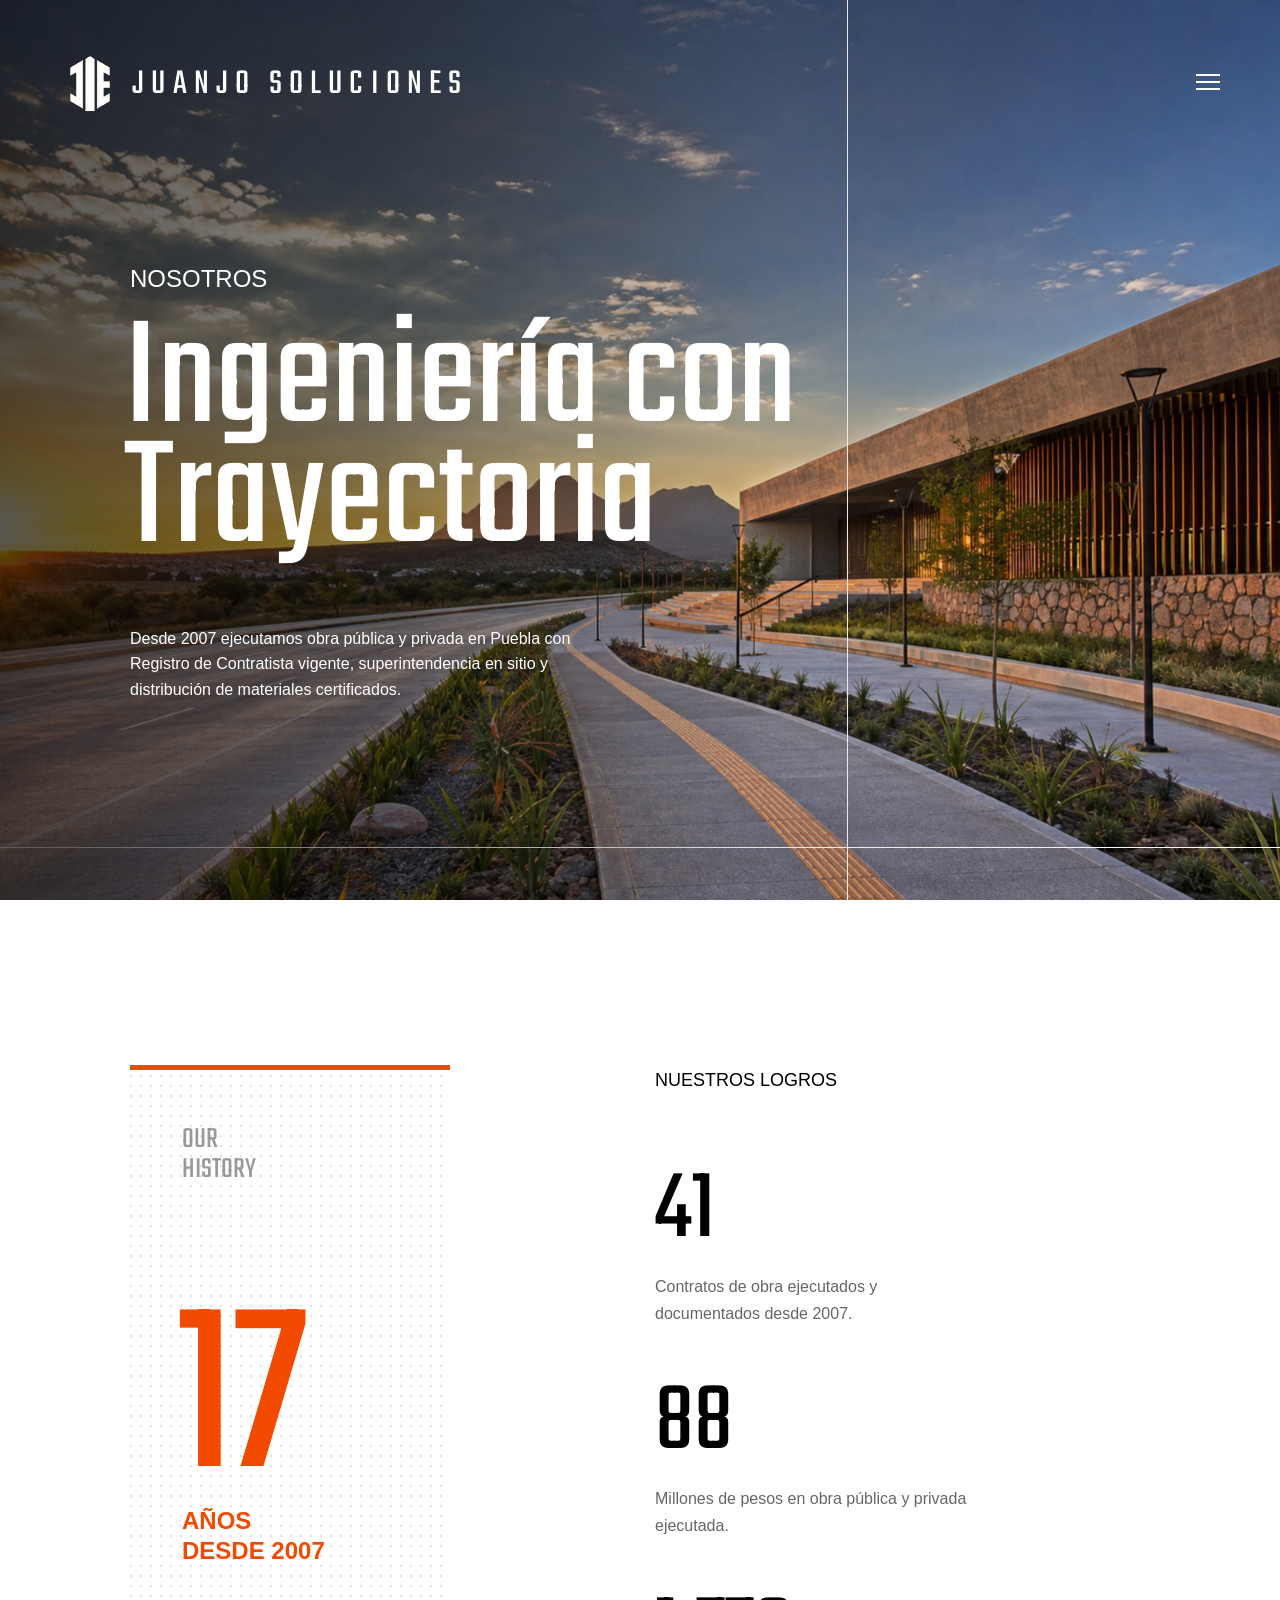
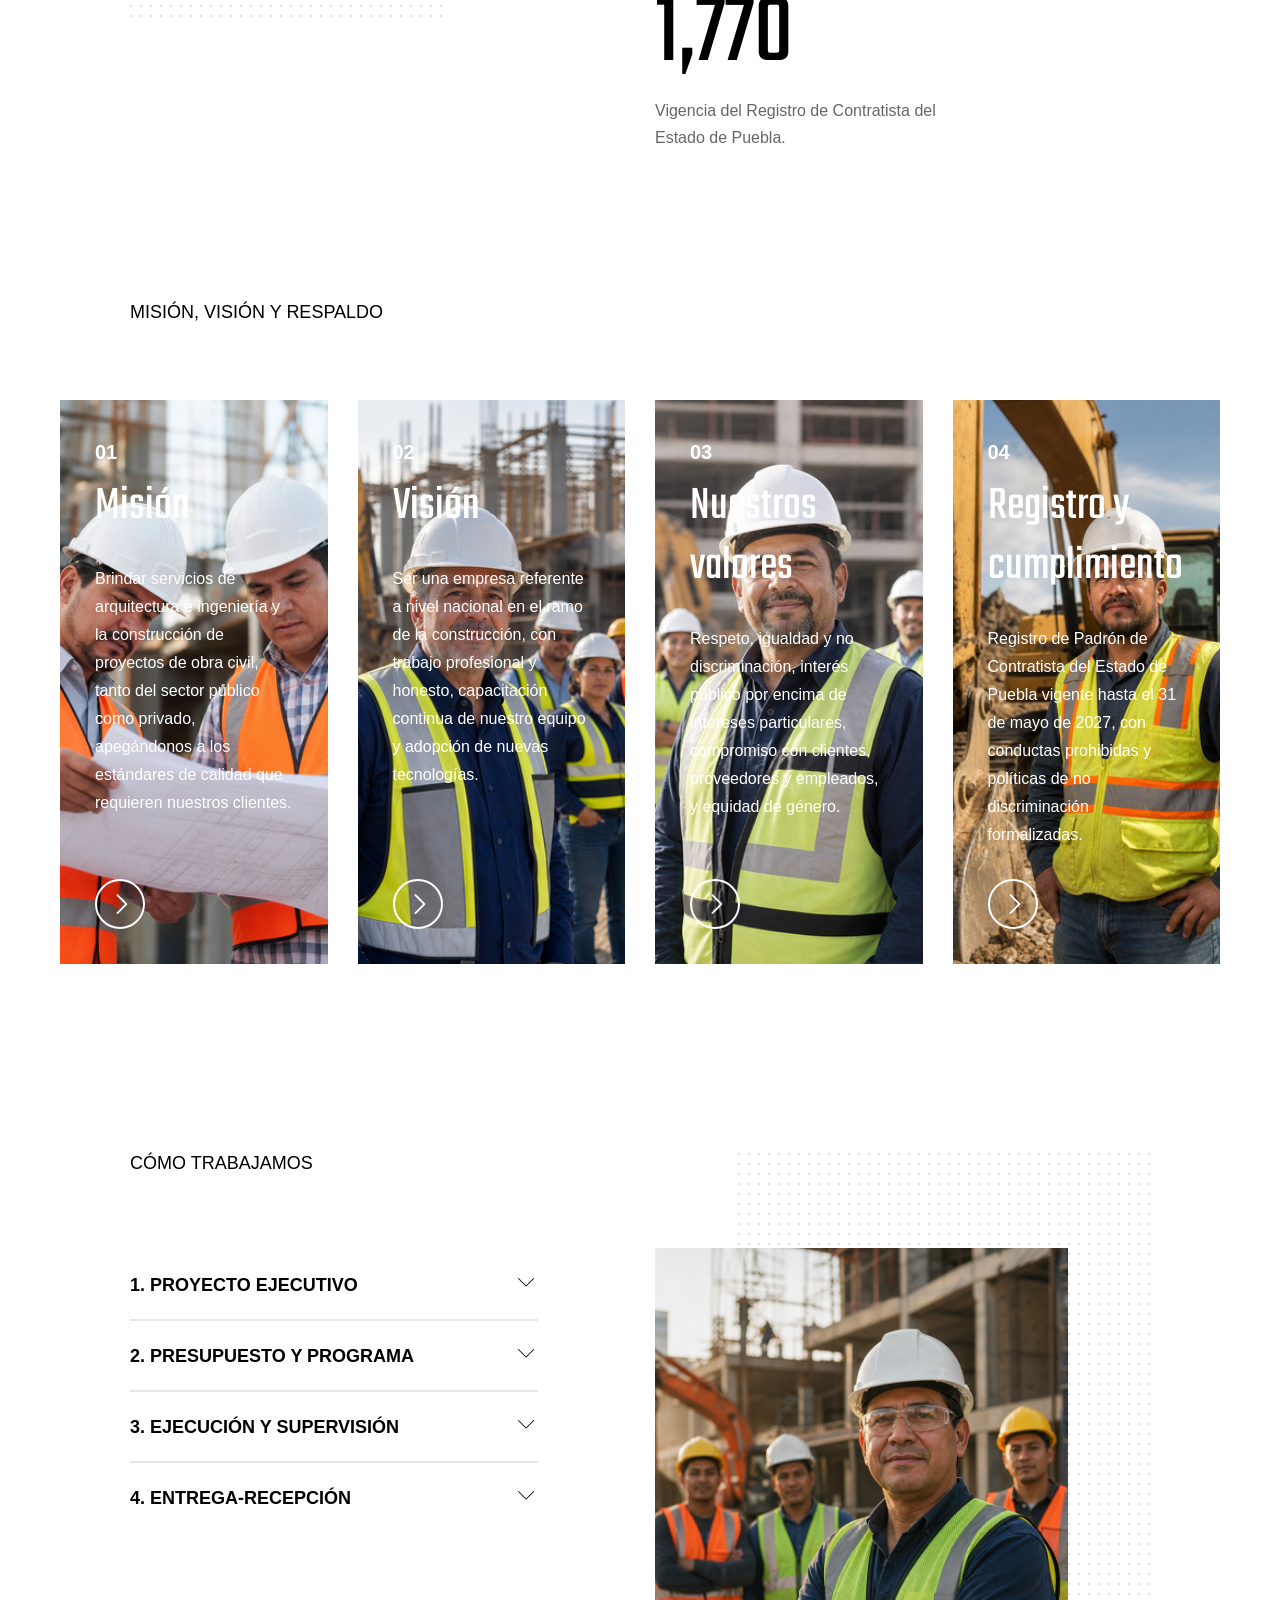
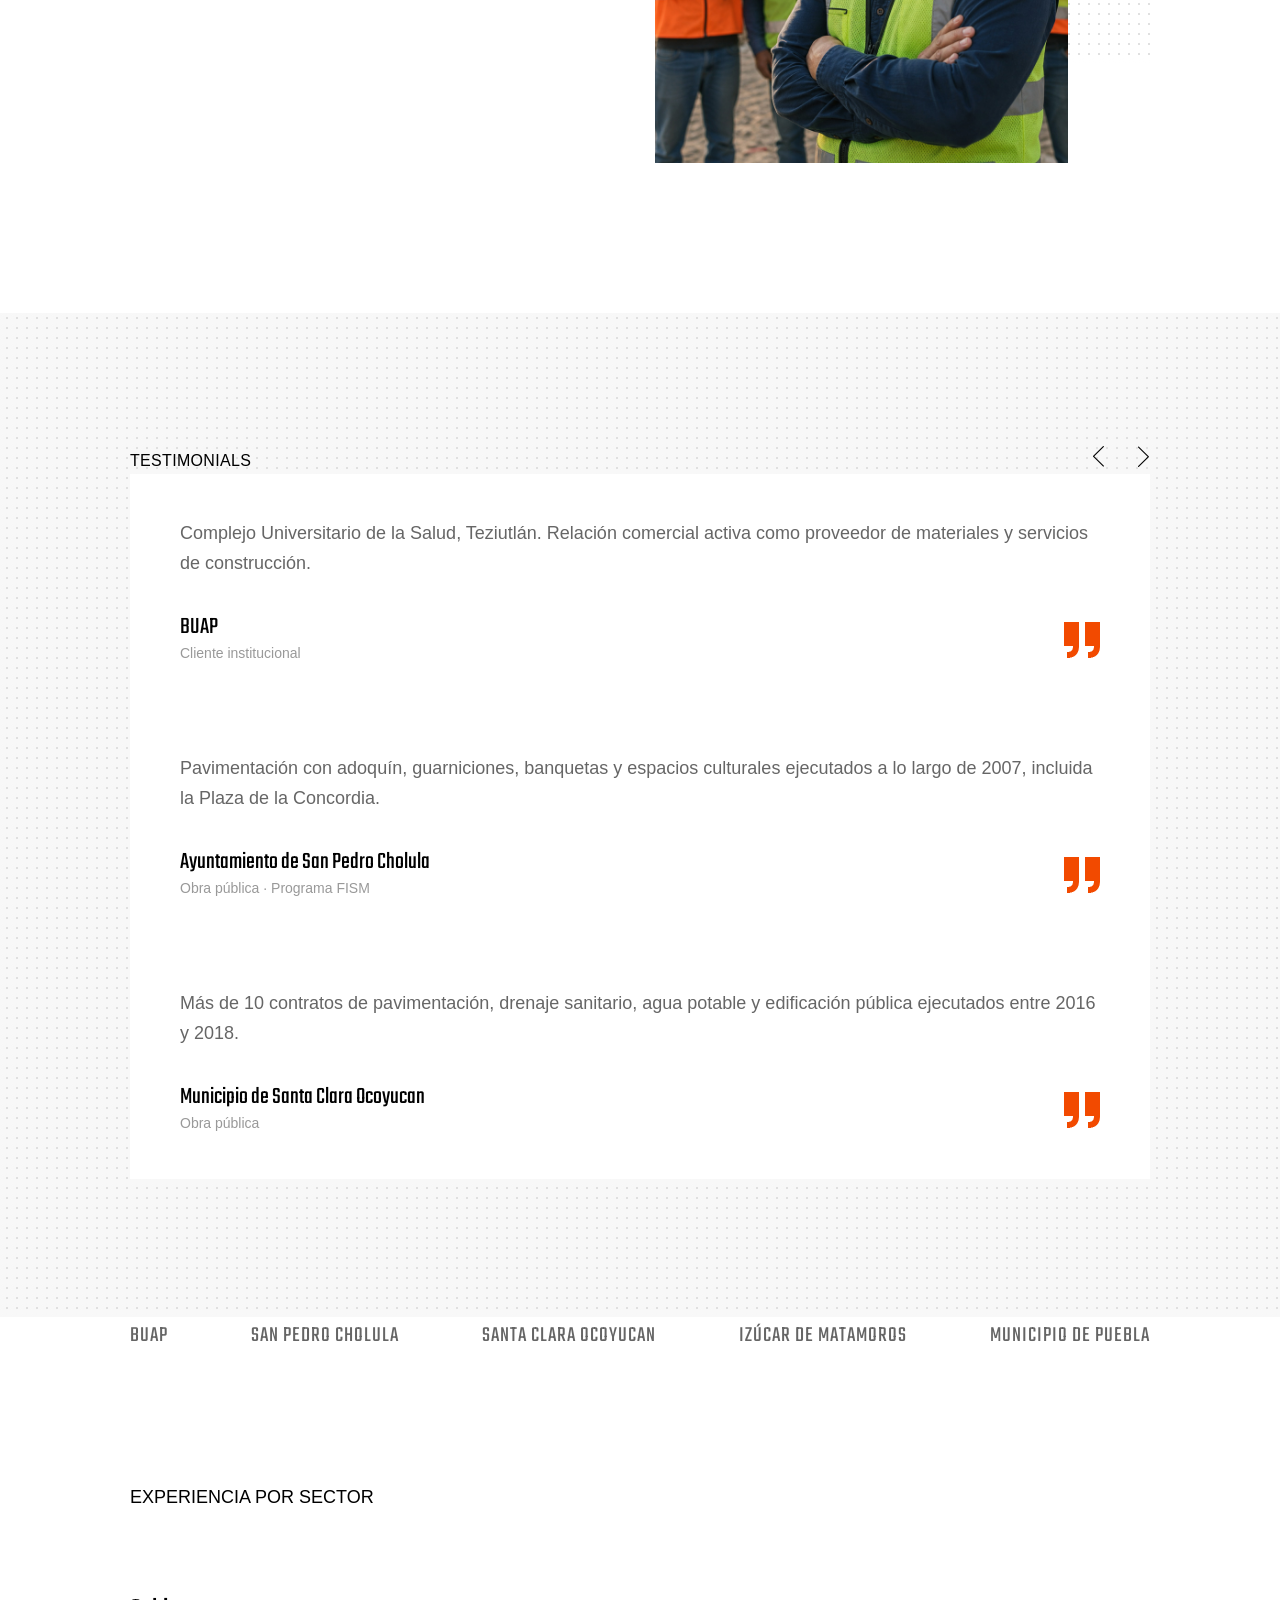
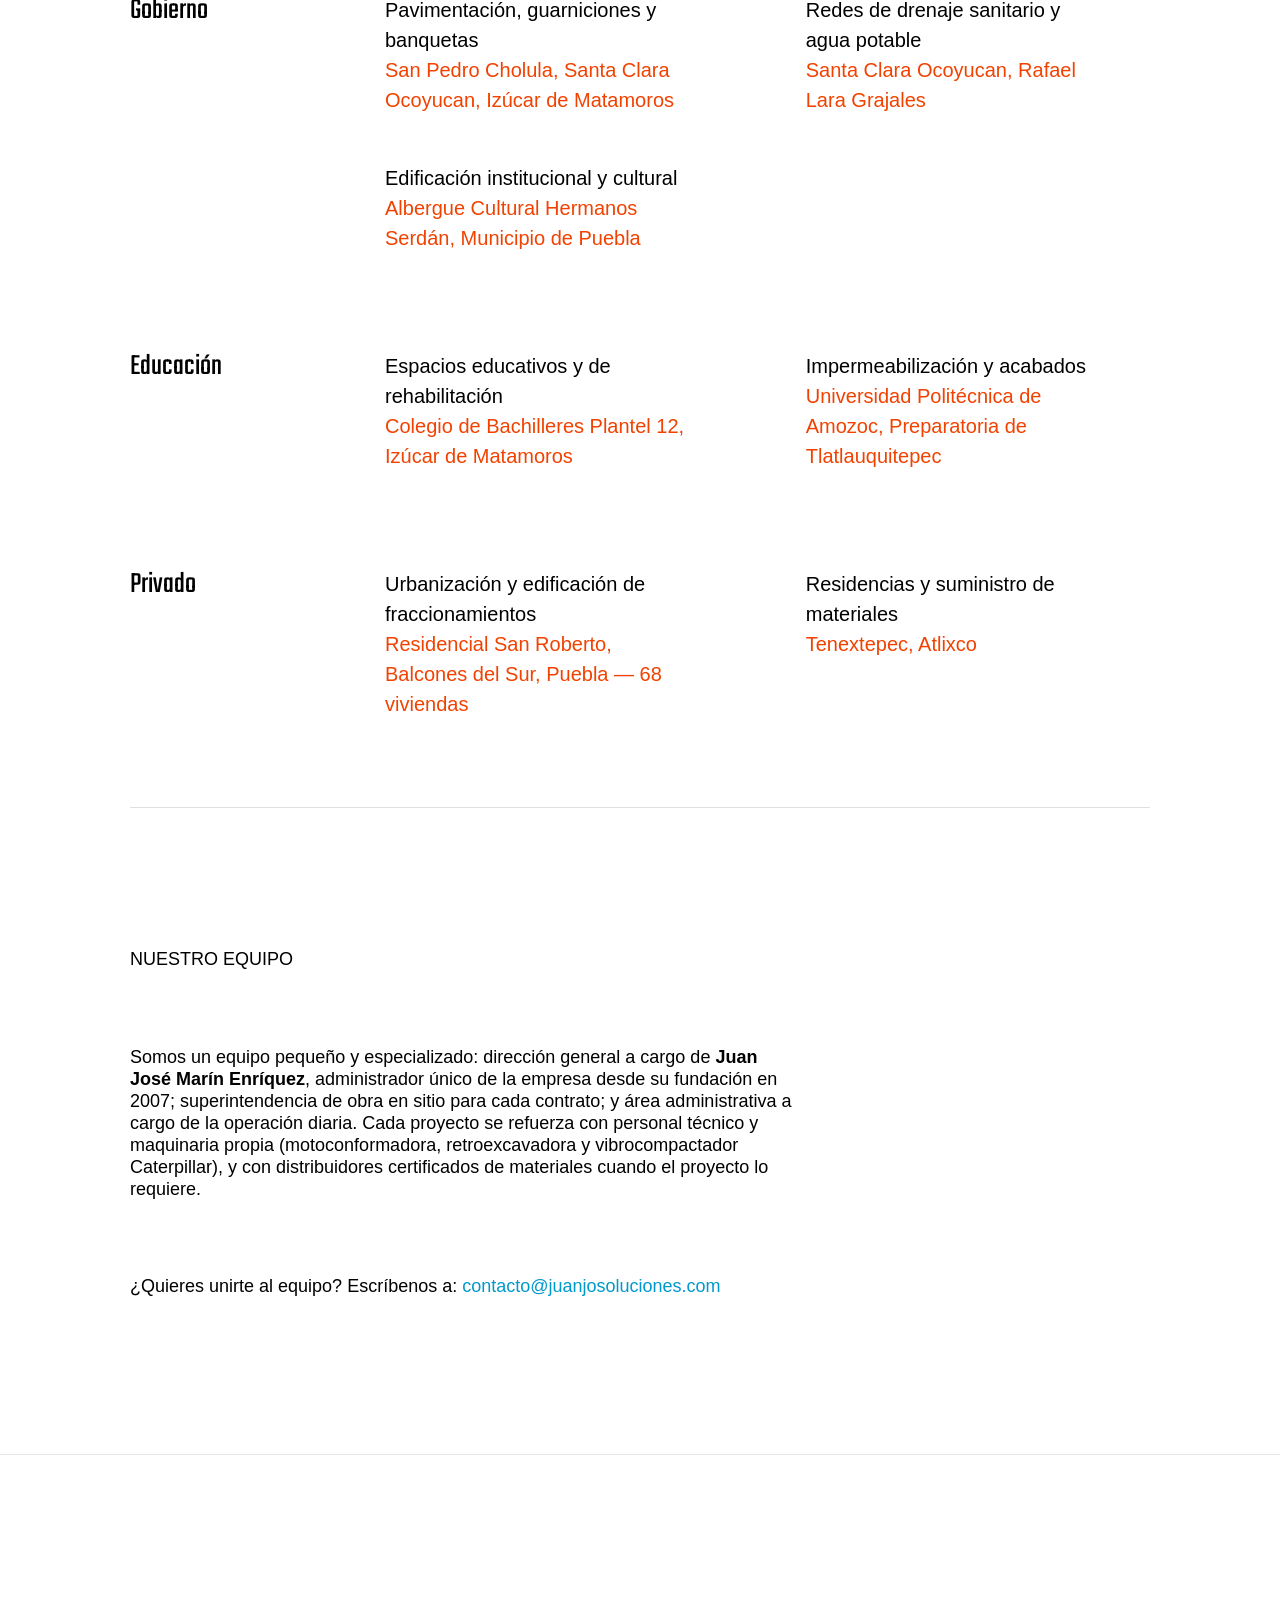
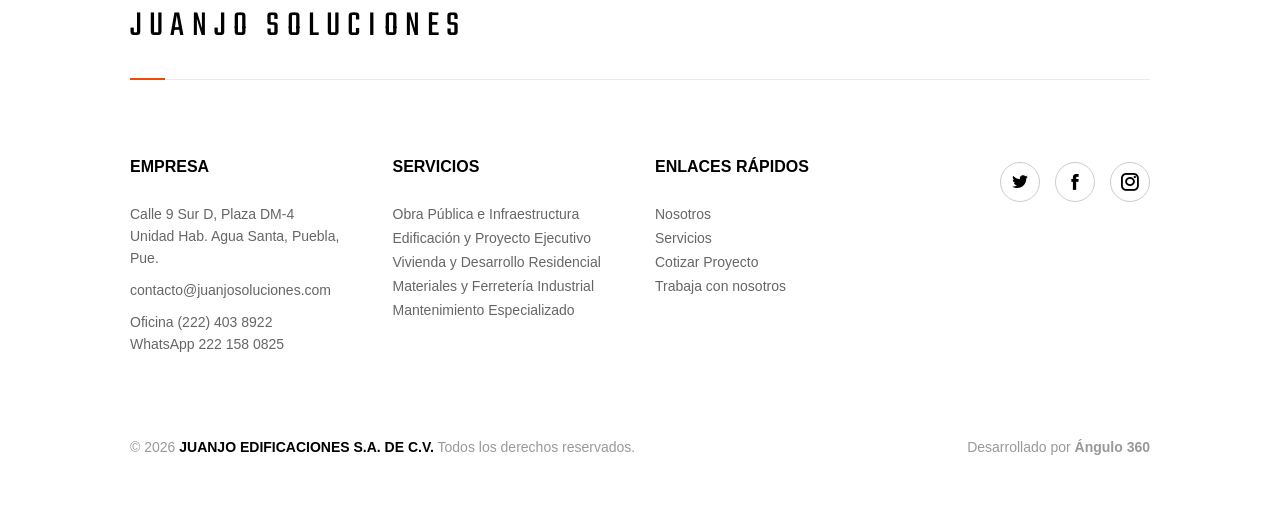
==== commit 4e416905: "Prioritize architecture and use white favicon" ====
--- a/html/page-about.html
+++ b/html/page-about.html
@@ -20,8 +20,7 @@
   <link href="assets/css/responsive.css" rel="stylesheet">
   <!--Favicons-->
   <link href="favicons/apple-touch-icon.png" rel="apple-touch-icon" sizes="180x180">
-  <link href="favicons/favicon-32x32.png" rel="icon" sizes="32x32" type="image/png">
-  <link href="favicons/favicon-16x16.png" rel="icon" sizes="16x16" type="image/png">
+  <link href="assets/img/logo/logo-juanjo-blanco.svg" rel="icon" type="image/svg+xml">
   <link href="favicons/site.webmanifest" rel="manifest">
   <link color="#5bbad5" href="favicons/safari-pinned-tab.svg" rel="mask-icon">
   <link href="favicons/favicon.ico" rel="shortcut icon">
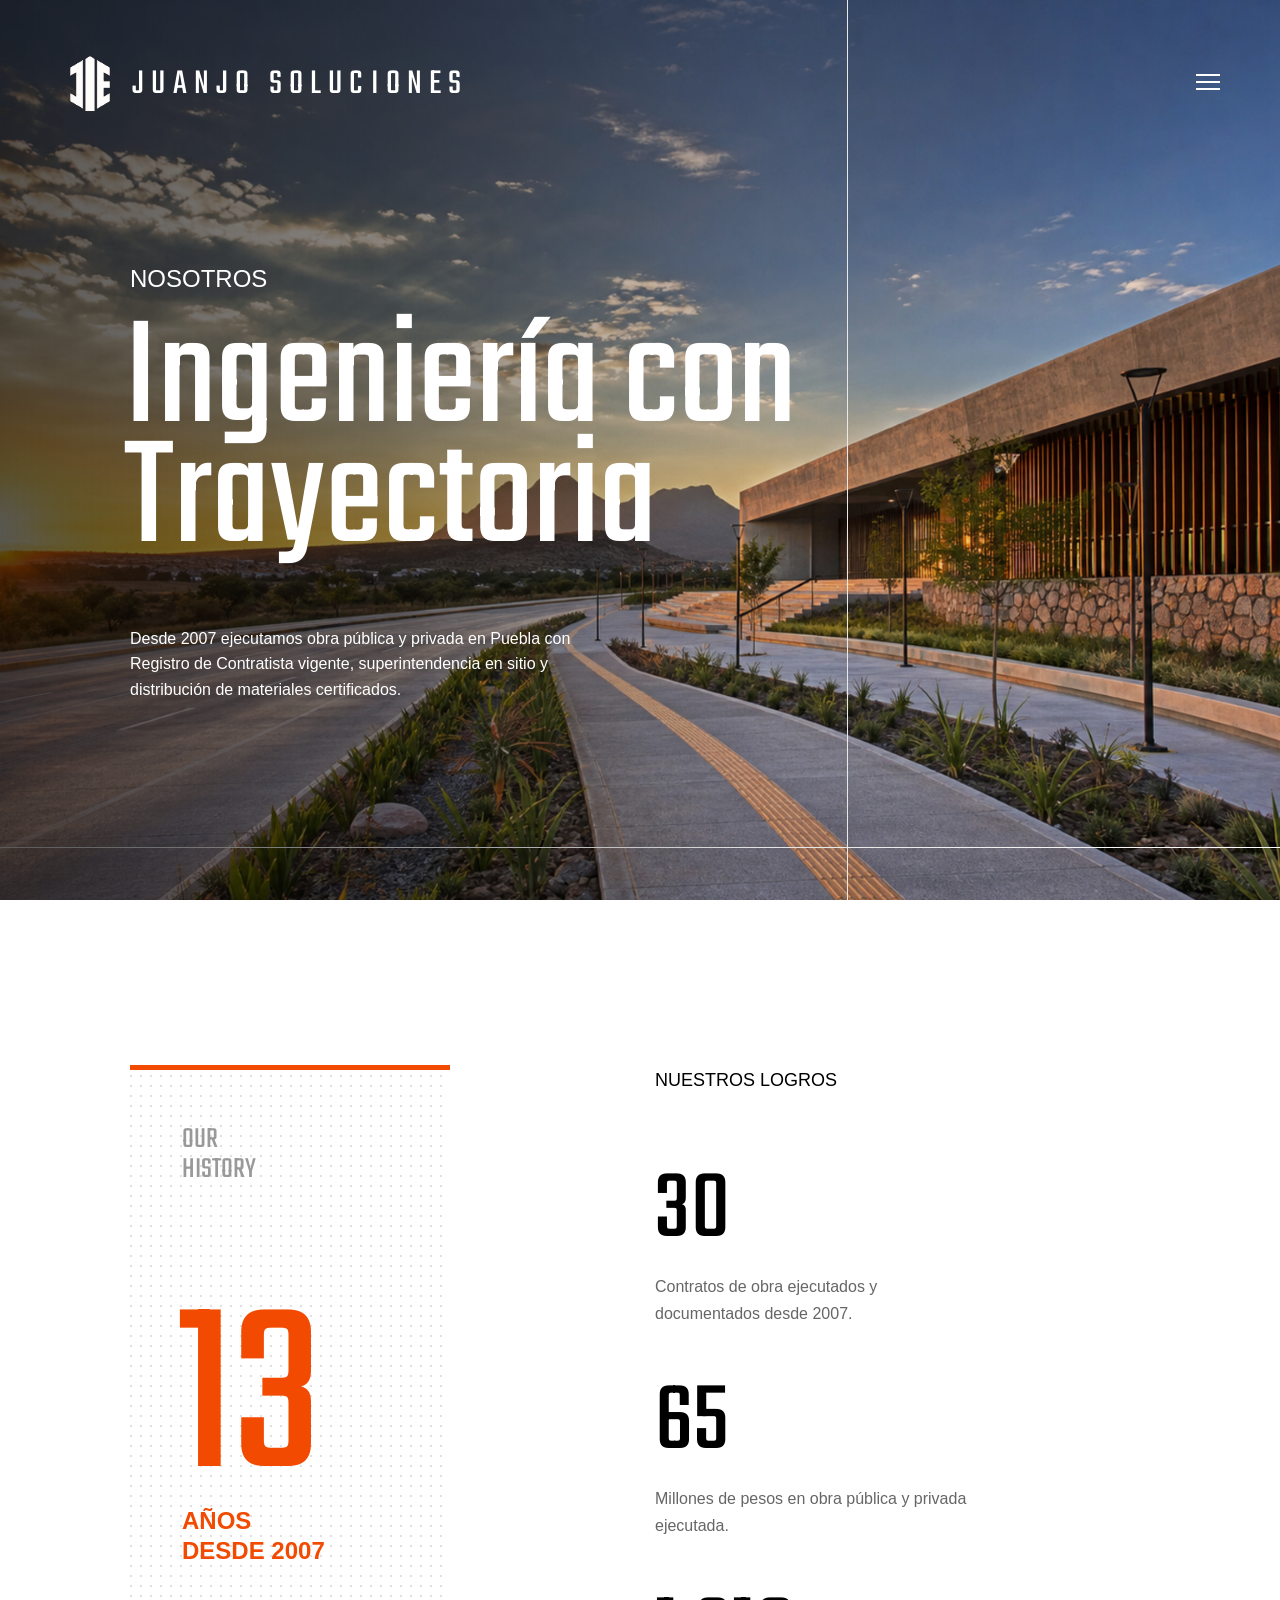
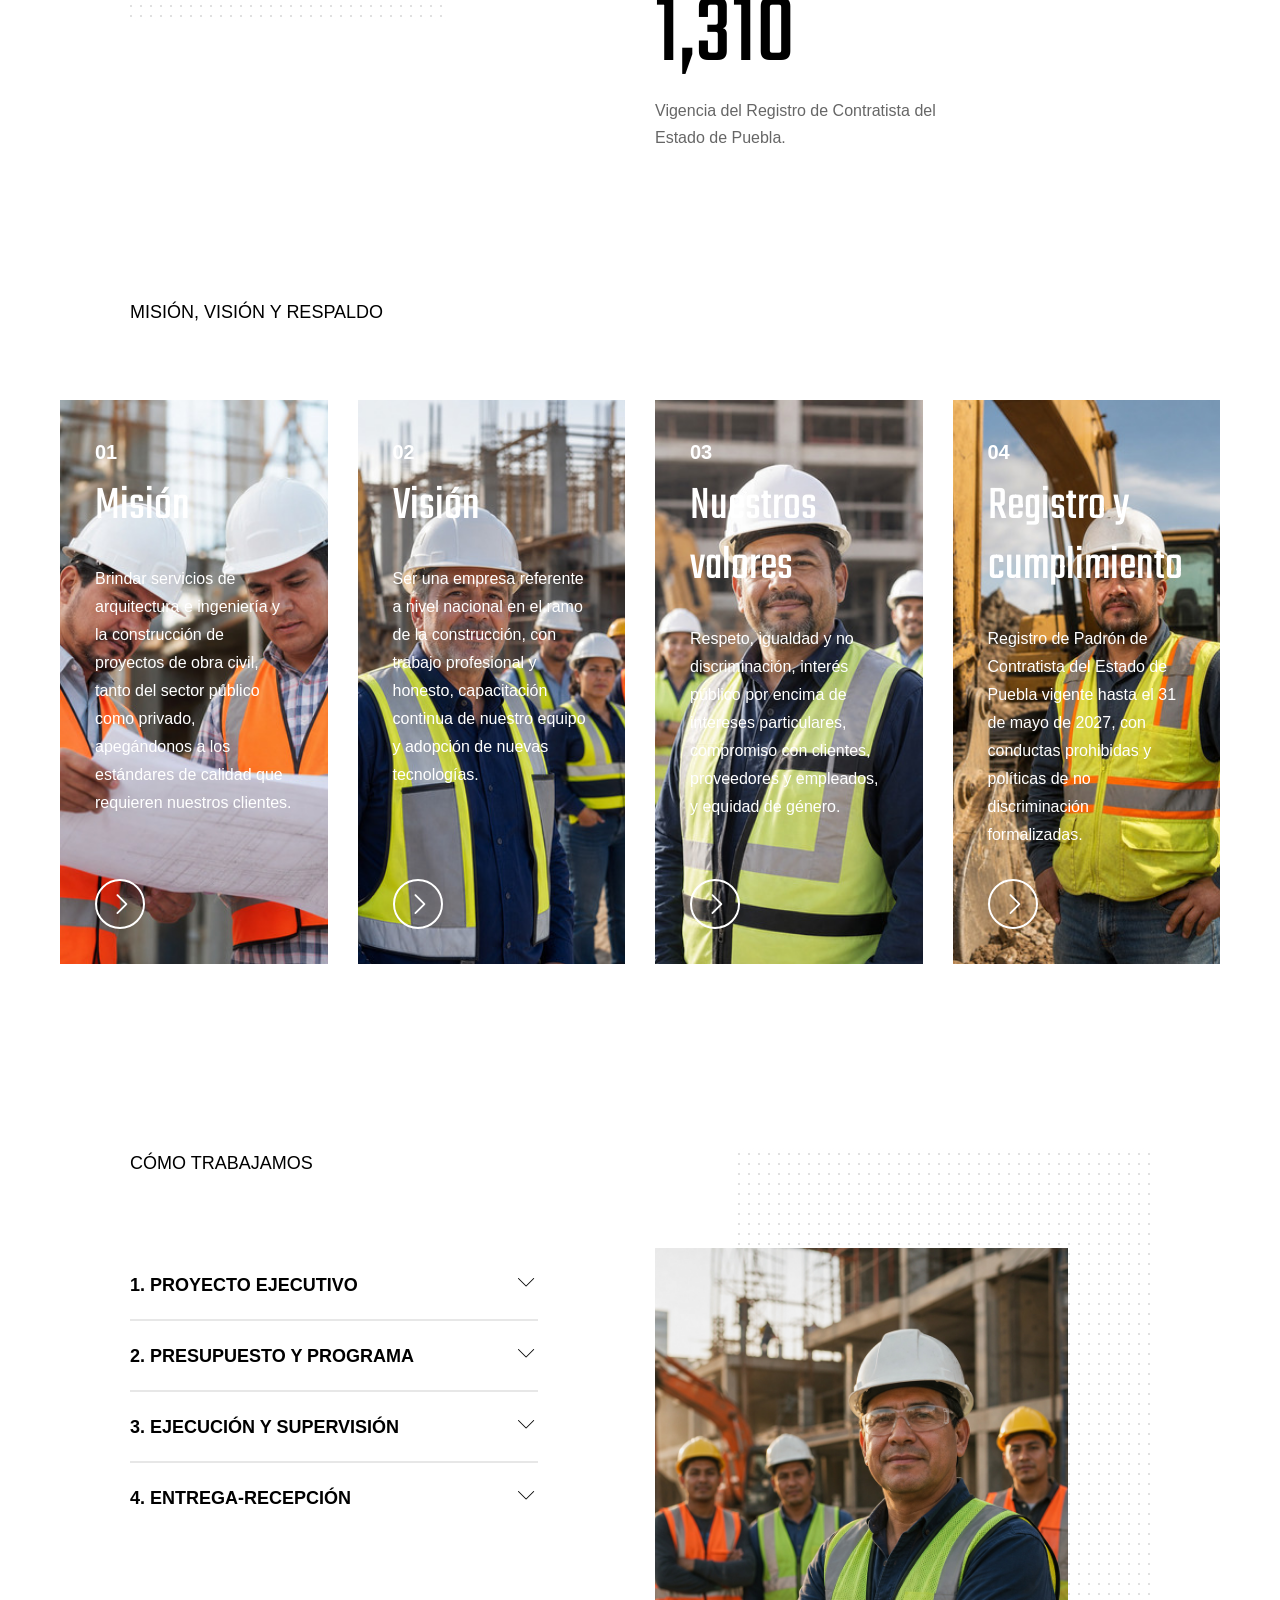
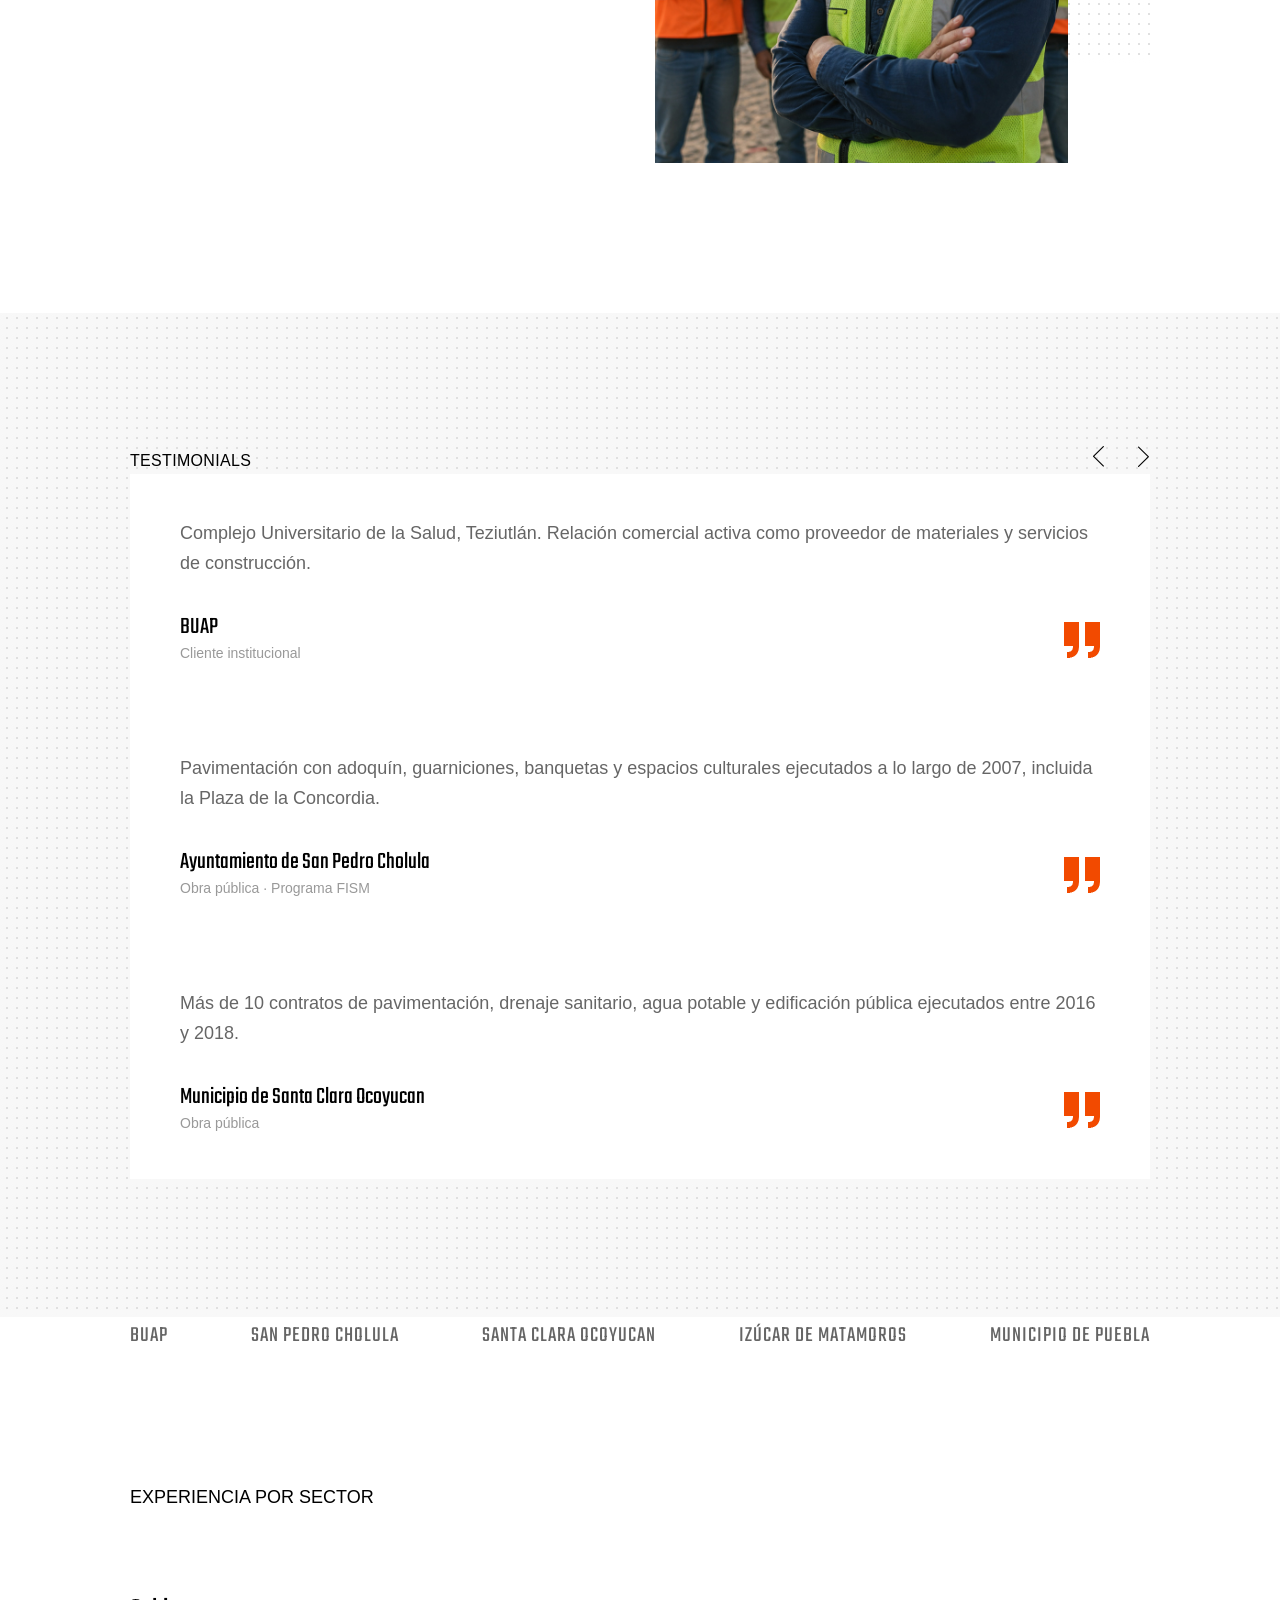
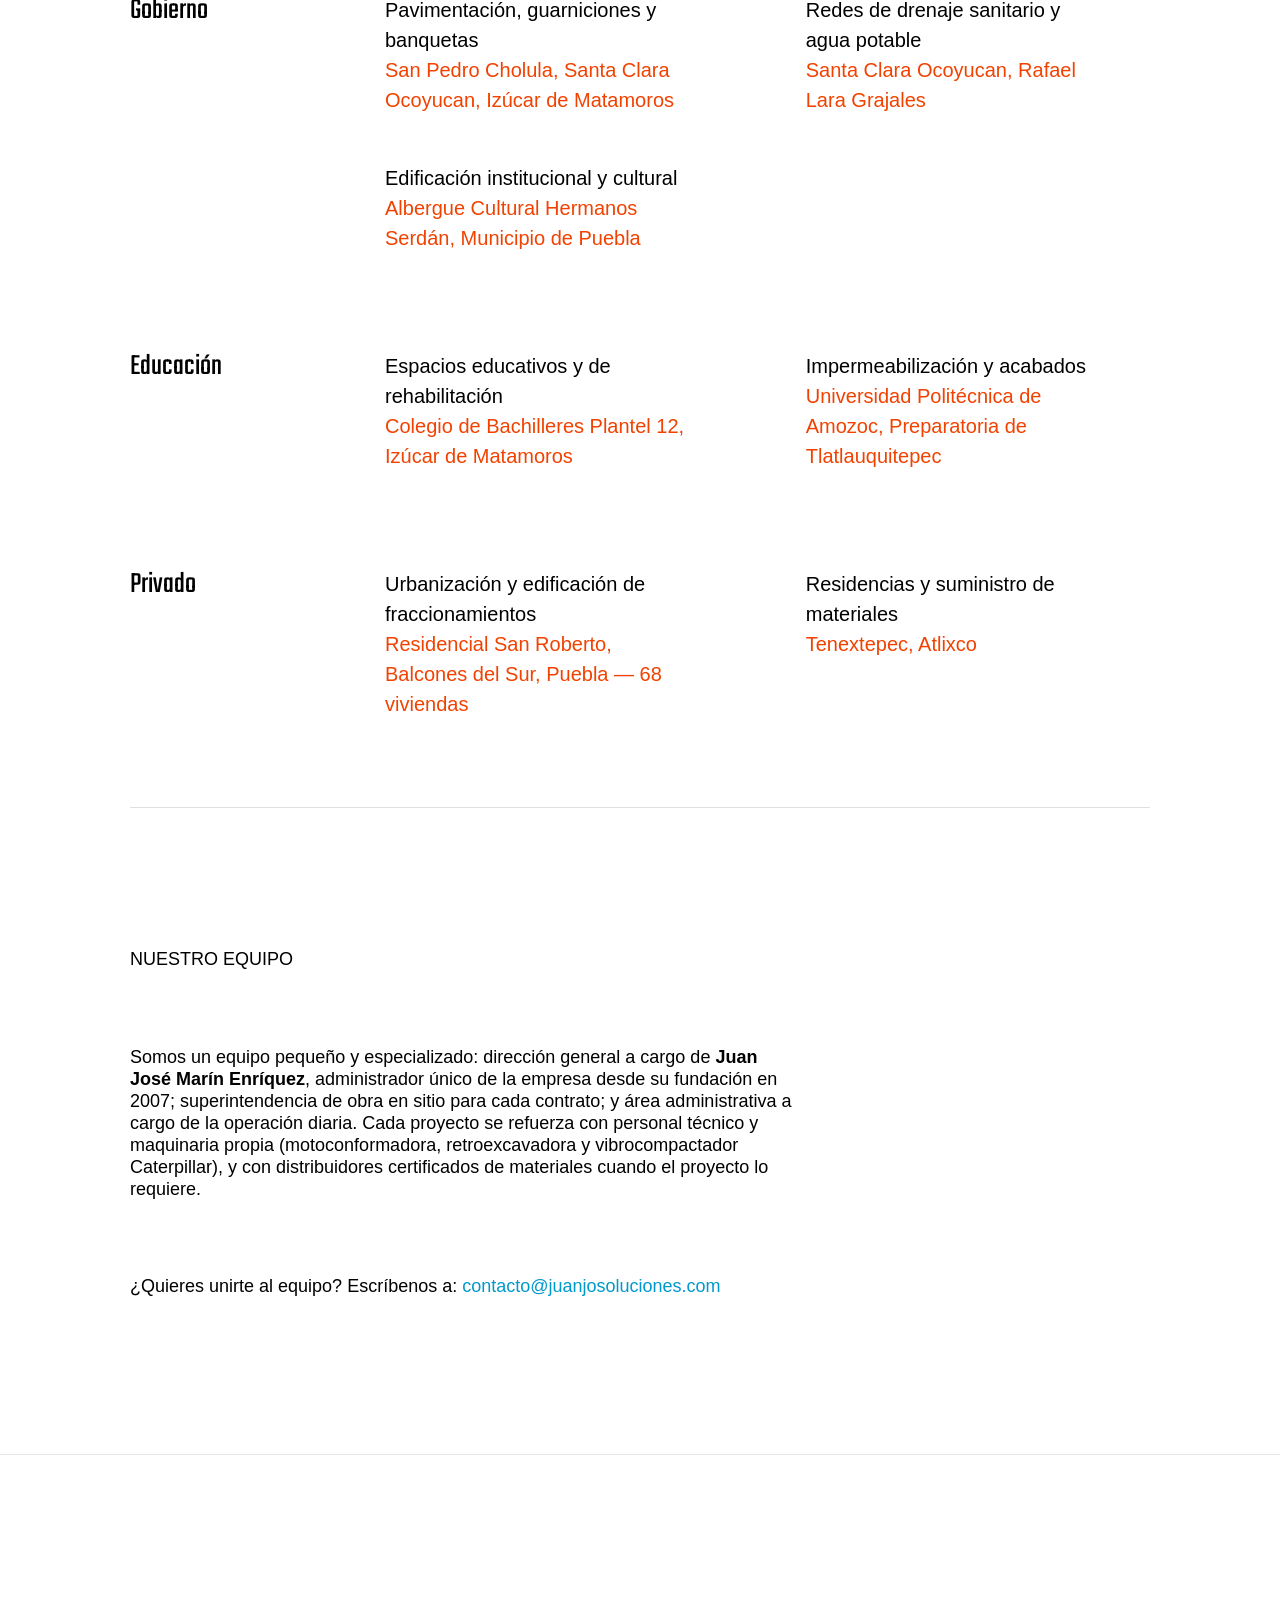
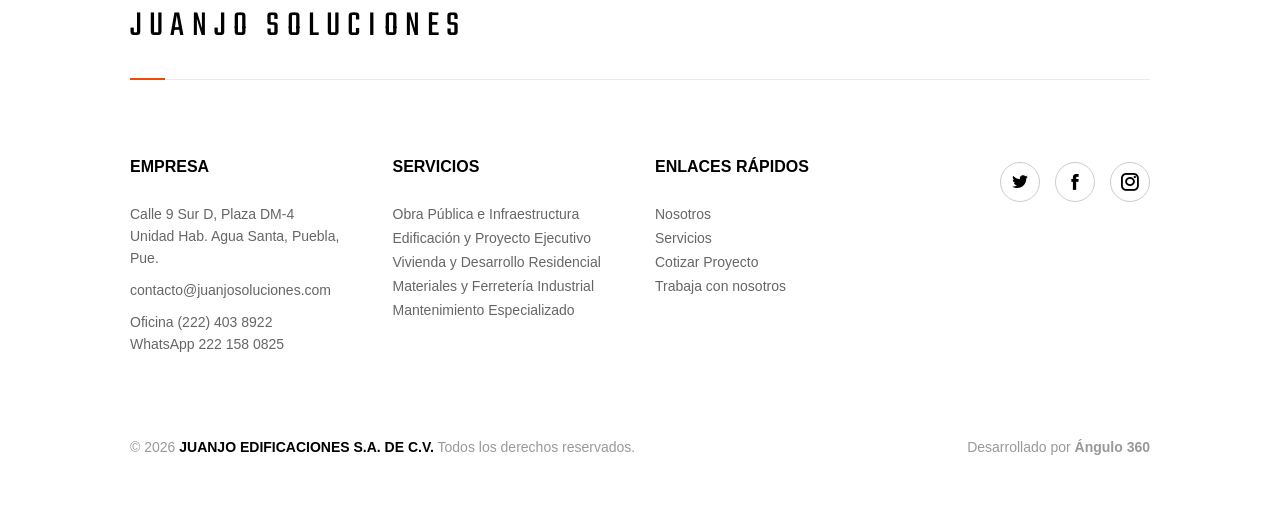
==== commit 74dc5819: "Use white logo for all favicon links" ====
--- a/html/page-about.html
+++ b/html/page-about.html
@@ -23,7 +23,7 @@
   <link href="assets/img/logo/logo-juanjo-blanco.svg" rel="icon" type="image/svg+xml">
   <link href="favicons/site.webmanifest" rel="manifest">
   <link color="#5bbad5" href="favicons/safari-pinned-tab.svg" rel="mask-icon">
-  <link href="favicons/favicon.ico" rel="shortcut icon">
+  <link href="assets/img/logo/logo-juanjo-blanco.svg" rel="shortcut icon" type="image/svg+xml">
   <meta content="#da532c" name="msapplication-TileColor">
   <meta content="favicons/browserconfig.xml" name="msapplication-config">
   <meta content="#ffffff" name="theme-color">
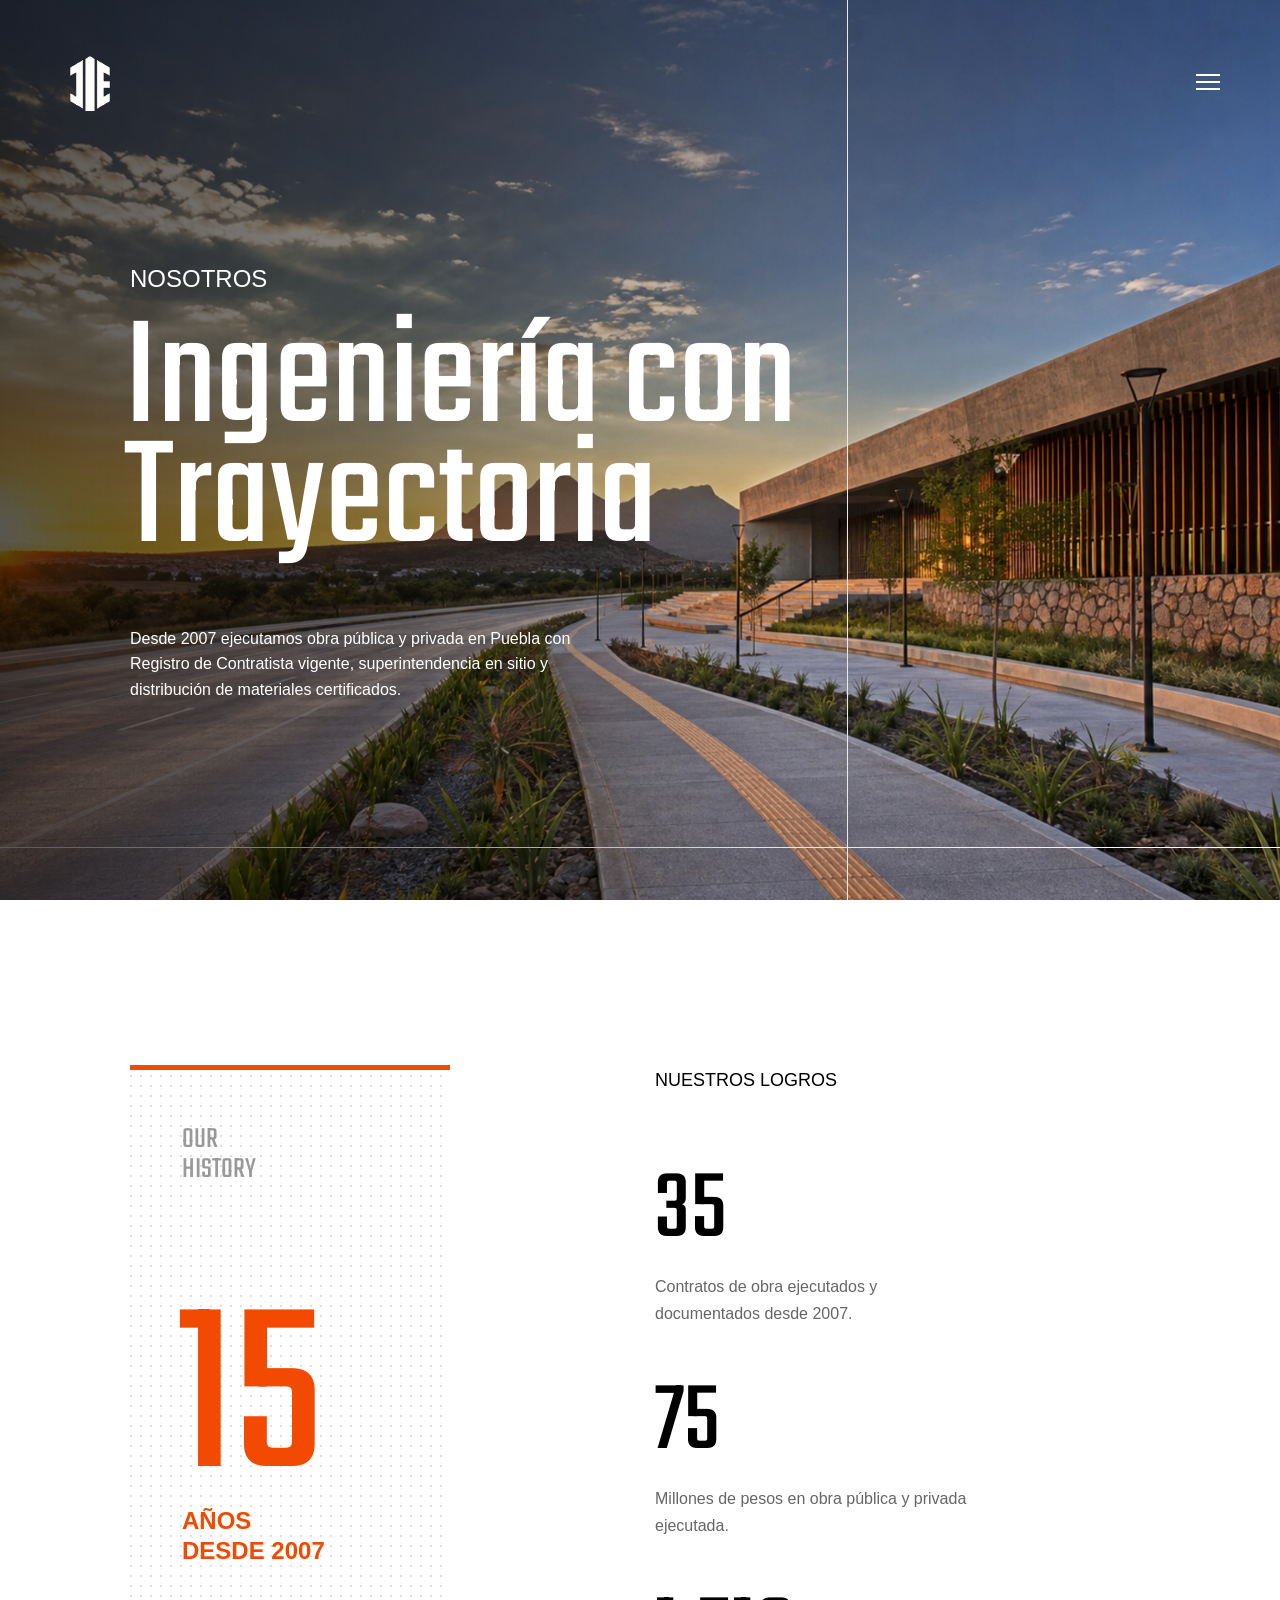
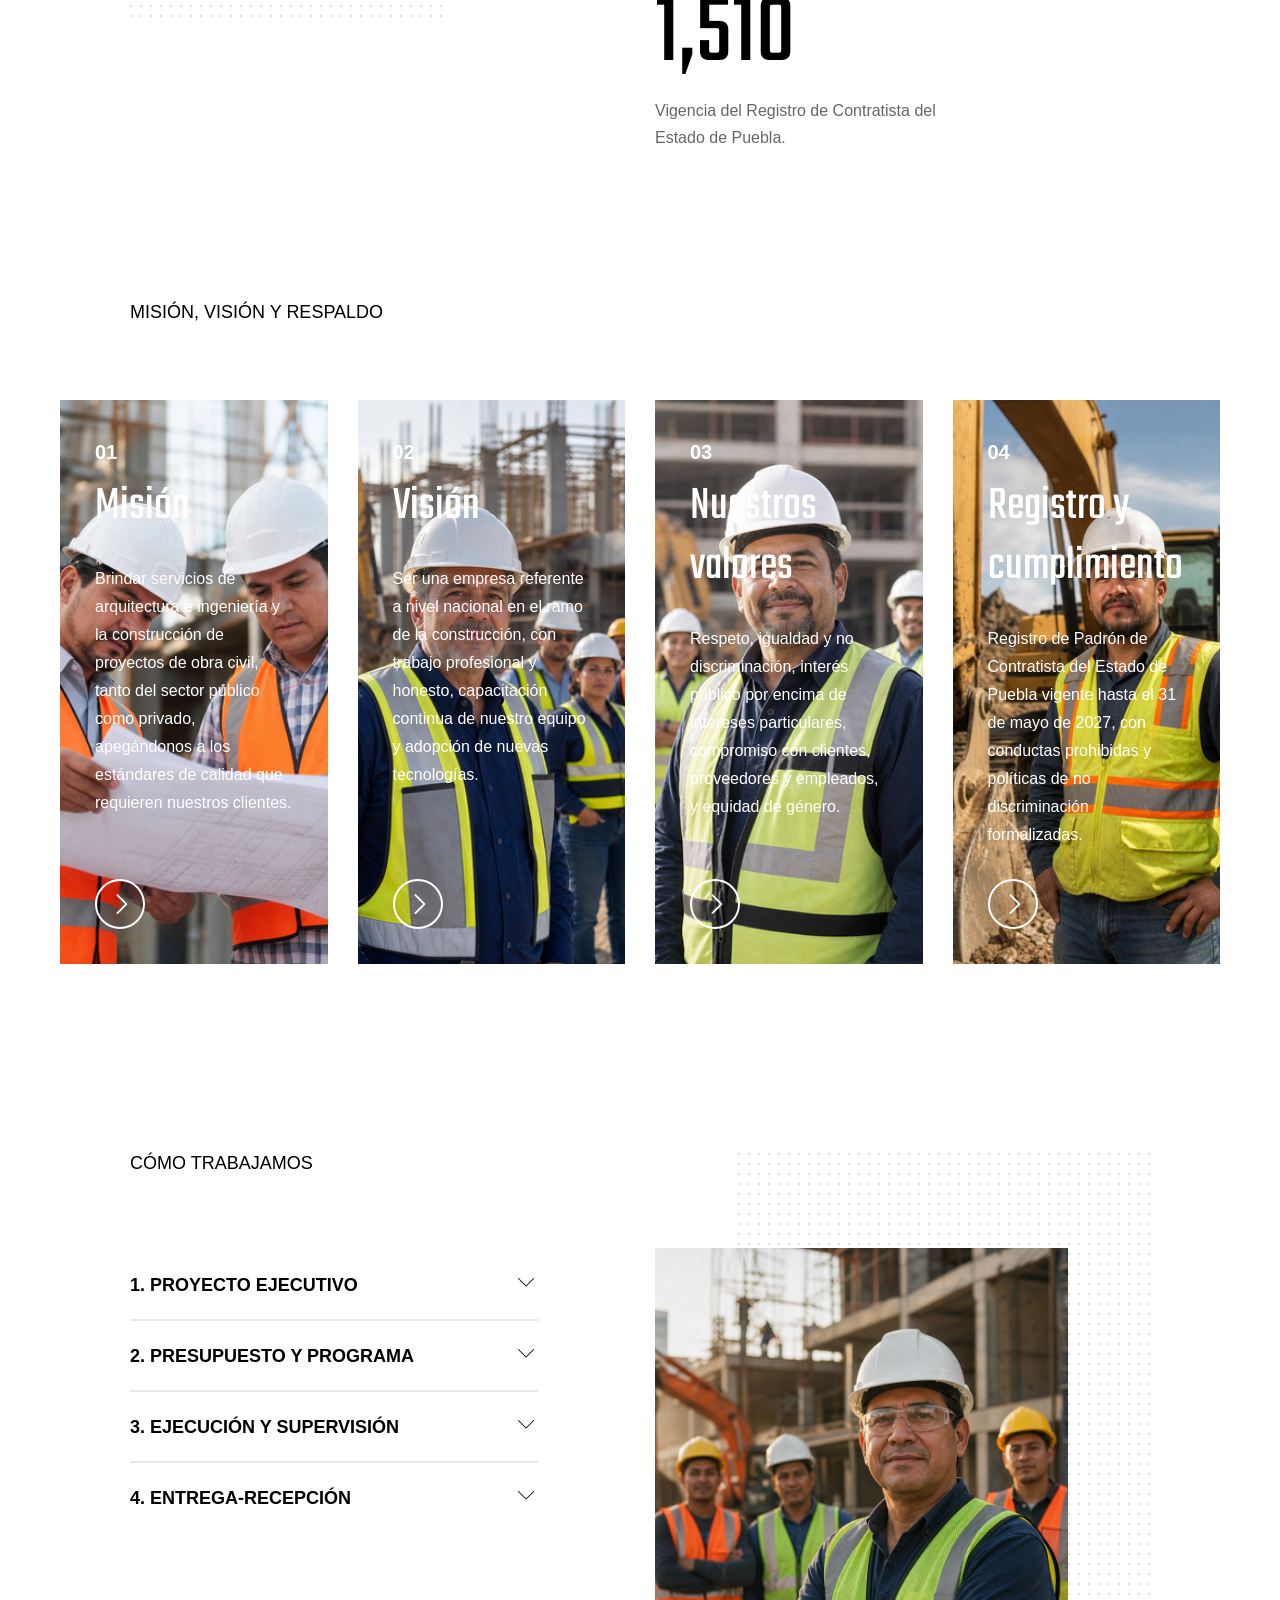
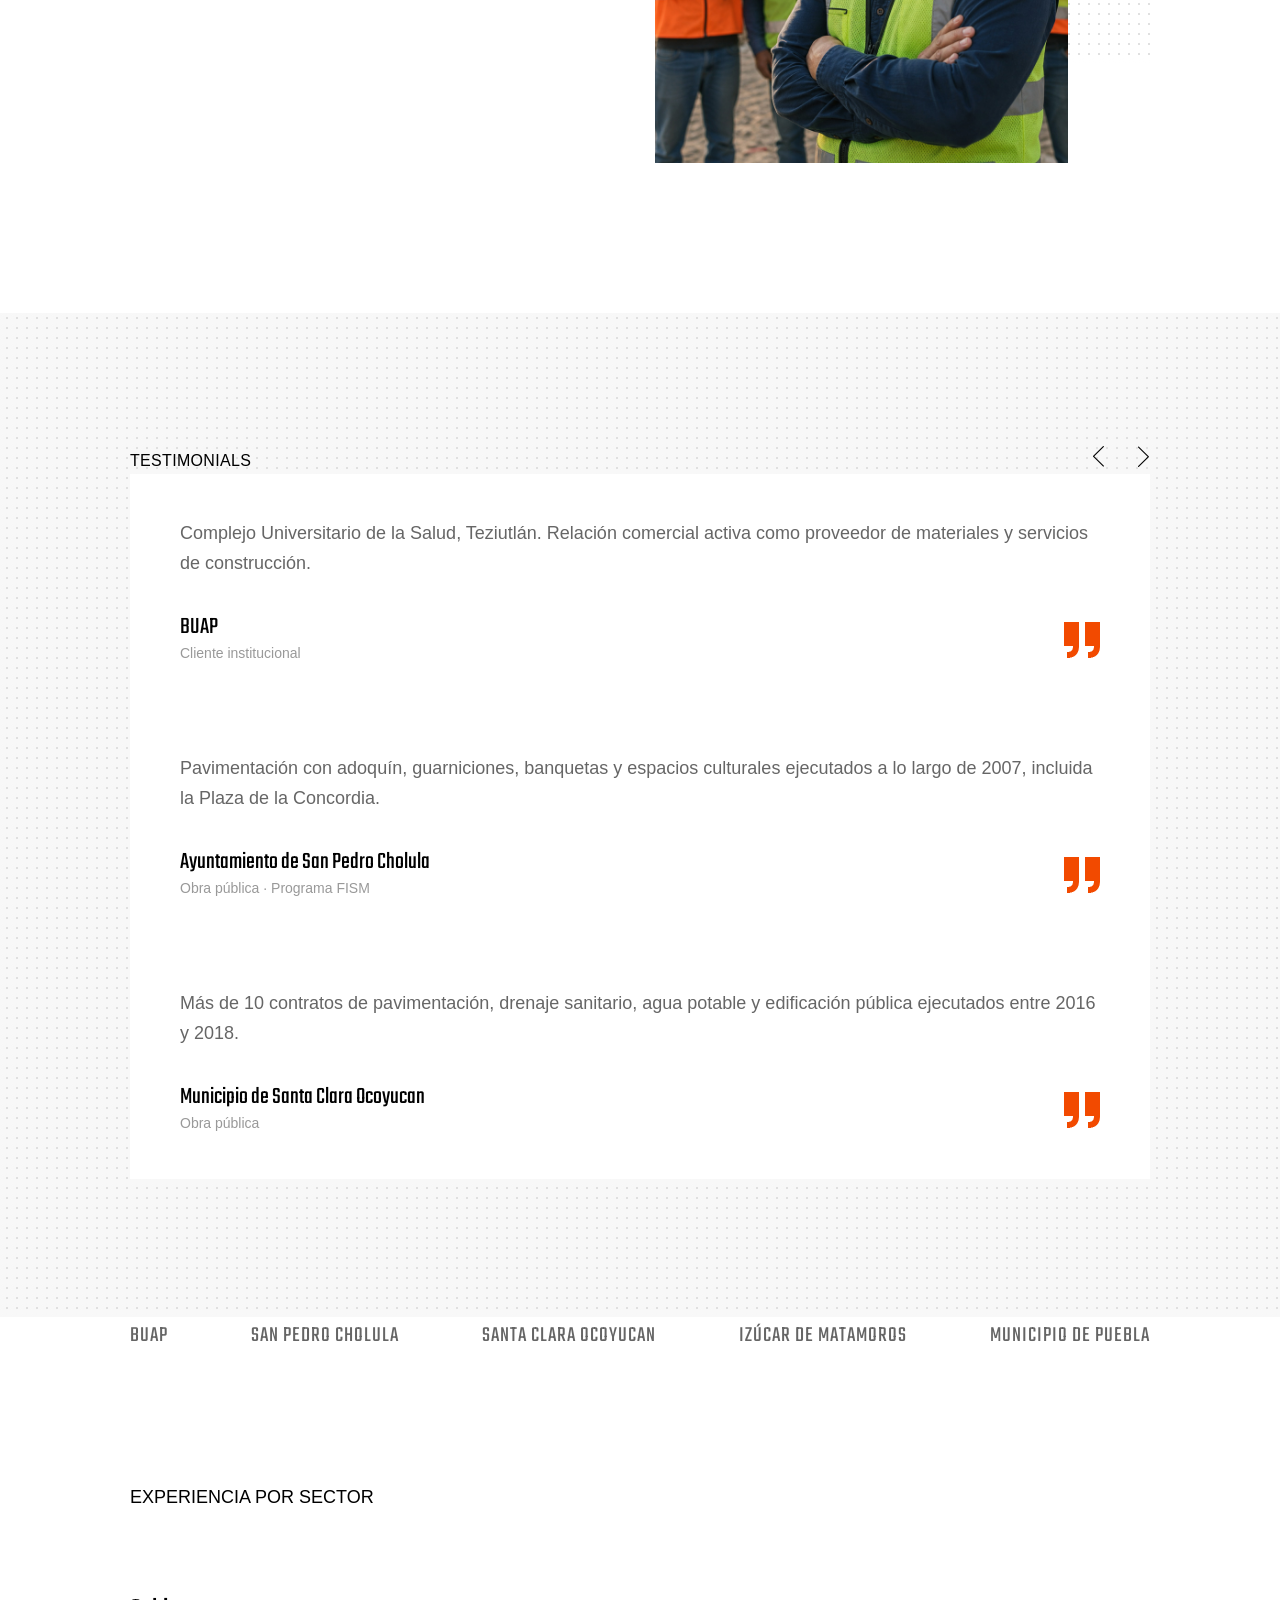
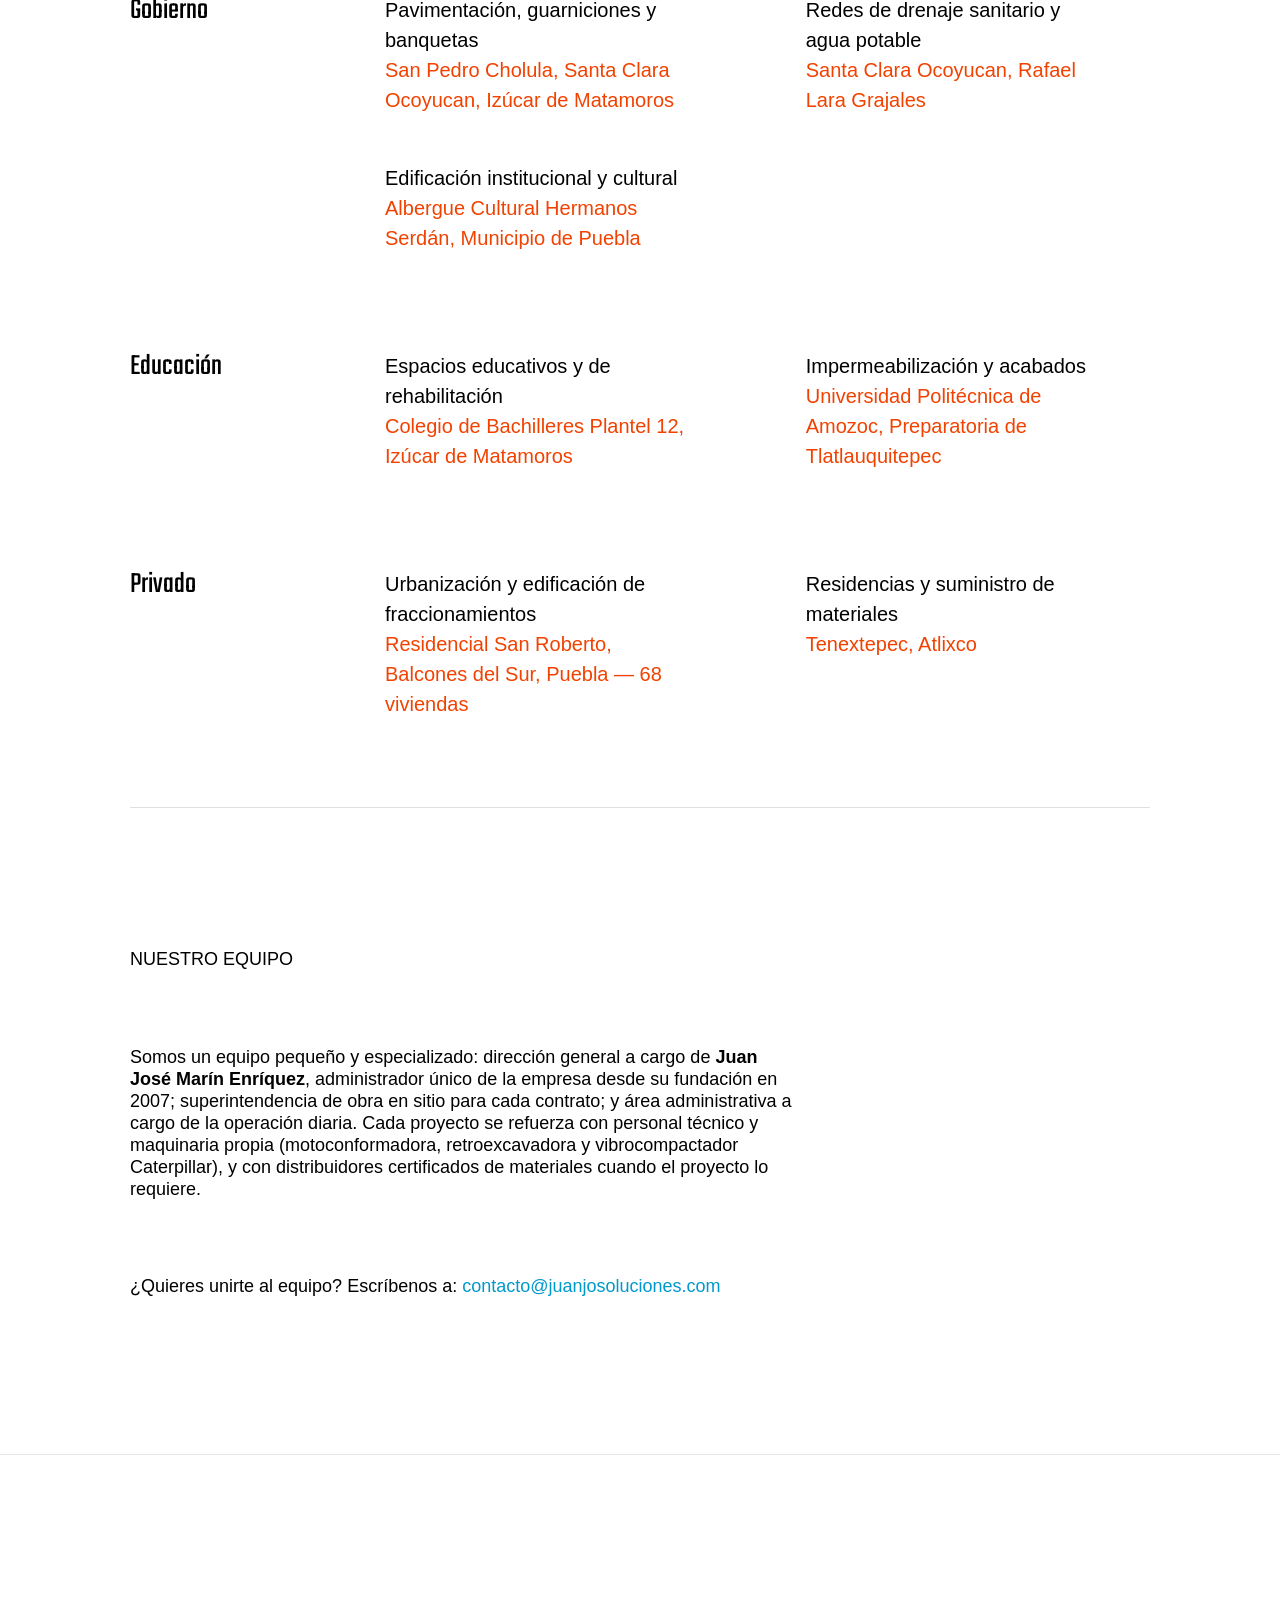
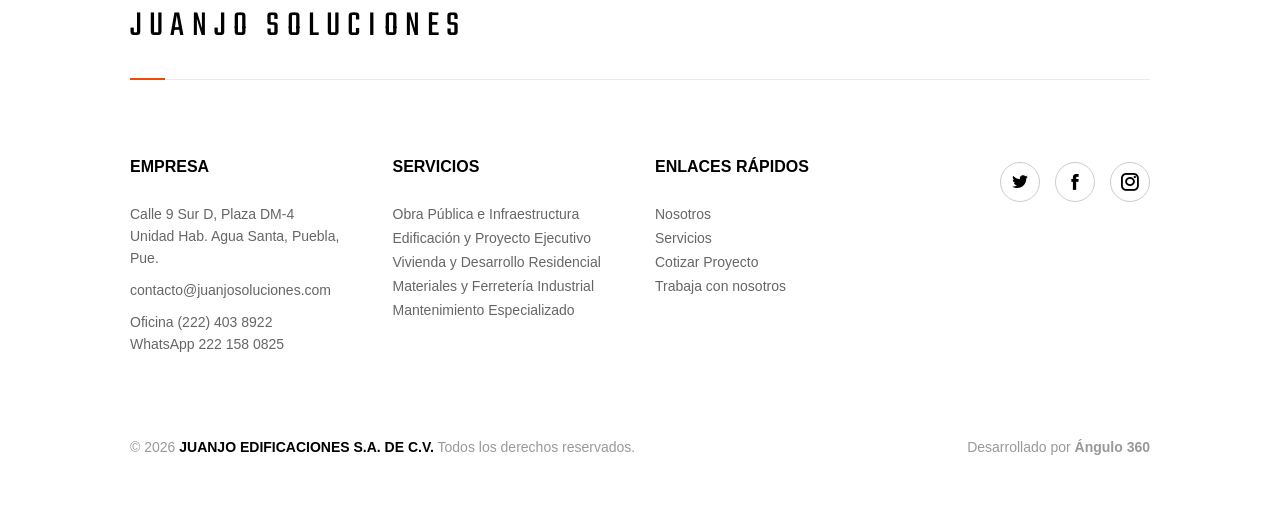
==== commit d0bc79fb: "Improve mobile header and remove duplicate logo text" ====
--- a/html/page-about.html
+++ b/html/page-about.html
@@ -46,7 +46,7 @@
             <a class="logo header__logo" href="index.html">
               <img class="header__logo-img header__logo-img_light" src="./assets/img/logo/logo-juanjo-blanco.svg" width="auto" height="60px" alt="Logo JuanJo Soluciones">
               <img class="header__logo-img header__logo-img_dark" src="./assets/img/logo/logo-juanjo-negro.svg" width="auto" height="60px" alt="Logo JuanJo Soluciones">
-              JuanJo Soluciones</a>
+            </a>
             <button class="header__menu-button" type="button">
               <span class="header__menu-button-inner"></span>
             </button>
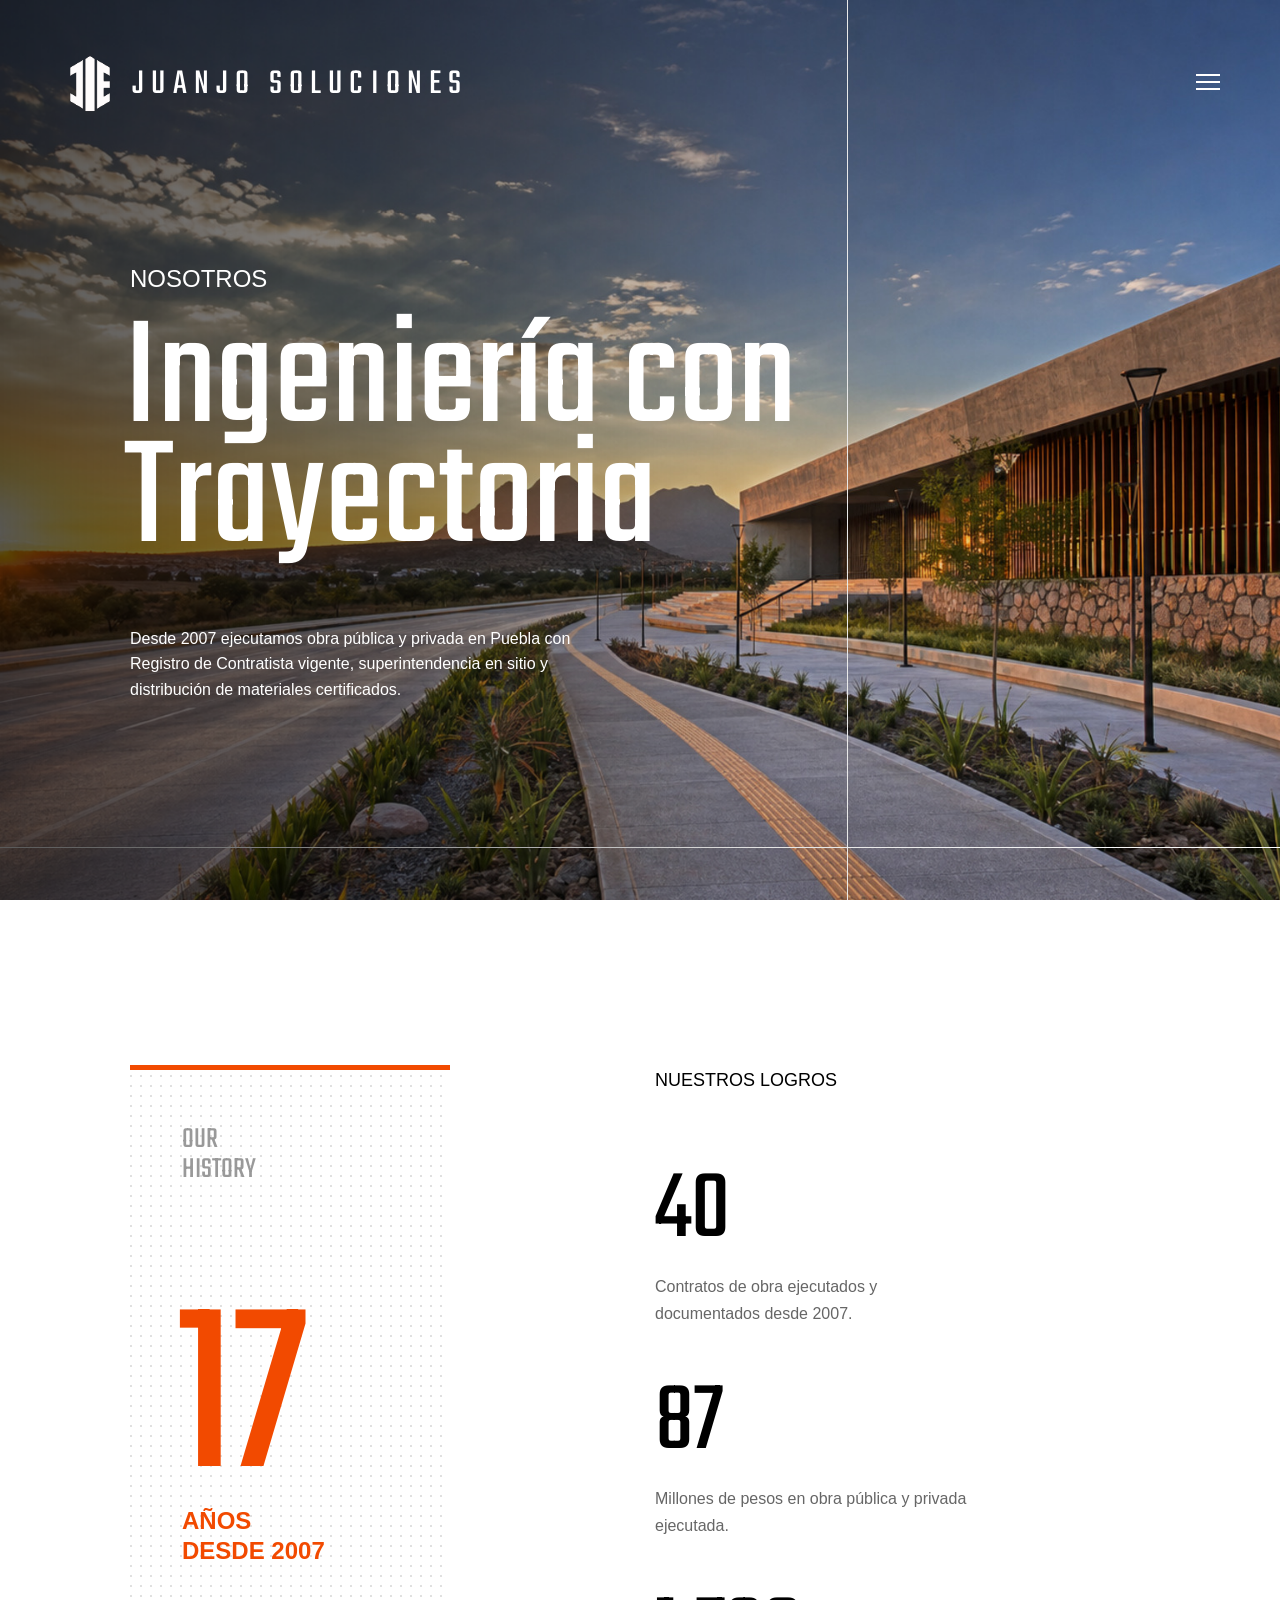
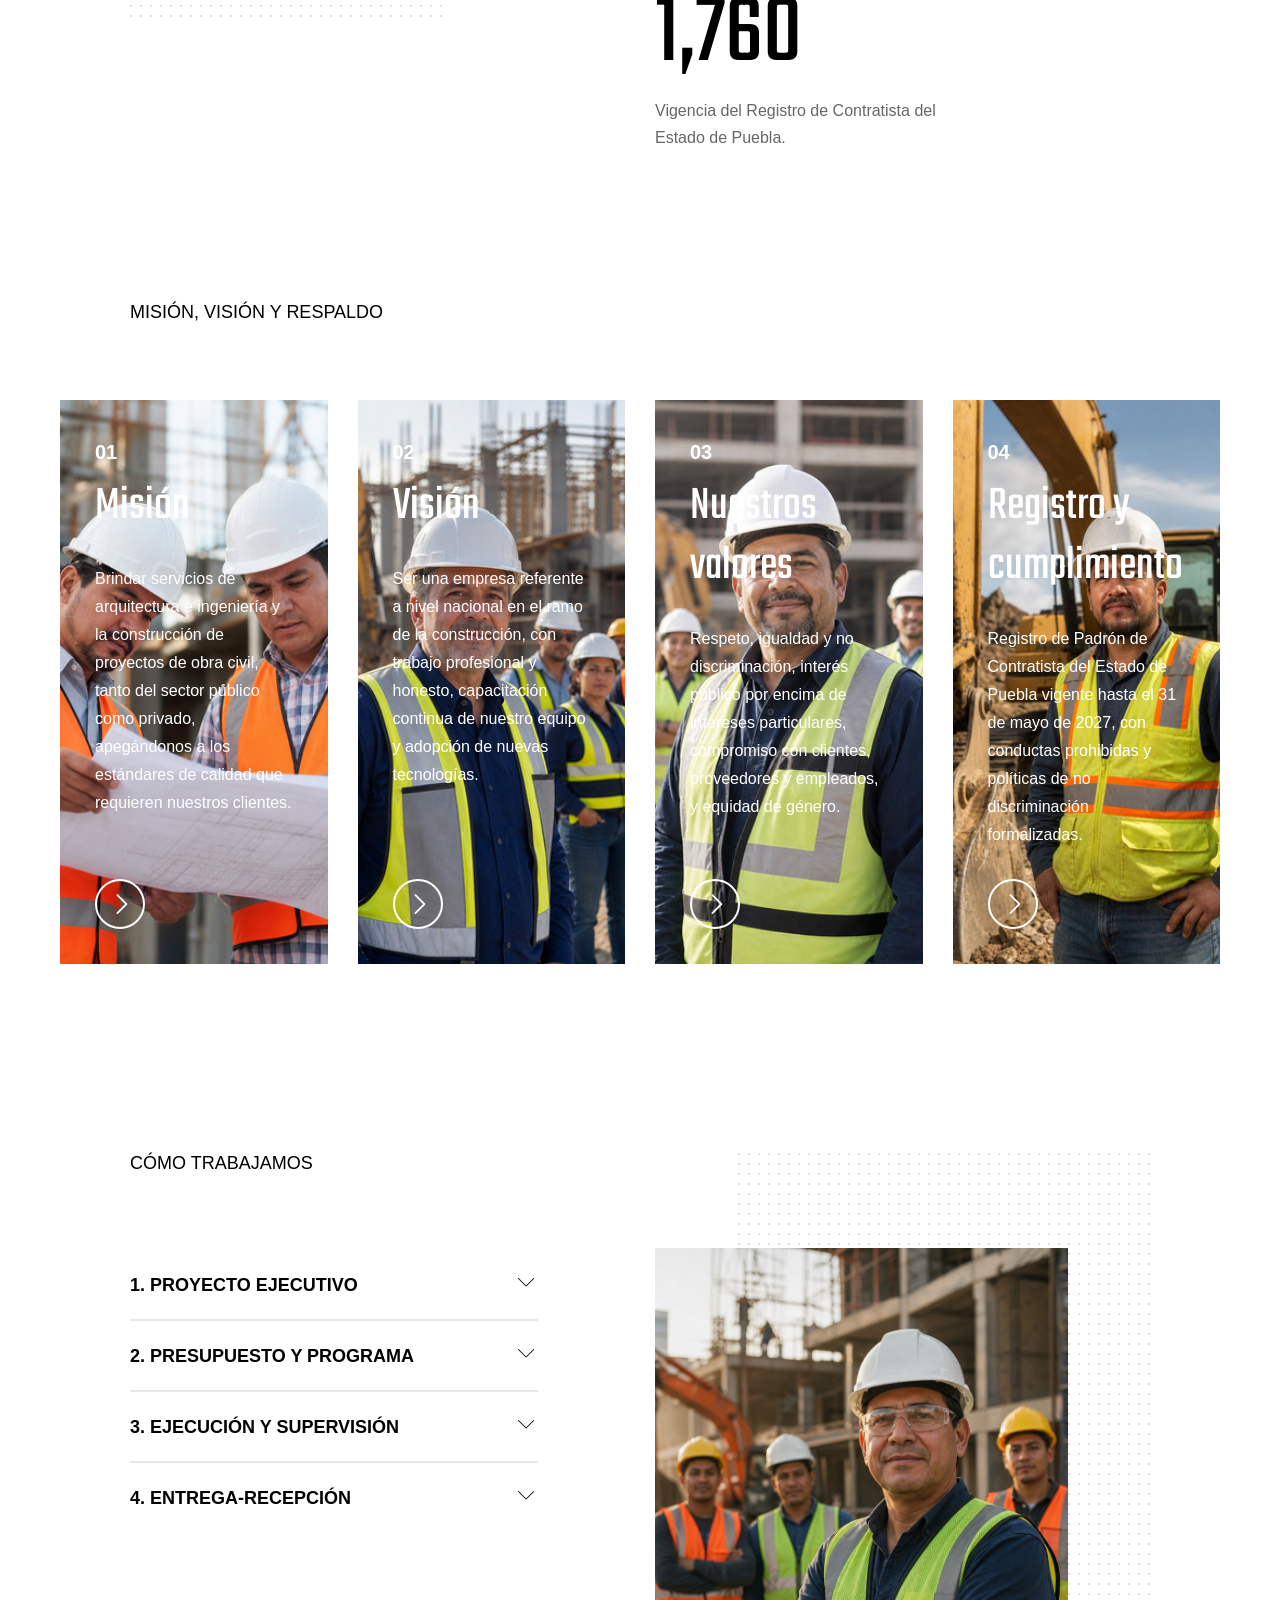
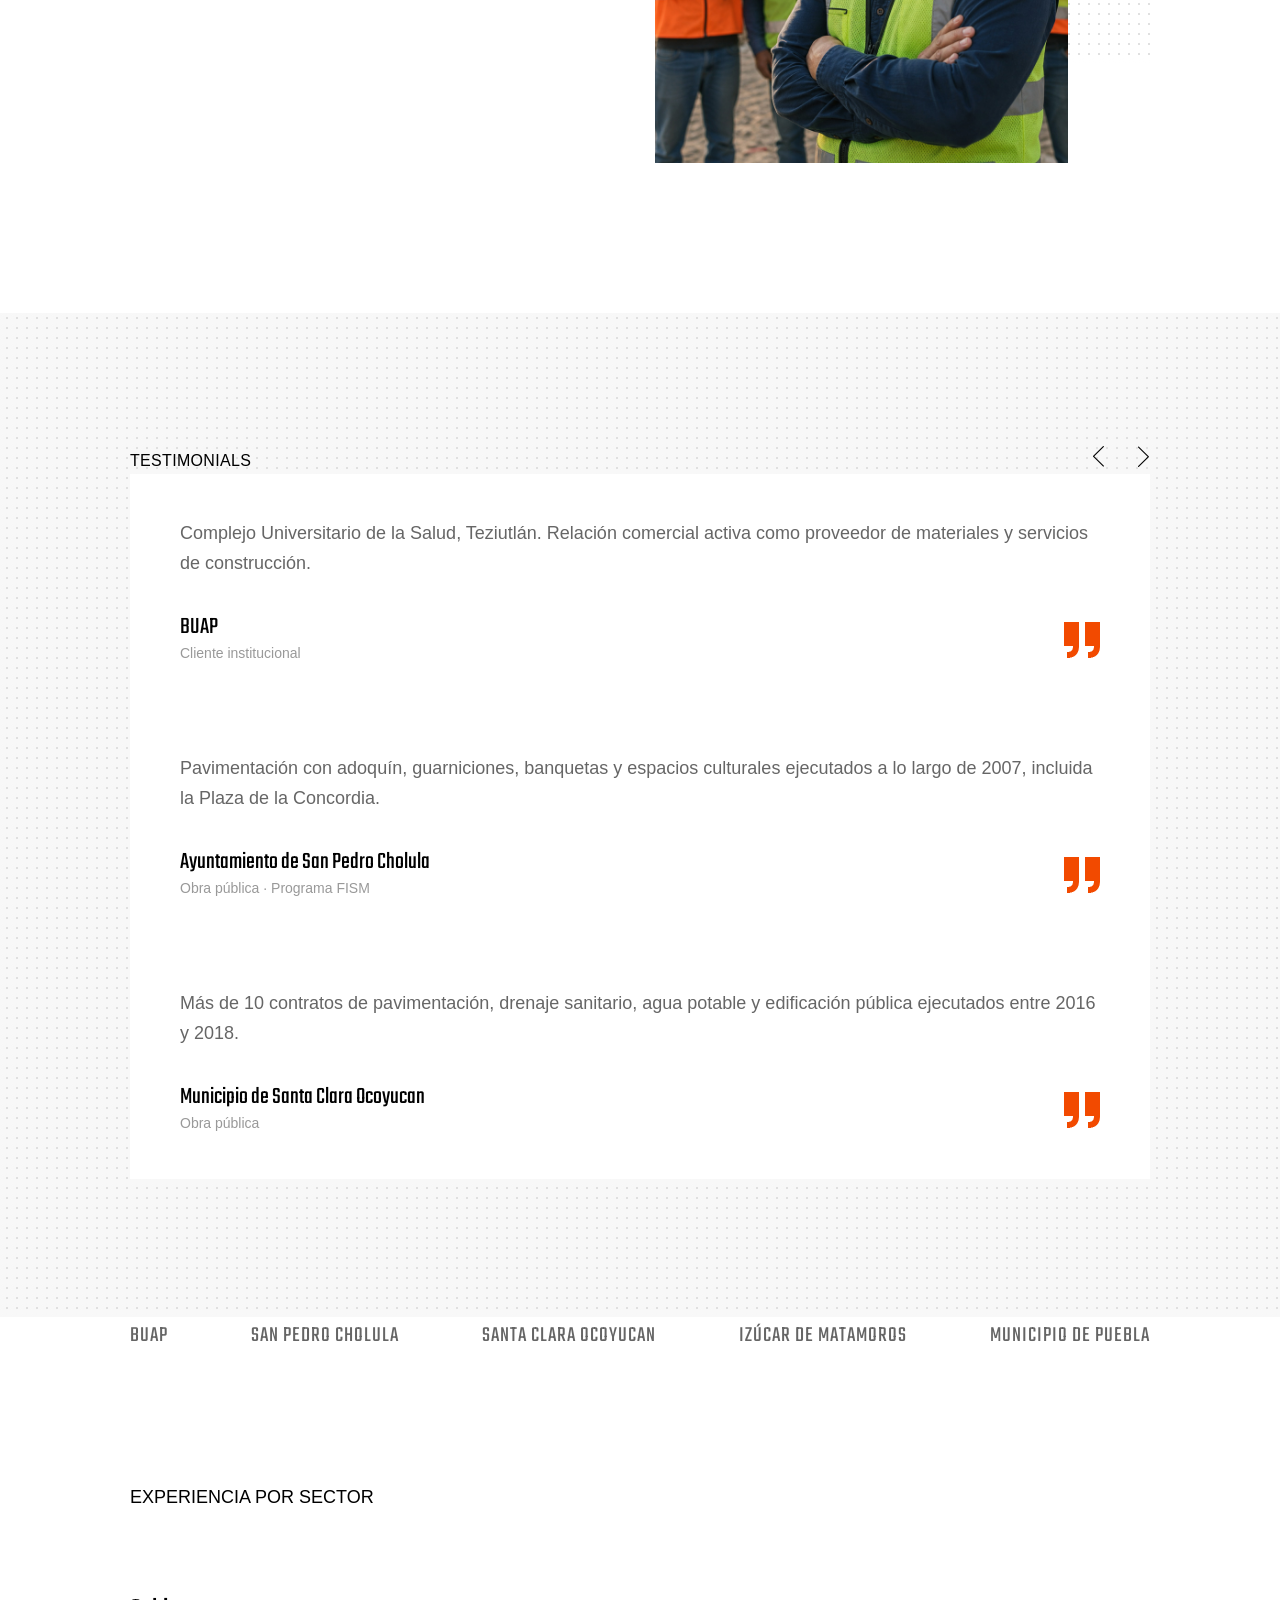
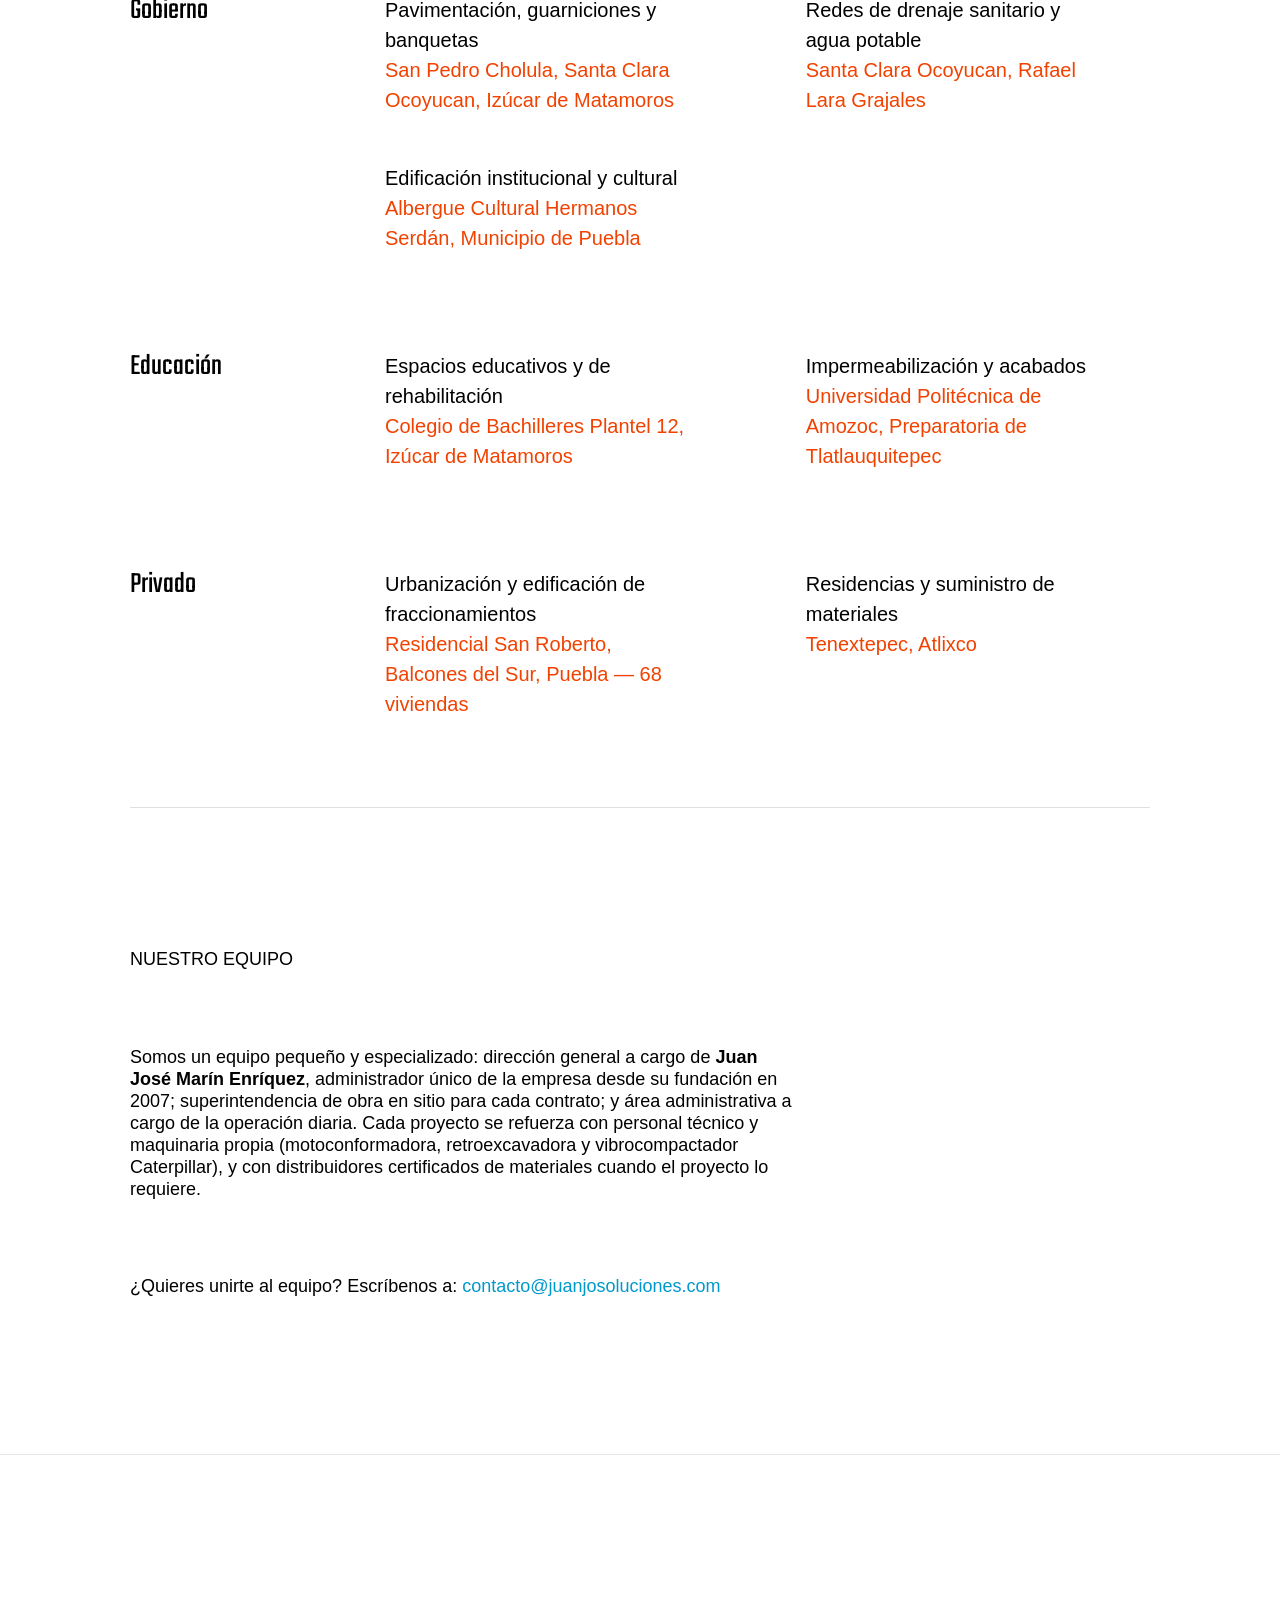
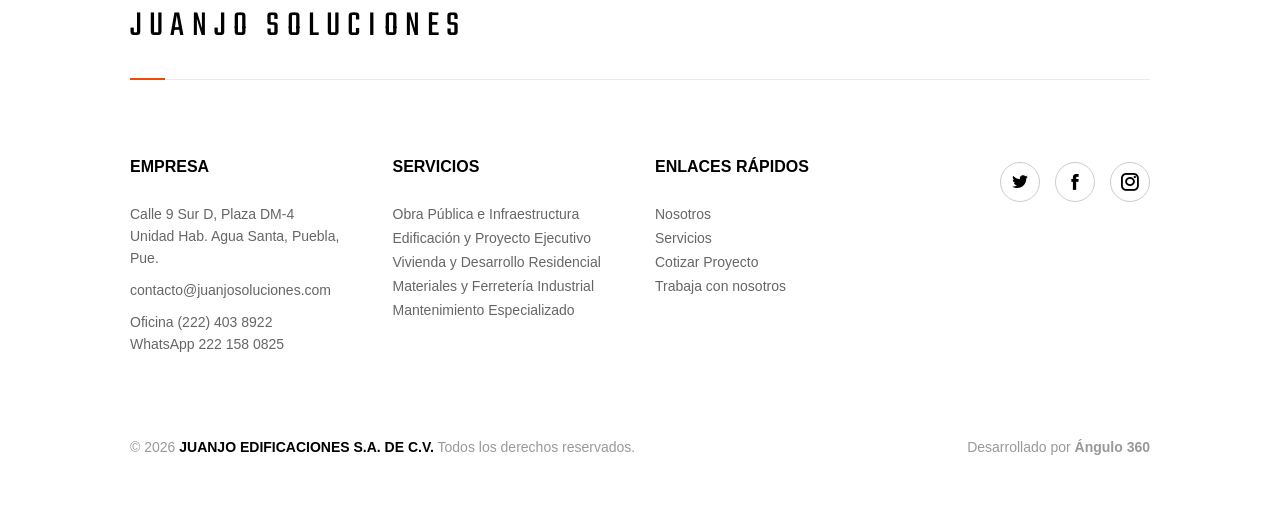
==== commit 8edb040e: "Keep complete logo on mobile without wrapping" ====
--- a/html/page-about.html
+++ b/html/page-about.html
@@ -46,7 +46,7 @@
             <a class="logo header__logo" href="index.html">
               <img class="header__logo-img header__logo-img_light" src="./assets/img/logo/logo-juanjo-blanco.svg" width="auto" height="60px" alt="Logo JuanJo Soluciones">
               <img class="header__logo-img header__logo-img_dark" src="./assets/img/logo/logo-juanjo-negro.svg" width="auto" height="60px" alt="Logo JuanJo Soluciones">
-            </a>
+              JuanJo Soluciones</a>
             <button class="header__menu-button" type="button">
               <span class="header__menu-button-inner"></span>
             </button>
--- a/html/assets/css/responsive.css
+++ b/html/assets/css/responsive.css
@@ -337,6 +337,29 @@
 }
 
 @media only screen and (max-width: 767px) {
+  body {
+    overflow-x: hidden;
+  }
+
+  .header__container {
+    padding-top: 24px;
+  }
+
+  .header__wrapper {
+    margin-bottom: 12px;
+  }
+
+  .header__logo-img {
+    height: 48px;
+    width: auto;
+  }
+
+  .contact-block__map {
+    height: 320px;
+    margin-top: 80px;
+    margin-bottom: 70px;
+  }
+
   .article-listing-item__content {
     padding: 20px;
   }
@@ -865,4 +888,4 @@
   .zoom-image-head__text {
     font-size: 16px;
   }
-}+}
